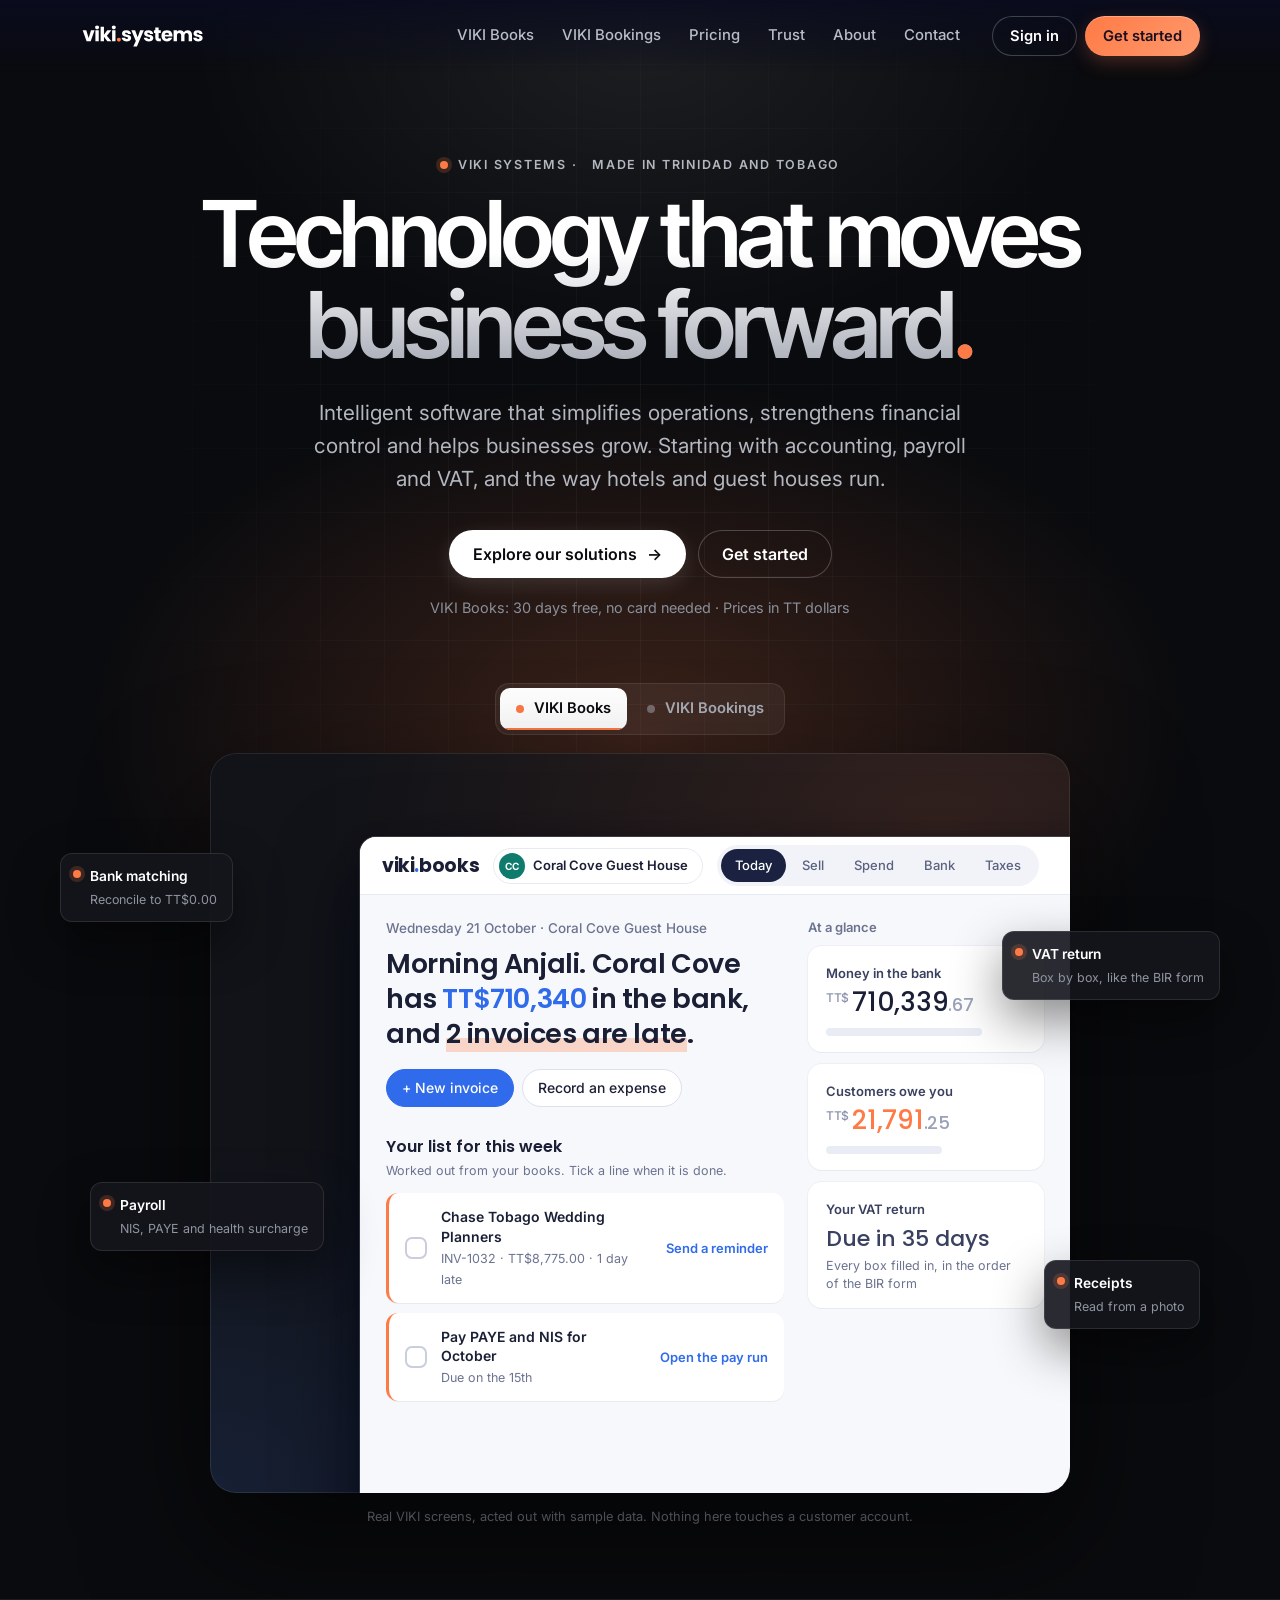
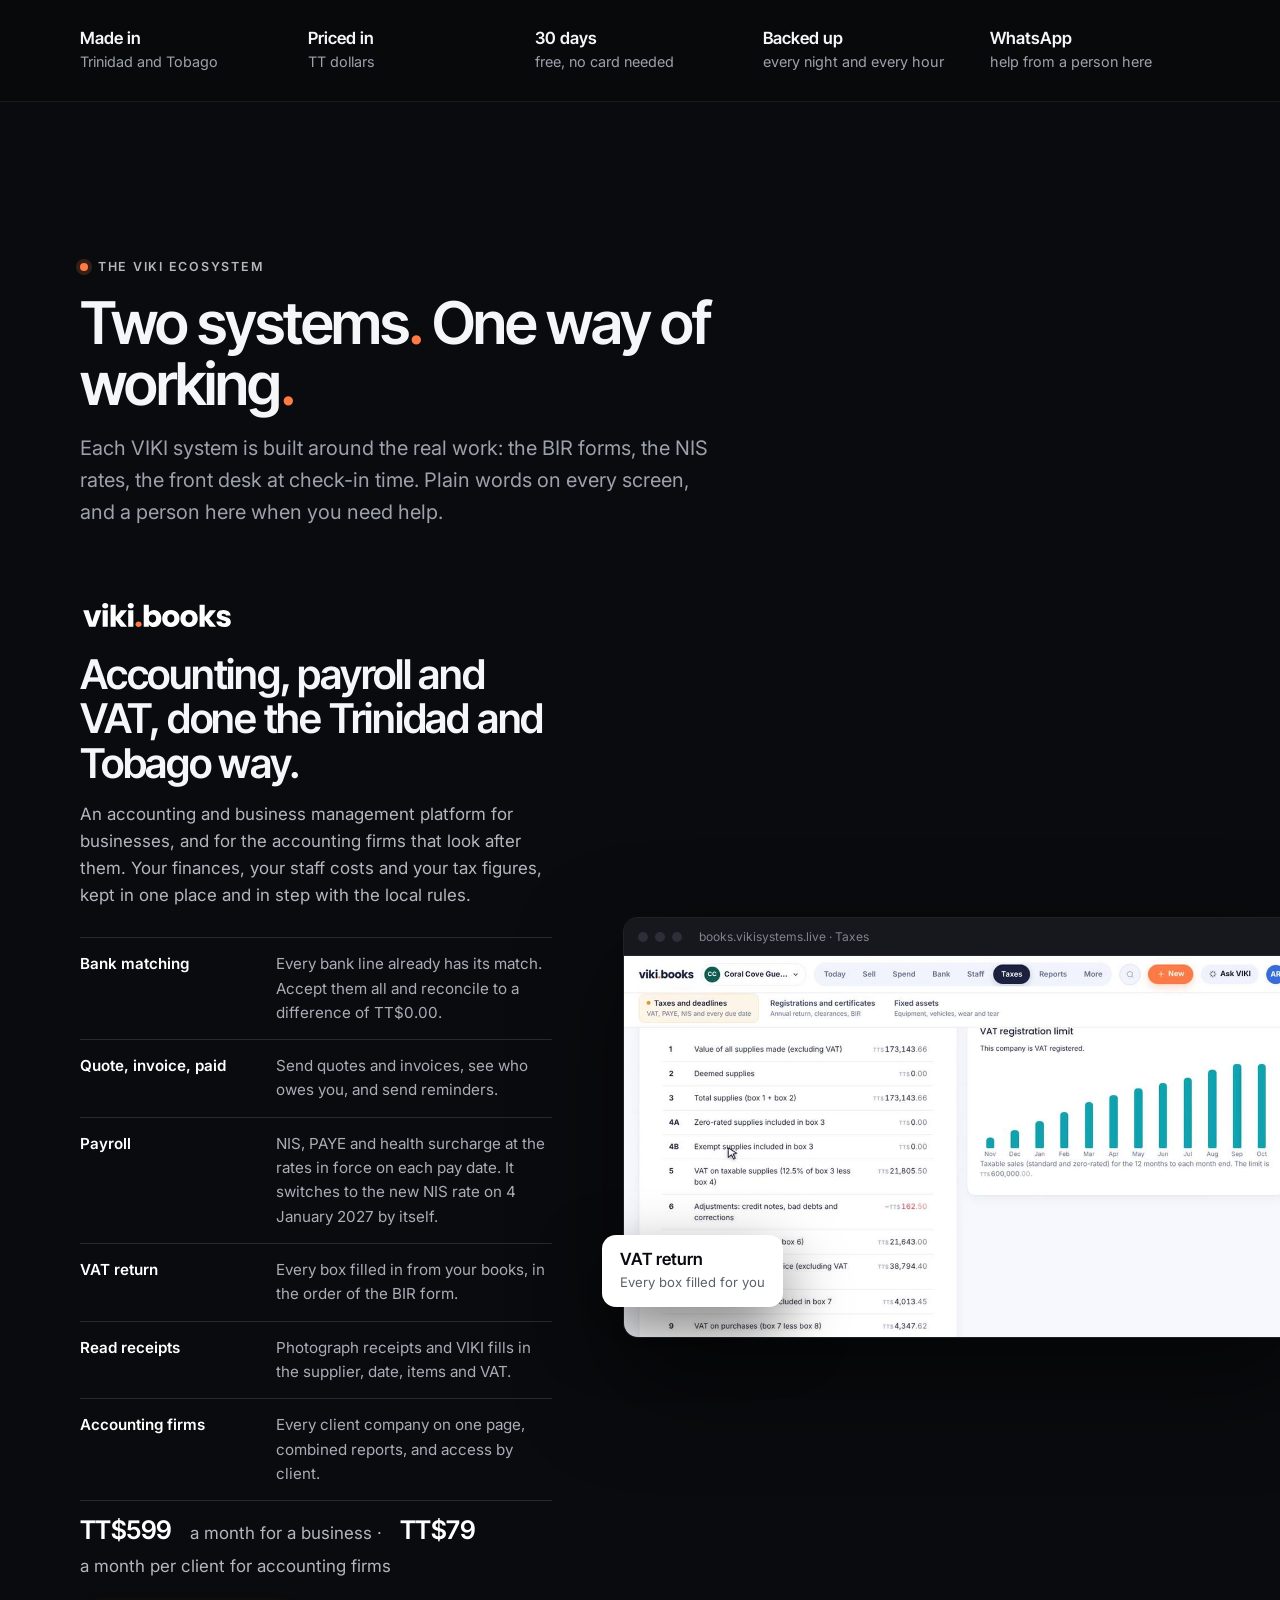
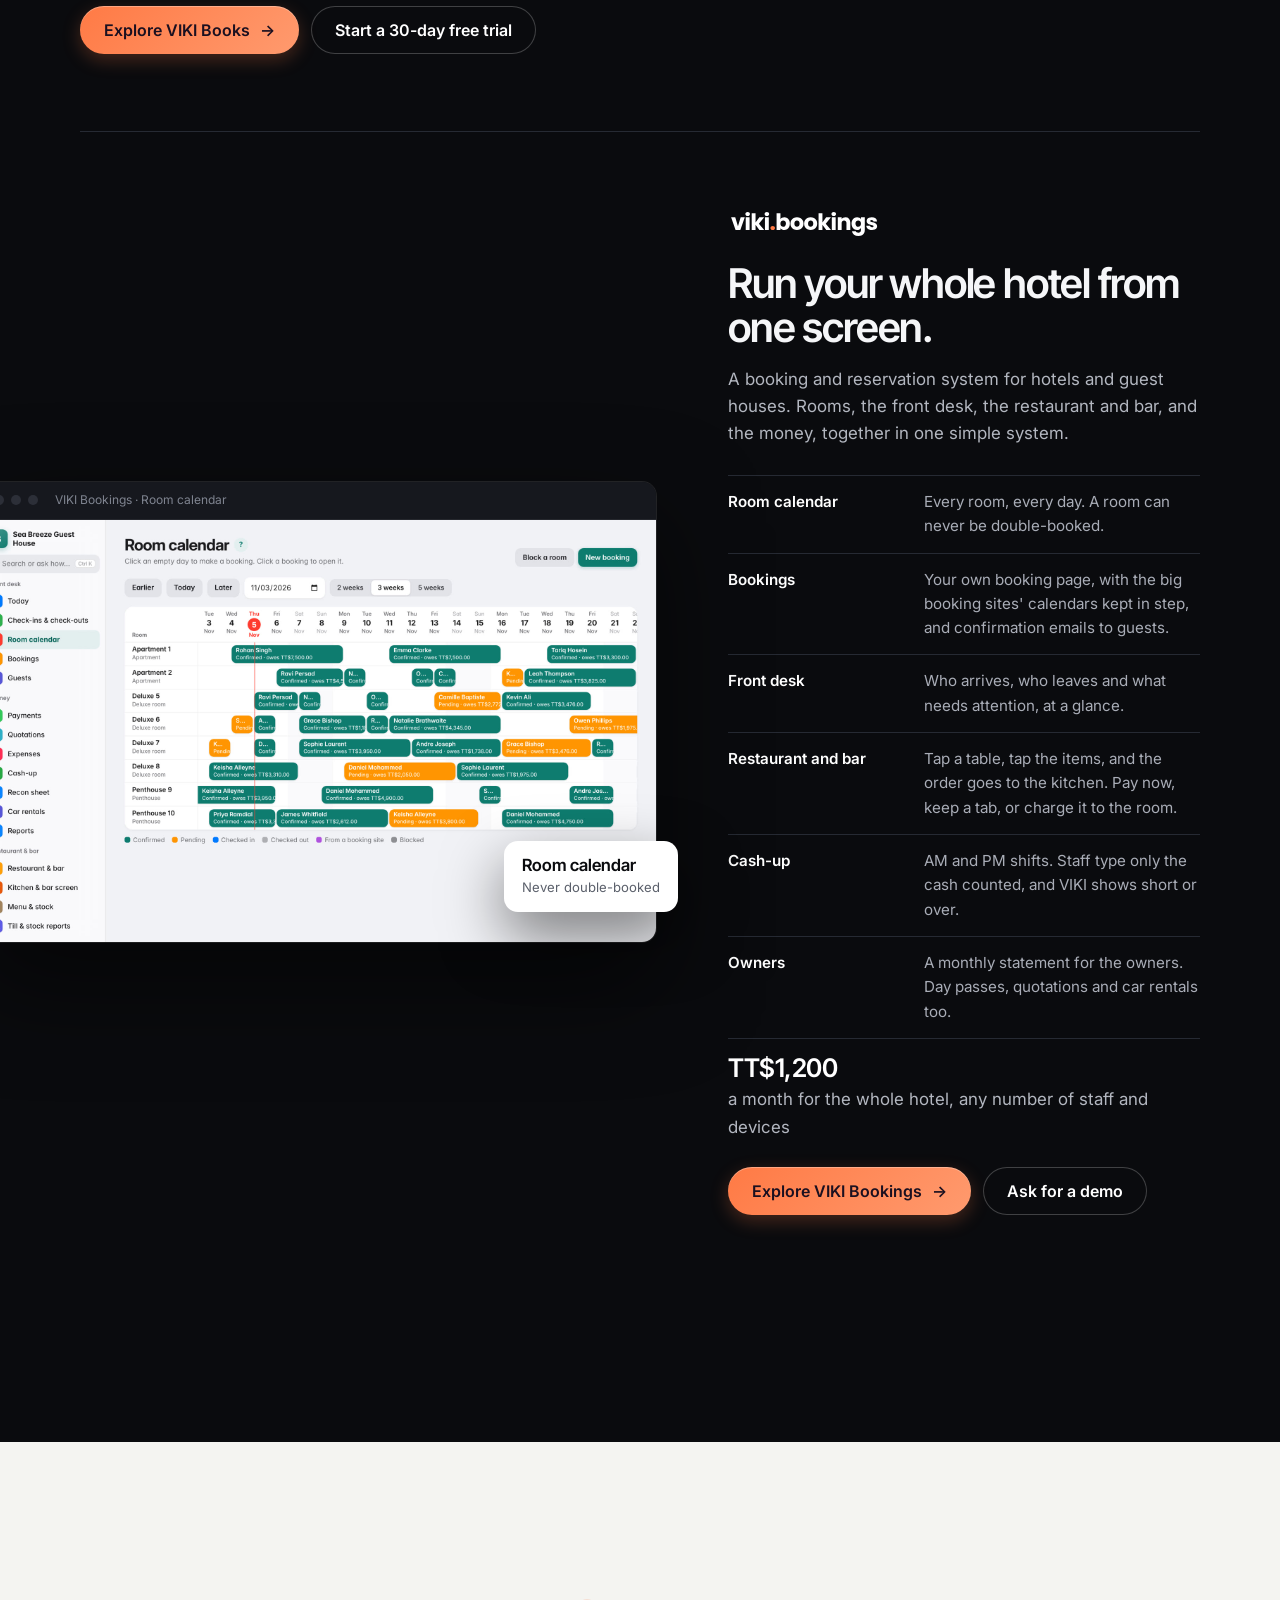
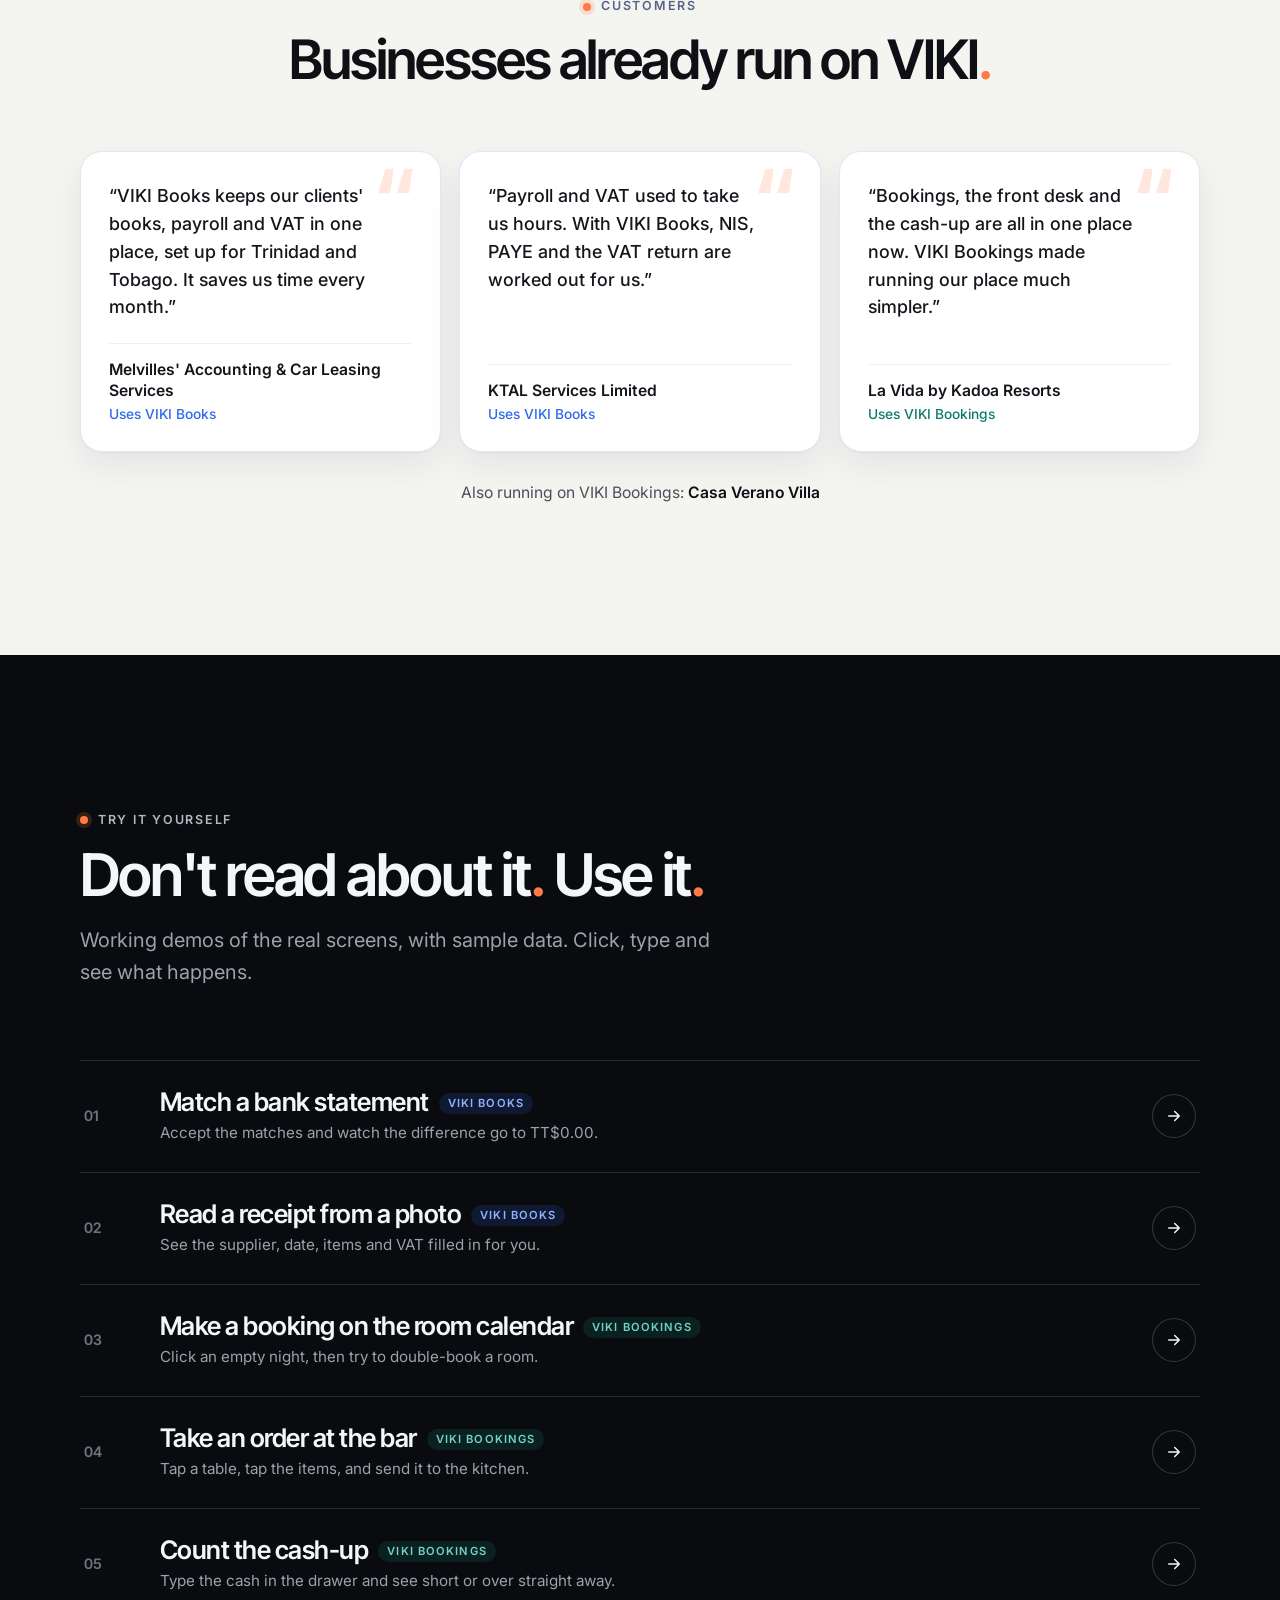
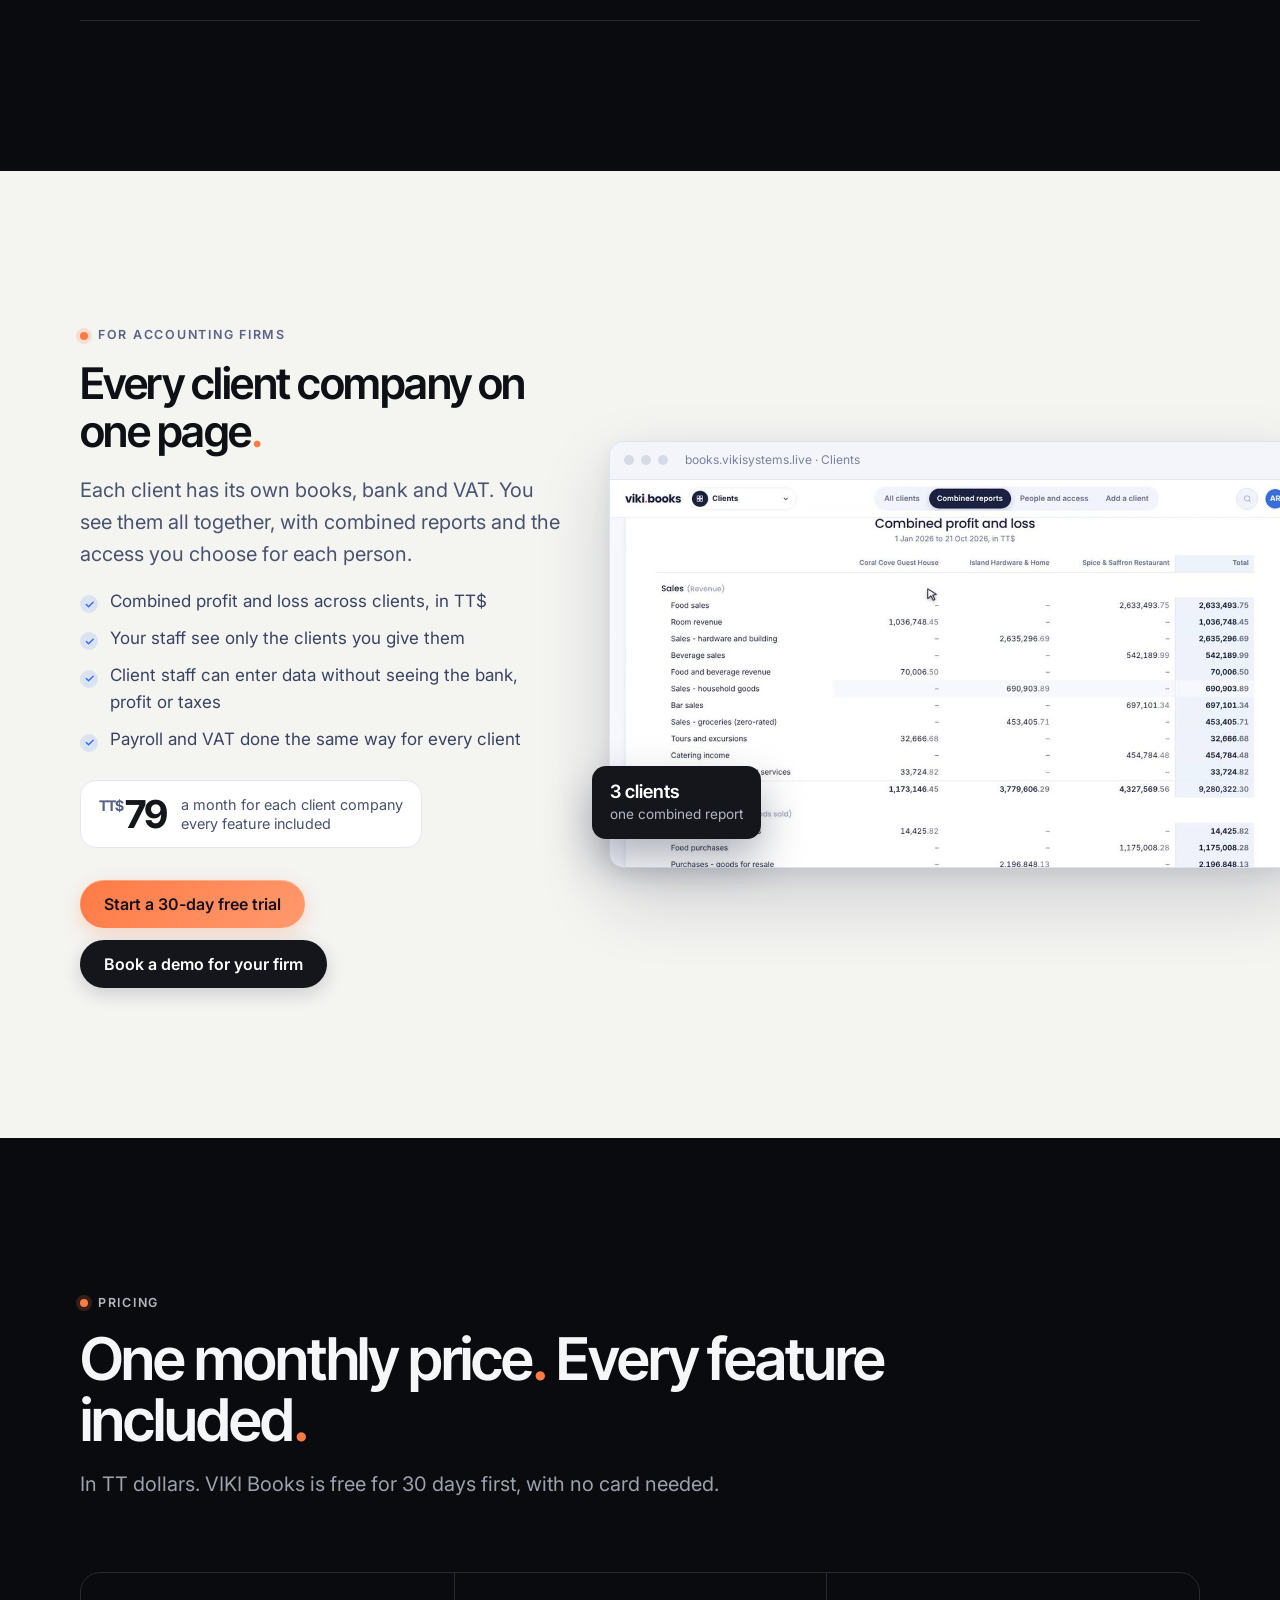
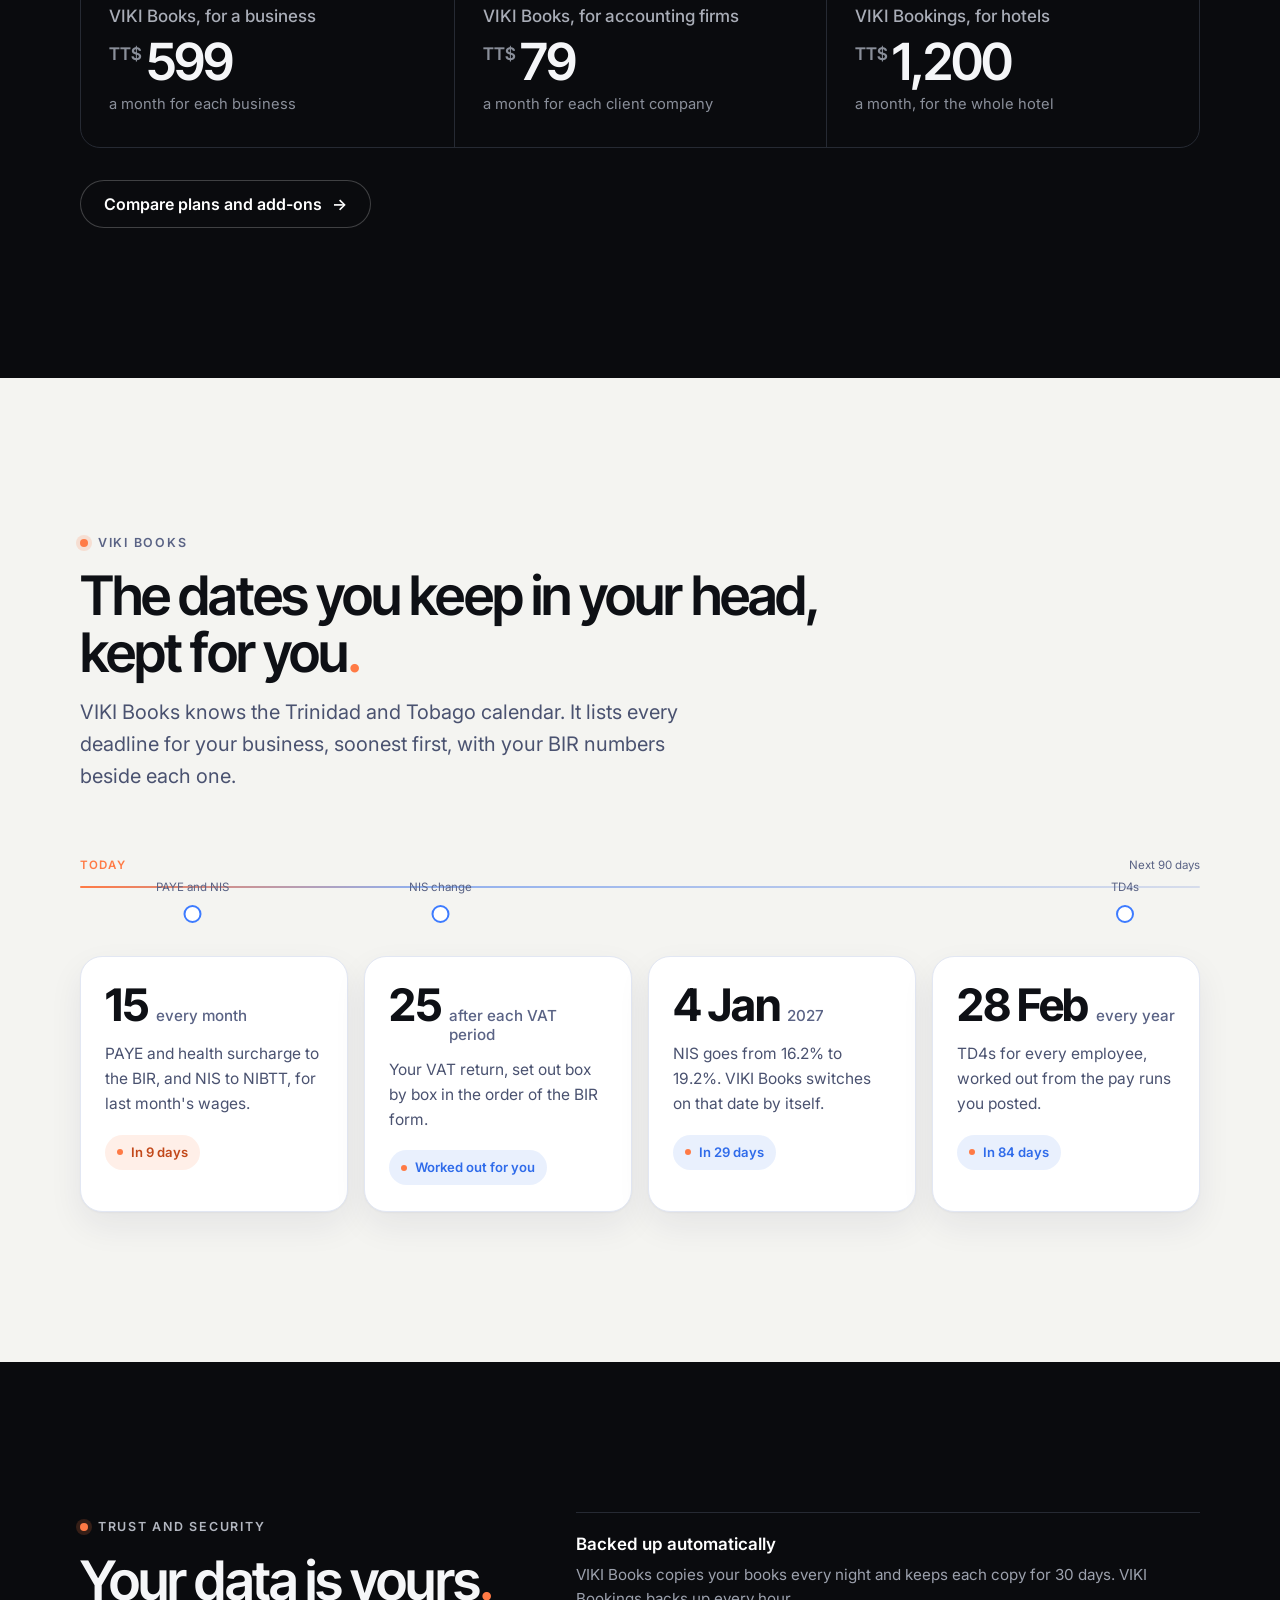
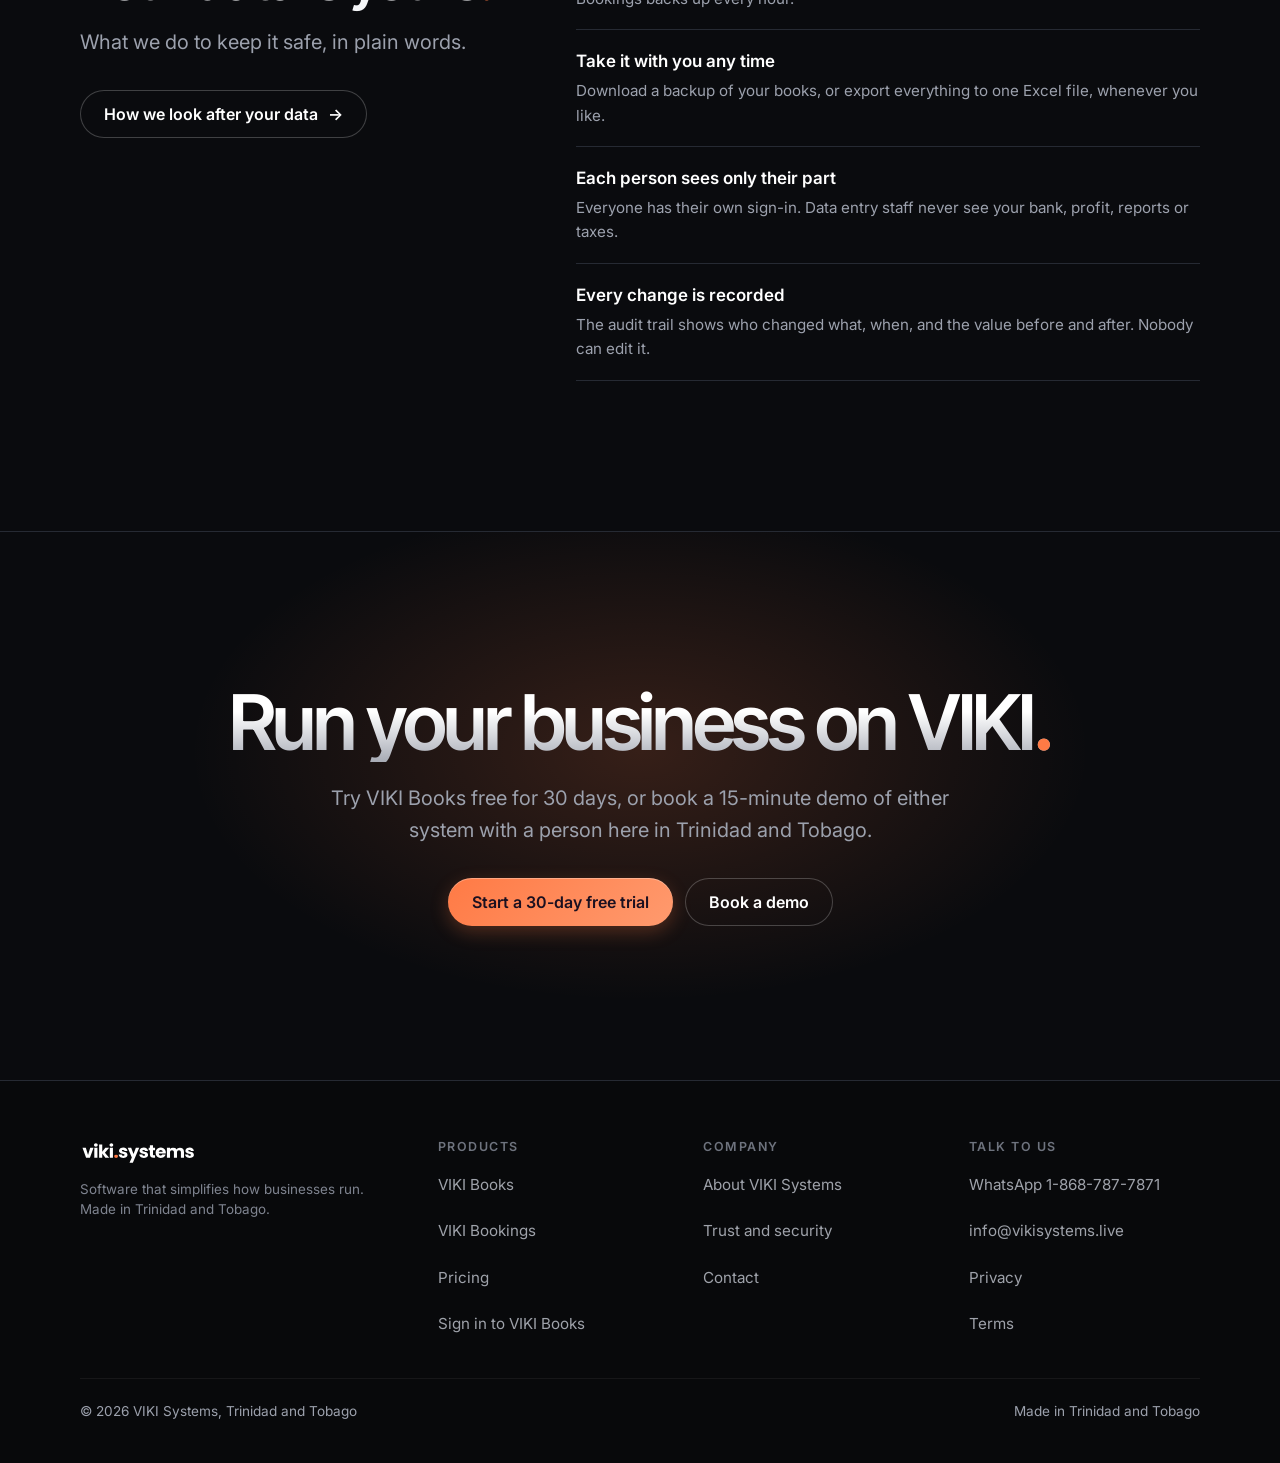
==== index.html @ 0bc4e269 "Add files via upload" ====
<!doctype html>
<html lang="en">
<head>
<meta charset="utf-8">
<meta name="viewport" content="width=device-width, initial-scale=1">
<title>VIKI Systems | Technology that moves business forward</title>
<meta name="description" content="VIKI Systems builds software that simplifies how businesses run. VIKI Books for accounting, payroll and VAT, and VIKI Bookings for hotels and guest houses. Made in Trinidad and Tobago.">
<meta name="theme-color" content="#0A0B0E">
<meta property="og:type" content="website">
<meta property="og:title" content="VIKI Systems | Technology that moves business forward">
<meta property="og:description" content="VIKI Books for accounting, payroll and VAT. VIKI Bookings for hotels and guest houses. Made in Trinidad and Tobago.">
<meta property="og:url" content="https://vikisystems.live/">
<meta property="og:image" content="https://vikisystems.live/assets/img/books-home.jpg">
<meta name="twitter:card" content="summary_large_image">
<link rel="icon" type="image/svg+xml" href="data:image/svg+xml,%3Csvg xmlns='http://www.w3.org/2000/svg' viewBox='0 0 32 32'%3E%3Crect width='32' height='32' rx='9' fill='%2314161C'/%3E%3Cpath d='M8 9h4.2l3.8 10.6L19.8 9H24l-6 15h-4z' fill='%23fff'/%3E%3Ccircle cx='24.5' cy='24.5' r='3.2' fill='%23FF7A45'/%3E%3C/svg%3E">
<link rel="preconnect" href="https://fonts.googleapis.com">
<link rel="preconnect" href="https://fonts.gstatic.com" crossorigin>
<link href="https://fonts.googleapis.com/css2?family=Inter:wght@400;500;600;700&family=Inter+Tight:wght@500;600;700&family=Poppins:wght@500;600;700&display=swap" rel="stylesheet">
<link rel="stylesheet" href="style.css?v=20261113e">
<link rel="stylesheet" href="stage.css?v=20261113d">
<link rel="stylesheet" href="site.css?v=20261113d">
<script>document.documentElement.classList.add("js")</script>
</head>
<body class="home home--v4">
<a class="skip" href="#page">Skip to content</a>

<header class="nav">
  <div class="wrap nav__in">
    <a class="nav__logo" href="./" aria-label="VIKI Systems home"><img src="assets/img/viki-systems-logo-white.svg" alt="viki.systems" width="140" height="27"></a>
    <nav class="nav__links" aria-label="Main">
      <a href="books/">VIKI Books</a>
      <a href="bookings/">VIKI Bookings</a>
      <a href="pricing/">Pricing</a>
      <a href="trust/">Trust</a>
      <a href="about/">About</a>
      <a href="contact/">Contact</a>
    </nav>
    <div class="nav__cta">
      <a class="btn btn--line btn--sm" href="https://books.vikisystems.live/">Sign in</a>
      <a class="btn btn--primary btn--sm" href="pricing/">Get started</a>
    </div>
    <button class="nav__burger" aria-label="Open menu" aria-expanded="false" aria-controls="menu"><span></span></button>
    <div class="nav__menu" id="menu">
      <a href="books/">VIKI Books</a>
      <a href="bookings/">VIKI Bookings</a>
      <a href="pricing/">Pricing</a>
      <a href="trust/">Trust and security</a>
      <a href="about/">About VIKI Systems</a>
      <a href="contact/">Contact</a>
      <a class="btn btn--line" href="https://books.vikisystems.live/">Sign in to VIKI Books</a>
      <a class="btn btn--primary" href="pricing/">Get started</a>
    </div>
  </div>
</header>

<main id="page">

  <!-- HERO: the promise, then the live VIKI ecosystem console -->
  <section class="hx" id="top">
    <div class="hx__bg" aria-hidden="true"><i class="g2"></i><i class="g1"></i><i class="grid"></i></div>
    <div class="wrap">
      <div class="hx__copy">
        <p class="eyebrow"><span class="dot"></span><span class="hide-sm">VIKI Systems ·&nbsp;</span>Made in Trinidad and Tobago</p>
        <h1 class="ink">Technology that moves business forward<span class="o">.</span></h1>
        <p class="lead">Intelligent software that simplifies operations, strengthens financial control and helps businesses grow. Starting with accounting, payroll and VAT, and the way hotels and guest houses run.</p>
        <div class="cta-row">
          <a class="btn btn--white" href="#ecosystem">Explore our solutions <span class="arr" aria-hidden="true">→</span></a>
          <a class="btn btn--line" href="pricing/">Get started</a>
        </div>
        <p class="hx__meta">VIKI Books: 30 days free, no card needed · Prices in TT dollars</p>
      </div>

      <div class="console" data-console data-dur="14500">
        <div class="console__tabs" role="tablist" aria-label="See a VIKI system at work">
          <button class="console__tab" role="tab" id="tab-books" data-k="books" aria-controls="panel-books" aria-selected="true"><i></i>VIKI Books<span class="bar"></span></button>
          <button class="console__tab" role="tab" id="tab-bk" data-k="bookings" aria-controls="panel-bk" aria-selected="false" tabindex="-1"><i></i>VIKI Bookings<span class="bar"></span></button>
        </div>
        <div class="console__panel" role="tabpanel" id="panel-books" aria-labelledby="tab-books">
          <div class="vs-stage" data-vs="books" role="img" aria-label="VIKI Books at work: a late invoice gets a reminder, a receipt photo is read into an expense, and the VAT return is ready with every box filled">
            <img class="vs-fallback" src="assets/img/books-home.jpg" alt="" width="1200" height="675">
          </div>
        </div>
        <div class="console__panel" role="tabpanel" id="panel-bk" aria-labelledby="tab-bk" hidden>
          <div class="vs-stage" data-vs="bookings" role="img" aria-label="VIKI Bookings at work: a guest is checked in, the counts update, and a booking from the hotel's own page is confirmed with an email to the guest">
            <img class="vs-fallback" src="assets/img/shot-front-desk.jpg" alt="" width="1200" height="750" loading="lazy">
          </div>
        </div>
        <div class="nodes" data-nodes="books">
          <div class="node node--l1"><b>Bank matching</b><span>Reconcile to TT$0.00</span></div>
          <div class="node node--l2"><b>Payroll</b><span>NIS, PAYE and health surcharge</span></div>
          <div class="node node--r1"><b>VAT return</b><span>Box by box, like the BIR form</span></div>
          <div class="node node--r2"><b>Receipts</b><span>Read from a photo</span></div>
        </div>
        <div class="nodes" data-nodes="bookings" hidden>
          <div class="node node--l1"><b>Room calendar</b><span>Never double-booked</span></div>
          <div class="node node--l2"><b>Your booking page</b><span>Booking sites kept in step</span></div>
          <div class="node node--r1"><b>Restaurant and bar</b><span>A till staff learn in minutes</span></div>
          <div class="node node--r2"><b>Cash-up</b><span>Short or over, every shift</span></div>
        </div>
        <p class="console__cap">Real VIKI screens, acted out with sample data. Nothing here touches a customer account.</p>
      </div>
    </div>
  </section>

  <!-- TRUST STRIP -->
  <div class="trust" aria-label="At a glance">
    <div class="wrap trust__in">
      <span><b>Made in</b>Trinidad and Tobago</span>
      <span><b>Priced in</b>TT dollars</span>
      <span><b>30 days</b>free, no card needed</span>
      <span><b>Backed up</b>every night and every hour</span>
      <span><b>WhatsApp</b>help from a person here</span>
    </div>
  </div>

  <!-- THE VIKI ECOSYSTEM -->
  <section class="section eco" id="ecosystem">
    <div class="wrap">
      <div class="sh reveal">
        <p class="eyebrow"><span class="dot"></span>The VIKI ecosystem</p>
        <h2>Two systems<span class="o">.</span> One way of working<span class="o">.</span></h2>
        <p class="lead">Each VIKI system is built around the real work: the BIR forms, the NIS rates, the front desk at check-in time. Plain words on every screen, and a person here when you need help.</p>
      </div>

      <article class="px reveal" id="books">
        <div class="px__copy">
          <img class="px__logo" src="assets/img/viki-books-logo-white.svg" alt="VIKI Books" width="156" height="30">
          <h3>Accounting, payroll and VAT, done the Trinidad and Tobago way.</h3>
          <p>An accounting and business management platform for businesses, and for the accounting firms that look after them. Your finances, your staff costs and your tax figures, kept in one place and in step with the local rules.</p>
          <ul class="feats">
            <li><b>Bank matching</b><span>Every bank line already has its match. Accept them all and reconcile to a difference of TT$0.00.</span></li>
            <li><b>Quote, invoice, paid</b><span>Send quotes and invoices, see who owes you, and send reminders.</span></li>
            <li><b>Payroll</b><span>NIS, PAYE and health surcharge at the rates in force on each pay date. It switches to the new NIS rate on 4 January 2027 by itself.</span></li>
            <li><b>VAT return</b><span>Every box filled in from your books, in the order of the BIR form.</span></li>
            <li><b>Read receipts</b><span>Photograph receipts and VIKI fills in the supplier, date, items and VAT.</span></li>
            <li><b>Accounting firms</b><span>Every client company on one page, combined reports, and access by client.</span></li>
          </ul>
          <p class="px__price"><b>TT$599</b>a month for a business · <b>TT$79</b>a month per client for accounting firms</p>
          <div class="cta-row">
            <a class="btn btn--primary" href="books/">Explore VIKI Books <span class="arr" aria-hidden="true">→</span></a>
            <a class="btn btn--line" href="https://books.vikisystems.live/#/signup">Start a 30-day free trial</a>
          </div>
        </div>
        <div class="px__visual">
          <div class="shotwin">
            <div class="shotwin__bar"><i></i><i></i><i></i><span>books.vikisystems.live · Taxes</span></div>
            <img src="assets/img/books-vat.jpg" alt="The VIKI Books VAT return, filled in box by box in the order of the BIR form (sample business)" width="1200" height="675" loading="lazy">
          </div>
          <div class="px__chip"><b>VAT return</b><span>Every box filled for you</span></div>
        </div>
      </article>

      <article class="px px--flip reveal" id="bookings">
        <div class="px__copy">
          <img class="px__logo" src="assets/img/viki-bookings-logo-white.svg" alt="VIKI Bookings" width="196" height="30">
          <h3>Run your whole hotel from one screen.</h3>
          <p>A booking and reservation system for hotels and guest houses. Rooms, the front desk, the restaurant and bar, and the money, together in one simple system.</p>
          <ul class="feats">
            <li><b>Room calendar</b><span>Every room, every day. A room can never be double-booked.</span></li>
            <li><b>Bookings</b><span>Your own booking page, with the big booking sites' calendars kept in step, and confirmation emails to guests.</span></li>
            <li><b>Front desk</b><span>Who arrives, who leaves and what needs attention, at a glance.</span></li>
            <li><b>Restaurant and bar</b><span>Tap a table, tap the items, and the order goes to the kitchen. Pay now, keep a tab, or charge it to the room.</span></li>
            <li><b>Cash-up</b><span>AM and PM shifts. Staff type only the cash counted, and VIKI shows short or over.</span></li>
            <li><b>Owners</b><span>A monthly statement for the owners. Day passes, quotations and car rentals too.</span></li>
          </ul>
          <p class="px__price"><b>TT$1,200</b>a month for the whole hotel, any number of staff and devices</p>
          <div class="cta-row">
            <a class="btn btn--primary" href="bookings/">Explore VIKI Bookings <span class="arr" aria-hidden="true">→</span></a>
            <a class="btn btn--line" href="https://wa.me/18687877871?text=Hi%2C%20I%27d%20like%20a%20demo%20of%20VIKI%20Bookings%20for%20my%20hotel." target="_blank" rel="noopener">Ask for a demo</a>
          </div>
        </div>
        <div class="px__visual">
          <div class="shotwin">
            <div class="shotwin__bar"><i></i><i></i><i></i><span>VIKI Bookings · Room calendar</span></div>
            <img src="assets/img/shot-room-calendar.jpg" alt="The VIKI Bookings room calendar with bookings across every room (sample guest house)" width="1200" height="750" loading="lazy">
          </div>
          <div class="px__chip"><b>Room calendar</b><span>Never double-booked</span></div>
        </div>
      </article>
    </div>
  </section>

  <!-- CUSTOMERS (quotes approved by each customer, 13 Nov 2026) -->
  <section class="section section--light quotes" id="customers">
    <div class="wrap">
      <div class="sec-head sec-head--center reveal">
        <p class="eyebrow"><span class="dot"></span>Customers</p>
        <h2>Businesses already run on VIKI<span class="o">.</span></h2>
      </div>
      <div class="quotes__grid stagger">
        <figure class="quote">
          <blockquote>“VIKI Books keeps our clients' books, payroll and VAT in one place, set up for Trinidad and Tobago. It saves us time every month.”</blockquote>
          <figcaption><b>Melvilles' Accounting &amp; Car Leasing Services</b><span>Uses VIKI Books</span></figcaption>
        </figure>
        <figure class="quote">
          <blockquote>“Payroll and VAT used to take us hours. With VIKI Books, NIS, PAYE and the VAT return are worked out for us.”</blockquote>
          <figcaption><b>KTAL Services Limited</b><span>Uses VIKI Books</span></figcaption>
        </figure>
        <figure class="quote quote--bk">
          <blockquote>“Bookings, the front desk and the cash-up are all in one place now. VIKI Bookings made running our place much simpler.”</blockquote>
          <figcaption><b>La Vida by Kadoa Resorts</b><span>Uses VIKI Bookings</span></figcaption>
        </figure>
      </div>
      <p class="quotes__also reveal">Also running on VIKI Bookings: <b>Casa Verano Villa</b></p>
    </div>
  </section>

  <!-- EXPERIENCE IT: links into the live demos on the product pages -->
  <section class="section" id="try">
    <div class="wrap">
      <div class="sh reveal">
        <p class="eyebrow"><span class="dot"></span>Try it yourself</p>
        <h2>Don't read about it<span class="o">.</span> Use it<span class="o">.</span></h2>
        <p class="lead">Working demos of the real screens, with sample data. Click, type and see what happens.</p>
      </div>
      <ol class="try reveal">
        <li><a href="books/#features"><span><h3>Match a bank statement<span class="tag">VIKI Books</span></h3><p>Accept the matches and watch the difference go to TT$0.00.</p></span><span class="go" aria-hidden="true"><svg viewBox="0 0 24 24" fill="none" stroke="currentColor" stroke-width="2" stroke-linecap="round" stroke-linejoin="round"><path d="M5 12h14M13 6l6 6-6 6"/></svg></span></a></li>
        <li><a href="books/#receipts"><span><h3>Read a receipt from a photo<span class="tag">VIKI Books</span></h3><p>See the supplier, date, items and VAT filled in for you.</p></span><span class="go" aria-hidden="true"><svg viewBox="0 0 24 24" fill="none" stroke="currentColor" stroke-width="2" stroke-linecap="round" stroke-linejoin="round"><path d="M5 12h14M13 6l6 6-6 6"/></svg></span></a></li>
        <li><a href="bookings/#calendar"><span><h3>Make a booking on the room calendar<span class="tag tag--bk">VIKI Bookings</span></h3><p>Click an empty night, then try to double-book a room.</p></span><span class="go" aria-hidden="true"><svg viewBox="0 0 24 24" fill="none" stroke="currentColor" stroke-width="2" stroke-linecap="round" stroke-linejoin="round"><path d="M5 12h14M13 6l6 6-6 6"/></svg></span></a></li>
        <li><a href="bookings/#till"><span><h3>Take an order at the bar<span class="tag tag--bk">VIKI Bookings</span></h3><p>Tap a table, tap the items, and send it to the kitchen.</p></span><span class="go" aria-hidden="true"><svg viewBox="0 0 24 24" fill="none" stroke="currentColor" stroke-width="2" stroke-linecap="round" stroke-linejoin="round"><path d="M5 12h14M13 6l6 6-6 6"/></svg></span></a></li>
        <li><a href="bookings/#recon"><span><h3>Count the cash-up<span class="tag tag--bk">VIKI Bookings</span></h3><p>Type the cash in the drawer and see short or over straight away.</p></span><span class="go" aria-hidden="true"><svg viewBox="0 0 24 24" fill="none" stroke="currentColor" stroke-width="2" stroke-linecap="round" stroke-linejoin="round"><path d="M5 12h14M13 6l6 6-6 6"/></svg></span></a></li>
      </ol>
    </div>
  </section>

  <!-- FOR ACCOUNTING FIRMS -->
  <section class="section section--light firms" id="firms">
    <div class="wrap firms__grid">
      <div class="firms__copy reveal">
        <p class="eyebrow"><span class="dot"></span>For accounting firms</p>
        <h2>Every client company on one page<span class="o">.</span></h2>
        <p class="lead">Each client has its own books, bank and VAT. You see them all together, with combined reports and the access you choose for each person.</p>
        <ul class="ticks ticks--dark">
          <li>Combined profit and loss across clients, in TT$</li>
          <li>Your staff see only the clients you give them</li>
          <li>Client staff can enter data without seeing the bank, profit or taxes</li>
          <li>Payroll and VAT done the same way for every client</li>
        </ul>
        <div class="firms__price"><b><sup>TT$</sup>79</b><span>a month for each client company<br>every feature included</span></div>
        <div class="cta-row">
          <a class="btn btn--primary" href="https://books.vikisystems.live/#/signup">Start a 30-day free trial</a>
          <a class="btn btn--dark" href="https://wa.me/18687877871?text=Hi%2C%20I%27m%20an%20accountant%20and%20I%27d%20like%20a%20demo%20of%20VIKI%20Books%20for%20my%20firm." target="_blank" rel="noopener">Book a demo for your firm</a>
        </div>
      </div>
      <div class="firms__shot reveal" aria-label="The combined profit and loss for three client companies in VIKI Books (sample data)" role="img">
        <div class="shotwin">
          <div class="shotwin__bar"><i></i><i></i><i></i><span>books.vikisystems.live · Clients</span></div>
          <img src="assets/img/books-firm.jpg" alt="" width="1200" height="675" loading="lazy">
        </div>
        <div class="firms__chip"><b>3 clients</b><span>one combined report</span></div>
      </div>
    </div>
  </section>

  <!-- PRICING AT A GLANCE -->
  <section class="section" id="prices">
    <div class="wrap">
      <div class="sh reveal">
        <p class="eyebrow"><span class="dot"></span>Pricing</p>
        <h2>One monthly price<span class="o">.</span> Every feature included<span class="o">.</span></h2>
        <p class="lead">In TT dollars. VIKI Books is free for 30 days first, with no card needed.</p>
      </div>
      <div class="pstrip reveal">
        <div><span class="who">VIKI Books, for a business</span><span class="amt"><sup>TT$</sup>599</span><span class="per">a month for each business</span></div>
        <div><span class="who">VIKI Books, for accounting firms</span><span class="amt"><sup>TT$</sup>79</span><span class="per">a month for each client company</span></div>
        <div><span class="who">VIKI Bookings, for hotels</span><span class="amt"><sup>TT$</sup>1,200</span><span class="per">a month, for the whole hotel</span></div>
      </div>
      <div class="cta-row reveal"><a class="btn btn--line" href="pricing/">Compare plans and add-ons <span class="arr" aria-hidden="true">→</span></a></div>
    </div>
  </section>

  <!-- DEADLINES -->
  <section class="section section--light" id="deadlines" data-deadlines>
    <div class="wrap">
      <div class="sec-head reveal">
        <p class="eyebrow"><span class="dot"></span>VIKI Books</p>
        <h2>The dates you keep in your head, kept for you<span class="o">.</span></h2>
        <p class="lead">VIKI Books knows the Trinidad and Tobago calendar. It lists every deadline for your business, soonest first, with your BIR numbers beside each one.</p>
      </div>
      <div class="timeline reveal" aria-hidden="true"><span class="timeline__today">Today</span><span class="timeline__end"></span><div class="timeline__track"></div></div>
      <div class="dl stagger">
        <div class="card dl__card" data-kind="monthly" data-day="15" data-short="PAYE and NIS">
          <div class="dl__big">15<small>every month</small></div>
          <p>PAYE and health surcharge to the BIR, and NIS to NIBTT, for last month's wages.</p>
          <span class="dl__count"><span class="dot"></span>Every month</span>
        </div>
        <div class="card dl__card">
          <div class="dl__big">25<small>after each VAT period</small></div>
          <p>Your VAT return, set out box by box in the order of the BIR form.</p>
          <span class="dl__count"><span class="dot"></span>Worked out for you</span>
        </div>
        <div class="card dl__card" data-kind="date" data-date="2027-01-04" data-since="4 Jan 2027" data-short="NIS change">
          <div class="dl__big">4 Jan<small>2027</small></div>
          <p>NIS goes from 16.2% to 19.2%. VIKI Books switches on that date by itself.</p>
          <span class="dl__count"><span class="dot"></span>4 Jan 2027</span>
        </div>
        <div class="card dl__card" data-kind="yearly" data-md="2-28" data-short="TD4s">
          <div class="dl__big">28 Feb<small>every year</small></div>
          <p>TD4s for every employee, worked out from the pay runs you posted.</p>
          <span class="dl__count"><span class="dot"></span>Every year</span>
        </div>
      </div>
    </div>
  </section>

  <!-- TRUST SUMMARY -->
  <section class="section" id="trust">
    <div class="wrap ts">
      <div class="reveal">
        <p class="eyebrow"><span class="dot"></span>Trust and security</p>
        <h2>Your data is yours<span class="o">.</span></h2>
        <p class="lead" style="margin-top:18px">What we do to keep it safe, in plain words.</p>
        <div class="cta-row"><a class="btn btn--line" href="trust/">How we look after your data <span class="arr" aria-hidden="true">→</span></a></div>
      </div>
      <ul class="reveal">
        <li><b>Backed up automatically</b><span>VIKI Books copies your books every night and keeps each copy for 30 days. VIKI Bookings backs up every hour.</span></li>
        <li><b>Take it with you any time</b><span>Download a backup of your books, or export everything to one Excel file, whenever you like.</span></li>
        <li><b>Each person sees only their part</b><span>Everyone has their own sign-in. Data entry staff never see your bank, profit, reports or taxes.</span></li>
        <li><b>Every change is recorded</b><span>The audit trail shows who changed what, when, and the value before and after. Nobody can edit it.</span></li>
      </ul>
    </div>
  </section>

  <!-- CLOSING -->
  <section class="final">
    <div class="wrap reveal">
      <h2 class="ink">Run your business on VIKI<span class="o">.</span></h2>
      <p class="lead">Try VIKI Books free for 30 days, or book a 15-minute demo of either system with a person here in Trinidad and Tobago.</p>
      <div class="cta-row">
        <a class="btn btn--primary" href="https://books.vikisystems.live/#/signup">Start a 30-day free trial</a>
        <a class="btn btn--line" href="contact/">Book a demo</a>
      </div>
    </div>
  </section>
</main>

<footer class="footer">
  <div class="wrap">
    <div class="fx4">
      <div>
        <img src="assets/img/viki-systems-logo-white.svg" alt="viki.systems" width="140" height="27">
        <p class="fine">Software that simplifies how businesses run. Made in Trinidad and Tobago.</p>
      </div>
      <div><h4>Products</h4><ul><li><a href="books/">VIKI Books</a></li><li><a href="bookings/">VIKI Bookings</a></li><li><a href="pricing/">Pricing</a></li><li><a href="https://books.vikisystems.live/">Sign in to VIKI Books</a></li></ul></div>
      <div><h4>Company</h4><ul><li><a href="about/">About VIKI Systems</a></li><li><a href="trust/">Trust and security</a></li><li><a href="contact/">Contact</a></li></ul></div>
      <div><h4>Talk to us</h4><ul><li><a href="https://wa.me/18687877871" target="_blank" rel="noopener">WhatsApp 1-868-787-7871</a></li><li><a href="mailto:info@vikisystems.live">info@vikisystems.live</a></li><li><a href="books/privacy.html">Privacy</a></li><li><a href="books/terms.html">Terms</a></li></ul></div>
    </div>
    <div class="footer__base"><span>© <span data-year>2026</span> VIKI Systems, Trinidad and Tobago</span><span>Made in Trinidad and Tobago</span></div>
  </div>
</footer>

<script src="main.js?v=20261113d"></script>
<script src="stage.js?v=20261113d"></script>
<script src="site.js?v=20261113d"></script>
</body>
</html>
---- style.css ----
/* VIKI Systems — shared styles */
:root {
  /* v4 (13 Nov 2026): graphite and near-black, crisp white type, VIKI orange as the one signature accent */
  --bg: #0A0B0E; --surface: #14161C; --surface-2: #1C1F27; --text: #F5F6F8; --muted: #9CA1AD;
  --accent: #FF7A45; --accent-rgb: 255, 122, 69; --accent-2: #3D7BFF; --accent-2-rgb: 61, 123, 255;
  --line: #262A33; --good: #2BC48A; --bad: #FF5D6C;
  --font: "Inter", system-ui, -apple-system, "Segoe UI", sans-serif;
  --font-head: "Inter Tight", "Inter", system-ui, sans-serif;
  --tshadow: 0 1px 2px rgba(5,5,10,.9), 0 3px 12px rgba(5,5,10,.7), 0 10px 44px rgba(5,5,10,.7);
  --radius: 22px; --wrap: 1200px;
  --ease: cubic-bezier(.2,.7,.2,1);
}
*, *::before, *::after { box-sizing: border-box; }
html { -webkit-text-size-adjust: 100%; scroll-behavior: smooth; }
html, body { overflow-x: hidden; overflow-x: clip; }
body {
  margin: 0; background: var(--bg); color: var(--text); font: 400 17px/1.6 var(--font);
  -webkit-font-smoothing: antialiased;
}
body.subpage {
  background:
    radial-gradient(60% 50% at 85% 0%, rgba(255,255,255,.06), transparent 70%),
    radial-gradient(40% 40% at 0% 55%, rgba(var(--accent-rgb), .06), transparent 70%),
    var(--bg);
  background-attachment: fixed;
}
img { max-width: 100%; display: block; }
a { color: inherit; }
button { font: inherit; color: inherit; cursor: pointer; }
:focus-visible { outline: 2px solid var(--accent); outline-offset: 3px; border-radius: 6px; }
.sr-only { position: absolute; width: 1px; height: 1px; overflow: hidden; clip: rect(0 0 0 0); white-space: nowrap; }
.skip { position: absolute; left: 12px; top: -60px; z-index: 100; background: var(--accent); color: var(--bg); padding: 10px 16px; border-radius: 10px; font-weight: 600; }
.skip:focus { top: 12px; }

.wrap { width: 100%; max-width: var(--wrap); margin: 0 auto; padding: 0 20px; }
@media (min-width: 900px) { .wrap { padding: 0 40px; } }

/* ---------- type ---------- */
h1, h2, h3, .head { font-family: var(--font-head); font-weight: 700; letter-spacing: -.02em; line-height: 1.08; margin: 0; }
.display { font-size: clamp(2.5rem, 6.2vw, 5.4rem); }
h2 { font-size: clamp(2rem, 4.4vw, 3.4rem); }
h3 { font-size: 1.3rem; font-weight: 600; letter-spacing: -.01em; line-height: 1.25; }
p { margin: 0; }
.lead { font-size: clamp(1.05rem, 1.6vw, 1.25rem); color: var(--muted); max-width: 640px; }
.o { color: var(--accent); }
.blue { color: var(--accent-2); }
.eyebrow {
  display: inline-flex; align-items: center; gap: 10px; font: 600 .78rem/1 var(--font);
  letter-spacing: .14em; text-transform: uppercase; color: var(--muted); margin-bottom: 18px;
}
.eyebrow .dot, .dot { width: 8px; height: 8px; border-radius: 50%; background: var(--accent); box-shadow: 0 0 0 4px rgba(var(--accent-rgb), .18); flex: none; }
.sec-head { max-width: 780px; margin-bottom: clamp(36px, 6vw, 64px); }
.sec-head .lead { margin-top: 16px; }
.sec-head--center { margin-left: auto; margin-right: auto; text-align: center; }
.sec-head--center .lead { margin-left: auto; margin-right: auto; }
.fine { font-size: .84rem; color: var(--muted); line-height: 1.55; }
.tag { display: inline-block; font: 600 .7rem/1 var(--font); letter-spacing: .1em; text-transform: uppercase; color: var(--bg); background: var(--accent); padding: 5px 8px; border-radius: 6px; vertical-align: middle; }

/* ---------- buttons ---------- */
.btn {
  display: inline-flex; align-items: center; justify-content: center; gap: 10px; min-height: 48px;
  padding: 0 24px; border-radius: 999px; font: 600 1rem/1 var(--font); text-decoration: none; border: 0;
  transition: transform .25s var(--ease), box-shadow .25s var(--ease), background .25s; white-space: nowrap; text-shadow: none;
}
.btn--primary {
  background: linear-gradient(135deg, var(--accent), #ff9a6e); color: #1B1020;
  box-shadow: 0 10px 30px rgba(var(--accent-rgb), .35), inset 0 1px 0 rgba(255,255,255,.35);
}
.btn--primary:hover { transform: translateY(-2px); box-shadow: 0 16px 40px rgba(var(--accent-rgb), .5), inset 0 1px 0 rgba(255,255,255,.35); }
.btn--ghost { background: rgba(255,255,255,.06); color: var(--text); box-shadow: inset 0 0 0 1px rgba(255,255,255,.22); backdrop-filter: blur(10px); -webkit-backdrop-filter: blur(10px); }
.btn--ghost:hover { background: rgba(255,255,255,.12); transform: translateY(-2px); }
.btn--sm { min-height: 40px; padding: 0 18px; font-size: .92rem; }
.btn .arr { transition: transform .25s var(--ease); }
.btn:hover .arr { transform: translateX(4px); }
.cta-row { display: flex; flex-wrap: wrap; gap: 12px; align-items: center; margin-top: 32px; }
.cta-note { color: var(--muted); font-size: .92rem; }
.link-arrow { color: var(--accent); font-weight: 600; text-decoration: none; display: inline-flex; gap: 8px; align-items: center; }
.link-arrow:hover .arr { transform: translateX(4px); }
.link-arrow .arr { transition: transform .25s var(--ease); }

/* ---------- nav ---------- */
.nav { position: fixed; inset: 0 0 auto; z-index: 50; transition: background .3s, box-shadow .3s; }
.nav__in { display: flex; align-items: center; gap: 20px; height: 72px; }
.nav.scrolled { background: rgba(12,13,17,.78); backdrop-filter: blur(16px) saturate(1.2); -webkit-backdrop-filter: blur(16px) saturate(1.2); box-shadow: 0 1px 0 rgba(255,255,255,.06); }
.nav__logo { display: flex; align-items: center; height: 44px; margin-right: auto; }
.nav__logo img { height: 22px; width: auto; }
.nav__links { display: none; gap: 4px; align-items: center; }
.nav__links a { text-decoration: none; color: var(--muted); font-size: .93rem; font-weight: 500; padding: 10px 12px; border-radius: 10px; transition: color .2s; }
.nav__links a:hover { color: var(--text); }
.nav__cta { display: none; }
.nav__burger { width: 44px; height: 44px; border-radius: 12px; border: 0; background: rgba(255,255,255,.08); display: grid; place-items: center; }
.nav__burger span { display: block; width: 18px; height: 2px; background: var(--text); border-radius: 2px; position: relative; transition: transform .3s; }
.nav__burger span::before, .nav__burger span::after { content: ""; position: absolute; left: 0; width: 18px; height: 2px; background: var(--text); border-radius: 2px; transition: transform .3s, top .3s; }
.nav__burger span::before { top: -6px; } .nav__burger span::after { top: 6px; }
.nav.open .nav__burger span { background: transparent; }
.nav.open .nav__burger span::before { top: 0; transform: rotate(45deg); }
.nav.open .nav__burger span::after { top: 0; transform: rotate(-45deg); }
.nav__menu {
  position: fixed; inset: 72px 0 auto; background: rgba(12,13,17,.97); backdrop-filter: blur(16px); -webkit-backdrop-filter: blur(16px);
  padding: 12px 20px 28px; display: grid; gap: 2px; transform: translateY(-12px); opacity: 0; visibility: hidden; transition: .3s var(--ease);
  border-bottom: 1px solid var(--line); max-height: calc(100vh - 72px); overflow-y: auto;
}
.nav.open .nav__menu { transform: none; opacity: 1; visibility: visible; }
.nav.open { background: rgba(12,13,17,.97); }
.nav__menu a { padding: 14px 4px; font-size: 1.1rem; font-weight: 500; text-decoration: none; border-bottom: 1px solid rgba(255,255,255,.06); }
.nav__menu .btn { margin-top: 16px; }
@media (min-width: 1080px) {
  .nav__links, .nav__cta { display: flex; }
  .nav__cta { gap: 8px; }
  .nav__burger, .nav__menu { display: none; }
}

/* ---------- sections ---------- */
.section { padding: clamp(84px, 12vw, 150px) 0; position: relative; }
.section--tight { padding: clamp(60px, 8vw, 100px) 0; }
.band { background: linear-gradient(180deg, rgba(27,33,64,.0), rgba(27,33,64,.75) 18%, rgba(27,33,64,.75) 82%, rgba(27,33,64,0)); }

/* glass */
.glass {
  position: relative; background: rgba(27,33,64,.55);
  border: 1px solid rgba(255,255,255,.09);
  backdrop-filter: blur(22px) saturate(1.18); -webkit-backdrop-filter: blur(22px) saturate(1.18);
  box-shadow: 0 24px 80px rgba(0,0,0,.32); border-radius: var(--radius);
}
.glass::before { content: ""; position: absolute; inset: 0; border-radius: inherit; pointer-events: none;
  background: linear-gradient(135deg, rgba(255,255,255,.08), transparent 38%, rgba(var(--accent-rgb), .05)); }
.card {
  position: relative; background: linear-gradient(160deg, rgba(37,45,87,.85), rgba(27,33,64,.85));
  border: 1px solid rgba(255,255,255,.08); border-radius: var(--radius); padding: 28px;
}

/* ---------- reveal ---------- */
.js .reveal { opacity: 0; transform: translateY(28px); transition: opacity .9s var(--ease), transform .9s var(--ease); }
.js .reveal.in { opacity: 1; transform: none; }
.js .stagger > * { opacity: 0; transform: translateY(24px); transition: opacity .8s var(--ease), transform .8s var(--ease); transition-delay: calc(var(--i, 0) * 90ms); }
.js .stagger.in > * { opacity: 1; transform: none; }
.js .stagger.done > * { transition-delay: 0ms; }

/* ---------- 3D tilt ---------- */
.tilt-scene { perspective: 1400px; }
[data-tilt] { transform-style: preserve-3d; transform: rotateX(var(--rx, 0deg)) rotateY(var(--ry, 0deg)); transition: transform .7s var(--ease); will-change: transform; }
[data-tilt].tilting { transition: transform .12s linear; }
.z1 { transform: translateZ(24px); } .z2 { transform: translateZ(48px); } .z3 { transform: translateZ(80px); } .z4 { transform: translateZ(120px); }
.glare { position: absolute; inset: 0; border-radius: inherit; pointer-events: none; opacity: 0; transition: opacity .4s;
  background: radial-gradient(600px circle at var(--gx, 50%) var(--gy, 50%), rgba(255,255,255,.14), transparent 45%); }
[data-tilt].tilting .glare { opacity: 1; }

/* cursor spotlight */
[data-spot] { --mx: 50%; --my: 50%; }
[data-spot]::after { content: ""; position: absolute; inset: 0; pointer-events: none; border-radius: inherit; z-index: 0;
  background: radial-gradient(420px circle at var(--mx) var(--my), rgba(var(--accent-2-rgb), .12), transparent 60%); opacity: 0; transition: opacity .4s; }
[data-spot]:hover::after { opacity: 1; }

/* living details */
.orb { position: absolute; border-radius: 50%; filter: blur(60px); pointer-events: none; opacity: .5; animation: drift 18s ease-in-out infinite; animation-delay: -6s; z-index: 0; }
.orb--blue { background: rgba(var(--accent-2-rgb), .35); }
.orb--orange { background: rgba(var(--accent-rgb), .22); animation-duration: 22s; animation-delay: -11s; }
@keyframes drift { 0%,100% { transform: translate3d(0,0,0) scale(1); } 50% { transform: translate3d(40px,-30px,0) scale(1.08); } }
@keyframes pulse { 0%,100% { box-shadow: 0 0 0 0 rgba(var(--accent-rgb), .45); } 50% { box-shadow: 0 0 0 10px rgba(var(--accent-rgb), 0); } }
@keyframes float { 0%,100% { transform: translateY(0); } 50% { transform: translateY(-8px); } }

/* ---------- device (browser frame around an app screen) ---------- */
.device { position: relative; border-radius: 18px; background: #E9EDF7; box-shadow: 0 50px 120px rgba(0,0,0,.55), 0 0 0 1px rgba(255,255,255,.12); }
.device__bar { display: flex; align-items: center; gap: 6px; height: 34px; padding: 0 14px; background: #DCE2F0; border-radius: 18px 18px 0 0; color: #6B7391; font-size: .72rem; }
.device__bar i { width: 10px; height: 10px; border-radius: 50%; background: #C3CADC; }
.device__bar i:first-child { background: #FF8A80; } .device__bar i:nth-child(2) { background: #FFC86B; } .device__bar i:nth-child(3) { background: #6FD08C; }
.device__bar span { margin-left: 12px; background: #fff; padding: 4px 12px; border-radius: 8px; flex: 1; max-width: 260px; text-align: center; }
.device__screen { border-radius: 0 0 18px 18px; overflow: hidden; }
.device--shot .device__screen img { width: 100%; height: auto; }

/* light app UI rebuilt in HTML */
.app { background: #F6F8FD; color: #14161C; font-size: 13px; line-height: 1.45; text-shadow: none; }
.app b { font-weight: 600; }
.app__top { display: flex; align-items: center; gap: 10px; padding: 10px 14px; background: #fff; border-bottom: 1px solid #E2E7F3; }
.app__logo { font: 700 14px/1 var(--font-head); letter-spacing: -.02em; }
.app__logo i { color: var(--accent); font-style: normal; }
.app__co { display: flex; align-items: center; gap: 6px; border: 1px solid #E2E7F3; border-radius: 999px; padding: 3px 9px 3px 3px; font-size: 11px; white-space: nowrap; }
.app__co span { width: 20px; height: 20px; border-radius: 50%; background: #0E8F9C; color: #fff; display: grid; place-items: center; font-size: 9px; font-weight: 700; }
.app__tabs { display: flex; gap: 2px; background: #EEF1F8; border-radius: 999px; padding: 3px; margin-left: 6px; }
.app__tabs span { padding: 4px 10px; border-radius: 999px; font-size: 11px; color: #4A5270; }
.app__tabs span.on { background: #14161C; color: #fff; }
.app__new { margin-left: auto; background: var(--accent); color: #fff; border-radius: 999px; padding: 5px 12px; font-size: 11px; font-weight: 600; }
.app__body { padding: 18px; }
.app__muted { color: #6B7391; }
@media (max-width: 1180px) { .app__tabs span:nth-child(n+5) { display: none; } }
@media (max-width: 560px) { .app__tabs { display: none; } }

/* ---------- forms ---------- */
.field { display: grid; gap: 8px; }
.field label { font-size: .9rem; font-weight: 500; color: var(--muted); }
.input, select.input, textarea.input {
  width: 100%; min-height: 50px; padding: 12px 16px; border-radius: 14px; border: 1px solid rgba(255,255,255,.14);
  background: rgba(12,13,17,.6); color: var(--text); font: 400 1rem/1.4 var(--font); transition: border-color .2s, box-shadow .2s;
}
textarea.input { min-height: 120px; resize: vertical; }
.input:focus { outline: none; border-color: var(--accent); box-shadow: 0 0 0 4px rgba(var(--accent-rgb), .15); }
select.input { appearance: none; background-image: linear-gradient(45deg, transparent 50%, var(--muted) 50%), linear-gradient(135deg, var(--muted) 50%, transparent 50%); background-position: calc(100% - 22px) 50%, calc(100% - 16px) 50%; background-size: 6px 6px; background-repeat: no-repeat; }

/* ---------- contact ---------- */
.contact { display: grid; gap: 28px; align-items: start; }
@media (min-width: 960px) { .contact { grid-template-columns: 1fr 1.1fr; gap: 56px; } }
.contact__ways { display: grid; gap: 14px; margin-top: 32px; }
.way { display: flex; align-items: center; gap: 16px; padding: 18px 20px; border-radius: 18px; text-decoration: none; background: rgba(255,255,255,.04); border: 1px solid rgba(255,255,255,.09); transition: transform .3s var(--ease), background .3s, border-color .3s; }
.way:hover { transform: translateY(-3px); background: rgba(255,255,255,.07); border-color: rgba(var(--accent-rgb), .45); }
.way__icon { width: 48px; height: 48px; border-radius: 14px; display: grid; place-items: center; background: rgba(var(--accent-rgb), .14); color: var(--accent); flex: none; }
.way__icon svg { width: 24px; height: 24px; }
.way b { display: block; font-size: 1.05rem; }
.way small { color: var(--muted); font-size: .88rem; }
.way .pill { margin-left: auto; font-size: .72rem; font-weight: 600; letter-spacing: .08em; text-transform: uppercase; color: var(--good); background: rgba(43,196,138,.12); padding: 6px 10px; border-radius: 999px; }
.form { padding: clamp(24px, 4vw, 40px); display: grid; gap: 18px; }
.form__row { display: grid; gap: 18px; }
@media (min-width: 640px) { .form__row { grid-template-columns: 1fr 1fr; } }
.form__actions { display: flex; flex-wrap: wrap; gap: 12px; align-items: center; }
.form__done { display: none; text-align: center; padding: 40px 10px; }
.form.sent > :not(.form__done) { display: none; }
.form.sent .form__done { display: block; }
.form__done .tick { width: 72px; height: 72px; border-radius: 50%; margin: 0 auto 20px; display: grid; place-items: center; background: rgba(43,196,138,.15); color: var(--good); }
.form__done .tick svg { width: 36px; height: 36px; }

/* ---------- footer ---------- */
.footer { padding: 60px 0 40px; border-top: 1px solid rgba(255,255,255,.08); position: relative; z-index: 10; background: rgba(12,13,17,.9); }
.footer__in { display: grid; gap: 28px; }
@media (min-width: 860px) { .footer__in { grid-template-columns: 1.4fr 1fr 1fr; } }
.footer img { height: 24px; width: auto; margin-bottom: 14px; }
.footer h4 { margin: 0 0 12px; font: 600 .78rem/1 var(--font); letter-spacing: .14em; text-transform: uppercase; color: var(--muted); }
.footer ul { list-style: none; margin: 0; padding: 0; display: grid; gap: 4px; }
.footer a { text-decoration: none; color: var(--text); opacity: .85; display: inline-block; padding: 6px 0; }
.footer a:hover { opacity: 1; color: var(--accent); }
.footer__base { margin-top: 36px; padding-top: 22px; border-top: 1px solid rgba(255,255,255,.06); display: flex; flex-wrap: wrap; gap: 10px 24px; justify-content: space-between; color: var(--muted); font-size: .85rem; }

/* ---------- deadlines (shared) ---------- */
.dl { display: grid; gap: 16px; }
@media (min-width: 720px) { .dl { grid-template-columns: repeat(2, 1fr); } }
@media (min-width: 1080px) { .dl { grid-template-columns: repeat(4, 1fr); } }
.dl__card { padding: 26px 24px; transition: transform .4s var(--ease), border-color .4s; cursor: default; }
.dl__card:hover, .dl__card.hot { transform: translateY(-6px); border-color: rgba(var(--accent-rgb), .5); }
.dl__big { font: 700 2.8rem/1 var(--font-head); letter-spacing: -.03em; display: flex; align-items: baseline; gap: 8px; }
.dl__big small { font: 500 .95rem/1.2 var(--font); color: var(--muted); letter-spacing: 0; }
.dl__card p { color: var(--muted); margin-top: 14px; font-size: .97rem; }
.dl__count { margin-top: 18px; display: inline-flex; align-items: center; gap: 8px; font-size: .82rem; font-weight: 600; padding: 7px 12px; border-radius: 999px; background: rgba(var(--accent-2-rgb), .14); color: #9DBBFF; }
.dl__count.soon { background: rgba(var(--accent-rgb), .16); color: #FFB08F; }
.dl__count .dot { width: 6px; height: 6px; box-shadow: none; animation: pulse 2.4s infinite; }
.timeline { position: relative; height: 64px; margin: 0 0 36px; }
.timeline__track { position: absolute; left: 0; right: 0; top: 30px; height: 2px; background: linear-gradient(90deg, rgba(var(--accent-rgb), .9), rgba(var(--accent-2-rgb), .5) 30%, rgba(255,255,255,.12)); border-radius: 2px; }
.timeline__mark { position: absolute; top: 22px; transform: translateX(-50%); display: grid; justify-items: center; gap: 8px; transition: transform .4s var(--ease); }
.timeline__mark i { width: 18px; height: 18px; border-radius: 50%; background: var(--surface-2); border: 2px solid var(--accent-2); transition: .3s; }
.timeline__mark span { font-size: .72rem; color: var(--muted); white-space: nowrap; }
.timeline__mark.hot i { background: var(--accent); border-color: var(--accent); box-shadow: 0 0 0 6px rgba(var(--accent-rgb), .2); }
.timeline__mark.hot { transform: translateX(-50%) translateY(-4px); }
.timeline__today { position: absolute; left: 0; top: 0; font-size: .72rem; font-weight: 600; color: var(--accent); letter-spacing: .1em; text-transform: uppercase; }
.timeline__end { position: absolute; right: 0; top: 0; font-size: .72rem; color: var(--muted); }
@media (max-width: 640px) { .timeline__mark span { display: none; } }

/* ---------- savings calculator (shared) ---------- */
.calc { padding: clamp(22px, 4vw, 44px); }
.seg { display: inline-flex; padding: 4px; border-radius: 999px; background: rgba(12,13,17,.7); border: 1px solid rgba(255,255,255,.1); }
.seg button { border: 0; background: transparent; padding: 10px 18px; min-height: 44px; border-radius: 999px; font-weight: 600; font-size: .95rem; color: var(--muted); transition: .3s; }
.seg button[aria-selected="true"] { background: var(--text); color: var(--bg); }
.calc__grid { display: grid; gap: 32px; margin-top: 32px; align-items: end; }
@media (min-width: 900px) { .calc__grid { grid-template-columns: 1.1fr 1fr; } }
.calc__n { display: grid; gap: 14px; margin-bottom: 26px; }
.calc__n label { font-weight: 600; }
.calc__n .row { display: flex; align-items: center; gap: 16px; }
.calc__n input[type=number] { width: 110px; text-align: center; font-weight: 700; font-size: 1.2rem; }
input[type=range] { -webkit-appearance: none; appearance: none; flex: 1; height: 6px; border-radius: 6px; background: linear-gradient(90deg, var(--accent) var(--p, 10%), rgba(255,255,255,.14) var(--p, 10%)); outline: none; }
input[type=range]::-webkit-slider-thumb { -webkit-appearance: none; width: 28px; height: 28px; border-radius: 50%; background: #fff; border: 6px solid var(--accent); box-shadow: 0 6px 20px rgba(0,0,0,.4); cursor: grab; }
input[type=range]::-moz-range-thumb { width: 18px; height: 18px; border-radius: 50%; background: #fff; border: 6px solid var(--accent); cursor: grab; }
.calc__cols { display: grid; grid-template-columns: 1fr 1fr; gap: 14px; }
.calc__col { padding: 20px; border-radius: 18px; background: rgba(12,13,17,.55); border: 1px solid rgba(255,255,255,.08); }
.calc__col span { display: block; font-size: .85rem; color: var(--muted); }
.calc__col b { display: block; font: 700 clamp(1.5rem, 3vw, 2.2rem)/1.1 var(--font-head); margin: 8px 0 4px; letter-spacing: -.02em; font-variant-numeric: tabular-nums; }
.calc__col small { color: var(--muted); font-size: .8rem; }
.calc__col.vk { border-color: rgba(var(--accent-rgb), .45); background: linear-gradient(160deg, rgba(var(--accent-rgb), .14), rgba(12,13,17,.55)); }
.calc__col.vk b { color: var(--accent); }
.calc__save { margin-top: 22px; font-size: 1.15rem; }
.calc__save b { color: var(--good); font-variant-numeric: tabular-nums; }
.bars { display: flex; gap: 28px; align-items: flex-end; justify-content: center; height: 300px; perspective: 900px; padding-bottom: 34px; position: relative; }
.bar3d { position: relative; width: 92px; height: var(--h, 50%); transform-style: preserve-3d; transform: rotateX(-14deg) rotateY(-28deg); transition: height .8s var(--ease); }
.bar3d > i { position: absolute; inset: 0; }
.bar3d .f { background: linear-gradient(180deg, var(--c1), var(--c2)); transform: translateZ(23px); border-radius: 4px 4px 0 0; }
.bar3d .s { width: 46px; left: auto; right: -23px; background: var(--c2); filter: brightness(.7); transform: rotateY(90deg); }
.bar3d .t { height: 46px; top: -23px; bottom: auto; background: var(--c1); filter: brightness(1.2); transform: rotateX(90deg); }
.bar3d--qb { --c1: #8A93BD; --c2: #4D5687; }
.bar3d--vk { --c1: #FFA27A; --c2: #E5582A; }
.bar3d label { position: absolute; left: 50%; bottom: -30px; transform: translateX(-50%) rotateY(28deg) rotateX(14deg); font-size: .8rem; color: var(--muted); white-space: nowrap; }

/* ---------- any-system checklist (shared) ---------- */
.checkq { padding: clamp(20px, 4vw, 40px); }
.checkq__head, .checkq__row { display: grid; grid-template-columns: minmax(0, 1fr) 132px 92px; gap: 14px; align-items: center; }
.checkq__head { padding: 0 16px 12px; font-size: .78rem; font-weight: 600; letter-spacing: .1em; text-transform: uppercase; color: var(--muted); }
.checkq__head span:nth-child(n+2) { text-align: center; }
.checkq__row { padding: 14px 16px; border-radius: 16px; border: 1px solid transparent; transition: background .3s, border-color .3s; }
.checkq__row + .checkq__row { margin-top: 4px; }
.checkq__row:nth-of-type(odd) { background: rgba(255,255,255,.03); }
.checkq__row.no { border-color: rgba(255,93,108,.25); }
.checkq__row p { font-weight: 500; }
.yn { display: inline-flex; padding: 3px; border-radius: 999px; background: rgba(12,13,17,.7); border: 1px solid rgba(255,255,255,.1); justify-self: center; }
.yn button { border: 0; background: transparent; color: var(--muted); font-weight: 600; font-size: .88rem; min-width: 58px; min-height: 40px; border-radius: 999px; transition: .25s; }
.yn button[data-v="1"][aria-pressed="true"] { background: rgba(255,255,255,.9); color: var(--bg); }
.yn button[data-v="0"][aria-pressed="true"] { background: rgba(255,93,108,.9); color: #fff; }
.vk-yes { justify-self: center; width: 38px; height: 38px; border-radius: 50%; background: var(--accent) url("data:image/svg+xml,%3Csvg xmlns='http://www.w3.org/2000/svg' viewBox='0 0 24 24' fill='none' stroke='%231B1020' stroke-width='3' stroke-linecap='round' stroke-linejoin='round'%3E%3Cpath d='M5 12l5 5L20 7'/%3E%3C/svg%3E") center / 18px no-repeat; box-shadow: 0 0 0 6px rgba(var(--accent-rgb), .14); }
.js .checkq .vk-yes { transform: scale(0); transition: transform .5s cubic-bezier(.3,1.6,.5,1); }
.js .checkq.lit .vk-yes { transform: scale(1); }
.checkq.lit .checkq__row:nth-of-type(2) .vk-yes { transition-delay: .08s; } .checkq.lit .checkq__row:nth-of-type(3) .vk-yes { transition-delay: .16s; }
.checkq.lit .checkq__row:nth-of-type(4) .vk-yes { transition-delay: .24s; } .checkq.lit .checkq__row:nth-of-type(5) .vk-yes { transition-delay: .32s; }
.checkq.lit .checkq__row:nth-of-type(6) .vk-yes { transition-delay: .4s; } .checkq.lit .checkq__row:nth-of-type(7) .vk-yes { transition-delay: .48s; }
.checkq.lit .checkq__row:nth-of-type(8) .vk-yes { transition-delay: .56s; } .checkq.lit .checkq__row:nth-of-type(9) .vk-yes { transition-delay: .64s; }
.checkq__score { display: grid; grid-template-columns: 1fr 1fr; gap: 14px; margin-top: 26px; }
.checkq__score > div { padding: 18px 20px; border-radius: 18px; background: rgba(12,13,17,.55); border: 1px solid rgba(255,255,255,.08); }
.checkq__score > div:last-child { border-color: rgba(var(--accent-rgb), .45); background: linear-gradient(160deg, rgba(var(--accent-rgb), .14), rgba(12,13,17,.55)); }
.checkq__score span { font-size: .85rem; color: var(--muted); }
.checkq__score b { display: block; font: 700 clamp(1.6rem, 3vw, 2.2rem)/1.15 var(--font-head); margin: 6px 0 12px; font-variant-numeric: tabular-nums; }
.checkq__score > div:last-child b { color: var(--accent); }
.meter { height: 8px; border-radius: 8px; background: rgba(255,255,255,.1); overflow: hidden; }
.meter i { display: block; height: 100%; width: 0; border-radius: inherit; background: linear-gradient(90deg, #8A93BD, #C7CDEA); transition: width .6s var(--ease); }
.meter--vk i { width: 100%; background: linear-gradient(90deg, var(--accent), #FFB08F); }
.checkq__msg { margin-top: 18px; font-size: 1.05rem; color: var(--muted); }
.checkq__msg b { color: var(--text); }
@media (max-width: 640px) {
  .checkq__head { display: none; }
  .checkq__row { grid-template-columns: minmax(0, 1fr) auto; grid-template-areas: "q q" "yn vk"; row-gap: 10px; padding: 14px 12px; }
  .checkq__row p { grid-area: q; }
  .checkq__row .yn { grid-area: yn; justify-self: start; }
  .checkq__row .vk-yes { grid-area: vk; justify-self: end; width: auto; height: 34px; padding: 0 12px 0 34px; border-radius: 999px; background-position: 10px center; color: #1B1020; font-size: .8rem; font-weight: 700; display: inline-flex; align-items: center; }
  .checkq__row .vk-yes::after { content: "VIKI Books"; }
  .checkq__score { grid-template-columns: 1fr; }
}

/* ---------- chaos to order (shared) ---------- */
.chaos { position: relative; height: 640px; perspective: 1400px; }
.chaos__panel { position: absolute; left: 50%; top: 50%; width: min(420px, 92%); transform: translate(-50%, -50%) rotateX(calc((1 - var(--pp, 1)) * 28deg)) scale(calc(.86 + var(--pp, 1) * .14)); opacity: calc(.35 + var(--pp, 1) * .65);
  background: #F6F8FD; color: #14161C; border-radius: 22px; box-shadow: 0 50px 120px rgba(0,0,0,.55), 0 0 0 1px rgba(255,255,255,.12); text-shadow: none; z-index: 1; will-change: transform, opacity; }
.chaos.done .chaos__panel { box-shadow: 0 50px 120px rgba(0,0,0,.55), 0 0 0 1px rgba(var(--accent-rgb), .6), 0 0 80px rgba(var(--accent-rgb), .25); transition: box-shadow .6s; }
.chaos__top { display: flex; align-items: center; justify-content: space-between; padding: 14px 18px; border-bottom: 1px solid #E2E7F3; background: #fff; border-radius: 22px 22px 0 0; }
.chaos__top b { font: 700 15px/1 var(--font-head); letter-spacing: -.02em; }
.chaos__top b i { color: var(--accent); font-style: normal; }
.chaos__top span { font-size: 11px; color: #6B7391; }
.chaos__rows { padding: 12px; display: grid; gap: 8px; }
.chaos__row { display: flex; align-items: center; gap: 12px; background: #fff; border: 1px solid #E2E7F3; border-radius: 14px; padding: 12px 14px; transition: border-color .4s, background .4s; }
.chaos__row b { display: block; font-size: 13.5px; }
.chaos__row small { display: block; font-size: 11.5px; color: #6B7391; transition: color .4s; }
.chaos__tick { margin-left: auto; width: 28px; height: 28px; border-radius: 50%; flex: none; background: #EEF1F8; transition: transform .45s cubic-bezier(.3,1.6,.5,1), background .3s; transform: scale(.7); }
.chaos__row.on { border-color: rgba(43,196,138,.55); background: #F1FBF6; }
.chaos__row.on small { color: #138A5B; }
.chaos__row.on .chaos__tick { transform: scale(1); background: var(--good) url("data:image/svg+xml,%3Csvg xmlns='http://www.w3.org/2000/svg' viewBox='0 0 24 24' fill='none' stroke='white' stroke-width='3.2' stroke-linecap='round' stroke-linejoin='round'%3E%3Cpath d='M5 12l5 5L20 7'/%3E%3C/svg%3E") center / 15px no-repeat; }
.chaos__ico { width: 34px; height: 34px; border-radius: 10px; display: grid; place-items: center; flex: none; color: #fff; }
.chaos__ico svg { width: 18px; height: 18px; }
.cz { position: absolute; left: var(--x); top: var(--y); z-index: 2; pointer-events: none; text-shadow: none; will-change: transform, opacity;
  transform: translate3d(0,0,var(--z, 0px)) rotate(var(--r, 0deg)); box-shadow: 0 20px 40px rgba(0,0,0,.4); }
.cz--rcpt { width: 130px; padding: 10px 10px 14px; background: #FBFBF7; color: #333; font: 500 9px/1.5 "Courier New", monospace; }
.cz--rcpt b { display: block; text-align: center; font-size: 10px; margin-bottom: 3px; }
.cz--rcpt span, .cz--bank span, .cz--slip span { display: flex; justify-content: space-between; gap: 6px; }
.cz i { font-style: normal; }
.cz--note { width: 128px; min-height: 104px; padding: 14px 12px; background: #FFE27A; color: #4A3B00; font: 600 14px/1.3 var(--font); font-style: italic; border-radius: 2px; }
.cz--note.pink { background: #FFB3C7; color: #5A1730; }
.cz--note.blue { background: #A8D4FF; color: #0E2E52; }
.cz--sheet { width: 170px; background: #fff; border-radius: 6px; overflow: hidden; display: grid; grid-template-columns: repeat(4, 1fr); font: 500 8.5px/1 var(--font); color: #333; }
.cz--sheet i { font-style: normal; padding: 6px 4px; border-right: 1px solid #E3E6EC; border-bottom: 1px solid #E3E6EC; white-space: nowrap; overflow: hidden; }
.cz--sheet i.h { background: #1E7A46; color: #fff; font-weight: 700; }
.cz--sheet i.err { background: #FFE9EA; color: #C9303B; font-weight: 700; }
.cz--calc { width: 96px; padding: 8px; background: #2A2F45; border-radius: 12px; }
.cz--calc em { display: block; background: #B9C9A8; color: #1D2A12; font: 700 12px/1 "Courier New", monospace; text-align: right; padding: 6px 5px; border-radius: 4px; font-style: normal; margin-bottom: 6px; }
.cz--calc span { display: grid; grid-template-columns: repeat(4, 1fr); gap: 3px; }
.cz--calc span i { height: 12px; border-radius: 3px; background: #454B66; }
.cz--calc span i:nth-child(4n) { background: var(--accent); }
.cz--bank { width: 190px; padding: 10px; background: #fff; color: #333; font: 500 8.5px/1.6 var(--font); border-top: 4px solid #2F6BEA; }
.cz--bank b { display: block; font-size: 9.5px; margin-bottom: 3px; }
.cz--bank span { display: flex; justify-content: space-between; gap: 6px; }
.cz--bank span em { font-style: normal; color: #C9303B; }
.cz--slip { width: 140px; padding: 10px; background: #fff; color: #333; font: 500 8.5px/1.6 var(--font); border-radius: 4px; }
.cz--slip b { display: block; font-size: 10px; margin-bottom: 4px; }
.cz--slip span { display: flex; justify-content: space-between; }
.chaos__labels { display: flex; justify-content: space-between; margin-bottom: 8px; font-size: .78rem; font-weight: 600; letter-spacing: .14em; text-transform: uppercase; color: var(--muted); }
.chaos__labels span:last-child { color: var(--accent); }
@media (max-width: 640px) {
  .chaos { height: 620px; }
  .cz { scale: .74; transform-origin: 0 0; left: min(var(--x), calc(100% - 136px)); }
  .chaos__panel { width: 94%; }
}

/* ---------- misc shared grids ---------- */
.safe { display: grid; gap: 16px; }
@media (min-width: 700px) { .safe { grid-template-columns: repeat(2, 1fr); } }
@media (min-width: 1040px) { .safe { grid-template-columns: repeat(3, 1fr); } }
.safe .card { transition: transform .4s var(--ease), border-color .4s; overflow: hidden; }
.safe .card:hover { transform: translateY(-6px); border-color: rgba(var(--accent-2-rgb), .5); }
.ico { width: 52px; height: 52px; border-radius: 16px; display: grid; place-items: center; margin-bottom: 18px; background: linear-gradient(140deg, rgba(var(--accent-2-rgb), .3), rgba(var(--accent-2-rgb), .08)); color: #9DBBFF; box-shadow: inset 0 1px 0 rgba(255,255,255,.15); }
.ico svg { width: 26px; height: 26px; }
.ico--o { background: linear-gradient(140deg, rgba(var(--accent-rgb), .32), rgba(var(--accent-rgb), .08)); color: #FFB08F; }
.safe .card p { color: var(--muted); margin-top: 10px; }
.note { margin-top: 28px; padding: 20px 24px; border-radius: 16px; border: 1px dashed rgba(255,255,255,.2); color: var(--muted); display: flex; gap: 14px; align-items: flex-start; }
.note b { color: var(--text); }

.ticks { list-style: none; margin: 18px 0 0; padding: 0; display: grid; gap: 10px; }
.ticks li { position: relative; padding-left: 30px; color: var(--muted); }
.ticks li::before { content: ""; position: absolute; left: 0; top: .45em; width: 18px; height: 18px; border-radius: 50%; background: rgba(var(--accent-rgb), .16) url("data:image/svg+xml,%3Csvg xmlns='http://www.w3.org/2000/svg' viewBox='0 0 24 24' fill='none' stroke='%23FF7A45' stroke-width='3' stroke-linecap='round' stroke-linejoin='round'%3E%3Cpath d='M5 12l5 5L20 7'/%3E%3C/svg%3E") center / 11px no-repeat; }
.ticks--light li { color: var(--text); }

/* price cards */
.prices { display: grid; gap: 20px; }
@media (min-width: 860px) { .prices { grid-template-columns: 1fr 1fr; } }
.price { padding: clamp(28px, 4vw, 44px); border-radius: 28px; position: relative; }
.price__bg { position: absolute; inset: 0; border-radius: inherit; background: linear-gradient(160deg, rgba(37,45,87,.95), rgba(23,28,58,.95)); border: 1px solid rgba(255,255,255,.1); box-shadow: 0 40px 90px rgba(0,0,0,.4); }
.price--hot .price__bg { border-color: rgba(var(--accent-rgb), .55); background: linear-gradient(160deg, rgba(70,45,60,.95), rgba(23,28,58,.95)); }
.price > :not(.price__bg):not(.glare) { position: relative; }
.price__who { font-weight: 600; color: var(--muted); letter-spacing: .02em; }
.price__amt { font: 700 clamp(3rem, 7vw, 4.6rem)/1 var(--font-head); letter-spacing: -.04em; margin: 14px 0 6px; display: flex; align-items: flex-start; gap: 6px; }
.price__amt sup { font-size: .32em; margin-top: .5em; letter-spacing: 0; color: var(--muted); }
.price__per { color: var(--muted); }
.price .ticks { margin: 24px 0 30px; }
.addons { display: grid; gap: 16px; margin-top: 20px; }
@media (min-width: 860px) { .addons { grid-template-columns: 1fr 1fr; } }
.addon { display: flex; gap: 16px; align-items: flex-start; }
.addon .ico { margin: 0; flex: none; }
.addon p { color: var(--muted); margin-top: 6px; font-size: .95rem; }

/* image band */
.imgband { position: relative; min-height: 70vh; display: grid; align-items: end; overflow: hidden; }
.imgband__img { position: absolute; inset: -6% 0; background: center / cover no-repeat; transform: translateY(var(--py, 0px)) scale(1.06); will-change: transform; }
.imgband::after { content: ""; position: absolute; inset: 0; background: linear-gradient(180deg, var(--bg) 0%, rgba(12,13,17,.25) 30%, rgba(12,13,17,.45) 60%, var(--bg) 100%), linear-gradient(90deg, rgba(12,13,17,.85), rgba(12,13,17,.1) 65%); }
.imgband .wrap { position: relative; z-index: 2; padding-bottom: clamp(60px, 10vw, 120px); }
.imgband h2 { max-width: 760px; text-shadow: var(--tshadow); }
.imgband .lead { color: #D2D4DA; text-shadow: var(--tshadow); margin-top: 16px; }

/* flip card (shared) */
.flip { perspective: 1400px; }
.flip__in { position: relative; transform-style: preserve-3d; transition: transform 1s var(--ease); display: grid; }
.flip.flipped .flip__in { transform: rotateY(180deg); }
.flip__face { grid-area: 1 / 1; backface-visibility: hidden; -webkit-backface-visibility: hidden; }
.flip__back { transform: rotateY(180deg); }

/* ================= HOME ================= */
.bg-video { position: fixed; inset: 0; width: 100%; height: 100%; object-fit: cover; z-index: 0; will-change: transform; }
.mobile-poster { position: fixed; inset: 0; z-index: 0; background: center / cover no-repeat; background-color: var(--bg); opacity: 1; transition: opacity .6s ease; }
body.video-ready .mobile-poster { opacity: 0; }
body.video-failed .bg-video { display: none; }
@media (max-width: 768px), (hover: none), (prefers-reduced-motion: reduce) {
  .bg-video { display: none; }
  body.video-ready .mobile-poster { opacity: 1; }
}
.bg-tint { position: fixed; inset: 0; z-index: 1; pointer-events: none;
  background: linear-gradient(90deg, rgba(10,13,34,.72) 0%, rgba(10,13,34,.35) 45%, rgba(10,13,34,.05) 75%), radial-gradient(120% 90% at 50% 45%, rgba(0,0,0,.05), rgba(5,7,20,.55) 100%); }
#page { position: relative; z-index: 10; }
.home .nav { z-index: 60; }

.hero { min-height: 100svh; display: grid; align-items: center; position: relative; padding: 110px 0 90px; }
.hero__copy { max-width: 700px; position: relative; text-shadow: var(--tshadow); will-change: transform, opacity; }
.hero__copy::before { content: ""; position: absolute; inset: -14% -12%; z-index: -1; pointer-events: none;
  background: radial-gradient(ellipse 70% 60% at 40% 50%, rgba(5,5,10,.5) 0%, rgba(5,5,10,.28) 50%, rgba(5,5,10,0) 78%); }
.hero__copy .lead { color: #D6DBF2; margin-top: 22px; }
.hero__copy .btn { text-shadow: none; }
.hero__chips { display: flex; flex-wrap: wrap; gap: 8px; margin-top: 36px; }
.chip { display: inline-flex; align-items: center; gap: 8px; padding: 8px 14px; border-radius: 999px; font-size: .85rem; font-weight: 500; background: rgba(8,8,15,.5); backdrop-filter: blur(10px); -webkit-backdrop-filter: blur(10px); border: 1px solid rgba(255,255,255,.1); text-shadow: none; }
.scroll-cue { position: absolute; left: 50%; bottom: 28px; transform: translateX(-50%); display: grid; justify-items: center; gap: 10px; font-size: .72rem; letter-spacing: .2em; text-transform: uppercase; color: var(--muted); }
.scroll-cue i { width: 24px; height: 38px; border-radius: 12px; border: 2px solid rgba(255,255,255,.35); position: relative; }
.scroll-cue i::after { content: ""; position: absolute; left: 50%; top: 7px; width: 4px; height: 8px; margin-left: -2px; border-radius: 2px; background: var(--accent); animation: cue 2s ease-in-out infinite; }
@keyframes cue { 0% { opacity: 0; transform: translateY(0); } 30% { opacity: 1; } 80% { opacity: 0; transform: translateY(12px); } 100% { opacity: 0; } }

.statement { min-height: 80vh; display: grid; align-items: center; }
.statement__text { font: 700 clamp(2.2rem, 5.4vw, 4.6rem)/1.12 var(--font-head); letter-spacing: -.025em; max-width: 920px; text-shadow: 0 2px 18px rgba(5,5,10,.75); position: relative; }
.statement__text .hl { color: var(--accent); }
.statement__text::before { content: ""; position: absolute; inset: -20% -10%; z-index: -1; background: radial-gradient(ellipse 60% 55% at 40% 50%, rgba(5,5,10,.5), transparent 75%); }
.statement__text .w { display: inline-block; }
.js .statement__text.words .w { opacity: .14; transition: opacity .3s; }
.js .statement__text.words .w.on { opacity: 1; }
.statement__text .w.hl { color: var(--accent); }

/* Performance over the moving video: no live blur (it would be recomputed every video frame) */
.home .glass, .home .chip, .home .btn--ghost, .home .nav.scrolled { backdrop-filter: none; -webkit-backdrop-filter: none; }
.home .glass { background: rgba(27,33,64,.88); }
.home .chip { background: rgba(8,8,20,.62); }
.home .btn--ghost { background: rgba(10,13,34,.45); }
.home .nav.scrolled { background: rgba(12,13,17,.92); }
.home .bg-video, .home .mobile-poster, .home .bg-tint { transform: translateZ(0); backface-visibility: hidden; }
.home .panel { position: relative; background: linear-gradient(180deg, rgba(12,13,17,0) 0, rgba(12,13,17,.78) 120px, rgba(12,13,17,.86) calc(100% - 120px), rgba(12,13,17,.6) 100%); }

/* products */
.products { display: grid; gap: 24px; }
@media (min-width: 960px) { .products { grid-template-columns: 1fr 1fr; } }
.prod { position: relative; border-radius: 30px; padding: clamp(26px, 4vw, 44px); min-height: 560px; display: flex; flex-direction: column; text-decoration: none; }
.prod__bg { position: absolute; inset: 0; border-radius: inherit; border: 1px solid rgba(255,255,255,.12); background: linear-gradient(160deg, rgba(41,50,96,.92), rgba(20,25,54,.94)); box-shadow: 0 40px 100px rgba(0,0,0,.45); overflow: hidden; }
.prod__bg::after { content: ""; position: absolute; width: 60%; aspect-ratio: 1; right: -15%; top: -20%; border-radius: 50%; background: radial-gradient(circle, rgba(var(--accent-2-rgb), .35), transparent 65%); }
.prod--bookings .prod__bg::after { background: radial-gradient(circle, rgba(14,143,156,.4), transparent 65%); }
.prod > :not(.prod__bg):not(.glare) { position: relative; }
.prod__logo { height: 30px; width: auto; align-self: flex-start; }
.prod__kick { margin-top: 26px; font-weight: 600; color: var(--accent); }
.prod p { color: var(--muted); margin-top: 10px; max-width: 460px; }
.prod__stage { position: relative; flex: 1; min-height: 230px; margin: 28px 0; transform-style: preserve-3d; }
.prod__foot { display: flex; align-items: center; justify-content: space-between; gap: 12px; flex-wrap: wrap; }
.mini { position: absolute; background: #fff; color: #14161C; border-radius: 14px; padding: 14px 16px; box-shadow: 0 24px 50px rgba(0,0,0,.35); font-size: 12px; text-shadow: none; }
.mini span { display: block; color: #6B7391; font-size: 11px; }
.mini b { font: 700 20px/1.2 var(--font-head); letter-spacing: -.02em; }
.mini b small { font-size: 12px; color: #6B7391; font-weight: 500; }
.mini--a { left: 0; top: 10px; width: 62%; transform: translateZ(40px); }
.mini--b { right: 0; top: 70px; width: 52%; transform: translateZ(90px); }
.mini--c { left: 12%; bottom: 0; width: 58%; transform: translateZ(140px); }
.mini .o2 { color: var(--accent); }
.mini .bl { color: #2F6BEA; }
.mini--cal { left: 0; right: 0; top: 0; padding: 12px; transform: translateZ(30px); }
.mcal { display: grid; gap: 6px; }
.mcal__row { display: grid; grid-template-columns: 70px 1fr; gap: 8px; align-items: center; font-size: 10.5px; color: #4A5270; }
.mcal__track { position: relative; height: 18px; background: #F1F3F9; border-radius: 6px; }
.mcal__track i { position: absolute; top: 2px; bottom: 2px; border-radius: 5px; background: #0F7B6C; }
.mcal__track i.p { background: #FF9A1F; }
.mini--arr { right: 6%; bottom: 0; width: 44%; transform: translateZ(120px); }
.mini--arr b { color: #0F7B6C; }

/* home: why local strip */
.local { display: grid; gap: 16px; }
@media (min-width: 860px) { .local { grid-template-columns: repeat(3, 1fr); } }
.local .card h3 { margin-top: 4px; }
.local .card p { color: var(--muted); margin-top: 10px; }

/* ================= BOOKS ================= */
.phero { padding: 130px 0 60px; position: relative; }
.phero__grid { display: grid; gap: 54px; align-items: center; grid-template-columns: minmax(0, 1fr); }
.phero__grid > *, .split > *, .contact > *, .course > *, .rcpt > *, .feat > *, .calc__grid > *, .feat__panel > *, .till > *, .fd__lists > *, .fd__stats > * { min-width: 0; }
.guest > span { min-width: 0; }
.app__top { min-width: 0; overflow: hidden; }
@media (min-width: 1080px) { .phero__grid { grid-template-columns: minmax(0, 1fr) minmax(0, 1.12fr); gap: 48px; } }
.phero .lead { margin-top: 22px; }
.phero .display { font-size: clamp(2.4rem, 4.4vw, 4.1rem); }
.phero__logo { height: 34px; width: auto; margin-bottom: 26px; }
.hero3d { position: relative; perspective: 1600px; }
.hero3d .device { transform: rotateX(var(--rx, 6deg)) rotateY(var(--ry, -14deg)); }
.hero3d .float { position: absolute; transition: transform .2s linear; }
.today__date { font-size: 11px; color: #6B7391; }
.today__line { font: 600 clamp(15px, 1.7vw, 22px)/1.3 var(--font-head); letter-spacing: -.01em; margin: 6px 0 14px; max-width: 470px; }
.today__line .late { background: linear-gradient(transparent 62%, rgba(var(--accent-rgb), .35) 62%); }
.today__btns { display: flex; flex-wrap: wrap; gap: 6px; margin-bottom: 14px; }
.today__btns span { border: 1px solid #DCE2F0; border-radius: 999px; padding: 5px 10px; font-size: 11px; background: #fff; }
.today__btns span:first-child { background: #2F6BEA; color: #fff; border-color: #2F6BEA; }
.today__ask { border: 1.5px solid #14161C; border-radius: 14px; padding: 8px 8px 8px 12px; display: flex; align-items: center; gap: 8px; font-size: 11px; color: #6B7391; background: #fff; }
.today__ask b { margin-left: auto; background: #14161C; color: #fff; padding: 6px 10px; border-radius: 10px; font-size: 10.5px; }
.today__grid { display: grid; grid-template-columns: 1.5fr 1fr; gap: 14px; }
.today__list { margin-top: 14px; display: grid; gap: 6px; }
.today__list div { background: #fff; border-left: 3px solid var(--accent); border-radius: 8px; padding: 8px 10px; font-size: 11.5px; display: flex; justify-content: space-between; gap: 8px; }
.today__list small { color: #6B7391; display: block; font-size: 10.5px; }
.today__list a { color: #2F6BEA; font-weight: 600; text-decoration: none; white-space: nowrap; font-size: 10.5px; align-self: center; }
.glance { display: grid; gap: 8px; align-content: start; }
.glance h6 { margin: 0; font-size: 10.5px; color: #6B7391; font-weight: 600; }
.gcard { background: #fff; border: 1px solid #E2E7F3; border-radius: 12px; padding: 10px 12px; box-shadow: 0 10px 30px rgba(27,33,64,.08); }
.gcard span { font-size: 10.5px; color: #4A5270; font-weight: 600; }
.gcard b { display: block; font: 600 18px/1.2 var(--font-head); letter-spacing: -.02em; }
.gcard b sup { font-size: 9px; color: #6B7391; font-weight: 500; margin-right: 2px; }
.gcard b small { font-size: 12px; color: #6B7391; }
.gcard p { font-size: 10px; color: #6B7391; }
.gcard .o2 { color: var(--accent); }
.gcard__bars { display: flex; align-items: flex-end; gap: 3px; height: 34px; margin-top: 6px; }
.gcard__bars i { flex: 1; background: #3D7BFF; border-radius: 2px 2px 0 0; height: var(--h); transform-origin: bottom; }
.js .gcard__bars i { transform: scaleY(0); transition: transform .9s var(--ease); transition-delay: calc(var(--i) * 60ms); }
.js .in .gcard__bars i, .js .gcard__bars.in i { transform: scaleY(1); }
.p3d { transform-style: preserve-3d; }
.hero3d .device__screen { overflow: visible; }
.hero3d .pop { transform: translateZ(calc((10px + var(--e, .35) * 110px) * var(--k, 1))); transition: transform .35s var(--ease), box-shadow .35s; }
.js .hero3d:not(.in) .pop { transform: translateZ(0); }
.hero3d .gcard.pop { box-shadow: 0 calc(10px + var(--e, .35) * 40px) calc(30px + var(--e, .35) * 50px) rgba(27,33,64,.25); }
@media (max-width: 760px) { .hero3d .device { transform: none !important; } .hero3d .pop { transform: none !important; } .today__grid { grid-template-columns: 1fr; } .today__list { display: none; } }

/* receipts showcase */
.rcpt { display: grid; gap: 40px; align-items: center; }
@media (min-width: 1000px) { .rcpt { grid-template-columns: 1fr 1.05fr; gap: 60px; } }
.rcpt__stage { position: relative; perspective: 1200px; min-height: 480px; }
.rcpt__photo { position: absolute; inset: 0 25% 12% 0; border-radius: 24px; background: center / cover no-repeat; box-shadow: 0 40px 90px rgba(0,0,0,.5); transform: rotateY(12deg) rotateX(4deg); }
.paper { position: absolute; left: 6%; top: 10%; width: 46%; max-width: 230px; background: #FBFBF7; color: #2a2a2a; padding: 18px 16px 26px; font: 500 11.5px/1.55 "Courier New", monospace; box-shadow: 0 30px 60px rgba(0,0,0,.45); transform: rotateY(18deg) rotateZ(-4deg) translateZ(60px); overflow: hidden; text-shadow: none;
  -webkit-mask: linear-gradient(#000 0 0) top / 100% calc(100% - 8px) no-repeat, conic-gradient(from -45deg at bottom, #0000, #000 1deg 89deg, #0000 90deg) bottom / 12px 8px repeat-x;
          mask: linear-gradient(#000 0 0) top / 100% calc(100% - 8px) no-repeat, conic-gradient(from -45deg at bottom, #0000, #000 1deg 89deg, #0000 90deg) bottom / 12px 8px repeat-x; }
.paper h5 { margin: 0 0 6px; text-align: center; font: 700 13px/1.3 "Courier New", monospace; }
.paper .r { display: flex; justify-content: space-between; }
.paper hr { border: 0; border-top: 1px dashed #999; margin: 6px 0; }
.paper .ln { transition: background .3s; border-radius: 3px; }
.paper .ln.hit { background: rgba(61,123,255,.18); }
.beam { position: absolute; left: 0; right: 0; height: 30px; top: -30px; background: linear-gradient(180deg, transparent, rgba(61,123,255,.35), transparent); box-shadow: 0 0 20px rgba(61,123,255,.6); }
.rcpt.run .beam { animation: beam 2.6s ease-in-out infinite; }
@keyframes beam { 0% { top: -30px; } 60%, 100% { top: 100%; } }
.fill { position: absolute; right: 0; bottom: 0; width: 60%; min-width: 260px; background: #fff; color: #14161C; border-radius: 18px; padding: 18px; box-shadow: 0 40px 80px rgba(0,0,0,.5); transform: rotateY(-10deg) translateZ(100px); text-shadow: none; font-size: 13px; }
.fill h6 { margin: 0 0 10px; font: 600 13px/1 var(--font-head); display: flex; justify-content: space-between; align-items: center; }
.fill h6 span { font: 600 10px/1 var(--font); color: #0E8F9C; background: rgba(14,143,156,.12); padding: 4px 8px; border-radius: 999px; }
.fill__row { display: grid; grid-template-columns: 96px 1fr; gap: 10px; padding: 6px 0; border-bottom: 1px solid #EEF1F8; align-items: center; }
.fill__row label { color: #6B7391; font-size: 11.5px; }
.fill__row output { font-weight: 600; min-height: 1.2em; position: relative; }
.fill__row output::after { content: ""; display: inline-block; width: 1px; height: 1em; background: #2F6BEA; vertical-align: middle; margin-left: 2px; opacity: 0; }
.fill__row output.typing::after { opacity: 1; animation: blink .7s steps(1) infinite; }
@keyframes blink { 50% { opacity: 0; } }
.fill__save { margin-top: 12px; display: flex; justify-content: flex-end; }
.fill__save span { background: #2F6BEA; color: #fff; padding: 7px 14px; border-radius: 999px; font-size: 11.5px; font-weight: 600; transition: transform .3s, box-shadow .3s; }
.fill__save span.ok { background: var(--good); box-shadow: 0 0 0 6px rgba(43,196,138,.2); }
.rcpt__price { margin-top: 26px; padding: 18px 20px; border-radius: 16px; background: rgba(var(--accent-rgb), .08); border: 1px solid rgba(var(--accent-rgb), .25); color: var(--muted); font-size: .95rem; }
.rcpt__price b { color: var(--text); }
.callout { font: 600 1.15rem/1.4 var(--font-head); margin-top: 22px; padding-left: 18px; border-left: 3px solid var(--accent); }

/* features tabs */
.feat { display: grid; gap: 28px; }
@media (min-width: 1040px) { .feat { grid-template-columns: 330px 1fr; gap: 44px; align-items: start; } }
.feat__tabs { display: flex; gap: 8px; overflow-x: auto; scrollbar-width: none; padding-bottom: 4px; -webkit-overflow-scrolling: touch; }
.feat__tabs::-webkit-scrollbar { display: none; }
@media (min-width: 1040px) { .feat__tabs { flex-direction: column; position: sticky; top: 100px; overflow: visible; } }
.feat__tab { flex: none; text-align: left; border: 1px solid rgba(255,255,255,.08); background: rgba(255,255,255,.03); border-radius: 16px; padding: 14px 16px; min-height: 48px; display: flex; gap: 12px; align-items: center; color: var(--muted); font-weight: 600; transition: .35s var(--ease); position: relative; overflow: hidden; }
.feat__tab .n { font: 600 .75rem/1 var(--font); color: var(--muted); opacity: .7; width: 18px; }
.feat__tab[aria-selected="true"] { color: var(--text); background: linear-gradient(120deg, rgba(var(--accent-2-rgb), .22), rgba(255,255,255,.04)); border-color: rgba(var(--accent-2-rgb), .45); }
.feat__tab[aria-selected="true"] .n { color: var(--accent); opacity: 1; }
.feat__tab .prog { position: absolute; left: 0; bottom: 0; height: 2px; width: 0; background: var(--accent); }
.feat__tab[aria-selected="true"] .prog { animation: prog var(--dur, 9s) linear forwards; }
.feat.paused .feat__tab .prog { animation-play-state: paused; }
@keyframes prog { to { width: 100%; } }
.feat__panel { display: grid; gap: 30px; }
.feat__panel[hidden] { display: none; }
@media (min-width: 1240px) { .feat__panel { grid-template-columns: 1.25fr .9fr; align-items: center; } }
.feat__copy h3 { font-size: clamp(1.5rem, 2.4vw, 2rem); font-weight: 700; letter-spacing: -.02em; }
.feat__copy > p { color: var(--muted); margin-top: 14px; }
.feat__panel.show .feat__copy, .feat__panel.show .stage { animation: rise .8s var(--ease) both; }
.feat__panel.show .stage { animation-delay: .08s; }
@keyframes rise { from { opacity: 0; transform: translateY(20px); } to { opacity: 1; transform: none; } }
.stage { perspective: 1400px; }
.stage .flip__face { border-radius: 20px; }
.stage__front { background: #F6F8FD; color: #14161C; padding: 22px; min-height: 380px; box-shadow: 0 40px 90px rgba(0,0,0,.45); text-shadow: none; font-size: 13px; position: relative; overflow: hidden; }
.stage__back { box-shadow: 0 40px 90px rgba(0,0,0,.45); overflow: hidden; background: #fff; display: grid; place-items: center; }
.stage__back img { width: 100%; height: 100%; object-fit: cover; object-position: top left; }
.flipbtn { margin-top: 16px; background: transparent; border: 1px solid rgba(255,255,255,.18); border-radius: 999px; padding: 10px 16px; min-height: 44px; display: inline-flex; gap: 8px; align-items: center; font-size: .9rem; font-weight: 600; color: var(--text); transition: .3s; }
.flipbtn:hover { border-color: var(--accent); color: var(--accent); }
.flipbtn svg { width: 18px; height: 18px; }
.st-h { font: 600 15px/1.2 var(--font-head); margin-bottom: 14px; display: flex; justify-content: space-between; align-items: center; gap: 10px; }
.st-h small { font: 500 11px/1 var(--font); color: #6B7391; }
.st-btn { background: #2F6BEA; color: #fff; border: 0; border-radius: 999px; padding: 8px 14px; font-size: 11.5px; font-weight: 600; min-height: 32px; transition: .3s; }
.st-btn:disabled { opacity: .45; cursor: default; }
.st-btn.ok { background: var(--good); }
/* bank */
.bk { display: grid; gap: 8px; }
.bk__row { display: grid; grid-template-columns: 1fr 26px 1fr; align-items: center; gap: 8px; }
.bk__l, .bk__r { background: #fff; border: 1px solid #E2E7F3; border-radius: 10px; padding: 8px 10px; font-size: 11.5px; transition: .5s var(--ease); }
.bk__l small, .bk__r small { display: block; color: #6B7391; font-size: 10px; }
.bk__l b { color: #E5484D; }
.bk__r { opacity: 0; transform: translateX(30px); }
.bk__row.sug .bk__r { opacity: 1; transform: none; }
.bk__link { width: 26px; height: 26px; border-radius: 50%; display: grid; place-items: center; background: #EEF1F8; color: #9AA3C0; transition: .4s; }
.bk__link svg { width: 14px; height: 14px; }
.bk__row.sug .bk__link { background: rgba(47,107,234,.12); color: #2F6BEA; }
.bk__row.done .bk__link { background: var(--good); color: #fff; transform: scale(1.1); }
.bk__row.done .bk__l, .bk__row.done .bk__r { border-color: rgba(43,196,138,.6); background: #F1FBF6; }
.bk__foot { display: flex; justify-content: space-between; align-items: center; margin-top: 14px; font-size: 12px; color: #4A5270; }
.bk__foot b { font-variant-numeric: tabular-nums; }
/* quote invoice paid */
.qip { position: relative; height: 300px; perspective: 1200px; }
.qip__doc { position: absolute; left: 50%; top: 10px; width: 290px; margin-left: -145px; background: #fff; border-radius: 12px; padding: 18px; box-shadow: 0 20px 50px rgba(27,33,64,.18); transition: transform .9s var(--ease); transform-style: preserve-3d; }
.qip__doc h6 { margin: 0; font: 700 16px/1 var(--font-head); display: flex; justify-content: space-between; align-items: center; }
.qip__doc h6 span { font: 600 10px/1 var(--font); padding: 4px 8px; border-radius: 999px; background: #EEF1F8; color: #4A5270; transition: .4s; }
.qip__logo { width: 34px; height: 34px; border-radius: 9px; background: #0E8F9C; color: #fff; display: grid; place-items: center; font-weight: 700; font-size: 12px; margin-bottom: 10px; }
.qip__line { display: flex; justify-content: space-between; font-size: 11.5px; padding: 5px 0; border-bottom: 1px solid #EEF1F8; }
.qip__line.t { font-weight: 700; border: 0; font-size: 13px; }
.stamp { position: absolute; right: 18px; bottom: 30px; border: 3px solid var(--good); color: var(--good); font: 800 22px/1 var(--font-head); padding: 6px 12px; border-radius: 8px; transform: rotate(-12deg) scale(2.2); opacity: 0; transition: .5s cubic-bezier(.3,1.6,.5,1); letter-spacing: .06em; }
.qip.s1 .qip__doc { transform: rotateY(360deg); }
.qip.s1 .qip__doc h6 span, .qip.s2 .qip__doc h6 span { background: rgba(47,107,234,.12); color: #2F6BEA; }
.qip.s2 .stamp { opacity: 1; transform: rotate(-12deg) scale(1); }
.qip__steps { display: flex; justify-content: center; gap: 8px; margin-top: 4px; }
.qip__steps span { font-size: 11px; font-weight: 600; padding: 6px 12px; border-radius: 999px; background: #EEF1F8; color: #6B7391; transition: .4s; }
.qip__steps span.on { background: #14161C; color: #fff; }
/* payroll */
.pr { display: grid; gap: 8px; }
.pr__row { display: grid; grid-template-columns: 1.3fr repeat(3, .9fr) 1fr; gap: 6px; align-items: center; background: #fff; border: 1px solid #E2E7F3; border-radius: 10px; padding: 9px 10px; font-size: 11.5px; }
.pr__row.h { background: transparent; border: 0; color: #6B7391; font-size: 10.5px; padding: 0 10px; }
.pr__c { display: flex; align-items: center; gap: 4px; color: #9AA3C0; }
.pr__c i { width: 14px; height: 14px; border-radius: 50%; border: 1.5px solid #C8CFE2; display: inline-block; transition: .3s; flex: none; }
.pr__c.on { color: #14161C; }
.pr__c.on i { background: var(--good) url("data:image/svg+xml,%3Csvg xmlns='http://www.w3.org/2000/svg' viewBox='0 0 24 24' fill='none' stroke='white' stroke-width='4' stroke-linecap='round'%3E%3Cpath d='M5 12l5 5L20 7'/%3E%3C/svg%3E") center / 9px no-repeat; border-color: var(--good); }
.pr__sum { margin-top: 12px; display: grid; grid-template-columns: repeat(3, 1fr); gap: 8px; }
.pr__sum div { background: #fff; border-radius: 10px; padding: 10px; border: 1px solid #E2E7F3; }
.pr__sum span { font-size: 10px; color: #6B7391; display: block; }
.pr__sum b { font: 600 15px/1.2 var(--font-head); font-variant-numeric: tabular-nums; }
/* vat */
.vat { display: grid; gap: 4px; }
.vat__row { display: grid; grid-template-columns: 30px 1fr auto; gap: 10px; align-items: center; padding: 7px 10px; border-radius: 8px; background: #fff; border: 1px solid #EEF1F8; font-size: 11.5px; transition: .4s; }
.vat__row b { font-variant-numeric: tabular-nums; min-width: 92px; text-align: right; }
.vat__row .bx { font-weight: 700; color: #6B7391; }
.vat__row.lit { border-color: rgba(47,107,234,.5); box-shadow: 0 0 0 3px rgba(47,107,234,.1); }
.vat__row.tot { background: #14161C; color: #fff; }
.vat__row.tot .bx { color: var(--accent); }
/* room tax */
.rt__line { display: grid; grid-template-columns: 1fr auto auto 80px; gap: 10px; align-items: center; background: #fff; border: 1px solid #E2E7F3; border-radius: 10px; padding: 10px 12px; margin-bottom: 8px; font-size: 12px; }
.tog { position: relative; width: 38px; height: 22px; border-radius: 999px; background: #D6DCEB; border: 0; padding: 0; transition: .3s; flex: none; }
.tog::after { content: ""; position: absolute; left: 3px; top: 3px; width: 16px; height: 16px; border-radius: 50%; background: #fff; transition: .3s var(--ease); box-shadow: 0 2px 4px rgba(0,0,0,.2); }
.tog[aria-pressed="true"] { background: #0E8F9C; }
.tog[aria-pressed="true"]::after { transform: translateX(16px); }
.rt__lbl { font-size: 10px; color: #6B7391; text-align: center; }
.rt__head { display: grid; grid-template-columns: 1fr auto auto 80px; gap: 10px; padding: 0 12px 6px; font-size: 10px; color: #6B7391; }
.rt__head span:nth-child(2), .rt__head span:nth-child(3) { width: 38px; text-align: center; }
.rt__amt { text-align: right; font-variant-numeric: tabular-nums; font-weight: 600; }
.rt__tot { margin-top: 12px; display: grid; gap: 4px; font-size: 12px; }
.rt__tot div { display: flex; justify-content: space-between; padding: 4px 12px; }
.rt__tot .owed { color: #0E8F9C; font-weight: 600; }
.rt__tot .g { font-weight: 700; font-size: 14px; border-top: 1px solid #DCE2F0; padding-top: 8px; }
/* firm */
.firm { display: grid; grid-template-columns: repeat(2, 1fr); gap: 8px; }
.firm__c { text-align: left; font: inherit; color: inherit; opacity: .55; }
.firm__c.sel { opacity: 1; border-color: rgba(47,107,234,.55) !important; box-shadow: 0 0 0 3px rgba(47,107,234,.12); }
.firm__c { background: #fff; border: 1px solid #E2E7F3; border-radius: 12px; padding: 12px; font-size: 11.5px; transition: transform .4s var(--ease), box-shadow .4s; cursor: pointer; }
.firm__c:hover { transform: translateY(-3px); box-shadow: 0 12px 30px rgba(27,33,64,.12); }
.firm__c b { display: block; font-size: 12.5px; }
.firm__c small { color: #6B7391; }
.firm__c .flag { display: inline-block; margin-top: 8px; font-size: 10px; font-weight: 600; padding: 3px 8px; border-radius: 999px; background: rgba(var(--accent-rgb), .14); color: #C2481A; }
.firm__c .flag.okf { background: rgba(43,196,138,.14); color: #138A5B; }
.firm__tot { grid-column: 1 / -1; display: flex; justify-content: space-between; background: #14161C; color: #fff; border-radius: 12px; padding: 12px 14px; font-size: 12px; }
.firm__tot b { color: var(--accent); font-variant-numeric: tabular-nums; }
/* import */
.imp__step { display: flex; gap: 10px; align-items: center; background: #fff; border: 1px solid #E2E7F3; border-radius: 10px; padding: 9px 12px; margin-bottom: 7px; font-size: 12px; opacity: .45; transition: .5s var(--ease); }
.imp__step.on { opacity: 1; border-color: rgba(47,107,234,.45); }
.imp__step.ok { opacity: 1; }
.imp__step i { width: 22px; height: 22px; border-radius: 50%; display: grid; place-items: center; background: #EEF1F8; font-style: normal; font-size: 11px; font-weight: 700; color: #6B7391; flex: none; transition: .4s; }
.imp__step.ok i { background: var(--good); color: #fff; }
.imp__tb { margin-top: 12px; display: grid; grid-template-columns: 1fr 1fr; gap: 8px; }
.imp__tb div { background: #fff; border-radius: 10px; padding: 10px 12px; border: 1px solid #E2E7F3; font-size: 11px; color: #6B7391; }
.imp__tb b { display: block; font: 600 15px/1.3 var(--font-head); color: #14161C; font-variant-numeric: tabular-nums; }
.imp__diff { grid-column: 1 / -1; text-align: center; font-weight: 700; color: #138A5B !important; background: #F1FBF6 !important; border-color: rgba(43,196,138,.5) !important; font-size: 12.5px !important; opacity: 0; transform: scale(.9); transition: .5s cubic-bezier(.3,1.5,.5,1); }
.imp__diff.on { opacity: 1; transform: none; }

/* course */
.course { display: grid; gap: 30px; align-items: start; }
@media (min-width: 1000px) { .course { grid-template-columns: 1.5fr 1fr; gap: 40px; } }
.player { position: relative; aspect-ratio: 16 / 9; border-radius: 20px; overflow: hidden; background: #000; box-shadow: 0 40px 90px rgba(0,0,0,.5); }
.player img, .player iframe { position: absolute; inset: 0; width: 100%; height: 100%; object-fit: cover; border: 0; }
.player__btn { position: absolute; inset: 0; border: 0; background: rgba(10,13,34,.25); display: grid; place-items: center; transition: background .3s; }
.player__btn:hover { background: rgba(10,13,34,.1); }
.player__btn span { width: 88px; height: 88px; border-radius: 50%; background: var(--accent); display: grid; place-items: center; box-shadow: 0 20px 50px rgba(var(--accent-rgb), .5); animation: pulse 2.6s infinite; transition: transform .3s var(--ease); }
.player__btn:hover span { transform: scale(1.08); }
.player__btn svg { width: 34px; height: 34px; margin-left: 5px; color: #1B1020; }
.chapters { display: grid; gap: 6px; list-style: none; margin: 0; padding: 0; counter-reset: ch; }
.chapters button { width: 100%; display: flex; gap: 14px; align-items: center; text-align: left; background: rgba(255,255,255,.03); border: 1px solid rgba(255,255,255,.07); border-radius: 14px; padding: 12px 16px; min-height: 52px; transition: .3s var(--ease); }
.chapters button:hover { background: rgba(255,255,255,.07); border-color: rgba(var(--accent-rgb), .4); transform: translateX(4px); }
.chapters time { font: 600 .85rem/1 var(--font); color: var(--accent); min-width: 44px; font-variant-numeric: tabular-nums; }

/* ================= BOOKINGS ================= */
.app--bk .app__co span { background: #0F7B6C; }
.app--bk .app__tabs span.on { background: #0F7B6C; }
.fd__hello { font: 700 22px/1.1 var(--font-head); letter-spacing: -.02em; }
.fd__stats { display: grid; grid-template-columns: repeat(3, 1fr); gap: 10px; margin: 14px 0; }
.fd__stat { background: #fff; border-radius: 12px; padding: 12px; border: 1px solid #E2E7F3; display: flex; gap: 10px; align-items: center; }
.fd__stat i { width: 34px; height: 34px; border-radius: 9px; display: grid; place-items: center; flex: none; color: #fff; }
.fd__stat i svg { width: 18px; height: 18px; }
.fd__stat b { font: 700 24px/1 var(--font-head); display: block; font-variant-numeric: tabular-nums; transition: transform .3s; }
.fd__stat b.bump { transform: scale(1.25); color: #0F7B6C; }
.fd__stat span { font-size: 10.5px; color: #6B7391; }
.fd__att { background: #fff; border-radius: 12px; border: 1px solid #E2E7F3; padding: 12px; }
.fd__att h6 { margin: 0 0 6px; font: 600 13px/1 var(--font-head); }
.fd__att div { display: flex; gap: 10px; align-items: center; padding: 6px 0; border-top: 1px solid #F0F2F8; font-size: 11.5px; }
.fd__att div:first-of-type { border: 0; }
.fd__att em { font-style: normal; width: 26px; height: 26px; border-radius: 50%; display: grid; place-items: center; font-weight: 700; font-size: 11px; background: #FFF1E6; color: #C25A10; flex: none; }
.fd__att em.r { background: #FFE9EA; color: #C9303B; }
.fd__lists { display: grid; grid-template-columns: 1.4fr 1fr; gap: 10px; margin-top: 10px; }
.fd__box { background: #fff; border-radius: 12px; border: 1px solid #E2E7F3; padding: 12px; }
.fd__box h6 { margin: 0 0 4px; font: 600 13px/1 var(--font-head); }
.guest { display: flex; justify-content: space-between; align-items: center; gap: 8px; padding: 8px 0; border-top: 1px solid #F0F2F8; font-size: 11.5px; transition: opacity .5s; }
.guest:first-of-type { border: 0; }
.guest small { display: block; color: #6B7391; font-size: 10.5px; }
.guest button { border: 0; background: #EEF1F8; color: #14161C; font-size: 11px; font-weight: 600; padding: 7px 12px; border-radius: 999px; min-height: 30px; transition: .3s; white-space: nowrap; }
.guest button:hover { background: #0F7B6C; color: #fff; }
.guest.done button { background: rgba(15,123,108,.12); color: #0F7B6C; pointer-events: none; }
.guest.done b { text-decoration: line-through; text-decoration-color: rgba(15,123,108,.5); }
.hint { display: inline-flex; gap: 8px; align-items: center; margin-top: 14px; font-size: .88rem; color: var(--accent); font-weight: 600; }
.hint svg { width: 18px; height: 18px; animation: float 2s ease-in-out infinite; }

.pains { display: grid; gap: 16px; }
@media (min-width: 700px) { .pains { grid-template-columns: repeat(2, 1fr); } }
@media (min-width: 1080px) { .pains { grid-template-columns: repeat(4, 1fr); } }
.pain { min-height: 280px; cursor: pointer; }
.pain .flip__face { border-radius: 22px; padding: 28px 24px; display: flex; flex-direction: column; }
.pain__front { background: linear-gradient(160deg, rgba(37,45,87,.95), rgba(27,33,64,.95)); border: 1px solid rgba(255,255,255,.08); }
.pain__back { background: linear-gradient(160deg, #13786C, #0D4F48); border: 1px solid rgba(255,255,255,.15); }
.pain h3 { margin-top: 18px; }
.pain p { color: var(--muted); margin-top: 10px; }
.pain__back p { color: #DDF5F0; }
.pain__more { margin-top: auto; padding-top: 18px; font-size: .82rem; font-weight: 600; color: var(--accent); display: flex; align-items: center; gap: 6px; }
.pain__back .pain__more { color: #fff; }
.pain__back .ico { background: rgba(255,255,255,.15); color: #fff; }
@media (hover: hover) { .pain:hover .flip__in { transform: rotateY(180deg); } }

.pillars { display: grid; gap: 20px; }
@media (min-width: 900px) { .pillars { grid-template-columns: repeat(3, 1fr); } }
.pillar { border-radius: 26px; overflow: hidden; position: relative; min-height: 440px; display: flex; flex-direction: column; justify-content: flex-end; border: 1px solid rgba(255,255,255,.1); }
.pillar__img { position: absolute; inset: 0; background: center / cover no-repeat; transition: transform 1.2s var(--ease); }
.pillar:hover .pillar__img { transform: scale(1.06); }
.pillar::after { content: ""; position: absolute; inset: 0; background: linear-gradient(180deg, rgba(12,13,17,.05) 20%, rgba(12,13,17,.9) 72%); }
.pillar__body { position: relative; z-index: 2; padding: 28px; text-shadow: var(--tshadow); }
.pillar__body p { color: #D2D4DA; margin-top: 8px; }
.pillar--money { background: linear-gradient(160deg, #22306A, #121838); }
.pillar--money::after { background: linear-gradient(180deg, transparent 30%, rgba(12,13,17,.85) 80%); }
.coins { position: absolute; inset: 0 0 40% 0; display: grid; place-items: center; perspective: 800px; }
.coins__stack { position: relative; width: 210px; height: 170px; transform-style: preserve-3d; transform: rotateX(55deg) rotateZ(-30deg); animation: spin 18s linear infinite; }
@keyframes spin { to { transform: rotateX(55deg) rotateZ(330deg); } }
.coins__stack i { position: absolute; left: 50%; top: 50%; width: 120px; height: 120px; margin: -60px; border-radius: 22px; background: linear-gradient(135deg, rgba(255,255,255,.22), rgba(255,255,255,.04)); border: 1px solid rgba(255,255,255,.35); transform: translateZ(calc(var(--z) * 22px)); box-shadow: 0 0 30px rgba(var(--accent-2-rgb), .3); }
.coins__stack i:last-child { background: linear-gradient(135deg, rgba(var(--accent-rgb), .7), rgba(var(--accent-rgb), .25)); border-color: rgba(255,200,170,.8); }

.split { display: grid; gap: 40px; align-items: center; }
@media (min-width: 1040px) { .split { grid-template-columns: 1fr 1.25fr; gap: 64px; } .split--rev { grid-template-columns: 1.25fr 1fr; } .split--rev > :first-child { order: 2; } }

/* room calendar */
.cal { background: #fff; color: #14161C; border-radius: 20px; padding: 16px; box-shadow: 0 40px 90px rgba(0,0,0,.45); text-shadow: none; font-size: 12px; overflow: hidden; }
.cal__head { display: flex; justify-content: space-between; align-items: center; margin-bottom: 12px; gap: 10px; }
.cal__head b { font: 700 17px/1 var(--font-head); }
.cal__legend { display: flex; gap: 12px; font-size: 10.5px; color: #6B7391; flex-wrap: wrap; }
.cal__legend span::before { content: ""; display: inline-block; width: 9px; height: 9px; border-radius: 3px; margin-right: 5px; background: #0F7B6C; vertical-align: -1px; }
.cal__legend span.p::before { background: #FF9A1F; } .cal__legend span.n::before { background: var(--accent); }
.cal__scroll { overflow-x: auto; -webkit-overflow-scrolling: touch; }
.cal__grid { display: grid; grid-template-columns: 92px repeat(14, minmax(36px, 1fr)); min-width: 640px; position: relative; }
.cal__d { text-align: center; font-size: 10px; color: #6B7391; padding: 4px 0 8px; line-height: 1.2; }
.cal__d b { display: block; font-size: 13px; color: #14161C; }
.cal__d.today b { color: #fff; background: #E5484D; border-radius: 50%; width: 24px; height: 24px; display: grid; place-items: center; margin: 0 auto; }
.cal__d.we { opacity: .6; }
.cal__room { font-size: 11.5px; font-weight: 600; padding: 0 8px; display: flex; flex-direction: column; justify-content: center; border-top: 1px solid #EEF1F8; height: 44px; }
.cal__room small { font-weight: 400; color: #6B7391; font-size: 10px; }
.cal__cell { border-top: 1px solid #EEF1F8; border-left: 1px solid #F4F4F1; height: 44px; position: relative; cursor: pointer; transition: background .2s; padding: 0; background: transparent; border-right: 0; border-bottom: 0; }
.cal__cell:hover { background: rgba(15,123,108,.07); }
.cal__cell:hover::after { content: "+"; position: absolute; inset: 0; display: grid; place-items: center; color: #0F7B6C; font-weight: 700; font-size: 16px; }
.cal__bk { position: absolute; height: 34px; border-radius: 8px; background: #0F7B6C; color: #fff; padding: 4px 8px; font-size: 10.5px; line-height: 1.25; overflow: hidden; white-space: nowrap; text-overflow: ellipsis; pointer-events: none; z-index: 2; box-shadow: 0 4px 10px rgba(15,123,108,.25); }
.cal__bk small { display: block; opacity: .85; font-size: 9.5px; }
.cal__bk.p { background: #FF9A1F; }
.cal__bk.n { background: var(--accent); animation: drop .6s cubic-bezier(.3,1.5,.5,1); }
.cal__bk.web { background: #8B5CF6; }
.cal__bk.no { background: #E5484D; animation: shake .5s; }
@keyframes drop { from { transform: translateY(-30px) scale(.8); opacity: 0; } }
@keyframes shake { 20%, 60% { transform: translateX(-6px); } 40%, 80% { transform: translateX(6px); } }
.cal__msg { margin-top: 12px; min-height: 40px; padding: 10px 12px; border-radius: 10px; font-size: 12px; background: #F6F8FD; color: #4A5270; display: flex; gap: 8px; align-items: center; transition: .3s; }
.cal__msg.ok { background: #EAF7F3; color: #0F7B6C; }
.cal__msg.no { background: #FFEDEE; color: #C9303B; }
.cal__msg b { font-weight: 700; }

/* channels */
.chan { position: relative; min-height: 460px; perspective: 1200px; }
.chan__src { position: absolute; left: 0; top: 0; bottom: 0; width: 40%; display: flex; flex-direction: column; justify-content: space-around; gap: 10px; z-index: 2; }
.chan__src span { display: flex; align-items: center; gap: 10px; padding: 12px 14px; border-radius: 14px; background: rgba(255,255,255,.05); border: 1px solid rgba(255,255,255,.1); font-weight: 600; font-size: .92rem; transition: .4s; }
.chan__src span i { width: 10px; height: 10px; border-radius: 50%; background: var(--c); box-shadow: 0 0 12px var(--c); flex: none; }
.chan__src span.ping { border-color: var(--c); transform: translateX(6px); }
.chan__dest { position: absolute; right: 0; top: 50%; width: 52%; transform: translateY(-50%) rotateY(-14deg); }
.chan__dest .device__screen { padding: 14px; background: #F6F8FD; color: #14161C; min-height: 260px; text-shadow: none; }
.chan__list { display: grid; gap: 7px; }
.chan__item { display: flex; justify-content: space-between; align-items: center; gap: 8px; background: #fff; border-radius: 10px; padding: 9px 11px; font-size: 11.5px; border-left: 3px solid var(--c, #0F7B6C); box-shadow: 0 6px 16px rgba(27,33,64,.07); animation: slidein .7s var(--ease); }
.chan__item small { color: #6B7391; font-size: 10px; display: block; }
.chan__item em { font-style: normal; font-size: 10px; font-weight: 600; color: #0F7B6C; background: rgba(15,123,108,.1); padding: 3px 8px; border-radius: 999px; white-space: nowrap; }
@keyframes slidein { from { opacity: 0; transform: translateX(-40px) scale(.95); } }
.flyer { position: absolute; z-index: 5; width: 14px; height: 14px; border-radius: 50%; background: var(--c); box-shadow: 0 0 18px var(--c); pointer-events: none; }
@media (max-width: 700px) {
  .chan { min-height: 0; display: grid; gap: 16px; }
  .chan__src { position: static; width: auto; flex-direction: row; flex-wrap: wrap; }
  .chan__src span { font-size: .8rem; padding: 8px 10px; }
  .chan__dest { position: static; width: auto; transform: none; }
}

/* till */
.till { background: #fff; color: #14161C; border-radius: 20px; box-shadow: 0 40px 90px rgba(0,0,0,.45); text-shadow: none; font-size: 12px; display: grid; overflow: hidden; }
@media (min-width: 720px) { .till { grid-template-columns: 1.15fr 1fr; } }
.till__floor { background: #F1F3F8; padding: 16px; display: grid; grid-template-columns: repeat(3, 1fr); gap: 12px; align-content: start; background-image: radial-gradient(#D9DEEA 1px, transparent 1px); background-size: 18px 18px; }
.till__floor h6, .till__order h6 { grid-column: 1 / -1; margin: 0; font: 600 14px/1 var(--font-head); display: flex; justify-content: space-between; }
.tbl { aspect-ratio: 1; border-radius: 14px; background: #fff; border: 2px solid #DCE2F0; display: grid; place-items: center; text-align: center; font-size: 10.5px; color: #6B7391; transition: .3s var(--ease); min-height: 64px; padding: 4px; }
.tbl b { display: block; font: 700 18px/1 var(--font-head); color: #14161C; }
.tbl.round { border-radius: 50%; }
.tbl:hover { transform: translateY(-3px); border-color: #0F7B6C; }
.tbl.sel { border-color: #0F7B6C; box-shadow: 0 0 0 4px rgba(15,123,108,.18); }
.tbl.eat { background: #FFF6E8; border-color: #FF9A1F; }
.tbl.ready { background: #EAF8EE; border-color: #2BC46A; }
.tbl.tab { background: #EEF3FF; border-color: #3D7BFF; }
.till__order { padding: 16px; display: flex; flex-direction: column; gap: 10px; }
.menu { display: grid; grid-template-columns: 1fr 1fr; gap: 6px; }
.menu button { border: 1px solid #E2E7F3; background: #fff; border-radius: 10px; padding: 8px 10px; text-align: left; font-size: 11.5px; min-height: 44px; transition: .2s; }
.menu button small { display: block; color: #6B7391; font-size: 10px; }
.menu button:hover { border-color: #0F7B6C; background: #F3FBF9; }
.menu button:active { transform: scale(.96); }
.ticket { background: #F6F8FD; border-radius: 10px; padding: 8px 10px; min-height: 92px; max-height: 150px; overflow-y: auto; }
.ticket div { display: flex; justify-content: space-between; padding: 3px 0; animation: slidein .4s var(--ease); }
.ticket .empty { color: #9AA3C0; justify-content: center; padding-top: 28px; animation: none; }
.till__tot { display: flex; justify-content: space-between; font-weight: 700; font-size: 14px; }
.till__pay { display: grid; grid-template-columns: repeat(3, 1fr); gap: 6px; }
.till__pay button { border: 0; border-radius: 10px; min-height: 40px; font-size: 11px; font-weight: 600; background: #EEF1F8; color: #14161C; transition: .2s; }
.till__pay button:hover:not(:disabled) { background: #14161C; color: #fff; }
.till__pay button:disabled { opacity: .4; cursor: default; }
.till__send { border: 0; border-radius: 10px; min-height: 42px; background: #0F7B6C; color: #fff; font-weight: 600; font-size: 12px; transition: .2s; }
.till__send:disabled { opacity: .4; cursor: default; }
.kitchen { position: fixed; right: 20px; bottom: 20px; z-index: 70; background: #14161C; color: #fff; border-radius: 16px; padding: 14px 18px; font-size: .9rem; box-shadow: 0 20px 50px rgba(0,0,0,.5); display: flex; gap: 12px; align-items: center; transform: translateY(140%); transition: transform .5s var(--ease); max-width: calc(100vw - 40px); }
.kitchen.on { transform: none; }
.kitchen i { width: 36px; height: 36px; border-radius: 10px; background: var(--accent); display: grid; place-items: center; font-style: normal; flex: none; }
.kitchen i svg { width: 20px; height: 20px; color: #1B1020; }

/* recon */
.recon { background: #fff; color: #14161C; border-radius: 20px; padding: 18px; box-shadow: 0 40px 90px rgba(0,0,0,.45); text-shadow: none; font-size: 12px; }
.recon__top { display: flex; justify-content: space-between; align-items: center; gap: 10px; flex-wrap: wrap; margin-bottom: 14px; }
.recon__top b { font: 700 16px/1.2 var(--font-head); }
.recon__seg { display: inline-flex; background: #EEF1F8; border-radius: 999px; padding: 3px; }
.recon__seg button { border: 0; background: transparent; border-radius: 999px; padding: 6px 12px; font-size: 11px; font-weight: 600; color: #4A5270; min-height: 32px; }
.recon__seg button[aria-pressed="true"] { background: #fff; color: #14161C; box-shadow: 0 2px 6px rgba(0,0,0,.08); }
.recon__cards { display: grid; grid-template-columns: repeat(2, 1fr); gap: 8px; }
@media (min-width: 560px) { .recon__cards { grid-template-columns: repeat(4, 1fr); } }
.recon__cards div { border: 1px solid #E2E7F3; border-radius: 12px; padding: 10px; }
.recon__cards span { display: block; font-size: 9.5px; letter-spacing: .08em; text-transform: uppercase; color: #6B7391; font-weight: 600; }
.recon__cards b { display: block; font: 700 16px/1.3 var(--font-head); font-variant-numeric: tabular-nums; }
.recon__cards small { color: #6B7391; font-size: 10px; }
.recon__count { margin-top: 14px; display: grid; gap: 10px; background: #F6F8FD; border-radius: 14px; padding: 14px; }
@media (min-width: 560px) { .recon__count { grid-template-columns: 1fr 1fr; align-items: center; } }
.recon__count label { font-weight: 600; font-size: 12.5px; display: block; margin-bottom: 6px; }
.recon__in { display: flex; align-items: center; border: 2px solid #0F7B6C; border-radius: 12px; background: #fff; padding: 0 12px; }
.recon__in span { color: #6B7391; font-weight: 600; }
.recon__in input { border: 0; outline: 0; font: 700 20px/1 var(--font-head); width: 100%; padding: 10px 6px; color: #14161C; background: transparent; font-variant-numeric: tabular-nums; }
.recon__res { border-radius: 12px; padding: 12px 14px; text-align: center; transition: .4s; }
.recon__res b { display: block; font: 700 24px/1.2 var(--font-head); font-variant-numeric: tabular-nums; }
.recon__res span { font-size: 11px; }
.recon__res.over { background: #EAF7F3; color: #0F7B6C; }
.recon__res.short { background: #FFEDEE; color: #C9303B; }
.recon__res.even { background: #EEF3FF; color: #2F6BEA; }

/* real screens carousel */
.ring { position: relative; height: clamp(320px, 46vw, 520px); perspective: 1800px; margin-top: 10px; touch-action: pan-y; cursor: grab; user-select: none; }
.ring:active { cursor: grabbing; }
.ring__in { position: absolute; left: 50%; top: 50%; width: 0; height: 0; transform-style: preserve-3d; transform: rotateX(-4deg) rotateY(var(--a, 0deg)); transition: transform 1s var(--ease); }
.ring.drag .ring__in { transition: none; }
.ring__item { position: absolute; width: clamp(260px, 44vw, 600px); left: 0; top: 0; transform: translate(-50%, -50%) rotateY(calc(var(--i) * 72deg)) translateZ(var(--r, 520px)); backface-visibility: hidden; -webkit-backface-visibility: hidden; transition: opacity .6s, filter .6s; }
.ring__item .device { box-shadow: 0 40px 90px rgba(0,0,0,.6); }
.ring__item:not(.front) { opacity: .45; filter: saturate(.6); }
.ring__ctl { display: flex; justify-content: center; align-items: center; gap: 14px; margin-top: 20px; }
.ring__ctl button { width: 48px; height: 48px; border-radius: 50%; border: 1px solid rgba(255,255,255,.2); background: rgba(255,255,255,.05); display: grid; place-items: center; transition: .3s; }
.ring__ctl button:hover { border-color: var(--accent); color: var(--accent); }
.ring__ctl button svg { width: 20px; height: 20px; }
.ring__cap { min-width: 230px; text-align: center; font-weight: 600; }
.ring__cap small { display: block; color: var(--muted); font-weight: 400; font-size: .85rem; }

/* steps */
.steps { display: grid; gap: 18px; counter-reset: st; }
@media (min-width: 900px) { .steps { grid-template-columns: repeat(3, 1fr); } }
.step { position: relative; padding: 30px 28px; }
.step__n { font: 700 4.4rem/1 var(--font-head); background: linear-gradient(180deg, var(--accent), rgba(var(--accent-rgb), .1)); -webkit-background-clip: text; background-clip: text; color: transparent; letter-spacing: -.05em; }
.step h3 { margin-top: 12px; }
.step p { color: var(--muted); margin-top: 8px; }
.sign { margin-top: 36px; display: flex; flex-wrap: wrap; gap: 18px 30px; align-items: center; }
.sign__name { font: 600 1.6rem/1 var(--font-head); font-style: italic; letter-spacing: -.01em; }
.sign__name small { display: block; font: 500 .85rem/1.6 var(--font); font-style: normal; color: var(--muted); letter-spacing: 0; }

.cross { display: grid; gap: 22px; align-items: center; padding: clamp(28px, 5vw, 56px); border-radius: 30px; }
@media (min-width: 900px) { .cross { grid-template-columns: 1fr auto; } }
.cross img { height: 28px; width: auto; margin-bottom: 14px; }
.cross p { color: var(--muted); margin-top: 10px; max-width: 620px; }

/* legal docs */
.doc { padding: 140px 0 80px; }
.doc .wrap { max-width: 780px; }
.doc h1 { font-size: clamp(2.4rem, 5vw, 3.6rem); }
.doc .when { color: var(--muted); margin: 10px 0 30px; }
.doc h2 { font-size: 1.4rem; margin: 40px 0 12px; letter-spacing: -.01em; }
.doc p, .doc li { color: #D2D4DA; }
.doc ul { padding-left: 22px; display: grid; gap: 8px; }
.doc a { color: var(--accent); }

/* ---------- reduced motion ---------- */
@media (prefers-reduced-motion: reduce) {
  *, *::before, *::after { animation-duration: .001ms !important; animation-iteration-count: 1 !important; transition-duration: .001ms !important; scroll-behavior: auto !important; }
  .js .reveal, .js .stagger > * { opacity: 1; transform: none; }
  [data-tilt] { transform: none !important; }
}
@media (pointer: coarse) { .btn { min-height: 48px; } }

/* ================= HOME: Port of Spain office scroll story ================= */
.scene { position: fixed; inset: 0; z-index: 0; overflow: hidden; background: var(--bg); }
.scene__img { position: absolute; inset: 0; background: center / cover no-repeat; transform: scale(var(--zoom, 1)); transform-origin: 72% 72%; will-change: transform, opacity; }
.scene__img--start { background-image: url("assets/img/office-start.jpg"); }
.scene__img--end { background-image: url("assets/img/office-end.jpg"); opacity: 0; }
.scene__video { position: absolute; inset: 0; width: 100%; height: 100%; object-fit: cover; opacity: 0; transition: opacity .6s; }
.scene.has-video .scene__video { opacity: 1; }
.scene.has-video .scene__img { opacity: 0 !important; transition: opacity .6s; }
@media (max-width: 900px) { .scene__video { object-position: 50% center; } }
.scene__tint { position: absolute; inset: 0; pointer-events: none;
  background: linear-gradient(90deg, rgba(9,12,32,.86) 0%, rgba(9,12,32,.62) 30%, rgba(9,12,32,.12) 58%, rgba(9,12,32,0) 70%), linear-gradient(0deg, rgba(9,12,32,.45), rgba(9,12,32,0) 28%); }
.scene::after { content: ""; position: absolute; inset: 0; background: var(--bg); opacity: calc(var(--dim, 0) * .92); pointer-events: none; }
@media (max-width: 900px) {
  .scene__img { background-position: 50% center; transform-origin: 50% 70%; }
  .scene__img--start { background-image: url("assets/img/office-start-sm.jpg"); }
  .scene__img--end { background-image: url("assets/img/office-end-sm.jpg"); }
  .scene__tint { background: linear-gradient(0deg, rgba(9,12,32,.85), rgba(9,12,32,.55) 55%, rgba(9,12,32,.45)); }
}

.fx { position: fixed; inset: 0; z-index: 5; pointer-events: none; }
@media (max-width: 900px) { .fx { display: none; } }
.fx > * { position: absolute; left: 0; top: 0; opacity: 0; will-change: transform, opacity; text-shadow: none; }
.fx__rcpt { width: 200px; padding: 12px 12px 14px; background: #FBFBF7; color: #333; font: 500 11px/1.55 "Courier New", monospace; box-shadow: 0 24px 50px rgba(0,0,0,.45); border-radius: 2px; display: grid; }
.fx__rcpt b { text-align: center; font-size: 12px; margin-bottom: 4px; }
.fx__rcpt em { margin-top: 8px; font: 600 11.5px/1 var(--font); font-style: normal; color: #138A5B; background: #E5F6EE; padding: 6px 8px; border-radius: 6px; opacity: 0; transform: translateY(6px); transition: opacity .35s, transform .35s; }
.fx__rcpt.read em { opacity: 1; transform: none; }
.fx__note { width: 170px; min-height: 140px; padding: 18px 16px; background: #FFE27A; color: #4A3B00; font: italic 600 20px/1.3 var(--font); box-shadow: 0 20px 40px rgba(0,0,0,.4); }
.fx__note--pink { background: #FFB3C7; color: #5A1730; }
.fx__dash { width: min(420px, 31vw); background: rgba(246,248,253,.97); color: #14161C; border-radius: 20px; box-shadow: 0 50px 120px rgba(0,0,0,.6), 0 0 0 1px rgba(255,255,255,.2); transform-origin: 50% 100%; transition: box-shadow .6s; }
.fx__dash.done { box-shadow: 0 50px 120px rgba(0,0,0,.6), 0 0 0 1px rgba(var(--accent-rgb), .6), 0 0 70px rgba(var(--accent-rgb), .3); }
.fx__top { display: flex; justify-content: space-between; align-items: center; padding: 14px 18px; background: #fff; border-bottom: 1px solid #E2E7F3; border-radius: 20px 20px 0 0; }
.fx__top b { font: 700 15px/1 var(--font-head); letter-spacing: -.02em; }
.fx__top b i { color: var(--accent); font-style: normal; }
.fx__top span { font-size: 11px; color: #6B7391; }
.fx__money { padding: 14px 18px 6px; }
.fx__money > span { display: block; font-size: 11px; color: #6B7391; font-weight: 600; }
.fx__money b { font: 600 26px/1.2 var(--font-head); letter-spacing: -.02em; color: #2F6BEA; font-variant-numeric: tabular-nums; }
.fx__rows { padding: 8px 12px; display: grid; gap: 6px; }
.fx__row { display: grid; grid-template-columns: 1fr auto 24px; align-items: center; gap: 10px; padding: 9px 12px; border-radius: 12px; background: #fff; border: 1px solid #E2E7F3; font-size: 12.5px; transition: background .4s, border-color .4s; }
.fx__row b { font-size: 11px; color: #9AA3C0; font-weight: 600; transition: color .4s; }
.fx__row i, .fx__cal i { width: 22px; height: 22px; border-radius: 50%; background: #EEF1F8; transform: scale(.7); transition: transform .45s cubic-bezier(.3,1.6,.5,1), background .3s; }
.fx__row.on { background: #F1FBF6; border-color: rgba(43,196,138,.5); }
.fx__row.on b { color: #138A5B; }
.fx__row.on i, .fx__cal div.on i { transform: scale(1); background: var(--good) url("data:image/svg+xml,%3Csvg xmlns='http://www.w3.org/2000/svg' viewBox='0 0 24 24' fill='none' stroke='white' stroke-width='3.4' stroke-linecap='round' stroke-linejoin='round'%3E%3Cpath d='M5 12l5 5L20 7'/%3E%3C/svg%3E") center / 12px no-repeat; }
.fx__cal { display: grid; grid-template-columns: repeat(4, 1fr); gap: 6px; padding: 6px 12px 14px; opacity: 0; }
.fx__cal div { background: #fff; border: 1px solid #E2E7F3; border-radius: 10px; padding: 8px; display: grid; gap: 2px; justify-items: start; position: relative; transition: border-color .4s; }
.fx__cal div.on { border-color: rgba(43,196,138,.5); }
.fx__cal b { font: 700 13px/1 var(--font-head); }
.fx__cal span { font-size: 9.5px; color: #6B7391; line-height: 1.2; }
.fx__cal i { position: absolute; right: 6px; top: 6px; width: 16px; height: 16px; background-size: 9px !important; }

.story { position: relative; }
.story .hero { min-height: 100svh; }
.story__steps { padding-bottom: 8vh; }
.story__intro { font: 600 clamp(1.5rem, 2.8vw, 2.3rem)/1.3 var(--font-head); letter-spacing: -.015em; max-width: 560px; margin: 6vh 0 34vh; text-shadow: 0 2px 18px rgba(5,5,10,.7); }
.story__card { max-width: 460px; margin-bottom: 42vh; }
.story__face { background: rgba(12,16,40,.9); border: 1px solid rgba(255,255,255,.12); border-radius: 20px; padding: 28px; box-shadow: 0 30px 70px rgba(0,0,0,.45); }
.story__face--ok { background: linear-gradient(160deg, rgba(13,74,62,.96), rgba(12,16,40,.96)); border-color: rgba(43,196,138,.45); }
.story__face h3 { font-size: 1.45rem; margin-top: 12px; }
.story__face p { color: #C6CCE6; margin-top: 8px; }
.story__tag { display: inline-flex; align-items: center; gap: 8px; font: 600 .72rem/1 var(--font); letter-spacing: .14em; text-transform: uppercase; color: #5BE0A8; }
.story__tag::before { content: ""; width: 8px; height: 8px; border-radius: 50%; background: currentColor; }
.story__tag--bad { color: #FF8A94; }
.story__end { max-width: 600px; padding: 4vh 0 16vh; }
.story__end h2 { text-shadow: 0 2px 18px rgba(5,5,10,.7); }
.story__end .lead { color: #D2D4DA; margin-top: 16px; }

.trust { position: relative; z-index: 10; background: #08090B; border-top: 1px solid rgba(255,255,255,.08); border-bottom: 1px solid rgba(255,255,255,.08); }
.trust__in { display: grid; grid-template-columns: repeat(auto-fit, minmax(170px, 1fr)); gap: 18px; padding-top: 28px; padding-bottom: 28px; }
.trust span { display: flex; flex-direction: column; gap: 2px; color: var(--muted); font-size: .9rem; }
.trust b { color: var(--text); font: 600 1.05rem/1.2 var(--font-head); }
.home .panel { background: var(--bg); }
.home .nav:not(.scrolled) { background: linear-gradient(180deg, rgba(9,12,32,.82), rgba(9,12,32,.35) 70%, rgba(9,12,32,0)); }
.home .nav__links a { color: #D2D4DA; }

.pricegrid { display: grid; gap: 16px; }
@media (min-width: 860px) { .pricegrid { grid-template-columns: repeat(3, 1fr); } }
.pricecell { display: flex; flex-direction: column; gap: 4px; }
.pricecell > span { color: var(--muted); font-weight: 500; }
.pricecell b { font: 700 clamp(2.4rem, 4vw, 3rem)/1.1 var(--font-head); letter-spacing: -.03em; margin-top: 8px; display: flex; align-items: flex-start; gap: 4px; }
.pricecell b sup { font-size: .36em; margin-top: .55em; color: var(--muted); letter-spacing: 0; }
.pricecell small { color: var(--muted); }
.pricecell .link-arrow { margin-top: 16px; }

/* ================= corporate finish ================= */
h1, h2, .display { font-weight: 600; letter-spacing: -.025em; }
.display { font-size: clamp(2.4rem, 5.2vw, 4.6rem); line-height: 1.06; }
.btn--primary { box-shadow: 0 6px 18px rgba(var(--accent-rgb), .25), inset 0 1px 0 rgba(255,255,255,.3); }
.btn--primary:hover { box-shadow: 0 10px 26px rgba(var(--accent-rgb), .35), inset 0 1px 0 rgba(255,255,255,.3); }
.orb { opacity: .28; }
.eyebrow { color: #B3B7C0; }

.section--light { background: #F4F4F1; color: #14161C; position: relative; z-index: 10; }
.section--light .lead, .section--light .card p, .section--light .dl__card p, .section--light .fine { color: #4A5270; }
.section--light .eyebrow { color: #5A6385; }
.section--light .card { background: #fff; border: 1px solid #E2E7F3; box-shadow: 0 1px 2px rgba(27,33,64,.04), 0 14px 34px rgba(27,33,64,.07); }
.section--light .dl__count { background: rgba(47,107,234,.1); color: #2F6BEA; }
.section--light .dl__count.soon { background: rgba(var(--accent-rgb), .12); color: #C2481A; }
.section--light .dl__big small { color: #5A6385; }
.section--light .timeline__mark span { color: #5A6385; }
.section--light .timeline__mark i { background: #fff; }
.section--light .timeline__end { color: #5A6385; }
.section--light .timeline__track { background: linear-gradient(90deg, var(--accent), rgba(47,107,234,.5) 30%, #D6DCEB); }
.section--light .ico { color: #2F6BEA; background: rgba(47,107,234,.1); box-shadow: none; }
.section--light .ico--o { color: #E5582A; background: rgba(var(--accent-rgb), .12); }
.section--light .note { border-color: rgba(27,33,64,.2); color: #4A5270; }
.section--light .note b { color: #14161C; }
.section--light .safe .card:hover { border-color: rgba(47,107,234,.45); }
.section--light .step__n { background: linear-gradient(180deg, var(--accent), rgba(var(--accent-rgb), .25)); -webkit-background-clip: text; background-clip: text; }
.section--light .sign__name small { color: #5A6385; }
.section--light .link-arrow { color: #D2531F; }
.section--light [data-spot]::after { background: radial-gradient(420px circle at var(--mx) var(--my), rgba(47,107,234,.06), transparent 60%); }

/* ---------- phone overrides (kept last so they win) ---------- */
@media (max-width: 640px) {
  .app__co { display: none; }
  .fd__lists { grid-template-columns: 1fr; }
  .fd__stats { gap: 6px; }
  .fd__stat { flex-direction: column; align-items: flex-start; gap: 6px; padding: 10px; }
  .fd__stat i { width: 28px; height: 28px; }
  .fd__stat b { font-size: 20px; }
  .hero3d .fd__att div:nth-of-type(n+3) { display: none; }
  .till__floor { grid-template-columns: repeat(3, 1fr); gap: 8px; }
  .menu { grid-template-columns: 1fr 1fr; }
  .stage__front { padding: 16px; min-height: 0; }
  .bk__row { grid-template-columns: 1fr 22px 1fr; gap: 6px; }
  .bk__l, .bk__r { font-size: 10.5px; padding: 7px 8px; }
  .pr__row { grid-template-columns: 1.1fr repeat(3, .8fr) 1fr; font-size: 10.5px; padding: 8px; }
  .pr__c { font-size: 0; }
  .vat__row { grid-template-columns: 24px 1fr auto; font-size: 10.5px; gap: 6px; }
  .vat__row b { min-width: 0; }
  .rt__line, .rt__head { grid-template-columns: 1fr auto auto 64px; gap: 6px; font-size: 11px; }
  .qip__doc { width: 250px; margin-left: -125px; }
  .bars { height: 220px; }
  .bar3d { width: 70px; }
  .calc__cols { grid-template-columns: 1fr; }
  .paper { width: 52%; font-size: 10px; padding: 12px 10px 20px; }
  .fill { width: 78%; min-width: 0; font-size: 12px; transform: none; }
  .fill__row { grid-template-columns: 76px 1fr; }
  .rcpt__photo { inset: 0 10% 30% 0; transform: none; }
  .paper { transform: rotateZ(-4deg); }
  .rcpt__stage { min-height: 440px; }
  .pain { min-height: 240px; }
  .pillar { min-height: 340px; }
  .way { padding: 14px; }
  .way .pill { display: none; }
}

/* ================= v3 redesign (13 Nov 2026): product-first, proof, FAQ ================= */
.vs-fallback { width: 100%; height: 100%; object-fit: cover; object-position: left top; display: block; }

/* hero: promise on the left, VIKI Books acting itself out on the right */
.hero--v3 { padding: 118px 0 96px; }
.hero__grid { display: grid; gap: clamp(32px, 5vw, 64px); align-items: center; }
.hero--v3 .hero__copy { max-width: 620px; }
.hero--v3 .display { font-size: clamp(2.2rem, 3.7vw, 3.5rem); line-height: 1.08; }
.hero__facts { list-style: none; margin: 26px 0 0; padding: 0; display: flex; flex-wrap: wrap; gap: 8px 22px; font-size: .92rem; color: #C7CAD1; }
.hero__facts li { display: flex; align-items: center; gap: 8px; }
.hero__facts li span { display: block; }
.hero__facts li::before { content: ""; width: 16px; height: 16px; border-radius: 50%; flex: none; background: rgba(43,196,138,.18) url("data:image/svg+xml,%3Csvg xmlns='http://www.w3.org/2000/svg' viewBox='0 0 24 24' fill='none' stroke='%232BC48A' stroke-width='3.2' stroke-linecap='round' stroke-linejoin='round'%3E%3Cpath d='M5 12l5 5L20 7'/%3E%3C/svg%3E") center / 10px no-repeat; }
.hero__facts b { color: #fff; font-weight: 600; }
.hero__demo { position: relative; min-width: 0; }
.hero__cap { margin-top: 12px; font-size: .8rem; color: #8A8F9A; text-align: right; }
@media (min-width: 1000px) {
  .hero__grid { grid-template-columns: minmax(0, .82fr) minmax(0, 1.18fr); }
}
@media (max-width: 999px) { .hero--v3 { padding-top: 104px; } .hero--v3 .scroll-cue { display: none; } }

/* clean hero (13 Nov 2026: the office scenery is retired; the product is the picture) */
.hero--clean { position: relative; overflow: hidden; isolation: isolate; background: var(--bg); min-height: 0; align-items: start; padding: 136px 0 88px; }
@media (max-width: 640px) { .hero--clean { padding: 100px 0 56px; } }
.hero--clean .hero__copy { text-shadow: none; }
.hero--clean .hero__copy::before { display: none; }
.hero--clean .hero__copy .lead { color: #C7CAD1; }
.hero__bg { position: absolute; inset: 0; z-index: -1; pointer-events: none; }
.hero__bg i { position: absolute; display: block; }
.hero__bg .g1 { width: 900px; height: 900px; right: -220px; top: -260px; border-radius: 50%; background: radial-gradient(closest-side, rgba(61,123,255,.30), rgba(61,123,255,0)); }
.hero__bg .g2 { width: 700px; height: 700px; left: -260px; bottom: -380px; border-radius: 50%; background: radial-gradient(closest-side, rgba(255,122,69,.20), rgba(255,122,69,0)); }
.hero__bg .grid { inset: 0; background-image: linear-gradient(rgba(255,255,255,.045) 1px, transparent 1px), linear-gradient(90deg, rgba(255,255,255,.045) 1px, transparent 1px); background-size: 56px 56px;
  -webkit-mask-image: radial-gradient(ellipse 70% 70% at 60% 40%, #000 20%, transparent 75%); mask-image: radial-gradient(ellipse 70% 70% at 60% 40%, #000 20%, transparent 75%); }
.hero--clean::after { content: ""; position: absolute; left: 0; right: 0; bottom: 0; height: 1px; background: linear-gradient(90deg, transparent, rgba(255,255,255,.14), transparent); }
.hero--clean .vs-stage { box-shadow: inset 0 0 0 1px rgba(255,255,255,.10), 0 40px 100px rgba(3,6,20,.55); }
.home--v3 .nav:not(.scrolled) { background: transparent; }

/* before and after: the four flip cards, two by two */
.ba { background: var(--bg); }
.ba .sec-head h2 { font-size: clamp(1.9rem, 3.4vw, 2.8rem); line-height: 1.12; }
.ba__grid { display: grid; gap: 18px; }
@media (min-width: 760px) { .ba__grid { grid-template-columns: repeat(2, 1fr); } }
.ba__grid .story__card { max-width: none; margin: 0; }
.ba__grid .story__face { height: 100%; min-height: 210px; box-shadow: 0 20px 50px rgba(0,0,0,.3); }
.ba__grid .flip__in { height: 100%; }
.ba__cta { margin-top: 40px; }

/* customers already on VIKI (names given by the owner; quotes only once each customer approves them) */
.usedby { margin-top: 26px; padding-top: 18px; border-top: 1px solid rgba(255,255,255,.12); max-width: 620px; }
.usedby__k { display: block; font: 600 .72rem/1 var(--font); letter-spacing: .14em; text-transform: uppercase; color: #8A8F9A; margin-bottom: 12px; }
.usedby ul { list-style: none; margin: 0; padding: 0; display: flex; flex-wrap: wrap; gap: 8px; }
.usedby li { padding: 8px 14px; border-radius: 99px; background: rgba(255,255,255,.07); box-shadow: inset 0 0 0 1px rgba(255,255,255,.14); color: #fff; font: 600 .88rem/1.25 var(--font); text-shadow: none; }

/* customer quotes */
.quotes__grid { display: grid; gap: 18px; }
@media (min-width: 900px) { .quotes__grid { grid-template-columns: repeat(3, 1fr); } .quotes__grid--2 { grid-template-columns: repeat(2, 1fr); } }
.quote { margin: 0; display: flex; flex-direction: column; justify-content: space-between; gap: 22px; padding: 30px 28px 26px; border-radius: 22px; background: #fff; border: 1px solid #E2E7F3; box-shadow: 0 1px 2px rgba(27,33,64,.04), 0 14px 34px rgba(27,33,64,.07); position: relative; }
.quote::before { content: "“"; position: absolute; top: 6px; right: 22px; font: 700 5rem/1 var(--font-head); color: rgba(255,122,69,.18); pointer-events: none; }
.quote blockquote { margin: 0; padding-right: 34px; font: 500 1.12rem/1.55 var(--font); color: #14161C; }
.quote--solo blockquote { padding: 0 34px; }
.quote figcaption { display: grid; gap: 2px; padding-top: 16px; border-top: 1px solid #EEF1F7; }
.quote figcaption b { font: 600 .98rem/1.3 var(--font); color: #14161C; }
.quote figcaption span { font-size: .86rem; color: #2F6BEA; font-weight: 500; }
.quote--bk figcaption span { color: #0F7B6C; }
.quote--solo { max-width: 760px; margin: 0 auto; text-align: center; }
.quotes__also { margin-top: 28px; text-align: center; color: #4B4F5A; font-size: .98rem; }
.quotes__also b { color: #0E1015; font-weight: 600; }
.quote--solo blockquote { font: 600 clamp(1.3rem, 2.4vw, 1.75rem)/1.45 var(--font-head); letter-spacing: -.01em; }
.quote--solo figcaption { justify-items: center; }

/* dark button for light sections */
.btn--dark { background: #14161C; color: #fff; box-shadow: 0 6px 18px rgba(27,33,64,.18); }
.btn--dark:hover { background: #1F222B; transform: translateY(-2px); }
.ticks--dark li { color: #3A4262; }
.ticks--dark li::before { background-color: rgba(47,107,234,.12); background-image: url("data:image/svg+xml,%3Csvg xmlns='http://www.w3.org/2000/svg' viewBox='0 0 24 24' fill='none' stroke='%232F6BEA' stroke-width='3' stroke-linecap='round' stroke-linejoin='round'%3E%3Cpath d='M5 12l5 5L20 7'/%3E%3C/svg%3E"); }

.firms__copy h2, .hotels__copy h2, .built h2 { font-size: clamp(2rem, 3.4vw, 2.9rem); line-height: 1.1; }
.firms__copy .lead, .hotels__copy .lead, .built .lead { margin-top: 18px; }

/* accounting firms: the real Combined report in a window that bleeds off the right */
.firms { overflow: hidden; }
.firms__grid { display: grid; gap: 48px; align-items: center; }
.firms__price { display: flex; align-items: center; gap: 14px; margin-top: 26px; padding: 14px 18px; border-radius: 16px; background: #fff; border: 1px solid #E2E7F3; width: fit-content; }
.firms__price b { font: 700 2.4rem/1 var(--font-head); letter-spacing: -.03em; color: #14161C; display: flex; gap: 2px; }
.firms__price sup { font-size: .38em; margin-top: .3em; color: #5A6385; }
.firms__price span { font-size: .9rem; color: #4A5270; line-height: 1.35; }
.firms__shot { position: relative; min-width: 0; }
.shotwin { border-radius: 14px; overflow: hidden; background: #fff; box-shadow: 0 0 0 1px #DCE2EF, 0 30px 70px rgba(27,33,64,.18), 0 8px 20px rgba(27,33,64,.08); }
.shotwin__bar { height: 38px; display: flex; align-items: center; gap: 7px; padding: 0 14px; background: #F3F5FA; border-bottom: 1px solid #E4E8F2; }
.shotwin__bar i { width: 10px; height: 10px; border-radius: 50%; background: #D5DAE6; flex: none; }
.shotwin__bar span { margin-left: 10px; font-size: 12px; color: #7A829E; white-space: nowrap; overflow: hidden; text-overflow: ellipsis; }
.shotwin img { display: block; width: 100%; height: auto; }
.firms__chip { position: absolute; left: -18px; bottom: 28px; padding: 14px 18px; border-radius: 14px; background: #14161C; color: #fff; display: grid; gap: 2px; box-shadow: 0 20px 44px rgba(27,33,64,.35); }
.firms__chip b { font: 600 1.15rem/1.2 var(--font-head); }
.firms__chip span { font-size: .85rem; color: #B3B7C0; }
@media (min-width: 1000px) {
  .firms__grid { grid-template-columns: minmax(0, .9fr) minmax(0, 1.1fr); }
  .firms__shot { margin-right: calc(-1 * clamp(40px, (100vw - var(--wrap)) / 2 + 60px, 260px)); }
}

/* hotels: the VIKI Bookings demo on the left */
.hotels__grid { display: grid; gap: clamp(32px, 5vw, 64px); align-items: center; }
.hotels__demo { min-width: 0; }
@media (min-width: 1000px) { .hotels__grid { grid-template-columns: minmax(0, 1.1fr) minmax(0, .9fr); } }

/* prices */
.plans { display: grid; gap: 18px; }
@media (min-width: 900px) { .plans { grid-template-columns: repeat(3, 1fr); align-items: stretch; } }
.plan { position: relative; display: flex; flex-direction: column; padding: 30px 28px; border-radius: 22px; background: #fff; border: 1px solid #E2E7F3; box-shadow: 0 1px 2px rgba(27,33,64,.04), 0 14px 34px rgba(27,33,64,.07); }
.plan--hot { border-color: rgba(255,122,69,.55); box-shadow: 0 0 0 1px rgba(255,122,69,.35), 0 20px 50px rgba(255,122,69,.14); }
.plan__tag { position: absolute; top: -12px; left: 28px; padding: 5px 12px; border-radius: 99px; background: var(--accent); color: #fff; font: 600 .75rem/1 var(--font); }
.plan__who { font-weight: 600; color: #3A4262; }
.plan__amt { font: 700 3rem/1.05 var(--font-head); letter-spacing: -.03em; color: #14161C; margin-top: 10px; display: flex; gap: 3px; }
.plan__amt sup { font-size: .34em; margin-top: .5em; color: #5A6385; letter-spacing: 0; }
.plan__per { color: #5A6385; }
.plan .ticks { margin: 20px 0 26px; flex: 1; align-content: start; }
.plan .btn { width: 100%; justify-content: center; }

/* built here */
.built__in { display: grid; gap: 24px; align-items: start; max-width: 900px; }
.built__mark img { width: 56px; height: 56px; border-radius: 16px; }
@media (min-width: 760px) { .built__in { grid-template-columns: 72px 1fr; } }

/* FAQ */
.faq { display: grid; gap: 8px; }
@media (min-width: 1000px) { .faq { grid-template-columns: minmax(0, .8fr) minmax(0, 1.2fr); gap: 64px; } .faq .sec-head { position: sticky; top: 110px; align-self: start; } }
.faq__list details { border-bottom: 1px solid #DDE2EE; }
.faq__list summary { list-style: none; cursor: pointer; display: flex; justify-content: space-between; align-items: center; gap: 18px; padding: 20px 2px; font: 600 1.06rem/1.4 var(--font); color: #14161C; min-height: 44px; }
.faq__list summary::-webkit-details-marker { display: none; }
.faq__list summary::after { content: ""; width: 28px; height: 28px; flex: none; border-radius: 50%; background: #E9EDF7 url("data:image/svg+xml,%3Csvg xmlns='http://www.w3.org/2000/svg' viewBox='0 0 24 24' fill='none' stroke='%231B2140' stroke-width='2.4' stroke-linecap='round'%3E%3Cpath d='M12 6v12M6 12h12'/%3E%3C/svg%3E") center / 14px no-repeat; transition: transform .25s var(--ease), background-color .2s; }
.faq__list details[open] summary::after { transform: rotate(45deg); background-color: rgba(255,122,69,.18); }
.faq__list summary:hover { color: #2F6BEA; }
.faq__list details p { padding: 0 2px 22px; color: #4A5270; max-width: 640px; }

/* subpages: demo stage in the product hero */
.phero .vs-stage { margin-top: 8px; }

@media (max-width: 640px) {
  .hero--v3 { padding: 96px 0 56px; min-height: 0; }
  .hero--v3 .display { font-size: 2.15rem; }
  .hero__cap { text-align: left; }
  .firms__chip { left: 12px; bottom: 12px; padding: 10px 14px; }
  .firms__price b { font-size: 2rem; }
  .plan { padding: 26px 22px; }
}
---- stage.css ----
/* ==========================================================================
   VIKI product demos ("vs-"): faux product windows that act out a short story.
   Built on the Stageshow approach: a real-looking screen, simplified, framed with
   a corner bleed, every motion caused by something. Plain CSS, scaled as one canvas.
   ========================================================================== */
.vs-stage { position: relative; width: 100%; aspect-ratio: 860 / 740; overflow: hidden; border-radius: 26px;
  background: radial-gradient(120% 90% at 85% 10%, rgba(61,123,255,.22), transparent 60%), radial-gradient(90% 80% at 0% 100%, rgba(255,122,69,.16), transparent 60%), rgba(15,20,48,.55);
  box-shadow: inset 0 0 0 1px rgba(255,255,255,.09); text-shadow: none; isolation: isolate; contain: layout paint; }
.vs-stage--bk { background: radial-gradient(120% 90% at 85% 10%, rgba(15,123,108,.30), transparent 60%), radial-gradient(90% 80% at 0% 100%, rgba(255,122,69,.14), transparent 60%), rgba(15,20,48,.55); }
.vs-canvas { position: absolute; left: 0; top: 0; width: 860px; height: 740px; transform-origin: 0 0; transform: scale(var(--s, .5)); }

/* the window: one shadow, one radius set, corner bleed (runs off right and bottom).
   The content is kept inside the visible part (710px) so the payoff is never cut. */
.vs-win { position: absolute; left: 150px; top: 84px; width: 980px; height: 700px; border-radius: 16px; overflow: hidden;
  background: #F7F8FB; color: #1A1F36; font: 400 15px/1.4 "Inter", system-ui, sans-serif;
  box-shadow: 0 0 0 1px rgba(255,255,255,.16), 0 30px 80px rgba(3,6,20,.55), 0 8px 22px rgba(3,6,20,.35); }
.vs-win * { box-sizing: border-box; }

/* ---------- VIKI Books screen ---------- */
.vb-bar { height: 58px; display: flex; align-items: center; gap: 14px; padding: 0 22px; background: #fff; border-bottom: 1px solid #E8EAF2; }
.vb-logo { font: 700 19px/1 "Poppins", sans-serif; letter-spacing: -.02em; color: #1A1F36; flex: none; }
.vb-logo i { font-style: normal; color: #2F6BEA; }
.vb-co { display: flex; align-items: center; gap: 8px; height: 36px; padding: 0 14px 0 5px; border: 1px solid #E8EAF2; border-radius: 99px; font-weight: 600; font-size: 13px; flex: none; }
.vb-co b { width: 26px; height: 26px; border-radius: 50%; background: #0F7B6C; color: #fff; font-size: 10px; display: grid; place-items: center; }
.vb-tabs { display: flex; gap: 2px; padding: 4px; border-radius: 99px; background: #F1F3F8; flex: none; }
.vb-tabs span { padding: 7px 14px; border-radius: 99px; font-weight: 500; font-size: 13px; color: #5A6280; }
.vb-tabs span.on { background: #1B2140; color: #fff; }
.vb-new { margin-left: auto; height: 34px; padding: 0 16px; border-radius: 99px; background: #FF7A45; color: #fff; font-weight: 600; font-size: 13px; display: grid; place-items: center; flex: none; }
.vb-body { display: grid; grid-template-columns: 1fr 236px; gap: 24px; padding: 24px 26px; width: 710px; }
.vb-date { font-size: 13.5px; color: #6B7390; font-weight: 500; }
.vb-hello { font: 600 27px/1.3 "Poppins", sans-serif; letter-spacing: -.015em; margin: 8px 0 18px; color: #1A1F36; }
.vb-hello .bl { color: #2F6BEA; }
.vb-hello u { text-decoration: none; background: linear-gradient(transparent 62%, rgba(255,122,69,.28) 62%); }
.vb-acts { display: flex; gap: 8px; flex-wrap: wrap; }
.vb-acts span:nth-child(2) { display: none; }
.vb-acts span { height: 38px; padding: 0 15px; border-radius: 99px; border: 1px solid #DDE1EC; background: #fff; font-weight: 500; font-size: 14px; display: inline-flex; align-items: center; transition: background .15s, border-color .15s; }
.vb-acts .pri { background: #2F6BEA; border-color: #2F6BEA; color: #fff; }
.vb-acts span.hit { background: #EEF3FF; border-color: #B9CCF8; }
.vb-h { margin: 30px 0 4px; font: 600 16px/1.3 "Poppins", sans-serif; }
.vb-sub { font-size: 12.5px; color: #6B7390; margin-bottom: 14px; }
.vb-row { display: flex; align-items: center; gap: 14px; padding: 14px 16px; margin-bottom: 10px; border-radius: 12px; background: #fff; border-left: 3px solid #FF7A45; box-shadow: 0 1px 0 #E8EAF2; transition: border-color .2s, opacity .3s; }
.vb-row .ck { width: 22px; height: 22px; border-radius: 7px; border: 2px solid #C8CEDD; flex: none; display: grid; place-items: center; transition: background .15s, border-color .15s; }
.vb-row .ck svg { width: 13px; height: 13px; opacity: 0; transition: opacity .15s; }
.vb-row .tx { flex: 1; min-width: 0; }
.vb-row .tx b { display: block; font-weight: 600; font-size: 14px; }
.vb-row .tx small { font-size: 12.5px; color: #6B7390; }
.vb-row .lnk { font-weight: 600; font-size: 13px; color: #2F6BEA; white-space: nowrap; position: relative; }
.vb-row .lnk em { font-style: normal; transition: opacity .2s; }
.vb-row .lnk em + em { position: absolute; right: 0; top: 0; opacity: 0; color: #1E9E6A; }
.vb-row.done { border-left-color: #2BC48A; }
.vb-row.done .ck { background: #2BC48A; border-color: #2BC48A; }
.vb-row.done .ck svg { opacity: 1; }
.vb-row.done .lnk em:first-child { opacity: 0; }
.vb-row.done .lnk em + em { opacity: 1; }
.vb-row .bar { display: block; height: 8px; border-radius: 4px; background: #E6E9F2; margin-top: 6px; }
.vb-side h6 { margin: 2px 0 12px; font: 600 13px/1 "Inter", sans-serif; color: #6B7390; }
.vb-card { background: #fff; border-radius: 14px; padding: 16px 18px; margin-bottom: 12px; box-shadow: 0 1px 0 #E8EAF2, 0 0 0 1px #EEF0F6; transition: background .2s, box-shadow .2s; position: relative; }
.vb-card span { font-size: 13px; font-weight: 600; color: #3A4160; }
.vb-card b { display: block; font: 500 26px/1.2 "Poppins", sans-serif; letter-spacing: -.01em; margin-top: 4px; }
.vb-card b s { text-decoration: none; font: 500 12px "Inter", sans-serif; color: #8A91AB; margin-right: 3px; vertical-align: 9px; }
.vb-card b em { font-style: normal; color: #9AA1B9; font-size: 18px; }
.vb-card .o2 { color: #FF7A45; }
.vb-card .bar { display: block; height: 8px; border-radius: 4px; background: #E9ECF4; margin-top: 10px; width: 78%; }
.vb-card--vat .st { position: relative; display: block; height: 32px; margin-top: 4px; }
.vb-card--vat .st i { position: absolute; inset: 0; font: 500 22px/1.45 "Poppins", sans-serif; font-style: normal; transition: opacity .2s, transform .25s; }
.vb-card--vat .st i + i { opacity: 0; transform: translateY(8px); color: #fff; }
.vb-card--vat small { display: block; font-size: 12.5px; color: #6B7390; margin-top: 2px; transition: color .2s; }
.vb-card--vat.ready { background: #2F6BEA; box-shadow: 0 10px 30px rgba(47,107,234,.35); }
.vb-card--vat.ready span, .vb-card--vat.ready small { color: rgba(255,255,255,.85); }
.vb-card--vat.ready .st i:first-child { opacity: 0; transform: translateY(-8px); }
.vb-card--vat.ready .st i + i { opacity: 1; transform: none; }

/* ---------- VIKI Bookings screen ---------- */
.vk-win { display: grid; grid-template-columns: 226px 484px; background: #F2F3F7; font-family: "Inter", -apple-system, system-ui, sans-serif; }
.vk-side { background: #F7F7FA; border-right: 1px solid #E3E5EC; padding: 22px 16px; }
.vk-hotel { display: flex; align-items: center; gap: 10px; font: 600 15px/1.2 "Inter", sans-serif; margin-bottom: 18px; }
.vk-hotel b { width: 36px; height: 36px; border-radius: 10px; background: linear-gradient(160deg, #1FA08E, #0F7B6C); color: #fff; display: grid; place-items: center; font-size: 16px; flex: none; }
.vk-sec { font-size: 12px; color: #7A8099; font-weight: 600; margin: 16px 8px 8px; }
.vk-nav { display: flex; align-items: center; gap: 11px; padding: 8px 8px; border-radius: 10px; font-size: 14px; font-weight: 500; color: #1D2233; }
.vk-nav i { width: 26px; height: 26px; border-radius: 7px; display: grid; place-items: center; flex: none; background: var(--c); }
.vk-nav i::after { content: ""; width: 10px; height: 10px; border-radius: 3px; background: rgba(255,255,255,.92); }
.vk-nav.on { background: #E1F0EE; color: #0F7B6C; font-weight: 600; }
.vk-nav .bar { display: block; height: 8px; border-radius: 4px; background: #E1E3EA; flex: 1; max-width: var(--w, 90px); }
.vk-main { padding: 26px 26px; }
.vk-stat { padding: 16px 14px !important; gap: 10px !important; }
.vk-stat i { width: 34px !important; height: 34px !important; }
.vk-stats { gap: 10px !important; }
.vk-head { display: flex; align-items: flex-start; justify-content: space-between; }
.vk-head h5 { margin: 0; font: 700 30px/1.15 "Inter", sans-serif; letter-spacing: -.025em; }
.vk-head p { margin: 6px 0 0; color: #6E7489; font-size: 14px; }
.vk-btn { height: 38px; padding: 0 16px; border-radius: 10px; background: #0F7B6C; color: #fff; font-weight: 600; font-size: 14px; display: grid; place-items: center; }
.vk-stats { display: grid; grid-template-columns: repeat(3, 1fr); gap: 14px; margin: 22px 0 18px; }
.vk-stat { background: #fff; border-radius: 16px; padding: 18px; display: flex; gap: 14px; align-items: flex-start; }
.vk-stat i { width: 40px; height: 40px; border-radius: 11px; background: var(--c); flex: none; display: grid; place-items: center; }
.vk-stat i svg { width: 20px; height: 20px; color: #fff; }
.vk-stat .n { position: relative; display: block; height: 36px; overflow: hidden; font: 700 32px/36px "Inter", sans-serif; letter-spacing: -.02em; }
.vk-stat .n em { position: absolute; left: 0; top: 0; font-style: normal; transition: transform .45s cubic-bezier(.3,.75,.1,1), opacity .3s; }
.vk-stat .n em + em { transform: translateY(100%); opacity: 0; }
.vk-stat.roll .n em:first-child { transform: translateY(-100%); opacity: 0; }
.vk-stat.roll .n em + em { transform: none; opacity: 1; }
.vk-stat small { font-size: 13px; color: #6E7489; }
.vk-card { background: #fff; border-radius: 16px; padding: 18px 20px; }
.vk-card h6 { margin: 0 0 6px; font: 700 18px/1.3 "Inter", sans-serif; display: flex; justify-content: space-between; }
.vk-card h6 a { font-size: 13px; color: #0F7B6C; font-weight: 600; }
.vk-guest { display: flex; align-items: center; justify-content: space-between; gap: 12px; padding: 12px 0; border-top: 1px solid #EEF0F4; }
.vk-guest:first-of-type { border-top: 0; }
.vk-guest b { display: block; font-size: 15px; font-weight: 600; }
.vk-guest small { font-size: 13px; color: #6E7489; }
.vk-guest .bar { display: block; height: 8px; border-radius: 4px; background: #E6E8EE; width: 150px; margin-top: 6px; }
.vk-ci { position: relative; flex: none; height: 36px; min-width: 104px; padding: 0 14px; border-radius: 10px; background: #EEF0F4; font-weight: 600; font-size: 14px; display: grid; place-items: center; transition: background .2s, color .2s; }
.vk-ci em { font-style: normal; grid-area: 1 / 1; transition: opacity .2s; }
.vk-ci em + em { opacity: 0; display: inline-flex; gap: 6px; align-items: center; }
.vk-ci em + em svg { width: 14px; height: 14px; }
.vk-guest.done .vk-ci { background: #DDF4EA; color: #127A50; }
.vk-guest.done .vk-ci em:first-child { opacity: 0; }
.vk-guest.done .vk-ci em + em { opacity: 1; }

/* ---------- satellites, toast, cursor ---------- */
.vs-sat { position: absolute; z-index: 3; opacity: 0; transform: translateX(-60px) scale(.96); transition: opacity .8s cubic-bezier(.25,.8,.25,1), transform .9s cubic-bezier(.25,.8,.25,1); pointer-events: none; }
.vs-sat.in { opacity: 1; transform: none; }
.vs-sat.out { opacity: 0; transform: translateX(-50px); transition-duration: .45s; }

/* receipt: a paper slip that straddles the window's left edge */
.vs-rcpt { left: 18px; top: 420px; width: 196px; padding: 18px 18px 62px; background: #FFFDF6; color: #2A2A2A; border-radius: 4px 4px 2px 2px;
  font: 500 12.5px/1.55 ui-monospace, "SFMono-Regular", Menlo, Consolas, monospace; box-shadow: 0 22px 50px rgba(3,6,20,.45), 0 0 0 1px rgba(0,0,0,.04); rotate: -4deg; overflow: hidden; }
.vs-rcpt b { display: block; text-align: center; font-weight: 700; font-size: 13.5px; letter-spacing: .04em; }
.vs-rcpt .c { text-align: center; color: #777; font-size: 11px; margin-bottom: 8px; }
.vs-rcpt .l { display: flex; justify-content: space-between; }
.vs-rcpt .t { display: flex; justify-content: space-between; border-top: 1px dashed #BBB; margin-top: 8px; padding-top: 6px; font-weight: 700; }
.vs-rcpt .scan { position: absolute; left: 0; right: 0; top: 0; height: 46px; background: linear-gradient(180deg, transparent, rgba(47,107,234,.28), transparent); opacity: 0; }
.vs-rcpt.scan .scan { opacity: 1; animation: vsScan 1.2s cubic-bezier(.45,0,.1,1) forwards; }
@keyframes vsScan { from { transform: translateY(-50px); } to { transform: translateY(240px); } }
.vs-rcpt .chip { position: absolute; left: 12px; right: 12px; bottom: 12px; padding: 9px 12px; border-radius: 10px; background: #1E9E6A; color: #fff; font: 600 12.5px/1.3 "Inter", sans-serif; display: flex; gap: 8px; align-items: center; opacity: 0; transform: translateY(8px); transition: opacity .25s, transform .4s cubic-bezier(.3,.75,.1,1); }
.vs-rcpt .chip svg { width: 15px; height: 15px; flex: none; }
.vs-rcpt.read .chip { opacity: 1; transform: none; }

/* booking request: a notification card over the sidebar */
.vs-book { left: 26px; top: 430px; width: 286px; padding: 16px 18px; background: #fff; color: #1D2233; border-radius: 16px; font: 400 13px/1.4 "Inter", sans-serif;
  box-shadow: 0 26px 60px rgba(3,6,20,.5), 0 0 0 1px rgba(0,0,0,.04); }
.vs-book .k { display: flex; align-items: center; gap: 8px; font-weight: 600; font-size: 12.5px; color: #0F7B6C; }
.vs-book .k i { width: 22px; height: 22px; border-radius: 7px; background: #0F7B6C; display: grid; place-items: center; }
.vs-book .k i svg { width: 13px; height: 13px; color: #fff; }
.vs-book .nm { display: block; font-weight: 700; font-size: 16px; margin: 10px 0 2px; }
.vs-book .dt { color: #6E7489; }
.vs-book .go { position: relative; margin-top: 12px; height: 38px; border-radius: 10px; background: #0F7B6C; color: #fff; font-weight: 600; font-size: 14px; display: grid; place-items: center; transition: background .2s; }
.vs-book .go em { font-style: normal; grid-area: 1 / 1; transition: opacity .2s; }
.vs-book .go em + em { opacity: 0; display: inline-flex; gap: 6px; align-items: center; }
.vs-book .go svg { width: 15px; height: 15px; }
.vs-book.ok .go { background: #1E9E6A; }
.vs-book.ok .go em:first-child { opacity: 0; }
.vs-book.ok .go em + em { opacity: 1; }

/* toast: anchored where the product shows it, bottom of the window */
.vs-toast { position: absolute; z-index: 3; left: 300px; top: 664px; padding: 12px 16px; border-radius: 12px; background: #1B2140; color: #fff; font: 500 13.5px/1.3 "Inter", sans-serif; display: flex; align-items: center; gap: 10px;
  box-shadow: 0 16px 40px rgba(3,6,20,.45); opacity: 0; transform: translateY(14px); transition: opacity .3s, transform .5s cubic-bezier(.3,.75,.1,1); pointer-events: none; white-space: nowrap; }
.vs-toast i { width: 22px; height: 22px; border-radius: 50%; background: #2BC48A; display: grid; place-items: center; flex: none; }
.vs-toast i svg { width: 13px; height: 13px; }
.vs-toast.in { opacity: 1; transform: none; }

.vs-cur { position: absolute; z-index: 5; left: 0; top: 0; width: 26px; height: 26px; pointer-events: none; opacity: 0;
  transition: transform .9s cubic-bezier(.45,0,.1,1), opacity .4s; filter: drop-shadow(0 3px 6px rgba(0,0,0,.35)); }
.vs-cur.on { opacity: 1; }
.vs-cur svg { width: 100%; height: 100%; transition: transform .15s; transform-origin: 30% 20%; }
.vs-cur.press svg { transform: scale(.86); }

/* quick reverse when the loop resets (a visible cause: everything clears together) */
.vs-stage.resetting .vb-row, .vs-stage.resetting .vb-card--vat, .vs-stage.resetting .vk-guest, .vs-stage.resetting .vk-stat { transition-duration: .15s; }

/* ---------- compact design for phones: closer crop, satellites inside, no cursor ---------- */
.vs-stage.compact { aspect-ratio: 440 / 626; }
.vs-stage.compact .vs-canvas { width: 440px; height: 626px; }
.vs-stage.compact .vs-win { left: 22px; top: 44px; width: 520px; height: 620px; }
.vs-stage.compact .vb-bar { padding: 0 16px; gap: 10px; }
.vs-stage.compact .vb-tabs { display: none; }
.vs-stage.compact .vb-body { grid-template-columns: 1fr; width: 418px; padding: 20px 20px; }
.vs-stage.compact .vb-side h6, .vs-stage.compact .vb-side .vb-card:not(.vb-card--vat), .vs-stage.compact .vb-row:not([data-t]) { display: none; }
.vs-stage.compact .vb-card--vat { margin-top: 2px; }
.vs-stage.compact .vb-hello { font-size: 24px; }
.vs-stage.compact .vb-sub { display: none; }
.vs-stage.compact .vb-h { margin-top: 20px; margin-bottom: 10px; }
.vs-stage.compact .vs-rcpt { display: none; }
.vs-stage.compact .vs-toast { left: 22px; top: 6px; font-size: 13px; }
.vs-stage.compact .vk-win { grid-template-columns: 418px; }
.vs-stage.compact .vk-side { display: none; }
.vs-stage.compact .vk-main { padding: 20px 20px; }
.vs-stage.compact .vk-head h5 { font-size: 26px; }
.vs-stage.compact .vk-btn { display: none; }
.vs-stage.compact .vk-stats { grid-template-columns: 1fr 1fr; margin: 16px 0 14px; }
.vs-stage.compact .vk-stat:nth-child(2) { display: none; }
.vs-stage.compact .vk-guest:nth-of-type(3) { display: none; }
.vs-stage.compact .vs-book { left: 120px; top: 440px; width: 270px; }
.vs-stage.compact .vs-cur { display: none; }

@media (prefers-reduced-motion: reduce) {
  .vs-stage * { transition: none !important; animation: none !important; }
}
---- site.css ----
/* ==========================================================================
   VIKI Systems v4 (13 Nov 2026): company site components.
   Graphite and near-black, crisp white type, VIKI orange as the one accent.
   Loaded after style.css and stage.css on every page.
   ========================================================================== */

/* ---------- type ---------- */
h1, h2, .display { font-family: var(--font-head); font-weight: 600; letter-spacing: -.035em; }
h2 { line-height: 1.04; }
.k { font: 600 .78rem/1 var(--font); letter-spacing: .14em; text-transform: uppercase; color: var(--muted); }
.ink { background: linear-gradient(180deg, #FFFFFF 35%, #A7ABB5 100%); -webkit-background-clip: text; background-clip: text; color: transparent; }

/* ---------- nav ---------- */
.nav__links a { color: #B9BDC6 !important; font-weight: 500; }
.nav__links a:hover, .nav__links a[aria-current="page"] { color: #fff !important; }
.nav.scrolled { background: rgba(10,11,14,.86) !important; box-shadow: 0 1px 0 rgba(255,255,255,.06); }
.nav__logo img { height: 26px; width: auto; }

/* ---------- buttons ---------- */
.btn--white { background: #fff; color: #0A0B0E; box-shadow: 0 6px 20px rgba(255,255,255,.12); }
.btn--white:hover { transform: translateY(-2px); background: #F1F1EE; }
.btn--line { background: transparent; color: #fff; box-shadow: inset 0 0 0 1px rgba(255,255,255,.22); }
.btn--line:hover { background: rgba(255,255,255,.06); transform: translateY(-2px); }

/* ---------- hero: headline, then the live ecosystem console ---------- */
.hx { position: relative; isolation: isolate; overflow: hidden; padding: 150px 0 72px; }
.hx__copy { text-align: center; max-width: 1000px; margin: 0 auto; }
.hx__copy .eyebrow { justify-content: center; }
.hx h1 { font-size: clamp(2.8rem, 7.2vw, 6.2rem); line-height: .98; letter-spacing: -.048em; font-weight: 600; }
.hx .lead { margin: 26px auto 0; font-size: clamp(1.05rem, 1.7vw, 1.3rem); color: #B3B7C0; max-width: 680px; }
.hx .cta-row { justify-content: center; margin-top: 34px; }
.hx__meta { margin-top: 18px; color: #8A8F9A; font-size: .9rem; }
.hx__bg { position: absolute; inset: 0; z-index: -1; pointer-events: none; }
.hx__bg i { position: absolute; display: block; }
.hx__bg .g1 { width: 1100px; height: 700px; left: 50%; top: 380px; transform: translateX(-50%); border-radius: 50%; background: radial-gradient(closest-side, rgba(255,122,69,.20), rgba(255,122,69,0)); }
.hx__bg .g2 { width: 900px; height: 600px; left: 50%; top: -260px; transform: translateX(-50%); border-radius: 50%; background: radial-gradient(closest-side, rgba(255,255,255,.08), rgba(255,255,255,0)); }
.hx__bg .grid { inset: 0; background-image: linear-gradient(rgba(255,255,255,.04) 1px, transparent 1px), linear-gradient(90deg, rgba(255,255,255,.04) 1px, transparent 1px); background-size: 64px 64px;
  -webkit-mask-image: radial-gradient(ellipse 60% 55% at 50% 30%, #000 10%, transparent 75%); mask-image: radial-gradient(ellipse 60% 55% at 50% 30%, #000 10%, transparent 75%); }

.console { position: relative; max-width: 860px; margin: 64px auto 0; }
.console__tabs { display: flex; gap: 4px; padding: 5px; margin: 0 auto 18px; width: fit-content; border-radius: 14px; background: rgba(255,255,255,.05); box-shadow: inset 0 0 0 1px rgba(255,255,255,.09); }
.console__tab { display: inline-flex; align-items: center; gap: 10px; min-height: 42px; padding: 0 16px; border: 0; border-radius: 10px; background: none; color: #A9ADB7; font: 600 .92rem/1 var(--font); position: relative; overflow: hidden; transition: background .2s, color .2s; }
.console__tab i { width: 8px; height: 8px; border-radius: 50%; background: currentColor; opacity: .5; }
.console__tab[aria-selected="true"] { background: #fff; color: #0A0B0E; }
.console__tab[aria-selected="true"] i { background: var(--accent); opacity: 1; }
.console__tab .bar { position: absolute; left: 0; bottom: 0; height: 2px; width: 0; background: var(--accent); }
.console__tab[aria-selected="true"].auto .bar { animation: tabbar var(--dur, 14s) linear forwards; }
@keyframes tabbar { to { width: 100%; } }
.console__panel[hidden] { display: none; }
.console__panel .vs-stage { box-shadow: inset 0 0 0 1px rgba(255,255,255,.09), 0 50px 120px rgba(0,0,0,.6); background: radial-gradient(120% 90% at 85% 10%, rgba(255,122,69,.14), transparent 60%), radial-gradient(90% 80% at 0% 100%, rgba(61,123,255,.12), transparent 60%), #111318; }
.console__panel .vs-stage--bk { background: radial-gradient(120% 90% at 85% 10%, rgba(15,123,108,.22), transparent 60%), radial-gradient(90% 80% at 0% 100%, rgba(255,122,69,.10), transparent 60%), #111318; }
.console__cap { margin-top: 14px; text-align: center; font-size: .8rem; color: #7F8490; }

/* nodes: what each system takes care of, floating either side of the console */
.nodes { position: absolute; inset: 60px 0 0; pointer-events: none; }
.node { position: absolute; display: grid; gap: 3px; padding: 12px 16px 12px 30px; border-radius: 12px; background: rgba(20,22,28,.9); box-shadow: inset 0 0 0 1px rgba(255,255,255,.1), 0 20px 50px rgba(0,0,0,.45); font-size: .86rem; white-space: nowrap; animation: nodefloat 8s ease-in-out infinite; }
.node::before { content: ""; position: absolute; left: 13px; top: 17px; width: 8px; height: 8px; border-radius: 50%; background: var(--accent); box-shadow: 0 0 0 4px rgba(var(--accent-rgb), .18); }
.node b { color: #fff; font-weight: 600; }
.node span { color: #8F94A0; font-size: .78rem; }
.node--l1 { left: -150px; top: 14%; animation-delay: -1s; }
.node--l2 { left: -120px; top: 56%; animation-delay: -5s; }
.node--r1 { right: -150px; top: 24%; animation-delay: -3s; }
.node--r2 { right: -130px; top: 66%; animation-delay: -7s; }
.nodes[hidden] { display: none; }
@keyframes nodefloat { 0%, 100% { transform: translateY(0); } 50% { transform: translateY(-8px); } }
@media (max-width: 1239px) {
  .nodes { position: static; display: flex; flex-wrap: wrap; justify-content: center; gap: 8px; margin-top: 18px; }
  .nodes[hidden] { display: none; }
  .node { position: relative; inset: auto; animation: none; white-space: normal; }
}

/* ---------- section heads ---------- */
.sh { max-width: 820px; margin-bottom: clamp(40px, 6vw, 72px); }
.sh h2 { font-size: clamp(2.1rem, 4.6vw, 3.8rem); }
.sh .lead { margin-top: 18px; }
.sh--c { text-align: center; margin-left: auto; margin-right: auto; }
.sh--c .lead { margin-left: auto; margin-right: auto; }
.sh--c .eyebrow { justify-content: center; }

/* ---------- product stories (the ecosystem) ---------- */
.px { display: grid; gap: 44px; align-items: center; padding: clamp(40px, 6vw, 80px) 0; border-top: 1px solid var(--line); }
.px:first-of-type { border-top: 0; padding-top: 0; }
.px__logo { height: 30px; width: auto; margin-bottom: 22px; }
.px h3 { font: 600 clamp(1.8rem, 3.2vw, 2.6rem)/1.08 var(--font-head); letter-spacing: -.03em; }
.px__copy > p { margin-top: 16px; color: #B3B7C0; font-size: 1.06rem; max-width: 560px; }
.feats { list-style: none; margin: 28px 0 0; padding: 0; display: grid; gap: 0; border-top: 1px solid var(--line); }
.feats li { display: grid; grid-template-columns: 180px 1fr; gap: 16px; padding: 14px 0; border-bottom: 1px solid var(--line); font-size: .95rem; color: #A9ADB7; }
.feats b { color: #fff; font-weight: 600; }
.px__price { margin-top: 24px; display: flex; flex-wrap: wrap; gap: 6px 18px; align-items: baseline; color: #A9ADB7; }
.px__price b { font: 600 1.6rem/1 var(--font-head); color: #fff; letter-spacing: -.02em; }
.px .cta-row { margin-top: 26px; }
.px__visual { position: relative; min-width: 0; }
.px__visual .shotwin { background: #0F1115; box-shadow: 0 0 0 1px rgba(255,255,255,.1), 0 40px 100px rgba(0,0,0,.55); }
.px__visual .shotwin__bar { background: #16181E; border-bottom-color: rgba(255,255,255,.07); }
.px__visual .shotwin__bar i { background: #2C2F38; }
.px__visual .shotwin__bar span { color: #7F8490; }
.px__chip { position: absolute; left: -22px; bottom: 30px; padding: 14px 18px; border-radius: 14px; background: #fff; color: #0A0B0E; display: grid; gap: 2px; box-shadow: 0 24px 60px rgba(0,0,0,.5); }
.px__chip b { font: 600 1.05rem/1.2 var(--font-head); }
.px__chip span { font-size: .82rem; color: #5B606B; }
@media (max-width: 640px) { .feats li { grid-template-columns: 1fr; gap: 2px; } .px__chip { left: 12px; bottom: 12px; padding: 10px 14px; } }
@media (min-width: 1000px) {
  .px { grid-template-columns: minmax(0, .9fr) minmax(0, 1.1fr); gap: 72px; }
  .px .px__visual { margin-right: calc(-1 * clamp(40px, (100vw - var(--wrap)) / 2 + 60px, 260px)); }
  .px--flip { grid-template-columns: minmax(0, 1.1fr) minmax(0, .9fr); }
  .px--flip .px__visual { order: -1; margin-right: 0; margin-left: calc(-1 * clamp(40px, (100vw - var(--wrap)) / 2 + 60px, 260px)); }
  .px--flip .px__chip { left: auto; right: -22px; }
}
.eco { overflow: hidden; }

/* ---------- try it yourself: an editorial list, not cards ---------- */
.try { list-style: none; margin: 0; padding: 0; border-top: 1px solid var(--line); counter-reset: t; }
.try li { border-bottom: 1px solid var(--line); }
.try a { display: grid; grid-template-columns: 56px 1fr auto; gap: 20px; align-items: center; padding: 26px 4px; text-decoration: none; transition: background .25s, padding .25s; }
.try a::before { counter-increment: t; content: "0" counter(t); font: 600 .9rem/1 var(--font-head); color: #6E737E; }
.try a:hover { background: rgba(255,255,255,.03); padding-left: 14px; }
.try h3 { font: 600 clamp(1.25rem, 2.2vw, 1.6rem)/1.2 var(--font-head); letter-spacing: -.02em; }
.try p { color: #9CA1AD; margin-top: 4px; font-size: .95rem; }
.try .go { width: 44px; height: 44px; border-radius: 50%; display: grid; place-items: center; box-shadow: inset 0 0 0 1px rgba(255,255,255,.18); transition: background .25s, color .25s; }
.try .go svg { width: 18px; height: 18px; }
.try a:hover .go { background: var(--accent); color: #0A0B0E; box-shadow: none; }
.try .tag { display: inline-block; margin-left: 10px; padding: 3px 9px; border-radius: 99px; font: 600 .7rem/1.3 var(--font); vertical-align: middle; background: rgba(47,107,234,.16); color: #8FB2FF; }
.try .tag--bk { background: rgba(15,123,108,.2); color: #6FD3C2; }
@media (max-width: 640px) { .try a { grid-template-columns: 1fr auto; } .try a::before { display: none; } }

/* ---------- price strip (home) ---------- */
.pstrip { display: grid; border: 1px solid var(--line); border-radius: 20px; overflow: hidden; }
.pstrip > div { padding: 30px 28px; display: grid; gap: 6px; align-content: start; }
.pstrip > div + div { border-top: 1px solid var(--line); }
.pstrip .who { color: #A9ADB7; font-weight: 500; }
.pstrip .amt { font: 600 clamp(2.4rem, 4vw, 3.2rem)/1 var(--font-head); letter-spacing: -.04em; display: flex; gap: 4px; }
.pstrip .amt sup { font-size: .34em; color: #8A8F9A; margin-top: .5em; letter-spacing: 0; }
.pstrip .per { color: #8A8F9A; font-size: .92rem; }
@media (min-width: 900px) { .pstrip { grid-template-columns: repeat(3, 1fr); } .pstrip > div + div { border-top: 0; border-left: 1px solid var(--line); } }

/* ---------- trust summary (home) ---------- */
.ts { display: grid; gap: 40px; }
.ts ul { list-style: none; margin: 0; padding: 0; display: grid; gap: 0; border-top: 1px solid var(--line); }
.ts li { padding: 18px 0; border-bottom: 1px solid var(--line); display: grid; gap: 4px; }
.ts li b { font-weight: 600; color: #fff; }
.ts li span { color: #9CA1AD; font-size: .95rem; }
@media (min-width: 1000px) { .ts { grid-template-columns: minmax(0, .8fr) minmax(0, 1.2fr); gap: 80px; } }

/* ---------- closing call to action ---------- */
.final { text-align: center; padding: clamp(90px, 12vw, 160px) 0; position: relative; overflow: hidden; isolation: isolate; border-top: 1px solid var(--line); }
.final::before { content: ""; position: absolute; left: 50%; top: 40%; width: 900px; height: 500px; transform: translate(-50%, -50%); z-index: -1; border-radius: 50%; background: radial-gradient(closest-side, rgba(255,122,69,.18), transparent); }
.final h2 { font-size: clamp(2.4rem, 6vw, 5rem); letter-spacing: -.045em; line-height: 1; }
.final .lead { margin: 20px auto 0; text-align: center; }
.final .cta-row { justify-content: center; }

/* ---------- inner page hero ---------- */
.ph { position: relative; isolation: isolate; overflow: hidden; padding: 160px 0 70px; border-bottom: 1px solid var(--line); }
.ph h1 { font-size: clamp(2.6rem, 6vw, 5rem); line-height: 1; letter-spacing: -.045em; max-width: 900px; }
.ph .lead { margin-top: 22px; color: #B3B7C0; }
.ph::before { content: ""; position: absolute; right: -200px; top: -200px; width: 800px; height: 600px; z-index: -1; border-radius: 50%; background: radial-gradient(closest-side, rgba(255,122,69,.14), transparent); }

/* ---------- pricing page ---------- */
.ptabs { display: grid; gap: 18px; }
@media (min-width: 1000px) { .ptabs { grid-template-columns: repeat(3, 1fr); } }
.pcard { display: flex; flex-direction: column; padding: 32px 28px; border-radius: 20px; background: #111318; box-shadow: inset 0 0 0 1px rgba(255,255,255,.08); position: relative; }
.pcard--hot { box-shadow: inset 0 0 0 1px rgba(var(--accent-rgb), .55), 0 30px 80px rgba(var(--accent-rgb), .08); }
.pcard__tag { position: absolute; top: -12px; left: 28px; padding: 5px 12px; border-radius: 99px; background: var(--accent); color: #0A0B0E; font: 600 .75rem/1 var(--font); }
.pcard__prod { display: flex; align-items: center; gap: 10px; }
.pcard__prod img { height: 22px; width: auto; }
.pcard__who { margin-top: 18px; color: #A9ADB7; font-weight: 500; }
.pcard__amt { font: 600 3.4rem/1 var(--font-head); letter-spacing: -.045em; margin-top: 10px; display: flex; gap: 4px; }
.pcard__amt sup { font-size: .32em; color: #8A8F9A; margin-top: .5em; letter-spacing: 0; }
.pcard__per { color: #8A8F9A; }
.pcard__trial { margin-top: 14px; padding: 10px 12px; border-radius: 10px; background: rgba(43,196,138,.1); color: #6FE0B2; font-size: .88rem; font-weight: 500; }
.pcard__trial--demo { background: rgba(255,255,255,.06); color: #C7CAD1; }
.pcard .ticks { margin: 22px 0 28px; flex: 1; align-content: start; }
.pcard .ticks li { color: #B9BDC6; }
.pcard .btn { width: 100%; justify-content: center; }
.pcard .fine { margin-top: 12px; text-align: center; color: #7F8490; font-size: .82rem; }

.cmp { width: 100%; border-collapse: collapse; font-size: .95rem; }
.cmp-wrap { overflow-x: auto; border: 1px solid var(--line); border-radius: 18px; -webkit-overflow-scrolling: touch; }
.cmp th, .cmp td { padding: 15px 18px; text-align: left; border-bottom: 1px solid var(--line); vertical-align: top; }
.cmp thead th { font: 600 .85rem/1.3 var(--font); color: #fff; background: #111318; position: sticky; top: 0; }
.cmp tbody th { font-weight: 500; color: #C7CAD1; min-width: 220px; }
.cmp td { color: #9CA1AD; min-width: 150px; }
.cmp tr:last-child th, .cmp tr:last-child td { border-bottom: 0; }
.cmp .y { color: #6FE0B2; font-weight: 600; }
.cmp .grp th { background: rgba(255,255,255,.03); color: #8A8F9A; font: 600 .74rem/1 var(--font); letter-spacing: .12em; text-transform: uppercase; }
.addons2 { display: grid; gap: 0; border-top: 1px solid var(--line); }
.addons2 > div { display: grid; gap: 6px; padding: 22px 0; border-bottom: 1px solid var(--line); }
@media (min-width: 900px) { .addons2 > div { grid-template-columns: 280px 1fr auto; gap: 24px; align-items: baseline; } }
.addons2 b { font: 600 1.15rem/1.3 var(--font-head); }
.addons2 p { color: #9CA1AD; }
.addons2 .amt { color: #fff; font-weight: 600; white-space: nowrap; }

/* dark FAQ (pricing page) */
.faq--dark .faq__list details { border-bottom-color: var(--line); }
.faq--dark .faq__list summary { color: #fff; }
.faq--dark .faq__list summary:hover { color: var(--accent); }
.faq--dark .faq__list summary::after { background-color: rgba(255,255,255,.08); background-image: url("data:image/svg+xml,%3Csvg xmlns='http://www.w3.org/2000/svg' viewBox='0 0 24 24' fill='none' stroke='%23fff' stroke-width='2.4' stroke-linecap='round'%3E%3Cpath d='M12 6v12M6 12h12'/%3E%3C/svg%3E"); }
.faq--dark .faq__list details p { color: #9CA1AD; }
.faq--dark .lead { color: #9CA1AD; }

/* ---------- trust page ---------- */
.tgrid { display: grid; gap: 0; border-top: 1px solid var(--line); }
.tgrid > div { padding: 30px 0; border-bottom: 1px solid var(--line); display: grid; gap: 10px; }
@media (min-width: 900px) { .tgrid > div { grid-template-columns: 300px 1fr; gap: 40px; } }
.tgrid h3 { font: 600 1.3rem/1.3 var(--font-head); letter-spacing: -.015em; }
.tgrid ul { list-style: none; margin: 0; padding: 0; display: grid; gap: 12px; }
.tgrid li { color: #B3B7C0; padding-left: 26px; position: relative; }
.tgrid li::before { content: ""; position: absolute; left: 0; top: .5em; width: 12px; height: 12px; border-radius: 4px; background: rgba(var(--accent-rgb), .2); box-shadow: inset 0 0 0 1px rgba(var(--accent-rgb), .6); }
.tgrid li b { color: #fff; font-weight: 600; }
.tnote { margin-top: 40px; padding: 22px 24px; border-radius: 16px; background: #111318; box-shadow: inset 0 0 0 1px rgba(255,255,255,.08); color: #B3B7C0; }
.tnote b { color: #fff; }

/* ---------- about page ---------- */
.statement { font: 600 clamp(1.7rem, 3.6vw, 2.9rem)/1.18 var(--font-head); letter-spacing: -.03em; max-width: 1000px; }
.statement span { color: #6E737E; }
.vmp { display: grid; gap: 0; border-top: 1px solid var(--line); }
.vmp > div { display: grid; gap: 10px; padding: 34px 0; border-bottom: 1px solid var(--line); }
@media (min-width: 900px) { .vmp > div { grid-template-columns: 240px 1fr; gap: 40px; } }
.vmp .k { padding-top: 8px; }
.vmp p { font-size: clamp(1.15rem, 2vw, 1.45rem); line-height: 1.45; color: #E4E6EA; max-width: 760px; }
.princ { display: grid; gap: 18px; }
@media (min-width: 900px) { .princ { grid-template-columns: repeat(2, 1fr); } }
.princ > div { padding: 28px; border-radius: 18px; background: #111318; box-shadow: inset 0 0 0 1px rgba(255,255,255,.07); }
.princ h3 { font: 600 1.25rem/1.3 var(--font-head); }
.princ p { color: #9CA1AD; margin-top: 8px; }
.princ .n { font: 600 .8rem/1 var(--font-head); color: var(--accent); margin-bottom: 14px; display: block; }

/* ---------- contact page ---------- */
.cx { display: grid; gap: 40px; align-items: start; }
@media (min-width: 1000px) { .cx { grid-template-columns: minmax(0, .85fr) minmax(0, 1.15fr); gap: 64px; } }
.cx__ways { display: grid; gap: 0; border-top: 1px solid var(--line); }
.cx__ways a { display: grid; grid-template-columns: 1fr auto; gap: 4px 16px; padding: 22px 0; border-bottom: 1px solid var(--line); text-decoration: none; }
.cx__ways a:hover b { color: var(--accent); }
.cx__ways b { font: 600 1.15rem/1.3 var(--font-head); transition: color .2s; }
.cx__ways span { color: #9CA1AD; font-size: .92rem; grid-column: 1; }
.cx__ways em { grid-row: 1 / span 2; grid-column: 2; align-self: center; font-style: normal; font-size: .8rem; color: #6FE0B2; font-weight: 600; }
.topics { display: flex; flex-wrap: wrap; gap: 8px; border: 0; padding: 0; margin: 0 0 18px; }
.topics legend { font-weight: 500; font-size: .9rem; color: var(--muted); margin-bottom: 10px; padding: 0; }
.topics label { position: relative; }
.topics input { position: absolute; opacity: 0; inset: 0; cursor: pointer; }
.topics span { display: inline-flex; align-items: center; min-height: 44px; padding: 0 16px; border-radius: 99px; box-shadow: inset 0 0 0 1px rgba(255,255,255,.18); color: #C7CAD1; font-weight: 500; font-size: .92rem; transition: background .2s, color .2s; }
.topics input:checked + span { background: #fff; color: #0A0B0E; box-shadow: none; }
.topics input:focus-visible + span { outline: 2px solid var(--accent); outline-offset: 3px; }

/* ---------- footer ---------- */
.footer { background: #08090B !important; border-top: 1px solid var(--line); }
.fx4 { display: grid; gap: 34px; }
@media (min-width: 900px) { .fx4 { grid-template-columns: 1.4fr 1fr 1fr 1fr; } }
.fx4 h4 { font: 600 .78rem/1 var(--font); letter-spacing: .12em; text-transform: uppercase; color: #6E737E; margin: 0 0 14px; }
.fx4 ul { list-style: none; margin: 0; padding: 0; display: grid; gap: 10px; }
.fx4 a { color: #B9BDC6; text-decoration: none; font-size: .95rem; }
.fx4 a:hover { color: #fff; }
.fx4 .fine { color: #7F8490; margin-top: 14px; max-width: 320px; }

/* ---------- light sections on the graphite site: neutral paper ---------- */
.section--light { background: #F4F4F1 !important; color: #0E1015; }
.section--light h2, .section--light h3 { color: #0E1015; }

/* ---------- phones ---------- */
@media (max-width: 640px) {
  .hide-sm { display: none; }
  .hx { padding: 112px 0 48px; }
  .hx h1 { font-size: 2.65rem; letter-spacing: -.04em; }
  .hx .cta-row .btn { width: 100%; justify-content: center; }
  .console { margin-top: 40px; }
  .console__tab { padding: 0 12px; font-size: .86rem; }
  .ph { padding: 120px 0 48px; }
  .ph h1 { font-size: 2.5rem; }
  .final h2 { font-size: 2.4rem; }
  .pcard__amt { font-size: 2.8rem; }
}
@media (prefers-reduced-motion: reduce) { .node { animation: none; } .console__tab .bar { display: none; } }
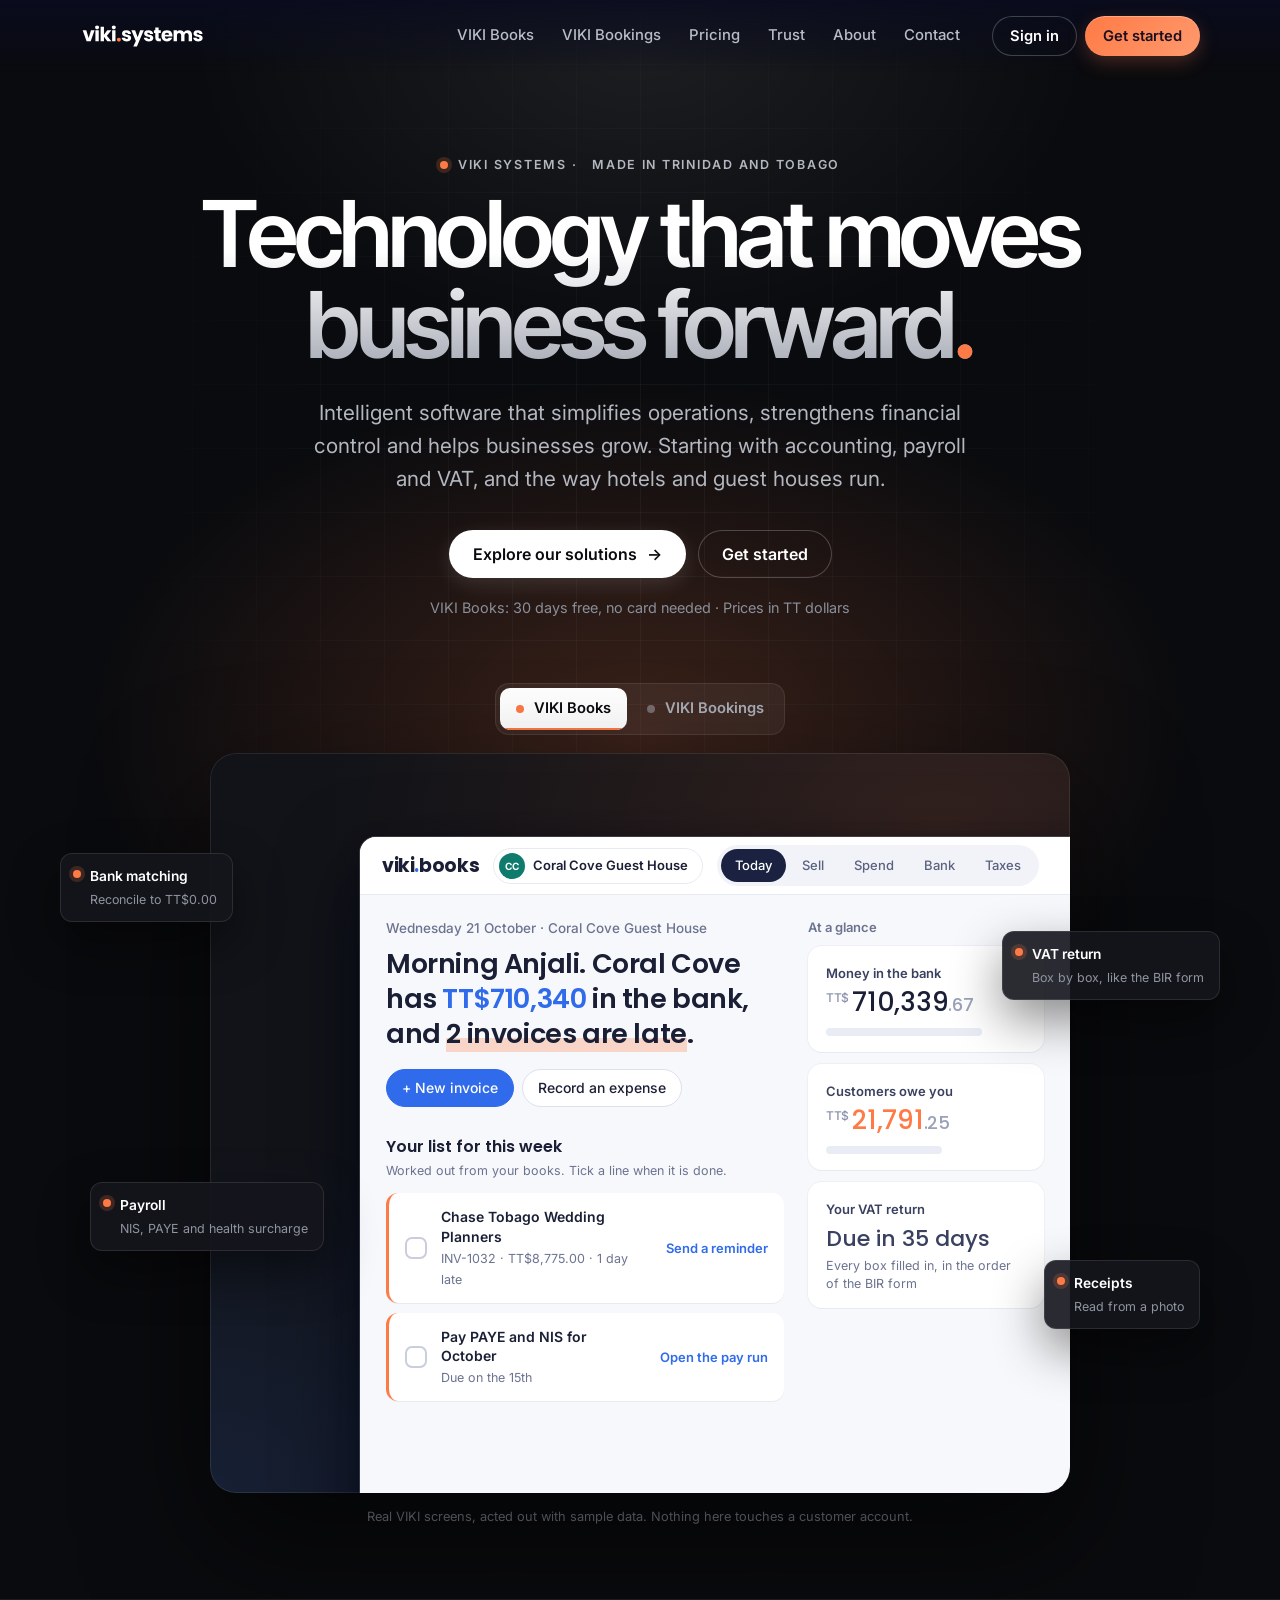
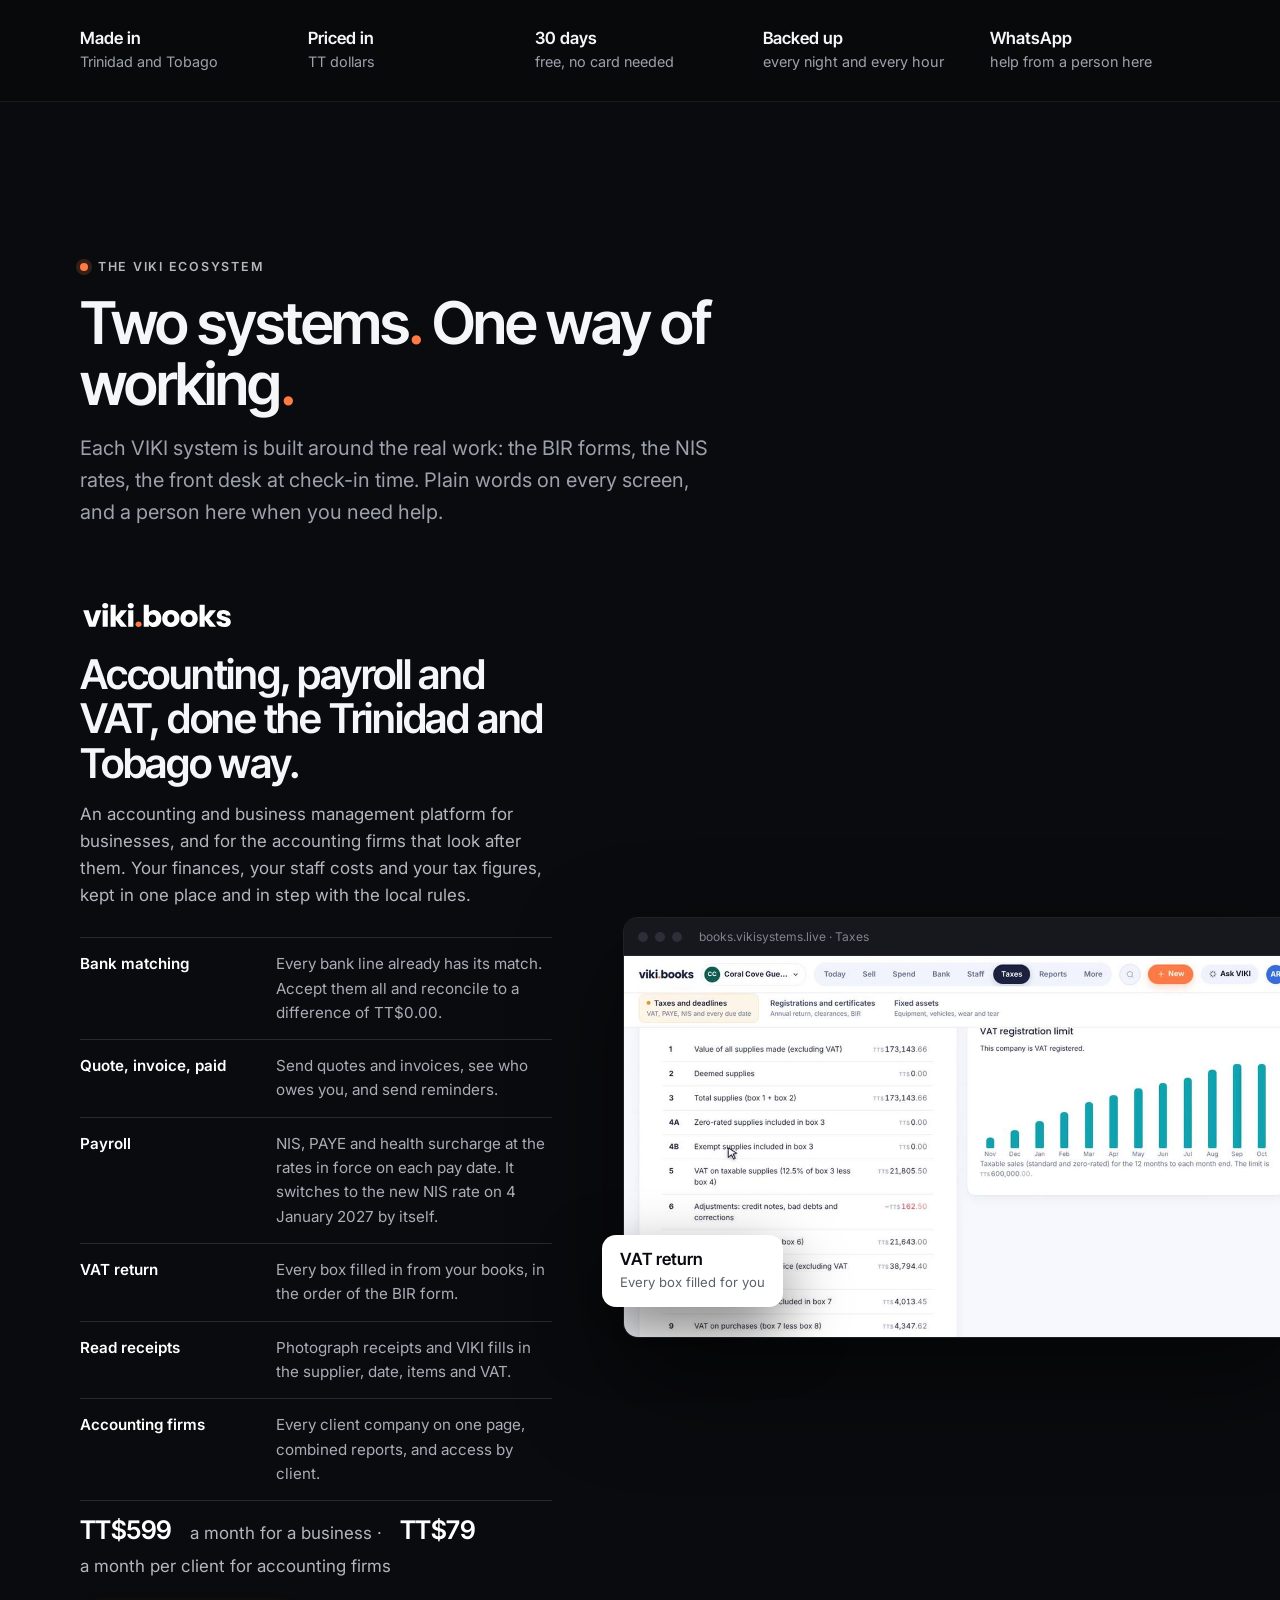
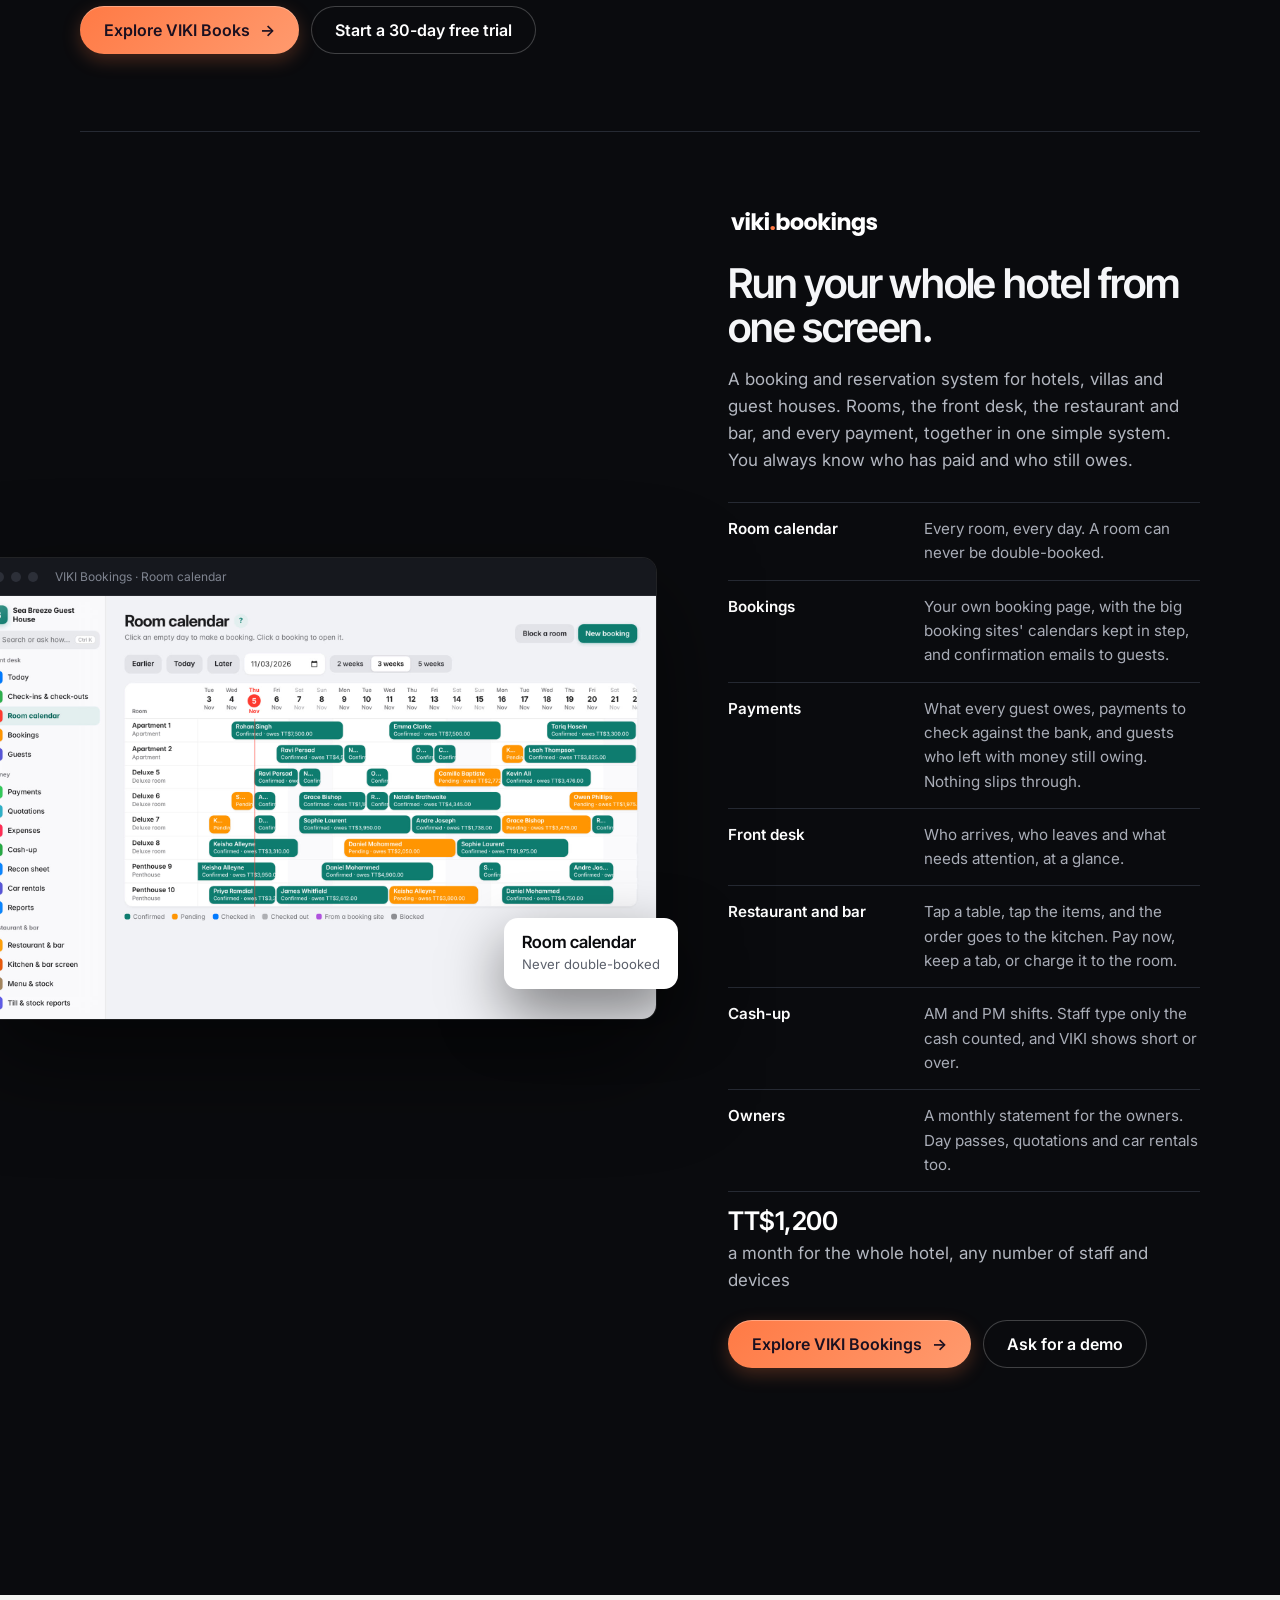
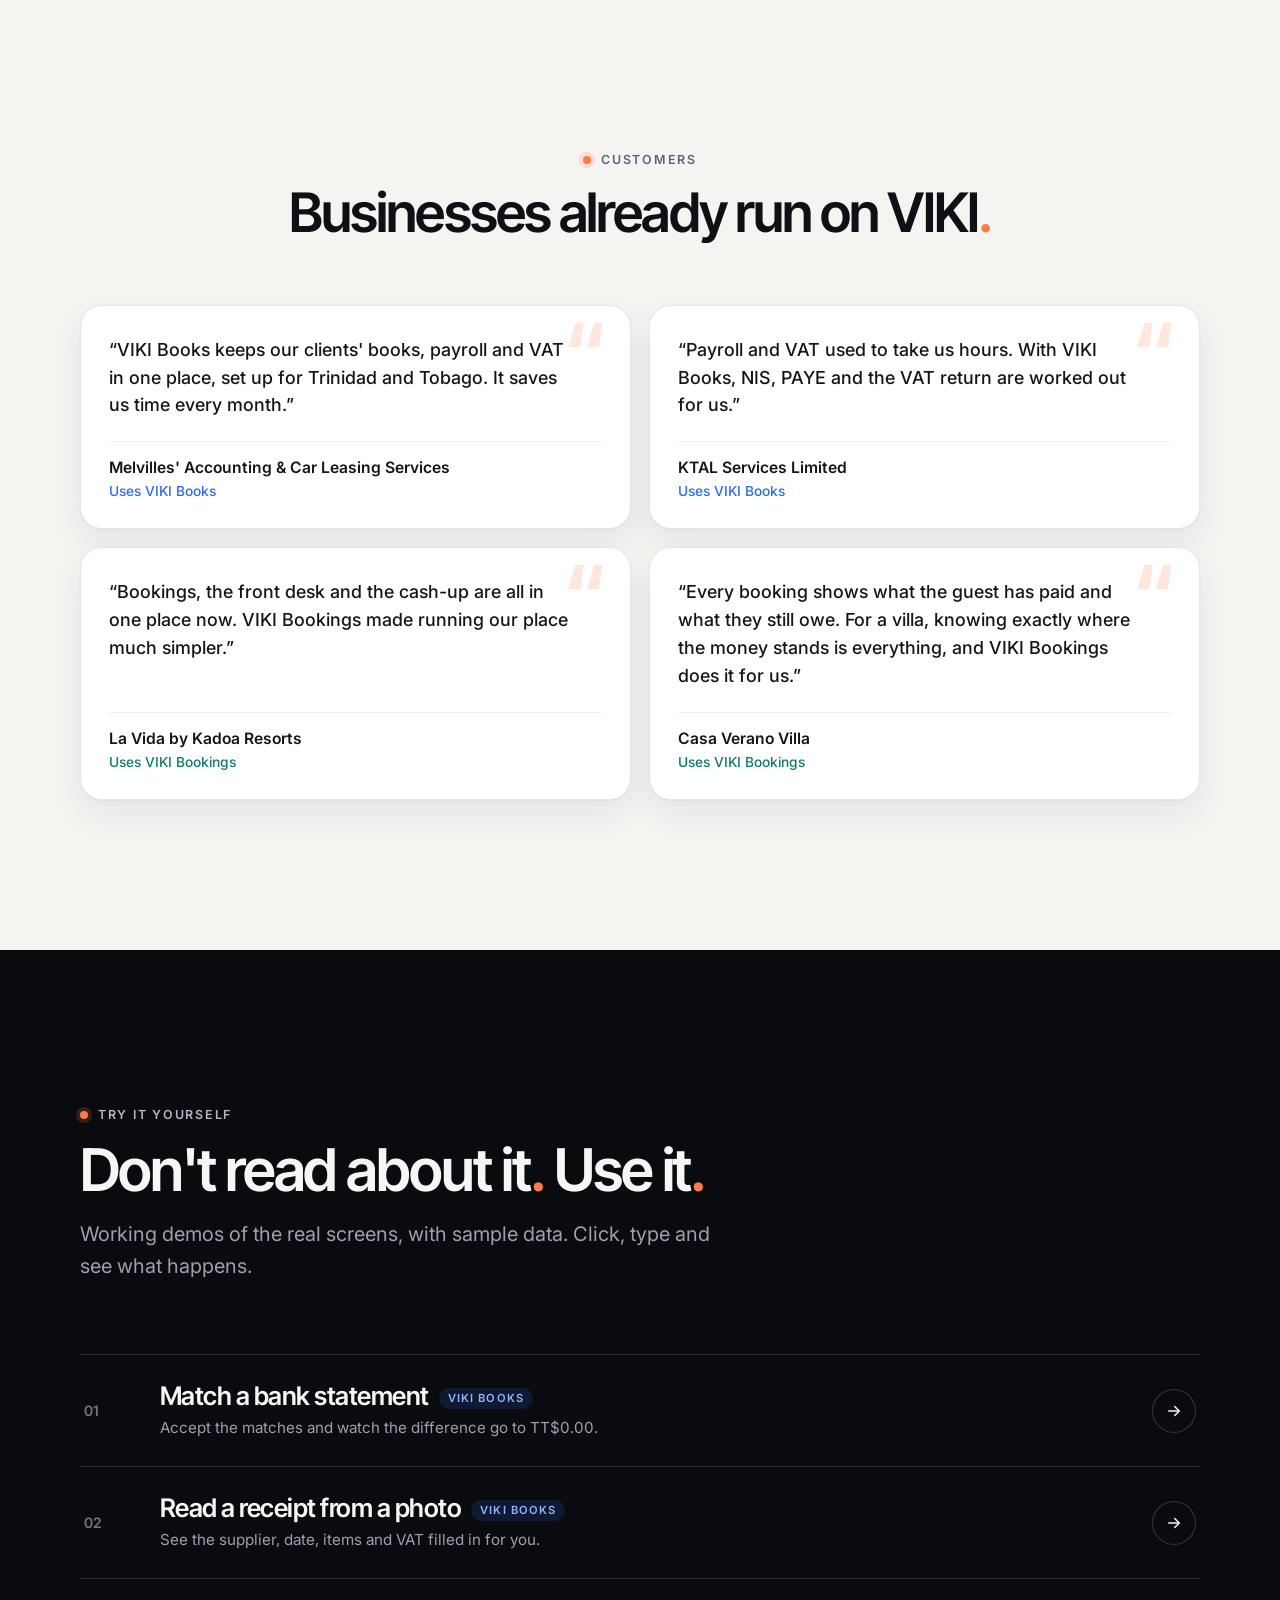
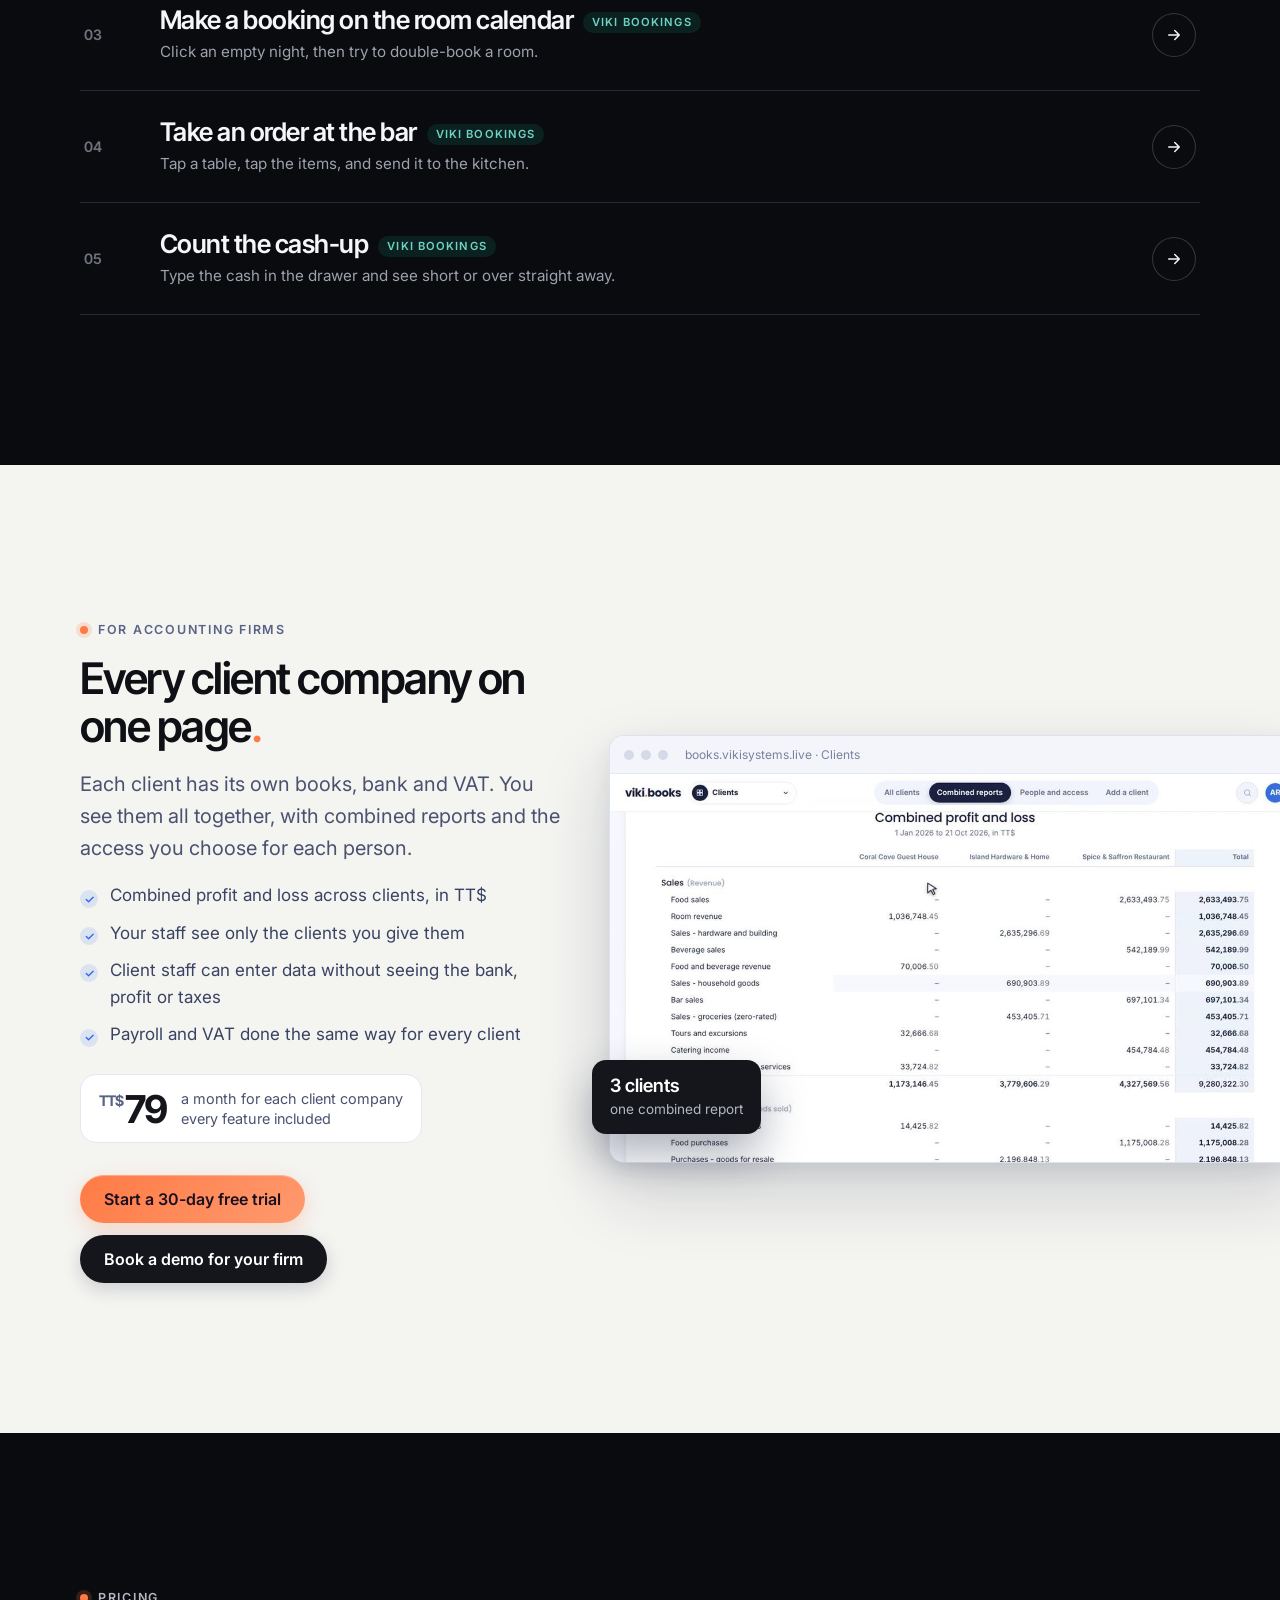
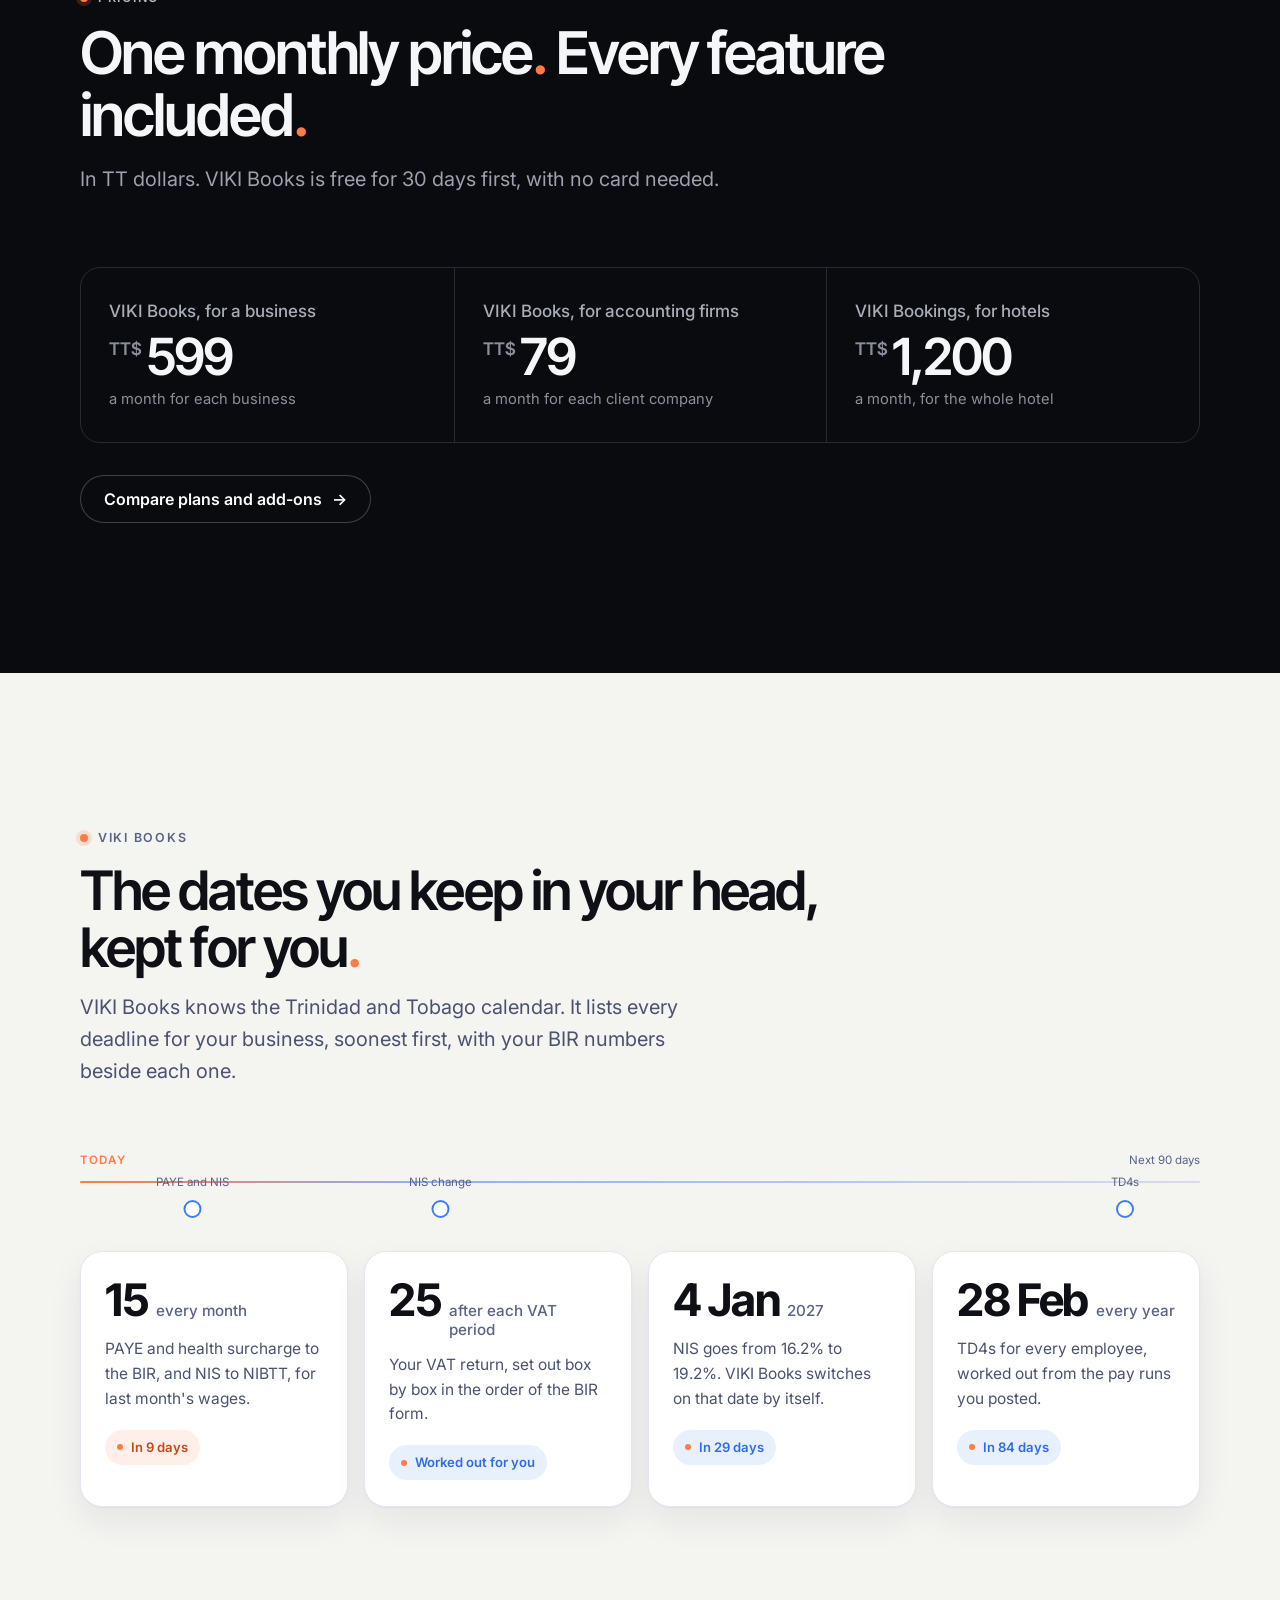
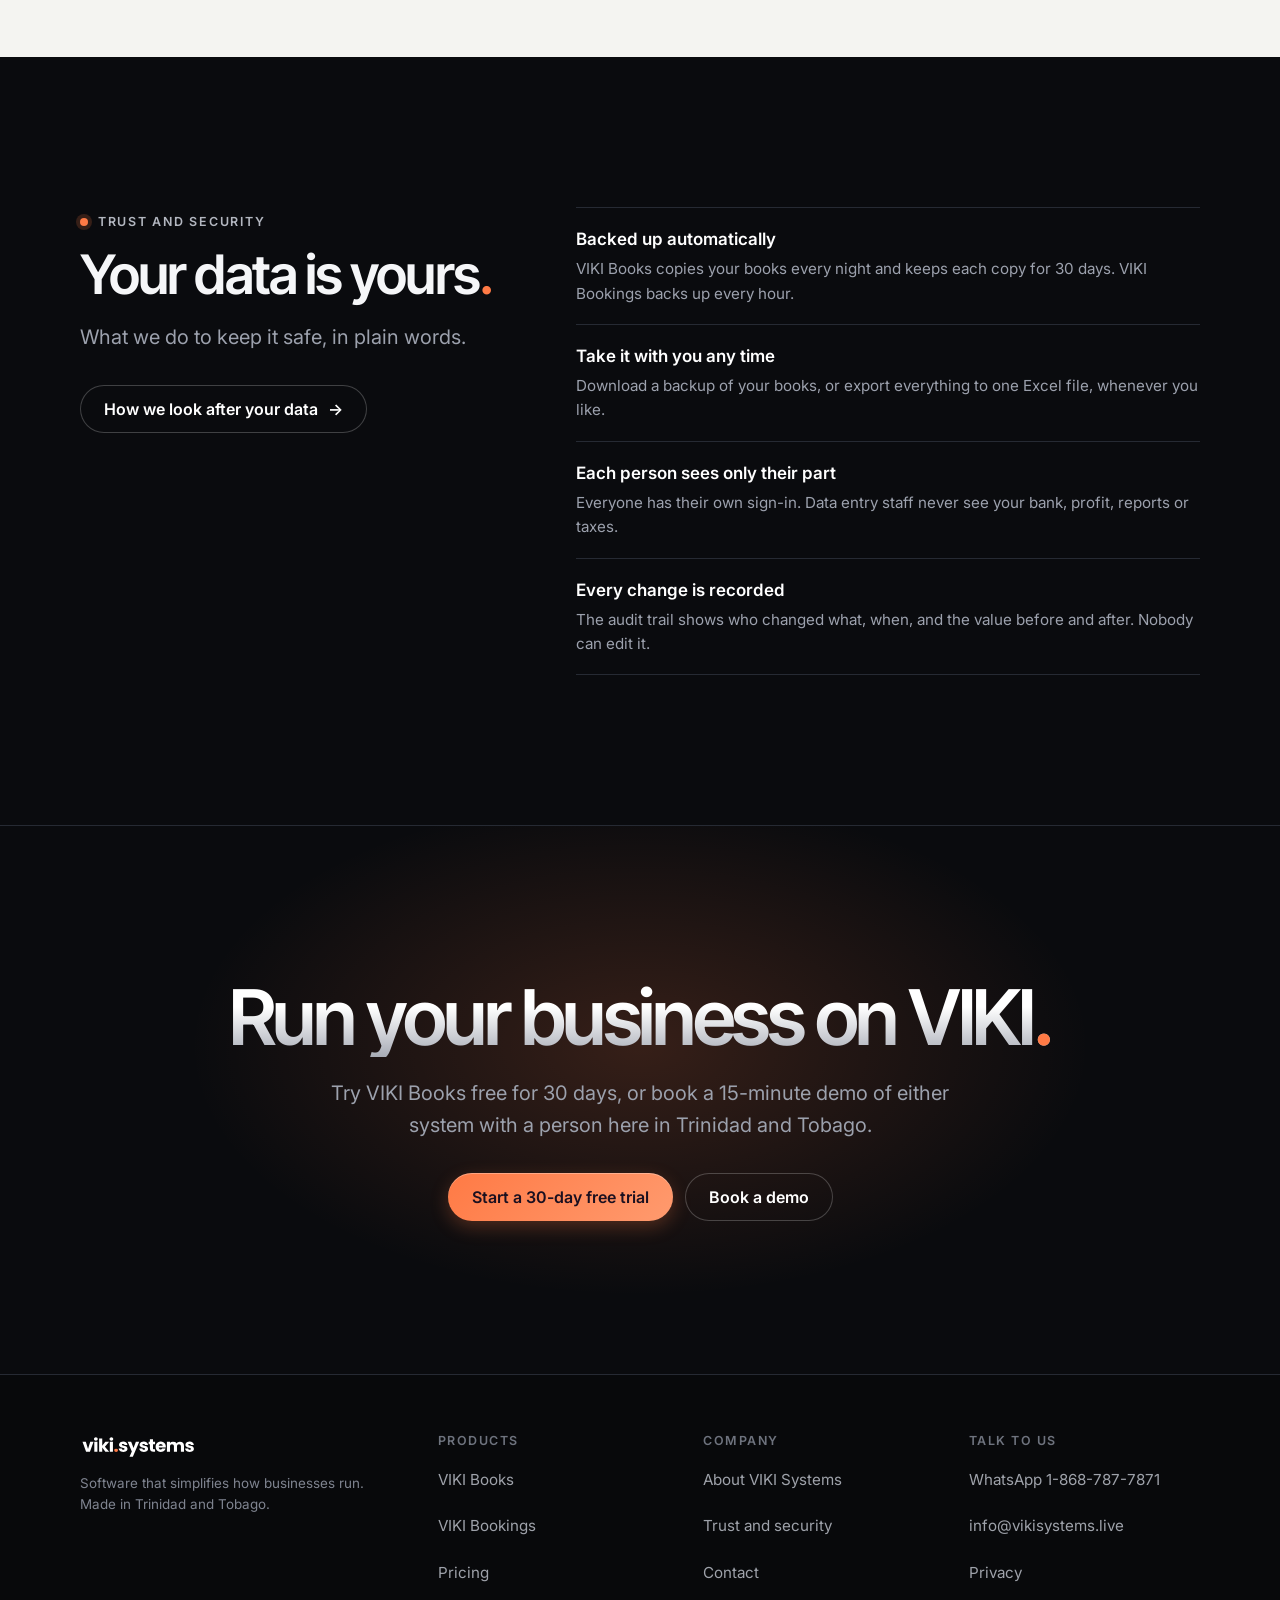
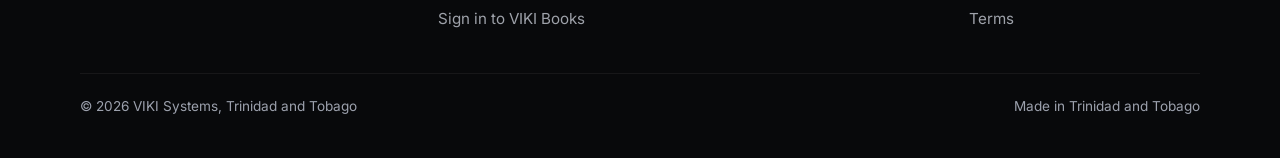
==== commit 2b6a2b42: "Add files via upload" ====
--- a/index.html
+++ b/index.html
@@ -16,7 +16,7 @@
 <link rel="preconnect" href="https://fonts.googleapis.com">
 <link rel="preconnect" href="https://fonts.gstatic.com" crossorigin>
 <link href="https://fonts.googleapis.com/css2?family=Inter:wght@400;500;600;700&family=Inter+Tight:wght@500;600;700&family=Poppins:wght@500;600;700&display=swap" rel="stylesheet">
-<link rel="stylesheet" href="style.css?v=20261113e">
+<link rel="stylesheet" href="style.css?v=20261113f">
 <link rel="stylesheet" href="stage.css?v=20261113d">
 <link rel="stylesheet" href="site.css?v=20261113d">
 <script>document.documentElement.classList.add("js")</script>
@@ -154,10 +154,11 @@
         <div class="px__copy">
           <img class="px__logo" src="assets/img/viki-bookings-logo-white.svg" alt="VIKI Bookings" width="196" height="30">
           <h3>Run your whole hotel from one screen.</h3>
-          <p>A booking and reservation system for hotels and guest houses. Rooms, the front desk, the restaurant and bar, and the money, together in one simple system.</p>
+          <p>A booking and reservation system for hotels, villas and guest houses. Rooms, the front desk, the restaurant and bar, and every payment, together in one simple system. You always know who has paid and who still owes.</p>
           <ul class="feats">
             <li><b>Room calendar</b><span>Every room, every day. A room can never be double-booked.</span></li>
             <li><b>Bookings</b><span>Your own booking page, with the big booking sites' calendars kept in step, and confirmation emails to guests.</span></li>
+            <li><b>Payments</b><span>What every guest owes, payments to check against the bank, and guests who left with money still owing. Nothing slips through.</span></li>
             <li><b>Front desk</b><span>Who arrives, who leaves and what needs attention, at a glance.</span></li>
             <li><b>Restaurant and bar</b><span>Tap a table, tap the items, and the order goes to the kitchen. Pay now, keep a tab, or charge it to the room.</span></li>
             <li><b>Cash-up</b><span>AM and PM shifts. Staff type only the cash counted, and VIKI shows short or over.</span></li>
@@ -187,7 +188,7 @@
         <p class="eyebrow"><span class="dot"></span>Customers</p>
         <h2>Businesses already run on VIKI<span class="o">.</span></h2>
       </div>
-      <div class="quotes__grid stagger">
+      <div class="quotes__grid quotes__grid--2 stagger">
         <figure class="quote">
           <blockquote>“VIKI Books keeps our clients' books, payroll and VAT in one place, set up for Trinidad and Tobago. It saves us time every month.”</blockquote>
           <figcaption><b>Melvilles' Accounting &amp; Car Leasing Services</b><span>Uses VIKI Books</span></figcaption>
@@ -200,8 +201,11 @@
           <blockquote>“Bookings, the front desk and the cash-up are all in one place now. VIKI Bookings made running our place much simpler.”</blockquote>
           <figcaption><b>La Vida by Kadoa Resorts</b><span>Uses VIKI Bookings</span></figcaption>
         </figure>
-      </div>
-      <p class="quotes__also reveal">Also running on VIKI Bookings: <b>Casa Verano Villa</b></p>
+        <figure class="quote quote--bk">
+          <blockquote>“Every booking shows what the guest has paid and what they still owe. For a villa, knowing exactly where the money stands is everything, and VIKI Bookings does it for us.”</blockquote>
+          <figcaption><b>Casa Verano Villa</b><span>Uses VIKI Bookings</span></figcaption>
+        </figure>
+      </div>
     </div>
   </section>
 
--- a/style.css
+++ b/style.css
@@ -1164,6 +1164,13 @@
 .quote figcaption span { font-size: .86rem; color: #2F6BEA; font-weight: 500; }
 .quote--bk figcaption span { color: #0F7B6C; }
 .quote--solo { max-width: 760px; margin: 0 auto; text-align: center; }
+.paystrip { margin-top: 40px; padding: 30px 28px; border-radius: 22px; background: #0E1015; color: #fff; }
+.paystrip__k { font: 600 .78rem/1 var(--font); letter-spacing: .14em; text-transform: uppercase; color: #6FD3C2; margin-bottom: 20px; }
+.paystrip ul { list-style: none; margin: 0; padding: 0; display: grid; gap: 18px; }
+@media (min-width: 900px) { .paystrip ul { grid-template-columns: repeat(4, 1fr); gap: 28px; } }
+.paystrip li { display: grid; gap: 6px; padding-left: 16px; border-left: 2px solid #0F7B6C; }
+.paystrip b { font: 600 1.02rem/1.3 var(--font-head); color: #fff; }
+.paystrip span { color: #A9ADB7; font-size: .9rem; }
 .quotes__also { margin-top: 28px; text-align: center; color: #4B4F5A; font-size: .98rem; }
 .quotes__also b { color: #0E1015; font-weight: 600; }
 .quote--solo blockquote { font: 600 clamp(1.3rem, 2.4vw, 1.75rem)/1.45 var(--font-head); letter-spacing: -.01em; }
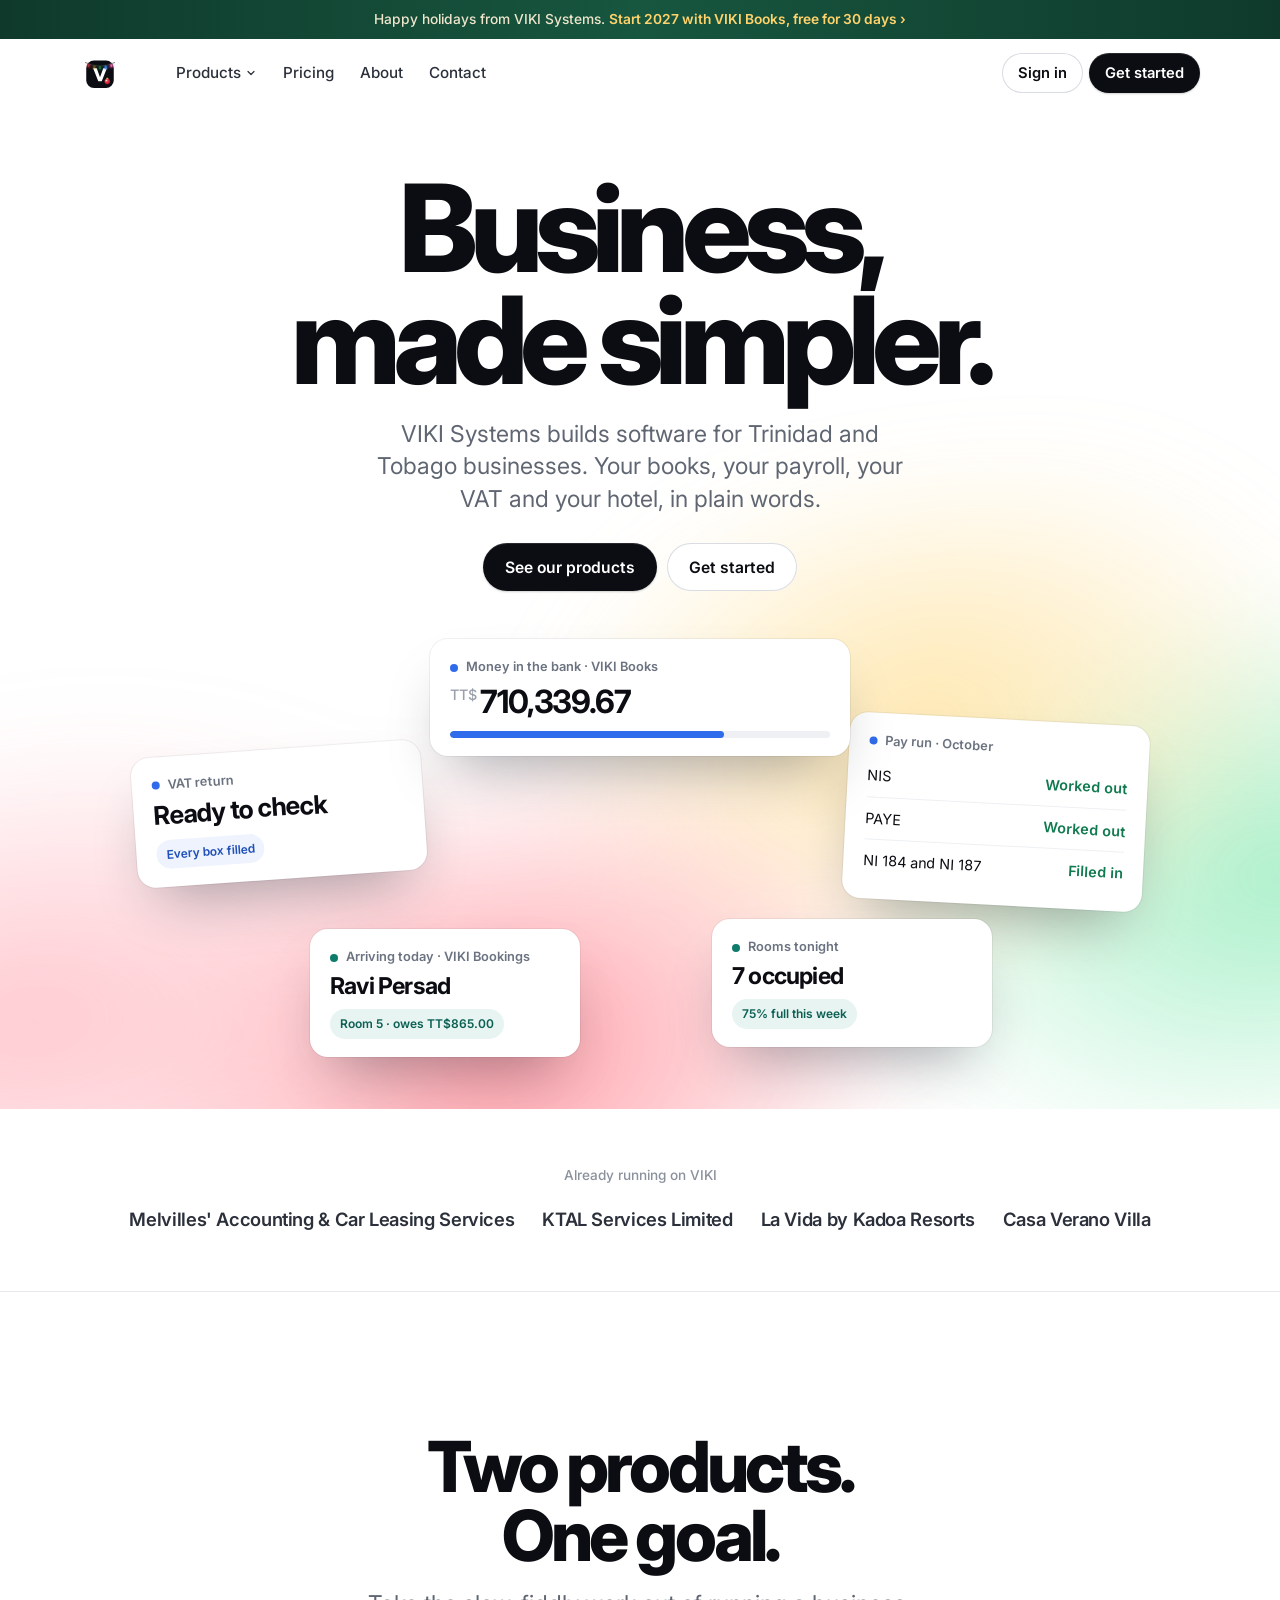
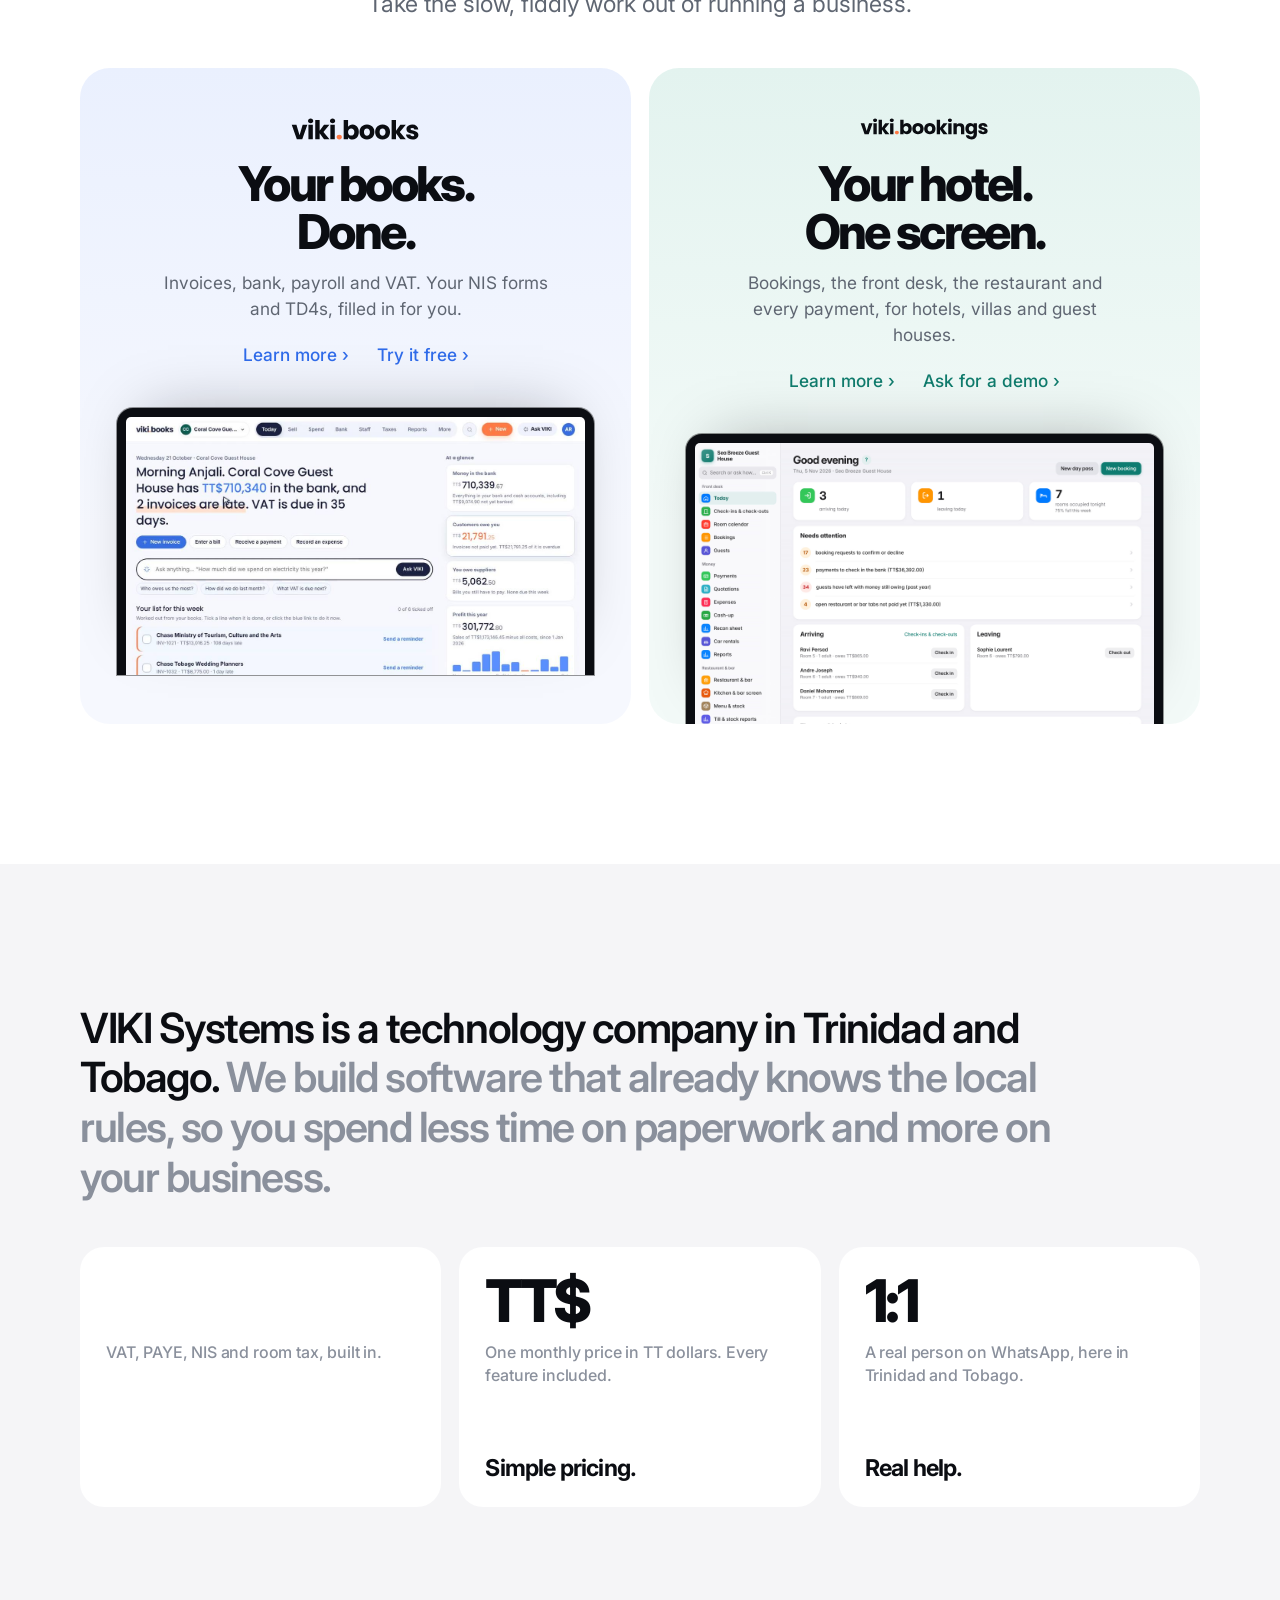
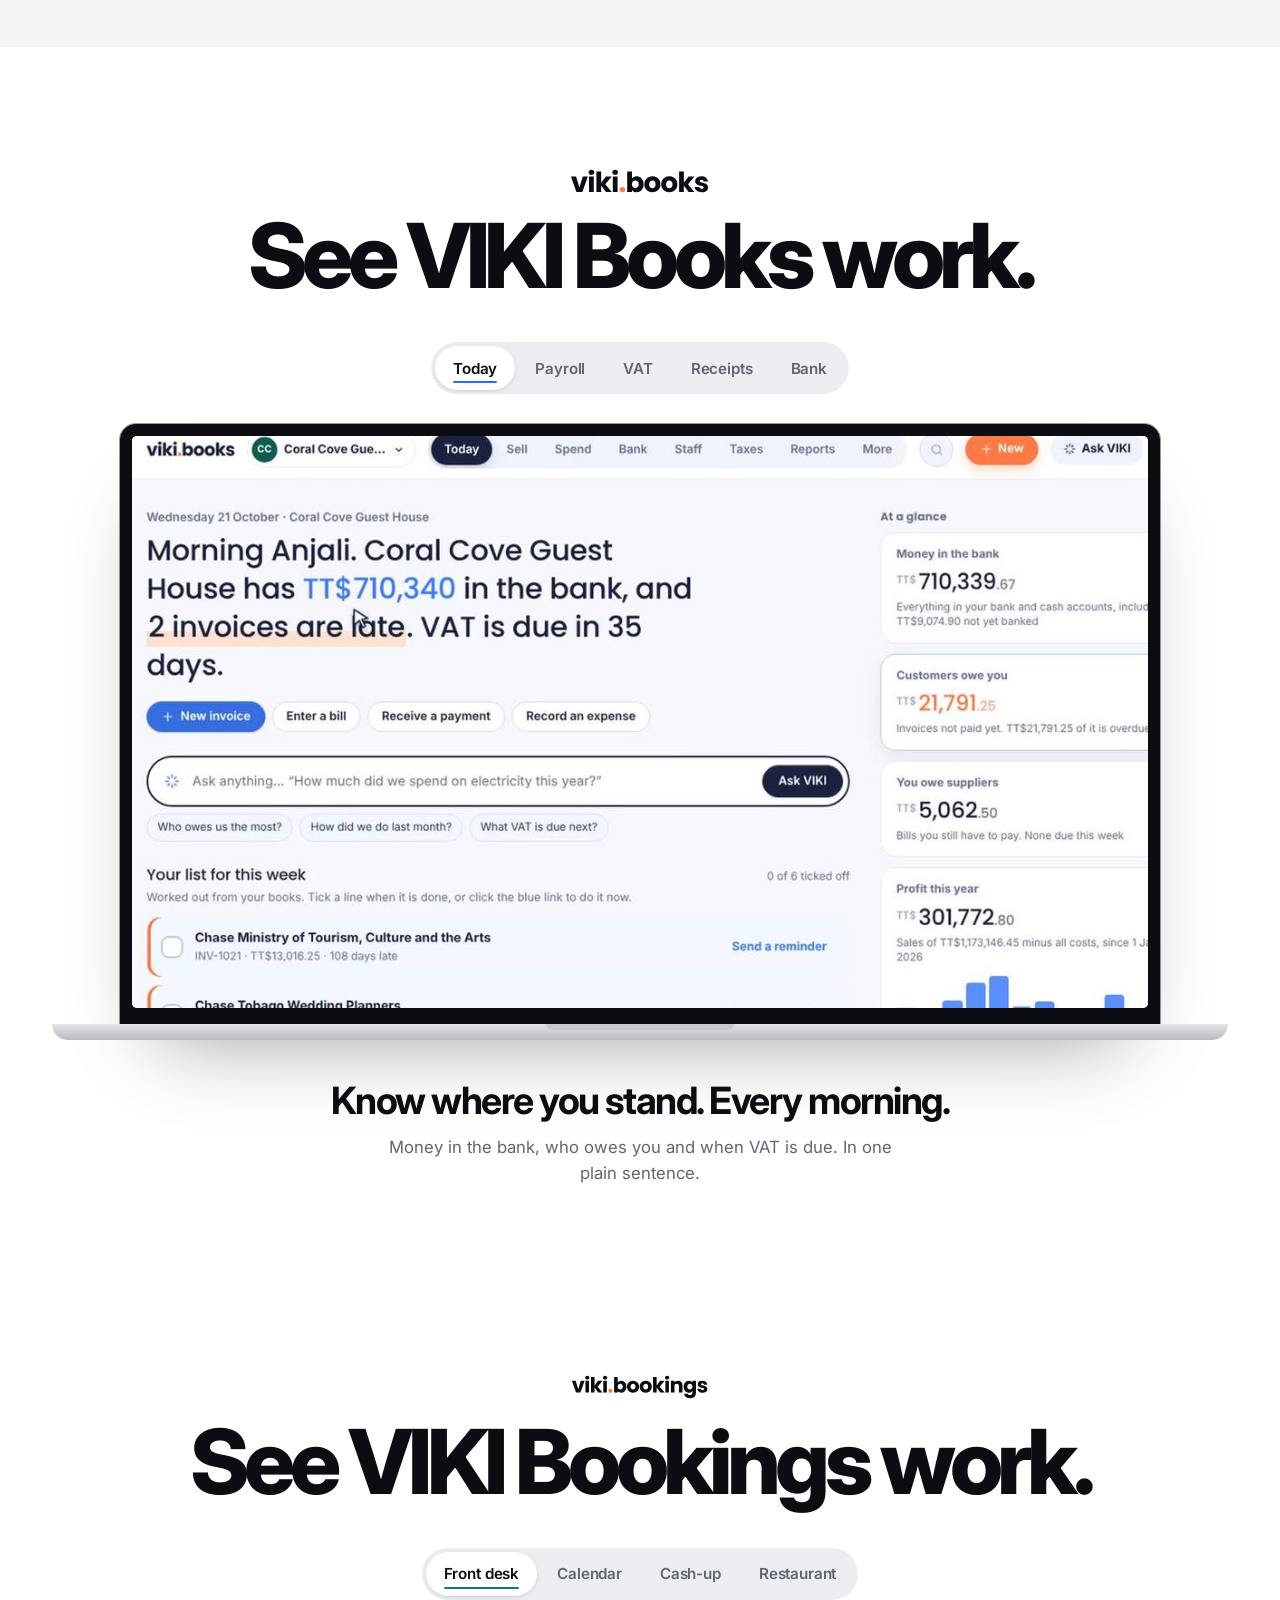
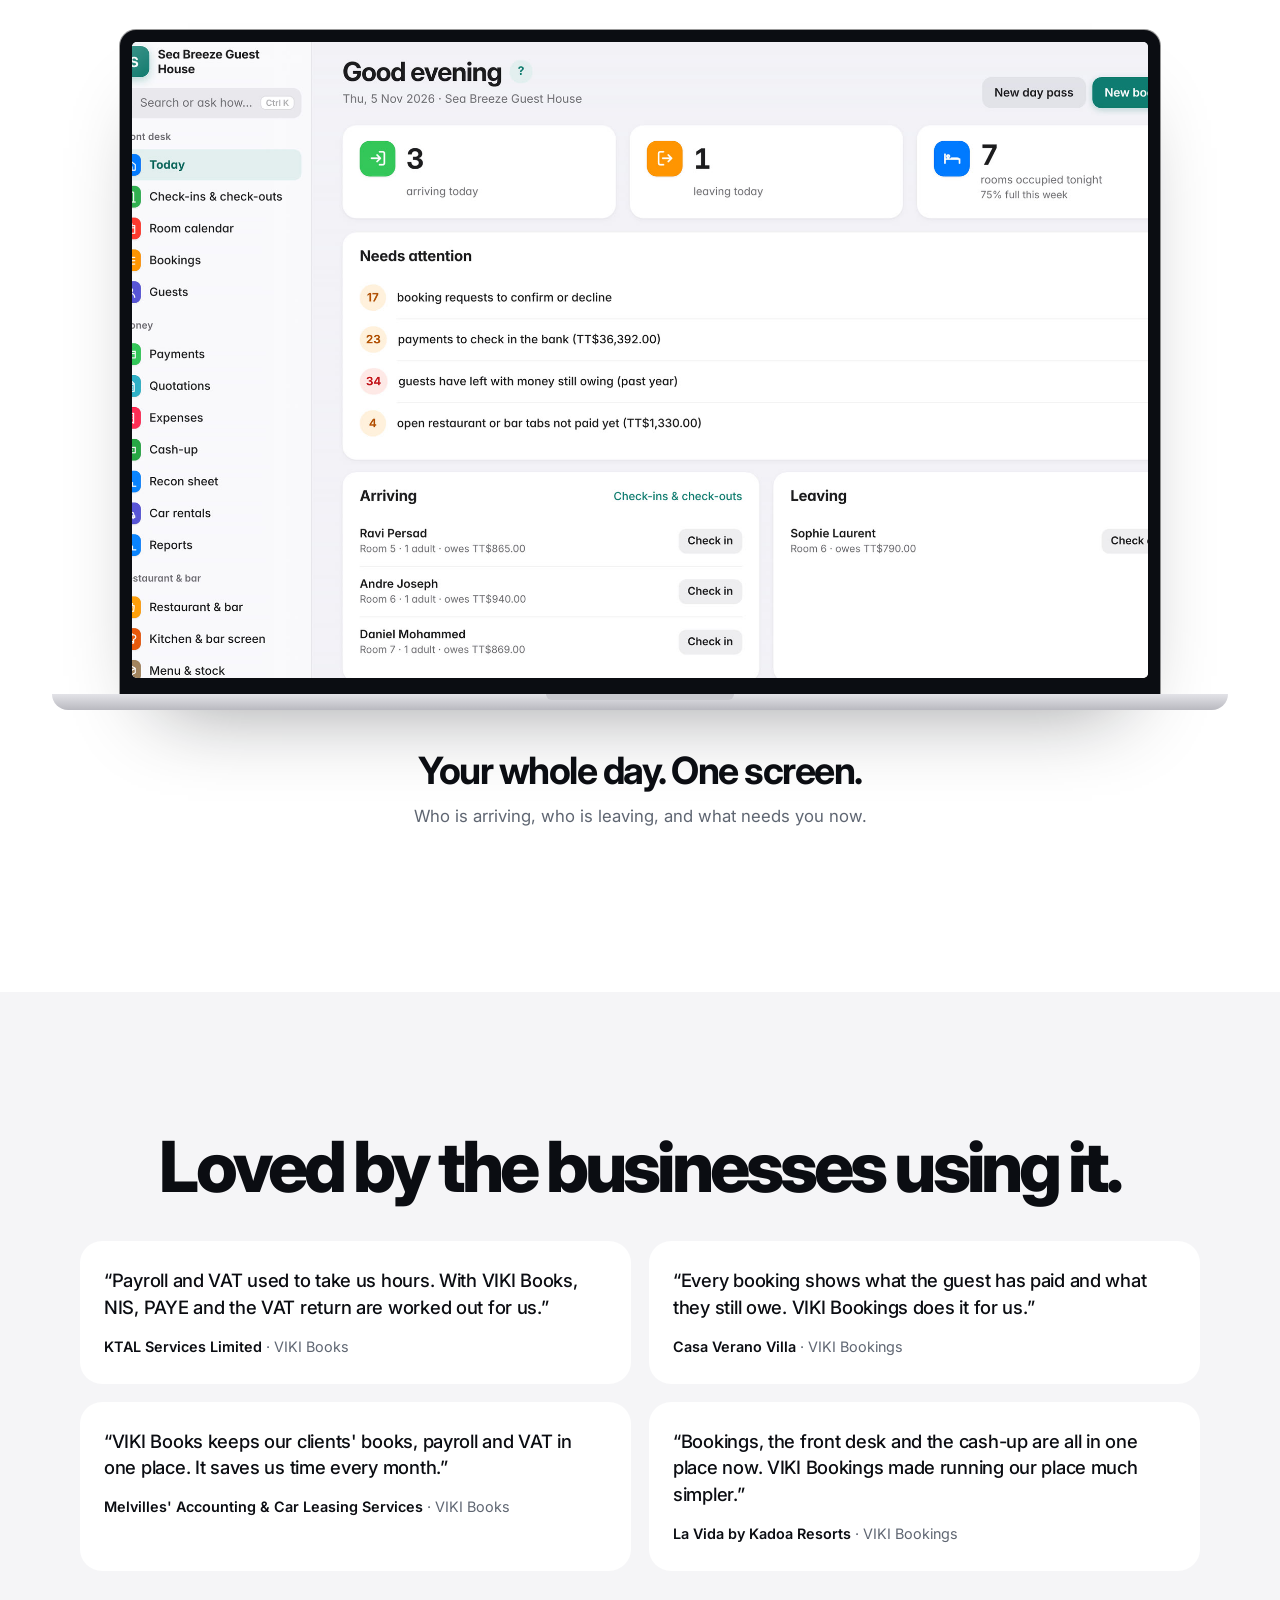
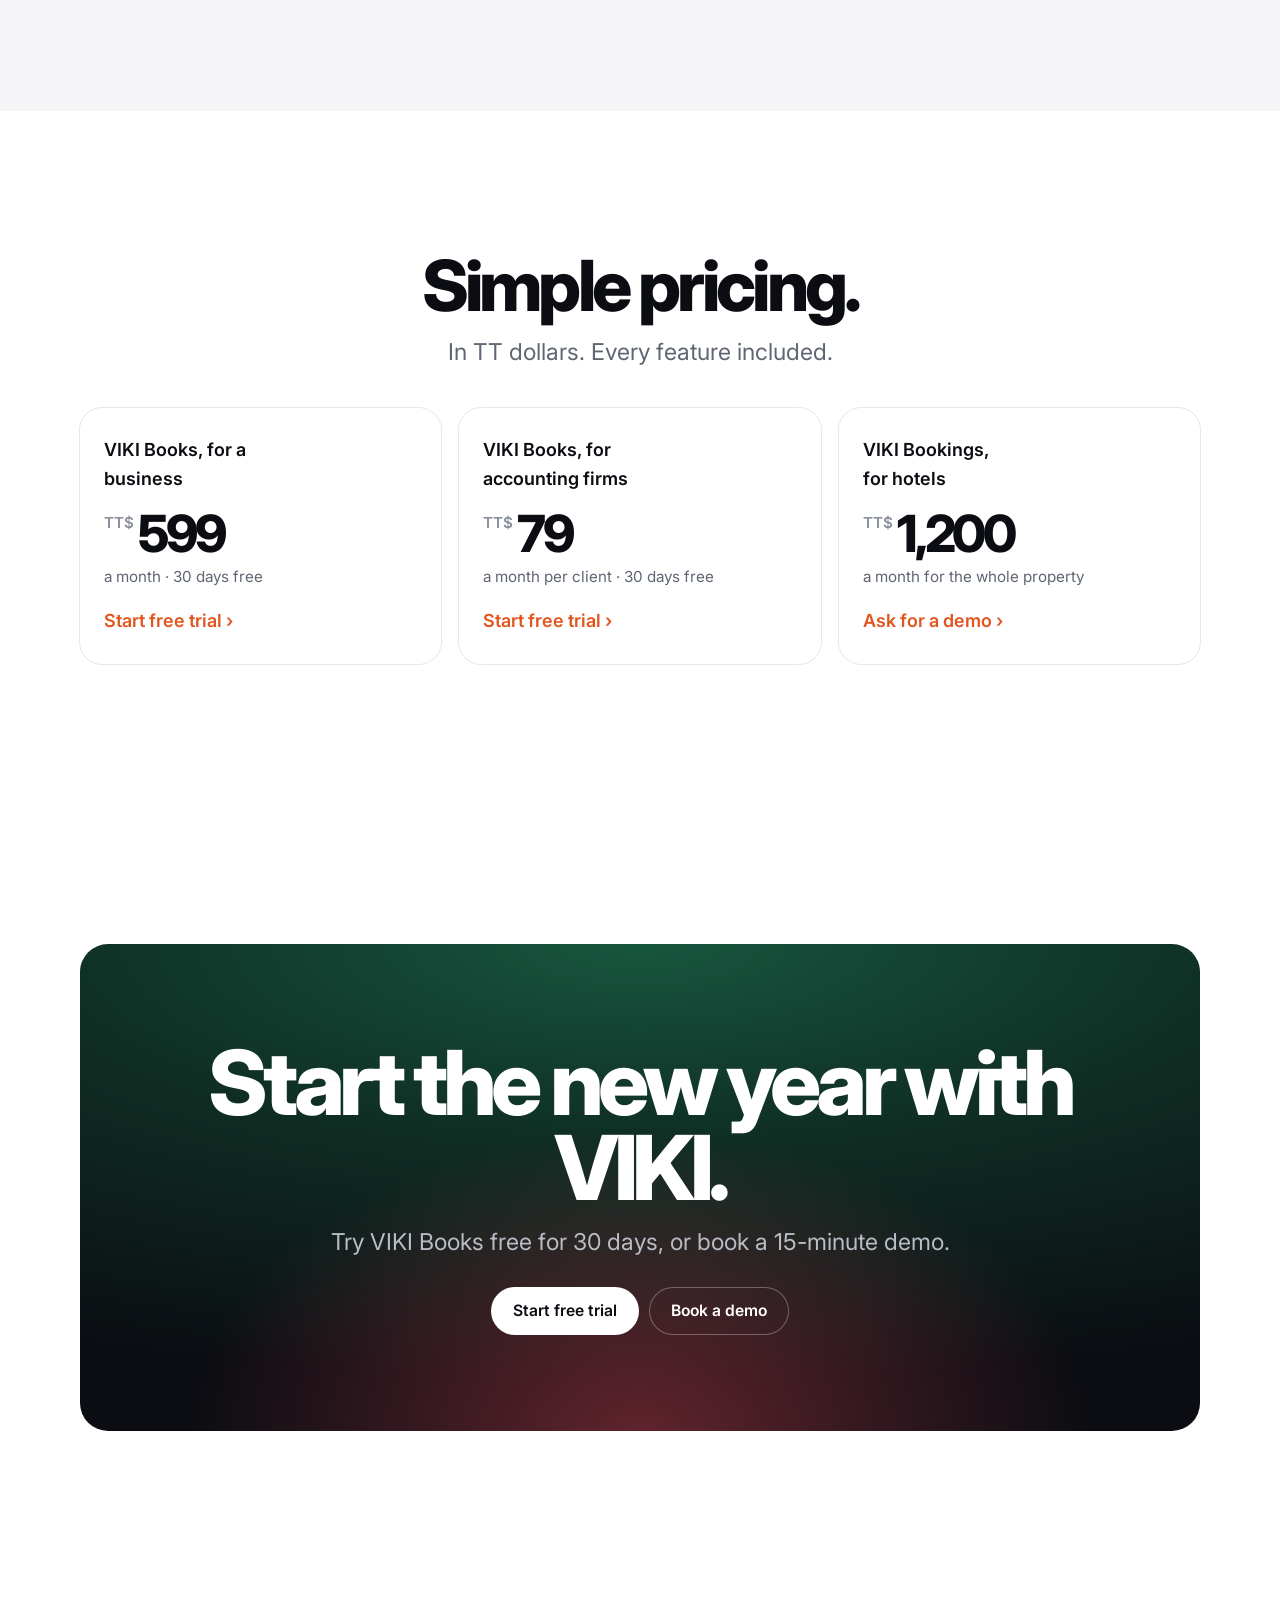
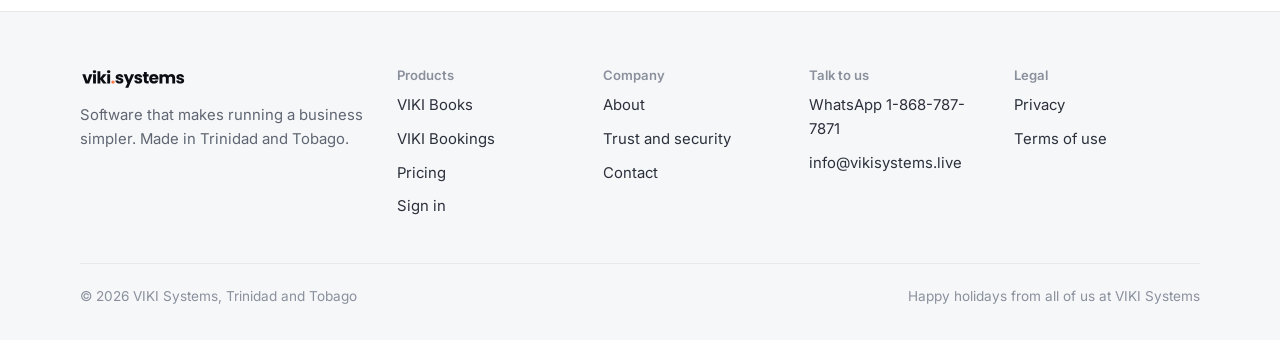
==== commit a5123559: "New VIKI Systems website: product showcases, payroll paperwork, Christmas theme" ====
--- a/index.html
+++ b/index.html
@@ -1,360 +1,218 @@
 <!doctype html>
-<html lang="en">
+<html lang="en" class="xmas">
 <head>
 <meta charset="utf-8">
-<meta name="viewport" content="width=device-width, initial-scale=1">
-<title>VIKI Systems | Technology that moves business forward</title>
-<meta name="description" content="VIKI Systems builds software that simplifies how businesses run. VIKI Books for accounting, payroll and VAT, and VIKI Bookings for hotels and guest houses. Made in Trinidad and Tobago.">
-<meta name="theme-color" content="#0A0B0E">
+<meta name="viewport" content="width=device-width, initial-scale=1, viewport-fit=cover">
+<title>VIKI Systems | Business, made simpler</title>
+<meta name="description" content="VIKI Systems makes software that keeps your books, pays your staff, prepares your VAT and runs your hotel. VIKI Books and VIKI Bookings, made in Trinidad and Tobago.">
+<link rel="canonical" href="https://vikisystems.live/">
+<meta name="theme-color" content="#FFFFFF">
 <meta property="og:type" content="website">
-<meta property="og:title" content="VIKI Systems | Technology that moves business forward">
-<meta property="og:description" content="VIKI Books for accounting, payroll and VAT. VIKI Bookings for hotels and guest houses. Made in Trinidad and Tobago.">
+<meta property="og:site_name" content="VIKI Systems">
+<meta property="og:title" content="VIKI Systems | Business, made simpler">
+<meta property="og:description" content="VIKI Systems makes software that keeps your books, pays your staff, prepares your VAT and runs your hotel. VIKI Books and VIKI Bookings, made in Trinidad and Tobago.">
 <meta property="og:url" content="https://vikisystems.live/">
-<meta property="og:image" content="https://vikisystems.live/assets/img/books-home.jpg">
+<meta property="og:image" content="https://vikisystems.live/assets/products/books/books-today-dashboard.jpg">
 <meta name="twitter:card" content="summary_large_image">
-<link rel="icon" type="image/svg+xml" href="data:image/svg+xml,%3Csvg xmlns='http://www.w3.org/2000/svg' viewBox='0 0 32 32'%3E%3Crect width='32' height='32' rx='9' fill='%2314161C'/%3E%3Cpath d='M8 9h4.2l3.8 10.6L19.8 9H24l-6 15h-4z' fill='%23fff'/%3E%3Ccircle cx='24.5' cy='24.5' r='3.2' fill='%23FF7A45'/%3E%3C/svg%3E">
+<link rel="icon" type="image/svg+xml" href="assets/brand/viki-v-holiday-lights.svg">
 <link rel="preconnect" href="https://fonts.googleapis.com">
 <link rel="preconnect" href="https://fonts.gstatic.com" crossorigin>
-<link href="https://fonts.googleapis.com/css2?family=Inter:wght@400;500;600;700&family=Inter+Tight:wght@500;600;700&family=Poppins:wght@500;600;700&display=swap" rel="stylesheet">
-<link rel="stylesheet" href="style.css?v=20261113f">
-<link rel="stylesheet" href="stage.css?v=20261113d">
-<link rel="stylesheet" href="site.css?v=20261113d">
+<link href="https://fonts.googleapis.com/css2?family=Inter:wght@400;500;600;700;800&display=swap" rel="stylesheet">
+<link rel="stylesheet" href="v5.css?v=20261125h">
+<link rel="stylesheet" href="v6.css?v=20261125h">
 <script>document.documentElement.classList.add("js")</script>
 </head>
-<body class="home home--v4">
-<a class="skip" href="#page">Skip to content</a>
-
+<body>
+<a class="skip" href="#main">Skip to content</a><a class="ribbon" href="https://books.vikisystems.live/#/signup">Happy holidays from VIKI Systems. <b>Start 2027 with VIKI Books, free for 30 days ›</b></a>
 <header class="nav">
   <div class="wrap nav__in">
-    <a class="nav__logo" href="./" aria-label="VIKI Systems home"><img src="assets/img/viki-systems-logo-white.svg" alt="viki.systems" width="140" height="27"></a>
+    <a class="nav__logo" href="./" aria-label="VIKI Systems home"><img src="assets/brand/viki-v-holiday-lights.svg" alt="VIKI Systems" width="40" height="40" class="vmark"></a>
     <nav class="nav__links" aria-label="Main">
-      <a href="books/">VIKI Books</a>
-      <a href="bookings/">VIKI Bookings</a>
+      <div class="nav__drop">
+        <button type="button" aria-expanded="false" aria-haspopup="true">Products <svg viewBox="0 0 24 24" fill="none" stroke="currentColor" stroke-width="2.4" stroke-linecap="round" stroke-linejoin="round" aria-hidden="true"><path d="M6 9l6 6 6-6"/></svg></button>
+        <div class="nav__panel">
+          <a class="nav__item" href="books/"><i class="pico pico--books" aria-hidden="true"><svg viewBox="0 0 24 24" fill="none" stroke="currentColor" stroke-width="2" stroke-linecap="round" stroke-linejoin="round"><path d="M4 20V10M10 20V4M16 20v-7M22 20H2"/></svg></i><span><b>VIKI Books</b><span>Accounting, payroll and VAT for businesses and accounting firms</span></span></a>
+          <a class="nav__item" href="bookings/"><i class="pico pico--bk" aria-hidden="true"><svg viewBox="0 0 24 24" fill="none" stroke="currentColor" stroke-width="2" stroke-linecap="round" stroke-linejoin="round"><path d="M3 18V8M3 14h18v4M21 14v-2a3 3 0 0 0-3-3h-7v5"/><circle cx="7" cy="11" r="2"/></svg></i><span><b>VIKI Bookings</b><span>Bookings, front desk, restaurant, payments and cash-up for hotels</span></span></a>
+        </div>
+      </div>
       <a href="pricing/">Pricing</a>
-      <a href="trust/">Trust</a>
       <a href="about/">About</a>
       <a href="contact/">Contact</a>
     </nav>
-    <div class="nav__cta">
-      <a class="btn btn--line btn--sm" href="https://books.vikisystems.live/">Sign in</a>
-      <a class="btn btn--primary btn--sm" href="pricing/">Get started</a>
-    </div>
-    <button class="nav__burger" aria-label="Open menu" aria-expanded="false" aria-controls="menu"><span></span></button>
-    <div class="nav__menu" id="menu">
-      <a href="books/">VIKI Books</a>
-      <a href="bookings/">VIKI Bookings</a>
-      <a href="pricing/">Pricing</a>
-      <a href="trust/">Trust and security</a>
-      <a href="about/">About VIKI Systems</a>
-      <a href="contact/">Contact</a>
-      <a class="btn btn--line" href="https://books.vikisystems.live/">Sign in to VIKI Books</a>
-      <a class="btn btn--primary" href="pricing/">Get started</a>
+    <div class="nav__right">
+      <a class="btn btn--light btn--sm nav__signin" href="https://books.vikisystems.live/">Sign in</a>
+      <a class="btn btn--dark btn--sm" href="pricing/">Get started</a>
+      <button class="nav__burger" type="button" aria-label="Open menu" aria-expanded="false" aria-controls="sheet"><span></span></button>
     </div>
   </div>
 </header>
-
-<main id="page">
-
-  <!-- HERO: the promise, then the live VIKI ecosystem console -->
-  <section class="hx" id="top">
-    <div class="hx__bg" aria-hidden="true"><i class="g2"></i><i class="g1"></i><i class="grid"></i></div>
-    <div class="wrap">
-      <div class="hx__copy">
-        <p class="eyebrow"><span class="dot"></span><span class="hide-sm">VIKI Systems ·&nbsp;</span>Made in Trinidad and Tobago</p>
-        <h1 class="ink">Technology that moves business forward<span class="o">.</span></h1>
-        <p class="lead">Intelligent software that simplifies operations, strengthens financial control and helps businesses grow. Starting with accounting, payroll and VAT, and the way hotels and guest houses run.</p>
-        <div class="cta-row">
-          <a class="btn btn--white" href="#ecosystem">Explore our solutions <span class="arr" aria-hidden="true">→</span></a>
-          <a class="btn btn--line" href="pricing/">Get started</a>
-        </div>
-        <p class="hx__meta">VIKI Books: 30 days free, no card needed · Prices in TT dollars</p>
-      </div>
-
-      <div class="console" data-console data-dur="14500">
-        <div class="console__tabs" role="tablist" aria-label="See a VIKI system at work">
-          <button class="console__tab" role="tab" id="tab-books" data-k="books" aria-controls="panel-books" aria-selected="true"><i></i>VIKI Books<span class="bar"></span></button>
-          <button class="console__tab" role="tab" id="tab-bk" data-k="bookings" aria-controls="panel-bk" aria-selected="false" tabindex="-1"><i></i>VIKI Bookings<span class="bar"></span></button>
-        </div>
-        <div class="console__panel" role="tabpanel" id="panel-books" aria-labelledby="tab-books">
-          <div class="vs-stage" data-vs="books" role="img" aria-label="VIKI Books at work: a late invoice gets a reminder, a receipt photo is read into an expense, and the VAT return is ready with every box filled">
-            <img class="vs-fallback" src="assets/img/books-home.jpg" alt="" width="1200" height="675">
-          </div>
-        </div>
-        <div class="console__panel" role="tabpanel" id="panel-bk" aria-labelledby="tab-bk" hidden>
-          <div class="vs-stage" data-vs="bookings" role="img" aria-label="VIKI Bookings at work: a guest is checked in, the counts update, and a booking from the hotel's own page is confirmed with an email to the guest">
-            <img class="vs-fallback" src="assets/img/shot-front-desk.jpg" alt="" width="1200" height="750" loading="lazy">
-          </div>
-        </div>
-        <div class="nodes" data-nodes="books">
-          <div class="node node--l1"><b>Bank matching</b><span>Reconcile to TT$0.00</span></div>
-          <div class="node node--l2"><b>Payroll</b><span>NIS, PAYE and health surcharge</span></div>
-          <div class="node node--r1"><b>VAT return</b><span>Box by box, like the BIR form</span></div>
-          <div class="node node--r2"><b>Receipts</b><span>Read from a photo</span></div>
-        </div>
-        <div class="nodes" data-nodes="bookings" hidden>
-          <div class="node node--l1"><b>Room calendar</b><span>Never double-booked</span></div>
-          <div class="node node--l2"><b>Your booking page</b><span>Booking sites kept in step</span></div>
-          <div class="node node--r1"><b>Restaurant and bar</b><span>A till staff learn in minutes</span></div>
-          <div class="node node--r2"><b>Cash-up</b><span>Short or over, every shift</span></div>
-        </div>
-        <p class="console__cap">Real VIKI screens, acted out with sample data. Nothing here touches a customer account.</p>
-      </div>
-    </div>
-  </section>
-
-  <!-- TRUST STRIP -->
-  <div class="trust" aria-label="At a glance">
-    <div class="wrap trust__in">
-      <span><b>Made in</b>Trinidad and Tobago</span>
-      <span><b>Priced in</b>TT dollars</span>
-      <span><b>30 days</b>free, no card needed</span>
-      <span><b>Backed up</b>every night and every hour</span>
-      <span><b>WhatsApp</b>help from a person here</span>
-    </div>
-  </div>
-
-  <!-- THE VIKI ECOSYSTEM -->
-  <section class="section eco" id="ecosystem">
-    <div class="wrap">
-      <div class="sh reveal">
-        <p class="eyebrow"><span class="dot"></span>The VIKI ecosystem</p>
-        <h2>Two systems<span class="o">.</span> One way of working<span class="o">.</span></h2>
-        <p class="lead">Each VIKI system is built around the real work: the BIR forms, the NIS rates, the front desk at check-in time. Plain words on every screen, and a person here when you need help.</p>
-      </div>
-
-      <article class="px reveal" id="books">
-        <div class="px__copy">
-          <img class="px__logo" src="assets/img/viki-books-logo-white.svg" alt="VIKI Books" width="156" height="30">
-          <h3>Accounting, payroll and VAT, done the Trinidad and Tobago way.</h3>
-          <p>An accounting and business management platform for businesses, and for the accounting firms that look after them. Your finances, your staff costs and your tax figures, kept in one place and in step with the local rules.</p>
-          <ul class="feats">
-            <li><b>Bank matching</b><span>Every bank line already has its match. Accept them all and reconcile to a difference of TT$0.00.</span></li>
-            <li><b>Quote, invoice, paid</b><span>Send quotes and invoices, see who owes you, and send reminders.</span></li>
-            <li><b>Payroll</b><span>NIS, PAYE and health surcharge at the rates in force on each pay date. It switches to the new NIS rate on 4 January 2027 by itself.</span></li>
-            <li><b>VAT return</b><span>Every box filled in from your books, in the order of the BIR form.</span></li>
-            <li><b>Read receipts</b><span>Photograph receipts and VIKI fills in the supplier, date, items and VAT.</span></li>
-            <li><b>Accounting firms</b><span>Every client company on one page, combined reports, and access by client.</span></li>
-          </ul>
-          <p class="px__price"><b>TT$599</b>a month for a business · <b>TT$79</b>a month per client for accounting firms</p>
-          <div class="cta-row">
-            <a class="btn btn--primary" href="books/">Explore VIKI Books <span class="arr" aria-hidden="true">→</span></a>
-            <a class="btn btn--line" href="https://books.vikisystems.live/#/signup">Start a 30-day free trial</a>
-          </div>
-        </div>
-        <div class="px__visual">
-          <div class="shotwin">
-            <div class="shotwin__bar"><i></i><i></i><i></i><span>books.vikisystems.live · Taxes</span></div>
-            <img src="assets/img/books-vat.jpg" alt="The VIKI Books VAT return, filled in box by box in the order of the BIR form (sample business)" width="1200" height="675" loading="lazy">
-          </div>
-          <div class="px__chip"><b>VAT return</b><span>Every box filled for you</span></div>
-        </div>
+<div class="sheet" id="sheet">
+  <div class="sheet__group">
+    <p class="sheet__label">Products</p>
+    <a class="nav__item" href="books/"><i class="pico pico--books" aria-hidden="true"><svg viewBox="0 0 24 24" fill="none" stroke="currentColor" stroke-width="2" stroke-linecap="round" stroke-linejoin="round"><path d="M4 20V10M10 20V4M16 20v-7M22 20H2"/></svg></i><span><b>VIKI Books</b><span>Accounting, payroll and VAT for businesses and accounting firms</span></span></a>
+          <a class="nav__item" href="bookings/"><i class="pico pico--bk" aria-hidden="true"><svg viewBox="0 0 24 24" fill="none" stroke="currentColor" stroke-width="2" stroke-linecap="round" stroke-linejoin="round"><path d="M3 18V8M3 14h18v4M21 14v-2a3 3 0 0 0-3-3h-7v5"/><circle cx="7" cy="11" r="2"/></svg></i><span><b>VIKI Bookings</b><span>Bookings, front desk, restaurant, payments and cash-up for hotels</span></span></a>
+  </div>
+  <div class="sheet__links">
+    <a href="pricing/">Pricing</a>
+    <a href="about/">About</a>
+    <a href="trust/">Trust and security</a>
+    <a href="contact/">Contact</a>
+  </div>
+  <div class="sheet__cta">
+    <a class="btn btn--dark" href="pricing/">Get started</a>
+    <a class="btn btn--light" href="https://books.vikisystems.live/">Sign in to VIKI Books</a>
+  </div>
+</div>
+<main id="main">
+<!-- HERO: who we are, in one line, over crafted VIKI panels -->
+<section class="hx6">
+  <div class="glow" aria-hidden="true"></div>
+  <div class="wrap">
+    <h1 class="h-hero rv">Business,<br>made simpler.</h1>
+    <p class="lede rv rv-d1">VIKI Systems builds software for Trinidad and Tobago businesses. Your books, your payroll, your VAT and your hotel, in plain words.</p>
+    <div class="actions actions--stack rv rv-d2">
+      <a class="btn btn--dark" href="#products">See our products</a>
+      <a class="btn btn--light" href="pricing/">Get started</a>
+    </div>
+    <div class="stage6 rv" aria-label="Examples from VIKI Books and VIKI Bookings, with sample data" role="img">
+      <div class="ui6 p1"><small><i></i>Money in the bank · VIKI Books</small><b><s>TT$</s>710,339.67</b><div class="bar"><i style="--w:72%"></i></div></div>
+      <div class="ui6 p2 float"><small><i></i>VAT return</small><b style="font-size:1.6rem">Ready to check</b><span class="tagx">Every box filled</span></div>
+      <div class="ui6 p3 float float--2"><small><i></i>Pay run · October</small><div class="r"><span>NIS</span><span class="ok">Worked out</span></div><div class="r"><span>PAYE</span><span class="ok">Worked out</span></div><div class="r"><span>NI 184 and NI 187</span><span class="ok">Filled in</span></div></div>
+      <div class="ui6 ui6--bk p4 float float--3"><small><i></i>Arriving today · VIKI Bookings</small><b style="font-size:1.45rem">Ravi Persad</b><span class="tagx">Room 5 · owes TT$865.00</span></div>
+      <div class="ui6 ui6--bk p5 float"><small><i></i>Rooms tonight</small><b style="font-size:1.45rem">7 occupied</b><span class="tagx">75% full this week</span></div>
+    </div>
+  </div>
+</section>
+
+<!-- CUSTOMERS -->
+<section class="users">
+  <div class="wrap">
+    <p>Already running on VIKI</p>
+    <ul><li>Melvilles' Accounting &amp; Car Leasing Services</li><li>KTAL Services Limited</li><li>La Vida by Kadoa Resorts</li><li>Casa Verano Villa</li></ul>
+  </div>
+</section>
+
+<!-- WHAT WE MAKE: the two products, side by side -->
+<section class="sec" id="products">
+  <div class="wrap">
+    <h2 class="h-2 center rv">Two products.<br>One goal.</h2>
+    <p class="lede center rv" style="margin:18px auto 0;max-width:560px">Take the slow, fiddly work out of running a business.</p>
+    <div class="ptiles">
+      <article class="ptile ptile--books rv">
+        <img class="ptile__logo" src="assets/brand/viki-books-logo-dark.svg" alt="VIKI Books" width="137" height="28">
+        <h3>Your books.<br>Done.</h3>
+        <p>Invoices, bank, payroll and VAT. Your NIS forms and TD4s, filled in for you.</p>
+        <p class="more"><a href="books/">Learn more ›</a><a href="https://books.vikisystems.live/#/signup">Try it free ›</a></p>
+        <div class="ptile__shot"><div class="mac__scr"><img src="assets/products/books/books-today-dashboard.jpg" alt="VIKI Books Today screen with money in the bank and when VAT is due (sample business)" width="1200" height="675" loading="lazy"></div></div>
       </article>
-
-      <article class="px px--flip reveal" id="bookings">
-        <div class="px__copy">
-          <img class="px__logo" src="assets/img/viki-bookings-logo-white.svg" alt="VIKI Bookings" width="196" height="30">
-          <h3>Run your whole hotel from one screen.</h3>
-          <p>A booking and reservation system for hotels, villas and guest houses. Rooms, the front desk, the restaurant and bar, and every payment, together in one simple system. You always know who has paid and who still owes.</p>
-          <ul class="feats">
-            <li><b>Room calendar</b><span>Every room, every day. A room can never be double-booked.</span></li>
-            <li><b>Bookings</b><span>Your own booking page, with the big booking sites' calendars kept in step, and confirmation emails to guests.</span></li>
-            <li><b>Payments</b><span>What every guest owes, payments to check against the bank, and guests who left with money still owing. Nothing slips through.</span></li>
-            <li><b>Front desk</b><span>Who arrives, who leaves and what needs attention, at a glance.</span></li>
-            <li><b>Restaurant and bar</b><span>Tap a table, tap the items, and the order goes to the kitchen. Pay now, keep a tab, or charge it to the room.</span></li>
-            <li><b>Cash-up</b><span>AM and PM shifts. Staff type only the cash counted, and VIKI shows short or over.</span></li>
-            <li><b>Owners</b><span>A monthly statement for the owners. Day passes, quotations and car rentals too.</span></li>
-          </ul>
-          <p class="px__price"><b>TT$1,200</b>a month for the whole hotel, any number of staff and devices</p>
-          <div class="cta-row">
-            <a class="btn btn--primary" href="bookings/">Explore VIKI Bookings <span class="arr" aria-hidden="true">→</span></a>
-            <a class="btn btn--line" href="https://wa.me/18687877871?text=Hi%2C%20I%27d%20like%20a%20demo%20of%20VIKI%20Bookings%20for%20my%20hotel." target="_blank" rel="noopener">Ask for a demo</a>
-          </div>
-        </div>
-        <div class="px__visual">
-          <div class="shotwin">
-            <div class="shotwin__bar"><i></i><i></i><i></i><span>VIKI Bookings · Room calendar</span></div>
-            <img src="assets/img/shot-room-calendar.jpg" alt="The VIKI Bookings room calendar with bookings across every room (sample guest house)" width="1200" height="750" loading="lazy">
-          </div>
-          <div class="px__chip"><b>Room calendar</b><span>Never double-booked</span></div>
-        </div>
+      <article class="ptile ptile--bk rv rv-d1">
+        <img class="ptile__logo" src="assets/brand/viki-bookings-logo-dark.svg" alt="VIKI Bookings" width="180" height="28">
+        <h3>Your hotel.<br>One screen.</h3>
+        <p>Bookings, the front desk, the restaurant and every payment, for hotels, villas and guest houses.</p>
+        <p class="more"><a href="bookings/">Learn more ›</a><a href="https://wa.me/18687877871?text=Hi%2C%20I%27d%20like%20a%20demo%20of%20VIKI%20Bookings%20for%20my%20property." target="_blank" rel="noopener">Ask for a demo ›</a></p>
+        <div class="ptile__shot"><div class="mac__scr"><img src="assets/products/bookings/bookings-front-desk.jpg" alt="VIKI Bookings front desk with arrivals, departures and what needs attention (sample guest house)" width="2200" height="1376" loading="lazy"></div></div>
       </article>
     </div>
-  </section>
-
-  <!-- CUSTOMERS (quotes approved by each customer, 13 Nov 2026) -->
-  <section class="section section--light quotes" id="customers">
-    <div class="wrap">
-      <div class="sec-head sec-head--center reveal">
-        <p class="eyebrow"><span class="dot"></span>Customers</p>
-        <h2>Businesses already run on VIKI<span class="o">.</span></h2>
-      </div>
-      <div class="quotes__grid quotes__grid--2 stagger">
-        <figure class="quote">
-          <blockquote>“VIKI Books keeps our clients' books, payroll and VAT in one place, set up for Trinidad and Tobago. It saves us time every month.”</blockquote>
-          <figcaption><b>Melvilles' Accounting &amp; Car Leasing Services</b><span>Uses VIKI Books</span></figcaption>
-        </figure>
-        <figure class="quote">
-          <blockquote>“Payroll and VAT used to take us hours. With VIKI Books, NIS, PAYE and the VAT return are worked out for us.”</blockquote>
-          <figcaption><b>KTAL Services Limited</b><span>Uses VIKI Books</span></figcaption>
-        </figure>
-        <figure class="quote quote--bk">
-          <blockquote>“Bookings, the front desk and the cash-up are all in one place now. VIKI Bookings made running our place much simpler.”</blockquote>
-          <figcaption><b>La Vida by Kadoa Resorts</b><span>Uses VIKI Bookings</span></figcaption>
-        </figure>
-        <figure class="quote quote--bk">
-          <blockquote>“Every booking shows what the guest has paid and what they still owe. For a villa, knowing exactly where the money stands is everything, and VIKI Bookings does it for us.”</blockquote>
-          <figcaption><b>Casa Verano Villa</b><span>Uses VIKI Bookings</span></figcaption>
-        </figure>
-      </div>
-    </div>
-  </section>
-
-  <!-- EXPERIENCE IT: links into the live demos on the product pages -->
-  <section class="section" id="try">
-    <div class="wrap">
-      <div class="sh reveal">
-        <p class="eyebrow"><span class="dot"></span>Try it yourself</p>
-        <h2>Don't read about it<span class="o">.</span> Use it<span class="o">.</span></h2>
-        <p class="lead">Working demos of the real screens, with sample data. Click, type and see what happens.</p>
-      </div>
-      <ol class="try reveal">
-        <li><a href="books/#features"><span><h3>Match a bank statement<span class="tag">VIKI Books</span></h3><p>Accept the matches and watch the difference go to TT$0.00.</p></span><span class="go" aria-hidden="true"><svg viewBox="0 0 24 24" fill="none" stroke="currentColor" stroke-width="2" stroke-linecap="round" stroke-linejoin="round"><path d="M5 12h14M13 6l6 6-6 6"/></svg></span></a></li>
-        <li><a href="books/#receipts"><span><h3>Read a receipt from a photo<span class="tag">VIKI Books</span></h3><p>See the supplier, date, items and VAT filled in for you.</p></span><span class="go" aria-hidden="true"><svg viewBox="0 0 24 24" fill="none" stroke="currentColor" stroke-width="2" stroke-linecap="round" stroke-linejoin="round"><path d="M5 12h14M13 6l6 6-6 6"/></svg></span></a></li>
-        <li><a href="bookings/#calendar"><span><h3>Make a booking on the room calendar<span class="tag tag--bk">VIKI Bookings</span></h3><p>Click an empty night, then try to double-book a room.</p></span><span class="go" aria-hidden="true"><svg viewBox="0 0 24 24" fill="none" stroke="currentColor" stroke-width="2" stroke-linecap="round" stroke-linejoin="round"><path d="M5 12h14M13 6l6 6-6 6"/></svg></span></a></li>
-        <li><a href="bookings/#till"><span><h3>Take an order at the bar<span class="tag tag--bk">VIKI Bookings</span></h3><p>Tap a table, tap the items, and send it to the kitchen.</p></span><span class="go" aria-hidden="true"><svg viewBox="0 0 24 24" fill="none" stroke="currentColor" stroke-width="2" stroke-linecap="round" stroke-linejoin="round"><path d="M5 12h14M13 6l6 6-6 6"/></svg></span></a></li>
-        <li><a href="bookings/#recon"><span><h3>Count the cash-up<span class="tag tag--bk">VIKI Bookings</span></h3><p>Type the cash in the drawer and see short or over straight away.</p></span><span class="go" aria-hidden="true"><svg viewBox="0 0 24 24" fill="none" stroke="currentColor" stroke-width="2" stroke-linecap="round" stroke-linejoin="round"><path d="M5 12h14M13 6l6 6-6 6"/></svg></span></a></li>
-      </ol>
-    </div>
-  </section>
-
-  <!-- FOR ACCOUNTING FIRMS -->
-  <section class="section section--light firms" id="firms">
-    <div class="wrap firms__grid">
-      <div class="firms__copy reveal">
-        <p class="eyebrow"><span class="dot"></span>For accounting firms</p>
-        <h2>Every client company on one page<span class="o">.</span></h2>
-        <p class="lead">Each client has its own books, bank and VAT. You see them all together, with combined reports and the access you choose for each person.</p>
-        <ul class="ticks ticks--dark">
-          <li>Combined profit and loss across clients, in TT$</li>
-          <li>Your staff see only the clients you give them</li>
-          <li>Client staff can enter data without seeing the bank, profit or taxes</li>
-          <li>Payroll and VAT done the same way for every client</li>
-        </ul>
-        <div class="firms__price"><b><sup>TT$</sup>79</b><span>a month for each client company<br>every feature included</span></div>
-        <div class="cta-row">
-          <a class="btn btn--primary" href="https://books.vikisystems.live/#/signup">Start a 30-day free trial</a>
-          <a class="btn btn--dark" href="https://wa.me/18687877871?text=Hi%2C%20I%27m%20an%20accountant%20and%20I%27d%20like%20a%20demo%20of%20VIKI%20Books%20for%20my%20firm." target="_blank" rel="noopener">Book a demo for your firm</a>
-        </div>
-      </div>
-      <div class="firms__shot reveal" aria-label="The combined profit and loss for three client companies in VIKI Books (sample data)" role="img">
-        <div class="shotwin">
-          <div class="shotwin__bar"><i></i><i></i><i></i><span>books.vikisystems.live · Clients</span></div>
-          <img src="assets/img/books-firm.jpg" alt="" width="1200" height="675" loading="lazy">
-        </div>
-        <div class="firms__chip"><b>3 clients</b><span>one combined report</span></div>
-      </div>
-    </div>
-  </section>
-
-  <!-- PRICING AT A GLANCE -->
-  <section class="section" id="prices">
-    <div class="wrap">
-      <div class="sh reveal">
-        <p class="eyebrow"><span class="dot"></span>Pricing</p>
-        <h2>One monthly price<span class="o">.</span> Every feature included<span class="o">.</span></h2>
-        <p class="lead">In TT dollars. VIKI Books is free for 30 days first, with no card needed.</p>
-      </div>
-      <div class="pstrip reveal">
-        <div><span class="who">VIKI Books, for a business</span><span class="amt"><sup>TT$</sup>599</span><span class="per">a month for each business</span></div>
-        <div><span class="who">VIKI Books, for accounting firms</span><span class="amt"><sup>TT$</sup>79</span><span class="per">a month for each client company</span></div>
-        <div><span class="who">VIKI Bookings, for hotels</span><span class="amt"><sup>TT$</sup>1,200</span><span class="per">a month, for the whole hotel</span></div>
-      </div>
-      <div class="cta-row reveal"><a class="btn btn--line" href="pricing/">Compare plans and add-ons <span class="arr" aria-hidden="true">→</span></a></div>
-    </div>
-  </section>
-
-  <!-- DEADLINES -->
-  <section class="section section--light" id="deadlines" data-deadlines>
-    <div class="wrap">
-      <div class="sec-head reveal">
-        <p class="eyebrow"><span class="dot"></span>VIKI Books</p>
-        <h2>The dates you keep in your head, kept for you<span class="o">.</span></h2>
-        <p class="lead">VIKI Books knows the Trinidad and Tobago calendar. It lists every deadline for your business, soonest first, with your BIR numbers beside each one.</p>
-      </div>
-      <div class="timeline reveal" aria-hidden="true"><span class="timeline__today">Today</span><span class="timeline__end"></span><div class="timeline__track"></div></div>
-      <div class="dl stagger">
-        <div class="card dl__card" data-kind="monthly" data-day="15" data-short="PAYE and NIS">
-          <div class="dl__big">15<small>every month</small></div>
-          <p>PAYE and health surcharge to the BIR, and NIS to NIBTT, for last month's wages.</p>
-          <span class="dl__count"><span class="dot"></span>Every month</span>
-        </div>
-        <div class="card dl__card">
-          <div class="dl__big">25<small>after each VAT period</small></div>
-          <p>Your VAT return, set out box by box in the order of the BIR form.</p>
-          <span class="dl__count"><span class="dot"></span>Worked out for you</span>
-        </div>
-        <div class="card dl__card" data-kind="date" data-date="2027-01-04" data-since="4 Jan 2027" data-short="NIS change">
-          <div class="dl__big">4 Jan<small>2027</small></div>
-          <p>NIS goes from 16.2% to 19.2%. VIKI Books switches on that date by itself.</p>
-          <span class="dl__count"><span class="dot"></span>4 Jan 2027</span>
-        </div>
-        <div class="card dl__card" data-kind="yearly" data-md="2-28" data-short="TD4s">
-          <div class="dl__big">28 Feb<small>every year</small></div>
-          <p>TD4s for every employee, worked out from the pay runs you posted.</p>
-          <span class="dl__count"><span class="dot"></span>Every year</span>
-        </div>
-      </div>
-    </div>
-  </section>
-
-  <!-- TRUST SUMMARY -->
-  <section class="section" id="trust">
-    <div class="wrap ts">
-      <div class="reveal">
-        <p class="eyebrow"><span class="dot"></span>Trust and security</p>
-        <h2>Your data is yours<span class="o">.</span></h2>
-        <p class="lead" style="margin-top:18px">What we do to keep it safe, in plain words.</p>
-        <div class="cta-row"><a class="btn btn--line" href="trust/">How we look after your data <span class="arr" aria-hidden="true">→</span></a></div>
-      </div>
-      <ul class="reveal">
-        <li><b>Backed up automatically</b><span>VIKI Books copies your books every night and keeps each copy for 30 days. VIKI Bookings backs up every hour.</span></li>
-        <li><b>Take it with you any time</b><span>Download a backup of your books, or export everything to one Excel file, whenever you like.</span></li>
-        <li><b>Each person sees only their part</b><span>Everyone has their own sign-in. Data entry staff never see your bank, profit, reports or taxes.</span></li>
-        <li><b>Every change is recorded</b><span>The audit trail shows who changed what, when, and the value before and after. Nobody can edit it.</span></li>
-      </ul>
-    </div>
-  </section>
-
-  <!-- CLOSING -->
-  <section class="final">
-    <div class="wrap reveal">
-      <h2 class="ink">Run your business on VIKI<span class="o">.</span></h2>
-      <p class="lead">Try VIKI Books free for 30 days, or book a 15-minute demo of either system with a person here in Trinidad and Tobago.</p>
-      <div class="cta-row">
-        <a class="btn btn--primary" href="https://books.vikisystems.live/#/signup">Start a 30-day free trial</a>
-        <a class="btn btn--line" href="contact/">Book a demo</a>
-      </div>
-    </div>
-  </section>
+  </div>
+</section>
+
+<!-- WHO WE ARE -->
+<section class="sec sec--apple">
+  <div class="wrap">
+    <p class="statement rv">VIKI Systems is a technology company in Trinidad and Tobago. <span>We build software that already knows the local rules, so you spend less time on paperwork and more on your business.</span></p>
+    <div class="bento rv" style="margin-top:44px">
+      <div class="tile tile--dark w2"><p class="big">BIR<small>VAT, PAYE, NIS and room tax, built in.</small></p><h3>Made for here.</h3></div>
+      <div class="tile w2"><p class="big">TT$<small>One monthly price in TT dollars. Every feature included.</small></p><h3>Simple pricing.</h3></div>
+      <div class="tile w2"><p class="big">1:1<small>A real person on WhatsApp, here in Trinidad and Tobago.</small></p><h3>Real help.</h3></div>
+    </div>
+  </div>
+</section>
+
+<!-- VIKI BOOKS, interactive -->
+<section class="show6 show6--books" id="books">
+  <div class="wrap">
+    <img class="show6__logo rv" src="assets/brand/viki-books-logo-dark.svg" alt="VIKI Books" width="137" height="28">
+    <h2 class="h-1 rv">See VIKI Books work.</h2>
+    <div class="xp xp--books rv" data-xp>
+      <div class="xp__tabs" role="tablist" aria-label="VIKI Books screens"><button type="button" role="tab" id="xp-books-5-t0" aria-controls="xp-books-5-p0" aria-selected="true" tabindex="0"><span>Today</span><i aria-hidden="true"></i></button><button type="button" role="tab" id="xp-books-5-t1" aria-controls="xp-books-5-p1" aria-selected="false" tabindex="-1"><span>Payroll</span><i aria-hidden="true"></i></button><button type="button" role="tab" id="xp-books-5-t2" aria-controls="xp-books-5-p2" aria-selected="false" tabindex="-1"><span>VAT</span><i aria-hidden="true"></i></button><button type="button" role="tab" id="xp-books-5-t3" aria-controls="xp-books-5-p3" aria-selected="false" tabindex="-1"><span>Receipts</span><i aria-hidden="true"></i></button><button type="button" role="tab" id="xp-books-5-t4" aria-controls="xp-books-5-p4" aria-selected="false" tabindex="-1"><span>Bank</span><i aria-hidden="true"></i></button></div>
+      <div class="xp__dev">
+        <div class="mac"><div class="mac__scr"><div class="xp__screen" style="--ar:56.286%"><figure class="xp__slide is-on" role="tabpanel" id="xp-books-5-p0" aria-labelledby="xp-books-5-t0"><div class="xp__img" style="--fx:13%;--fy:40%"><img src="assets/products/books/books-today-dashboard.jpg" alt="VIKI Books Today screen: money in the bank, late invoices and when VAT is due (sample business)" width="1200" height="675" loading="lazy" decoding="async"></div></figure><figure class="xp__slide" role="tabpanel" id="xp-books-5-p1" aria-labelledby="xp-books-5-t1" hidden><div class="xp__img" style="--fx:74%;--fy:40%"><img src="assets/products/books/books-payroll.jpg" alt="VIKI Books pay run: gross pay, take-home pay, PAYE, NIS and health surcharge for five people (sample business)" width="1200" height="675" loading="lazy" decoding="async"></div></figure><figure class="xp__slide" role="tabpanel" id="xp-books-5-p2" aria-labelledby="xp-books-5-t2" hidden><div class="xp__img" style="--fx:12%;--fy:13%"><img src="assets/products/books/books-vat-return.jpg" alt="VIKI Books VAT return laid out box by box like the BIR form, beside the VAT registration limit chart (sample business)" width="1200" height="675" loading="lazy" decoding="async"></div></figure><figure class="xp__slide" role="tabpanel" id="xp-books-5-p3" aria-labelledby="xp-books-5-t3" hidden><div class="xp__img" style="--fx:10%;--fy:41%"><img src="assets/products/books/books-read-receipts.jpg" alt="VIKI Books reading a receipt photo into supplier, date, receipt number and VAT (sample business)" width="1400" height="788" loading="lazy" decoding="async"></div></figure><figure class="xp__slide" role="tabpanel" id="xp-books-5-p4" aria-labelledby="xp-books-5-t4" hidden><div class="xp__img" style="--fx:11%;--fy:56%"><img src="assets/products/books/books-bank-matching.jpg" alt="VIKI Books bank matching: bank statement lines with the payment VIKI suggests for each (sample business)" width="1200" height="675" loading="lazy" decoding="async"></div></figure></div></div><div class="mac__base"></div></div>
+      </div>
+      <div class="xp__copy"><div class="xp__txt is-on"><h3>Know where you stand. Every morning.</h3><p>Money in the bank, who owes you and when VAT is due. In one plain sentence.</p></div><div class="xp__txt" hidden><h3>Payroll in minutes. NIS, PAYE and health surcharge done.</h3><p>Every pay run works out take-home pay and what goes to government. Then VIKI fills in your NI 184 and NI 187 forms and your TD4s.</p></div><div class="xp__txt" hidden><h3>Your VAT return. Every box filled.</h3><p>Laid out like the BIR form. Check it, copy it onto e-Tax by the 25th, done.</p></div><div class="xp__txt" hidden><h3>Snap a receipt. VIKI reads it.</h3><p>Take a photo. VIKI fills in the supplier, the date and the VAT. You check it and save.</p></div><div class="xp__txt" hidden><h3>Your bank, matched in one click.</h3><p>Bring in your statement. VIKI finds each payment in your books, and you accept them all at once.</p></div></div>
+    </div>
+  </div>
+</section>
+
+<!-- VIKI BOOKINGS, interactive -->
+<section class="show6 show6--bk" id="bookings">
+  <div class="wrap">
+    <img class="show6__logo rv" src="assets/brand/viki-bookings-logo-dark.svg" alt="VIKI Bookings" width="180" height="28">
+    <h2 class="h-1 rv">See VIKI Bookings work.</h2>
+    <div class="xp xp--bookings rv" data-xp>
+      <div class="xp__tabs" role="tablist" aria-label="VIKI Bookings screens"><button type="button" role="tab" id="xp-bookings-4-t0" aria-controls="xp-bookings-4-p0" aria-selected="true" tabindex="0"><span>Front desk</span><i aria-hidden="true"></i></button><button type="button" role="tab" id="xp-bookings-4-t1" aria-controls="xp-bookings-4-p1" aria-selected="false" tabindex="-1"><span>Calendar</span><i aria-hidden="true"></i></button><button type="button" role="tab" id="xp-bookings-4-t2" aria-controls="xp-bookings-4-p2" aria-selected="false" tabindex="-1"><span>Cash-up</span><i aria-hidden="true"></i></button><button type="button" role="tab" id="xp-bookings-4-t3" aria-controls="xp-bookings-4-p3" aria-selected="false" tabindex="-1"><span>Restaurant</span><i aria-hidden="true"></i></button></div>
+      <div class="xp__dev">
+        <div class="mac"><div class="mac__scr"><div class="xp__screen" style="--ar:62.545%"><figure class="xp__slide is-on" role="tabpanel" id="xp-bookings-4-p0" aria-labelledby="xp-bookings-4-t0"><div class="xp__img" style="--fx:28%;--fy:18%"><img src="assets/products/bookings/bookings-front-desk.jpg" alt="VIKI Bookings front desk: arrivals, departures, rooms occupied and what needs attention (sample guest house)" width="2200" height="1376" loading="lazy" decoding="async"></div></figure><figure class="xp__slide" role="tabpanel" id="xp-bookings-4-p1" aria-labelledby="xp-bookings-4-t1" hidden><div class="xp__img" style="--fx:44%;--fy:31%"><img src="assets/products/bookings/bookings-room-calendar.jpg" alt="VIKI Bookings room calendar: every room and night with what each guest owes (sample guest house)" width="2200" height="1376" loading="lazy" decoding="async"></div></figure><figure class="xp__slide" role="tabpanel" id="xp-bookings-4-p2" aria-labelledby="xp-bookings-4-t2" hidden><div class="xp__img" style="--fx:86%;--fy:44%"><img src="assets/products/bookings/bookings-cash-up.jpg" alt="VIKI Bookings shift cash-up: total received, hotel and restaurant takings, and cash counted against expected (sample guest house)" width="2200" height="1046" loading="lazy" decoding="async"></div></figure><figure class="xp__slide" role="tabpanel" id="xp-bookings-4-p3" aria-labelledby="xp-bookings-4-t3" hidden><div class="xp__img" style="--fx:45%;--fy:41%"><img src="assets/products/bookings/bookings-restaurant-bar.jpg" alt="VIKI Bookings restaurant and bar till: tables with open bills, food ready and quick sales (sample guest house)" width="2200" height="1376" loading="lazy" decoding="async"></div></figure></div></div><div class="mac__base"></div></div>
+      </div>
+      <div class="xp__copy"><div class="xp__txt is-on"><h3>Your whole day. One screen.</h3><p>Who is arriving, who is leaving, and what needs you now.</p></div><div class="xp__txt" hidden><h3>Never double-book a room again.</h3><p>Every room, every night, and what each guest still owes. Bookings from the big booking sites land here too.</p></div><div class="xp__txt" hidden><h3>Cash-up in one step. Short or over, you know.</h3><p>Staff count the cash. VIKI shows what was expected, and every card, deposit and Linx payment.</p></div><div class="xp__txt" hidden><h3>Tap a table. Send it to the kitchen.</h3><p>Your restaurant and bar till, built in. Charge it to the room, and stock counts down by itself.</p></div></div>
+    </div>
+  </div>
+</section>
+
+<!-- QUOTES -->
+<section class="sec sec--apple" style="margin-top:96px">
+  <div class="wrap">
+    <h2 class="h-2 center rv" style="margin-bottom:40px">Loved by the businesses using it.</h2>
+    <div class="quotes6 rv">
+      <figure><blockquote>“Payroll and VAT used to take us hours. With VIKI Books, NIS, PAYE and the VAT return are worked out for us.”</blockquote><figcaption><b>KTAL Services Limited</b> · VIKI Books</figcaption></figure>
+      <figure><blockquote>“Every booking shows what the guest has paid and what they still owe. VIKI Bookings does it for us.”</blockquote><figcaption><b>Casa Verano Villa</b> · VIKI Bookings</figcaption></figure>
+      <figure><blockquote>“VIKI Books keeps our clients' books, payroll and VAT in one place. It saves us time every month.”</blockquote><figcaption><b>Melvilles' Accounting &amp; Car Leasing Services</b> · VIKI Books</figcaption></figure>
+      <figure><blockquote>“Bookings, the front desk and the cash-up are all in one place now. VIKI Bookings made running our place much simpler.”</blockquote><figcaption><b>La Vida by Kadoa Resorts</b> · VIKI Bookings</figcaption></figure>
+    </div>
+  </div>
+</section>
+
+<!-- PRICES -->
+<section class="sec">
+  <div class="wrap">
+    <h2 class="h-2 center rv">Simple pricing.</h2>
+    <p class="lede center rv" style="margin:16px auto 40px">In TT dollars. Every feature included.</p>
+    <div class="prow rv">
+      <a href="books/#prices"><span class="who">VIKI Books, for a business</span><span class="amt"><sup>TT$</sup>599</span><span class="per">a month · 30 days free</span><span class="go">Start free trial ›</span></a>
+      <a href="books/#prices"><span class="who">VIKI Books, for accounting firms</span><span class="amt"><sup>TT$</sup>79</span><span class="per">a month per client · 30 days free</span><span class="go">Start free trial ›</span></a>
+      <a href="bookings/#prices"><span class="who">VIKI Bookings, for hotels</span><span class="amt"><sup>TT$</sup>1,200</span><span class="per">a month for the whole property</span><span class="go">Ask for a demo ›</span></a>
+    </div>
+  </div>
+</section>
+
+<!-- FINAL -->
+<section class="sec sec--tight">
+  <div class="final rv">
+    <h2 class="h-1">Start the new year with VIKI.</h2>
+    <p class="lede">Try VIKI Books free for 30 days, or book a 15-minute demo.</p>
+    <div class="actions actions--stack">
+      <a class="btn btn--white" href="https://books.vikisystems.live/#/signup">Start free trial</a>
+      <a class="btn btn--light" href="contact/">Book a demo</a>
+    </div>
+  </div>
+</section>
 </main>
-
-<footer class="footer">
-  <div class="wrap">
-    <div class="fx4">
-      <div>
-        <img src="assets/img/viki-systems-logo-white.svg" alt="viki.systems" width="140" height="27">
-        <p class="fine">Software that simplifies how businesses run. Made in Trinidad and Tobago.</p>
-      </div>
-      <div><h4>Products</h4><ul><li><a href="books/">VIKI Books</a></li><li><a href="bookings/">VIKI Bookings</a></li><li><a href="pricing/">Pricing</a></li><li><a href="https://books.vikisystems.live/">Sign in to VIKI Books</a></li></ul></div>
-      <div><h4>Company</h4><ul><li><a href="about/">About VIKI Systems</a></li><li><a href="trust/">Trust and security</a></li><li><a href="contact/">Contact</a></li></ul></div>
-      <div><h4>Talk to us</h4><ul><li><a href="https://wa.me/18687877871" target="_blank" rel="noopener">WhatsApp 1-868-787-7871</a></li><li><a href="mailto:info@vikisystems.live">info@vikisystems.live</a></li><li><a href="books/privacy.html">Privacy</a></li><li><a href="books/terms.html">Terms</a></li></ul></div>
-    </div>
-    <div class="footer__base"><span>© <span data-year>2026</span> VIKI Systems, Trinidad and Tobago</span><span>Made in Trinidad and Tobago</span></div>
+<footer class="foot">
+  <div class="wrap">
+    <div class="foot__grid">
+      <div class="foot__brand">
+        <img src="assets/brand/viki-systems-logo-dark.svg" alt="viki.systems" width="107" height="22">
+        <p>Software that makes running a business simpler. Made in Trinidad and Tobago.</p>
+      </div>
+      <div><h4>Products</h4><ul><li><a href="books/">VIKI Books</a></li><li><a href="bookings/">VIKI Bookings</a></li><li><a href="pricing/">Pricing</a></li><li><a href="https://books.vikisystems.live/">Sign in</a></li></ul></div>
+      <div><h4>Company</h4><ul><li><a href="about/">About</a></li><li><a href="trust/">Trust and security</a></li><li><a href="contact/">Contact</a></li></ul></div>
+      <div><h4>Talk to us</h4><ul><li><a href="https://wa.me/18687877871" target="_blank" rel="noopener">WhatsApp 1-868-787-7871</a></li><li><a href="mailto:info@vikisystems.live">info@vikisystems.live</a></li></ul></div>
+      <div><h4>Legal</h4><ul><li><a href="books/privacy.html">Privacy</a></li><li><a href="books/terms.html">Terms of use</a></li></ul></div>
+    </div>
+    <div class="foot__base"><span>© <span data-year>2026</span> VIKI Systems, Trinidad and Tobago</span><span>Happy holidays from all of us at VIKI Systems</span></div>
   </div>
 </footer>
-
-<script src="main.js?v=20261113d"></script>
-<script src="stage.js?v=20261113d"></script>
-<script src="site.js?v=20261113d"></script>
+<script src="v5.js?v=20261125h" defer></script>
+<script src="xp.js?v=20261125h" defer></script>
+<script src="holiday.js?v=20261125h" defer></script>
 </body>
 </html>
--- a/v5.css
+++ b/v5.css
@@ -0,0 +1,421 @@
+/* ==========================================================================
+   VIKI Systems v5 (25 Nov 2026): light, minimal, premium. Mobile first.
+   White and very light grey, deep charcoal type, VIKI orange as the accent.
+   Real product screenshots in browser frames are the visual proof.
+   ========================================================================== */
+:root {
+  --bg: #FFFFFF; --bg-2: #F6F7F9; --bg-3: #EEF0F3;
+  --ink: #0B0D12; --ink-2: #2B303B; --muted: #5F6672; --faint: #8A909C;
+  --line: #E6E8EC; --line-2: #D9DCE2;
+  --accent: #FF7A45; --accent-ink: #E2551E; --accent-soft: #FFF1EA;
+  --books: #2F6BEA; --books-soft: #EEF3FE; --bk: #0F7B6C; --bk-soft: #E7F4F1;
+  --font: "Geist", "Inter", -apple-system, BlinkMacSystemFont, "Segoe UI", sans-serif;
+  --wrap: 1200px; --gut: 20px;
+  --r: 16px; --r-lg: 24px;
+  --shadow: 0 1px 2px rgba(11,13,18,.04), 0 12px 32px -8px rgba(11,13,18,.10);
+  --shadow-lg: 0 2px 4px rgba(11,13,18,.04), 0 30px 70px -20px rgba(11,13,18,.22);
+  --ease: cubic-bezier(.22,.8,.24,1);
+}
+*, *::before, *::after { box-sizing: border-box; }
+html { -webkit-text-size-adjust: 100%; scroll-behavior: smooth; scroll-padding-top: 76px; }
+html, body { overflow-x: clip; }
+body { margin: 0; background: var(--bg); color: var(--ink); font: 400 17px/1.6 var(--font); -webkit-font-smoothing: antialiased; text-rendering: optimizeLegibility; }
+img { max-width: 100%; height: auto; display: block; }
+a { color: inherit; }
+button { font: inherit; color: inherit; cursor: pointer; }
+p { margin: 0; }
+h1, h2, h3, h4 { margin: 0; font-weight: 600; letter-spacing: -.03em; line-height: 1.08; color: var(--ink); }
+:focus-visible { outline: 2px solid var(--accent); outline-offset: 3px; border-radius: 6px; }
+.skip { position: absolute; left: 12px; top: -60px; z-index: 200; background: var(--ink); color: #fff; padding: 10px 16px; border-radius: 10px; font-weight: 600; text-decoration: none; }
+.skip:focus { top: 12px; }
+.sr { position: absolute; width: 1px; height: 1px; overflow: hidden; clip: rect(0 0 0 0); white-space: nowrap; }
+
+.wrap { width: 100%; max-width: var(--wrap); margin: 0 auto; padding: 0 var(--gut); }
+@media (min-width: 768px) { :root { --gut: 32px; } }
+@media (min-width: 1100px) { :root { --gut: 40px; } body { font-size: 18px; } }
+
+/* ---------- type scale ---------- */
+.h-hero { font-size: clamp(2.7rem, 10.5vw, 5.6rem); letter-spacing: -.05em; line-height: .98; }
+.h-1 { font-size: clamp(2.3rem, 8vw, 4.4rem); letter-spacing: -.045em; line-height: 1.02; }
+.h-2 { font-size: clamp(1.95rem, 6.2vw, 3.3rem); letter-spacing: -.04em; line-height: 1.06; }
+.h-3 { font-size: clamp(1.4rem, 4vw, 1.9rem); letter-spacing: -.03em; line-height: 1.15; }
+.lede { font-size: clamp(1.08rem, 2.6vw, 1.3rem); line-height: 1.5; color: var(--muted); max-width: 620px; }
+.muted { color: var(--muted); }
+.kicker { display: inline-flex; align-items: center; gap: 8px; font-size: .85rem; font-weight: 600; letter-spacing: .01em; color: var(--accent-ink); margin-bottom: 14px; }
+.kicker--books { color: var(--books); }
+.kicker--bk { color: var(--bk); }
+.o { color: var(--accent); }
+.center { text-align: center; }
+.center .lede { margin-left: auto; margin-right: auto; }
+
+/* ---------- buttons ---------- */
+.btn { display: inline-flex; align-items: center; justify-content: center; gap: 8px; min-height: 48px; padding: 0 22px; border-radius: 999px; border: 0; font: 600 .98rem/1 var(--font); text-decoration: none; white-space: nowrap; transition: transform .2s var(--ease), background .2s, box-shadow .2s, color .2s; }
+.btn:active { transform: scale(.98); }
+.btn--dark { background: var(--ink); color: #fff; box-shadow: 0 1px 2px rgba(11,13,18,.2), inset 0 1px 0 rgba(255,255,255,.12); }
+.btn--dark:hover { background: #22262F; }
+.btn--light { background: #fff; color: var(--ink); box-shadow: inset 0 0 0 1px var(--line-2); }
+.btn--light:hover { box-shadow: inset 0 0 0 1px var(--ink); }
+.btn--accent { background: var(--accent); color: #fff; box-shadow: 0 6px 16px -6px rgba(255,122,69,.6); }
+.btn--accent:hover { background: var(--accent-ink); }
+.btn--sm { min-height: 40px; padding: 0 16px; font-size: .92rem; }
+.btn .arr { transition: transform .2s var(--ease); }
+.btn:hover .arr { transform: translateX(3px); }
+.actions { display: flex; flex-wrap: wrap; gap: 10px; margin-top: 28px; }
+.center .actions { justify-content: center; }
+@media (max-width: 479px) { .actions--stack { flex-direction: column; } .actions--stack .btn { width: 100%; } }
+.link { color: var(--ink); font-weight: 600; text-decoration: none; display: inline-flex; gap: 6px; align-items: center; }
+.link:hover { color: var(--accent-ink); }
+.link .arr { transition: transform .2s var(--ease); }
+.link:hover .arr { transform: translateX(3px); }
+.note { margin-top: 14px; font-size: .88rem; color: var(--faint); }
+
+/* ---------- navigation ---------- */
+.nav { position: sticky; top: 0; z-index: 100; background: rgba(255,255,255,.82); -webkit-backdrop-filter: saturate(1.8) blur(18px); backdrop-filter: saturate(1.8) blur(18px); border-bottom: 1px solid transparent; transition: border-color .2s; }
+.nav.is-scrolled { border-bottom-color: var(--line); }
+.nav__in { display: flex; align-items: center; gap: 16px; height: 64px; }
+.nav__logo { display: flex; align-items: center; flex: none; }
+.nav__logo img { height: 22px; width: auto; }
+.nav__links { display: none; align-items: center; gap: 2px; margin-left: 28px; }
+.nav__links > a, .nav__drop > button { display: inline-flex; align-items: center; gap: 4px; height: 36px; padding: 0 12px; border-radius: 8px; border: 0; background: none; color: var(--ink-2); font-size: .95rem; font-weight: 500; text-decoration: none; transition: background .15s, color .15s; }
+.nav__links > a:hover, .nav__drop > button:hover, .nav__links > a[aria-current="page"] { background: var(--bg-2); color: var(--ink); }
+.nav__drop { position: relative; }
+.nav__drop > button svg { width: 12px; height: 12px; transition: transform .2s; }
+.nav__drop.open > button svg { transform: rotate(180deg); }
+.nav__panel { position: absolute; top: calc(100% + 10px); left: -8px; width: 360px; padding: 8px; background: #fff; border-radius: 16px; box-shadow: 0 0 0 1px var(--line), var(--shadow-lg); opacity: 0; visibility: hidden; transform: translateY(-6px); transition: opacity .18s, transform .18s var(--ease), visibility .18s; }
+.nav__drop.open .nav__panel { opacity: 1; visibility: visible; transform: none; }
+.nav__item { display: grid; grid-template-columns: 40px 1fr; gap: 12px; align-items: center; padding: 12px; border-radius: 12px; text-decoration: none; }
+.nav__item:hover { background: var(--bg-2); }
+.nav__item b { display: block; font-weight: 600; font-size: .95rem; }
+.nav__item span { display: block; font-size: .85rem; color: var(--muted); line-height: 1.35; }
+.pico { width: 40px; height: 40px; border-radius: 11px; display: grid; place-items: center; color: #fff; font-style: normal; }
+.pico svg { width: 20px; height: 20px; }
+.nav__item b { color: var(--ink); }
+.pico--books { background: var(--books); }
+.pico--bk { background: var(--bk); }
+.nav__right { margin-left: auto; display: flex; align-items: center; gap: 6px; }
+.nav__signin { display: none; }
+.nav__burger { width: 44px; height: 44px; border: 0; background: none; border-radius: 10px; display: grid; place-items: center; margin-right: -10px; }
+.nav__burger span, .nav__burger span::before, .nav__burger span::after { display: block; width: 20px; height: 2px; border-radius: 2px; background: var(--ink); position: relative; transition: transform .25s var(--ease), background .2s; }
+.nav__burger span::before, .nav__burger span::after { content: ""; position: absolute; left: 0; }
+.nav__burger span::before { top: -6px; } .nav__burger span::after { top: 6px; }
+.nav-open .nav__burger span { background: transparent; }
+.nav-open .nav__burger span::before { transform: translateY(6px) rotate(45deg); }
+.nav-open .nav__burger span::after { transform: translateY(-6px) rotate(-45deg); }
+.nav .btn--dark.btn--sm { display: none; }
+@media (min-width: 960px) {
+  .nav__links, .nav__signin, .nav .btn--dark.btn--sm { display: inline-flex; }
+  .nav__burger { display: none; }
+  .nav__in { height: 68px; }
+}
+/* mobile sheet */
+.sheet { position: fixed; inset: 64px 0 0; z-index: 99; background: #fff; padding: 12px var(--gut) 32px; overflow-y: auto; opacity: 0; visibility: hidden; transform: translateY(-8px); transition: opacity .2s, transform .25s var(--ease), visibility .2s; }
+.nav-open .sheet { opacity: 1; visibility: visible; transform: none; }
+.nav-open { overflow: hidden; }
+.sheet__group { border-bottom: 1px solid var(--line); padding: 10px 0 14px; }
+.sheet__label { font-size: .8rem; font-weight: 600; color: var(--faint); padding: 8px 0; }
+.sheet .nav__item { padding: 12px 0; }
+.sheet__links a { display: block; padding: 14px 0; font-size: 1.25rem; font-weight: 600; letter-spacing: -.02em; text-decoration: none; border-bottom: 1px solid var(--line); }
+.sheet__cta { display: grid; gap: 10px; margin-top: 24px; }
+.sheet__cta .btn { width: 100%; min-height: 52px; }
+@media (min-width: 960px) { .sheet { display: none; } }
+
+/* ---------- sections ---------- */
+.sec { padding: 72px 0; }
+.sec--grey { background: var(--bg-2); }
+.sec--tight { padding: 48px 0; }
+@media (min-width: 768px) { .sec { padding: 112px 0; } .sec--tight { padding: 64px 0; } }
+@media (min-width: 1100px) { .sec { padding: 140px 0; } }
+.head { max-width: 760px; margin-bottom: 40px; }
+.head .lede { margin-top: 16px; }
+.head.center { margin-left: auto; margin-right: auto; }
+@media (min-width: 768px) { .head { margin-bottom: 64px; } }
+
+/* ---------- browser frame with a real screenshot ---------- */
+.frame { position: relative; border-radius: 14px; background: #fff; overflow: hidden; box-shadow: 0 0 0 1px rgba(11,13,18,.08), var(--shadow-lg); }
+.frame__bar { display: flex; align-items: center; gap: 6px; height: 34px; padding: 0 14px; background: #F7F8FA; border-bottom: 1px solid var(--line); }
+.frame__bar i { width: 9px; height: 9px; border-radius: 50%; background: #DADDE3; flex: none; }
+.frame__bar span { margin: 0 auto; padding: 3px 12px; max-width: 70%; border-radius: 7px; background: #fff; box-shadow: inset 0 0 0 1px var(--line); font-size: .72rem; color: var(--faint); white-space: nowrap; overflow: hidden; text-overflow: ellipsis; }
+.frame__view { position: relative; overflow: hidden; background: #fff; }
+.frame__view img { width: 100%; }
+/* on phones, zoom into the part of a screenshot that matters so it stays readable */
+@media (max-width: 767px) {
+  .frame__view[data-zoom] { aspect-ratio: var(--ar, 4 / 3); }
+  .feat .frame__view[data-zoom] { aspect-ratio: 5 / 4; }
+  .feat + .feat { margin-top: 56px; }
+  .frame__view[data-zoom] img { position: absolute; top: 0; left: 0; width: var(--zw, 170%); max-width: none; transform: translate(var(--zx, 0%), var(--zy, 0%)); }
+}
+.frame--tilt { transform: perspective(1800px) rotateX(4deg); transform-origin: 50% 0; }
+.cap { margin-top: 14px; font-size: .85rem; color: var(--faint); text-align: center; }
+
+/* ---------- hero ---------- */
+.hero { position: relative; padding: 56px 0 0; overflow: hidden; isolation: isolate; }
+.hero::before { content: ""; position: absolute; inset: 0 0 auto; height: 620px; z-index: -1; background: radial-gradient(60% 60% at 50% 0%, var(--accent-soft) 0%, rgba(255,255,255,0) 70%); }
+.hero .center { max-width: 920px; margin: 0 auto; }
+.hero .lede { margin-top: 20px; }
+.pill { display: inline-flex; align-items: center; gap: 10px; padding: 6px 14px 6px 6px; margin-bottom: 26px; border-radius: 999px; background: #fff; box-shadow: inset 0 0 0 1px var(--line), 0 1px 2px rgba(11,13,18,.04); font-size: .85rem; font-weight: 500; color: var(--ink-2); text-decoration: none; transition: box-shadow .2s; max-width: 100%; }
+.pill:hover { box-shadow: inset 0 0 0 1px var(--line-2), 0 4px 12px rgba(11,13,18,.06); }
+.pill b { padding: 3px 9px; border-radius: 999px; background: var(--ink); color: #fff; font-size: .75rem; font-weight: 600; flex: none; }
+.pill span { overflow: hidden; text-overflow: ellipsis; white-space: nowrap; }
+.hero__shot { position: relative; margin: 56px auto 0; max-width: 1120px; }
+.hero__shot .frame--b { display: none; }
+@media (min-width: 768px) {
+  .hero { padding-top: 88px; }
+  .hero__shot { margin-top: 72px; padding: 0 0 0; }
+  .hero__shot .frame--a { width: 86%; }
+  .hero__shot .frame--b { display: block; position: absolute; right: 0; top: 18%; width: 46%; }
+}
+.hero__fade { height: 1px; }
+
+/* ---------- customers strip ---------- */
+.users { padding: 40px 0; border-bottom: 1px solid var(--line); }
+.users p { text-align: center; font-size: .85rem; color: var(--faint); font-weight: 500; }
+.users ul { list-style: none; margin: 18px 0 0; padding: 0; display: flex; flex-wrap: wrap; justify-content: center; gap: 10px 28px; }
+.users li { font-weight: 600; font-size: clamp(.95rem, 2.6vw, 1.15rem); letter-spacing: -.02em; color: var(--ink-2); }
+@media (min-width: 768px) { .users { padding: 56px 0; } }
+
+/* ---------- product showcase ---------- */
+.prod { padding-top: 8px; }
+.prod + .prod { margin-top: 88px; }
+.prod__top { max-width: 760px; }
+.prod__logo { height: 26px; width: auto; margin-bottom: 18px; }
+.prod h3 { font-size: clamp(1.9rem, 6vw, 3rem); letter-spacing: -.04em; line-height: 1.06; }
+.prod__top > p { margin-top: 14px; color: var(--muted); font-size: 1.08rem; max-width: 600px; }
+.chips { list-style: none; margin: 20px 0 0; padding: 0; display: flex; flex-wrap: wrap; gap: 8px; }
+.chips li { padding: 7px 12px; border-radius: 999px; font-size: .86rem; font-weight: 500; background: var(--books-soft); color: #1F4FB8; }
+.prod--bk .chips li { background: var(--bk-soft); color: #0B5F53; }
+.prod .frame { margin-top: 36px; }
+@media (min-width: 768px) { .prod + .prod { margin-top: 140px; } .prod .frame { margin-top: 48px; } }
+
+/* ---------- value grid (2 x 2, not cards) ---------- */
+.vals { display: grid; gap: 0; border-top: 1px solid var(--line); }
+.vals > div { padding: 26px 0; border-bottom: 1px solid var(--line); }
+.vals h3 { font-size: 1.2rem; letter-spacing: -.02em; display: flex; gap: 12px; align-items: center; }
+.vals h3 i { width: 30px; height: 30px; border-radius: 9px; background: var(--accent-soft); color: var(--accent-ink); display: grid; place-items: center; flex: none; }
+.vals h3 i svg { width: 16px; height: 16px; }
+.vals p { margin-top: 8px; color: var(--muted); padding-left: 42px; }
+@media (min-width: 768px) {
+  .vals { grid-template-columns: 1fr 1fr; column-gap: 56px; }
+  .vals > div { padding: 32px 0; }
+}
+
+/* ---------- quotes: swipe on phones, grid on desktop ---------- */
+.quotes { display: grid; grid-auto-flow: column; grid-auto-columns: 86%; gap: 14px; overflow-x: auto; scroll-snap-type: x mandatory; padding: 4px var(--gut) 18px; margin: 0 calc(-1 * var(--gut)); scrollbar-width: none; }
+.quotes::-webkit-scrollbar { display: none; }
+.quote { scroll-snap-align: center; margin: 0; padding: 28px 24px 24px; border-radius: 20px; background: #fff; box-shadow: 0 0 0 1px var(--line), var(--shadow); display: flex; flex-direction: column; justify-content: space-between; gap: 24px; }
+.quote blockquote { margin: 0; font-size: 1.08rem; line-height: 1.55; color: var(--ink); letter-spacing: -.01em; }
+.quote figcaption { display: grid; gap: 2px; font-size: .9rem; }
+.quote figcaption b { font-weight: 600; }
+.quote figcaption span { color: var(--books); font-weight: 500; }
+.quote--bk figcaption span { color: var(--bk); }
+.swipe-hint { margin-top: 4px; font-size: .82rem; color: var(--faint); text-align: center; }
+@media (min-width: 768px) {
+  .quotes { grid-auto-flow: row; grid-template-columns: 1fr 1fr; grid-auto-columns: auto; overflow: visible; margin: 0; padding: 0; gap: 18px; }
+  .swipe-hint { display: none; }
+}
+
+/* ---------- prices ---------- */
+.prices { display: grid; gap: 14px; }
+.price { display: flex; flex-direction: column; padding: 28px 24px; border-radius: 20px; background: #fff; box-shadow: 0 0 0 1px var(--line); position: relative; }
+.price--hot { box-shadow: 0 0 0 2px var(--ink); }
+.price__tag { position: absolute; top: -12px; left: 22px; padding: 4px 11px; border-radius: 999px; background: var(--ink); color: #fff; font-size: .8rem; font-weight: 600; }
+.price__who { font-weight: 600; }
+.price__prod { font-size: .85rem; color: var(--muted); }
+.price__amt { margin-top: 18px; font-size: 3rem; font-weight: 600; letter-spacing: -.05em; line-height: 1; display: flex; gap: 4px; }
+.price__amt sup { font-size: .95rem; letter-spacing: 0; color: var(--muted); margin-top: .45em; font-weight: 500; }
+.price__per { color: var(--muted); font-size: .95rem; margin-top: 6px; }
+.price__trial { margin-top: 14px; font-size: .86rem; font-weight: 600; color: #127A50; }
+.price__trial--grey { color: var(--muted); }
+.price ul { list-style: none; margin: 20px 0 24px; padding: 0; display: grid; gap: 10px; flex: 1; align-content: start; }
+.price li { position: relative; padding-left: 26px; font-size: .95rem; color: var(--ink-2); }
+.price li::before { content: ""; position: absolute; left: 0; top: .35em; width: 16px; height: 16px; border-radius: 50%; background: var(--bg-3) url("data:image/svg+xml,%3Csvg xmlns='http://www.w3.org/2000/svg' viewBox='0 0 24 24' fill='none' stroke='%230B0D12' stroke-width='3.2' stroke-linecap='round' stroke-linejoin='round'%3E%3Cpath d='M5 12l5 5L20 7'/%3E%3C/svg%3E") center / 9px no-repeat; }
+.price .btn { width: 100%; }
+@media (min-width: 900px) { .prices { grid-template-columns: repeat(3, 1fr); gap: 18px; } .price { padding: 32px 28px; } }
+
+/* ---------- final call to action ---------- */
+.final { margin: 0 var(--gut) 24px; padding: 64px 22px; border-radius: 28px; background: var(--ink); color: #fff; text-align: center; position: relative; overflow: hidden; isolation: isolate; }
+.final::before { content: ""; position: absolute; left: 50%; top: 100%; width: 900px; height: 600px; transform: translate(-50%, -50%); z-index: -1; border-radius: 50%; background: radial-gradient(closest-side, rgba(255,122,69,.45), rgba(255,122,69,0)); }
+.final h2 { color: #fff; }
+.final .lede { color: #B9BDC6; margin: 16px auto 0; }
+.final .actions { justify-content: center; }
+.final .btn--light { background: transparent; color: #fff; box-shadow: inset 0 0 0 1px rgba(255,255,255,.3); }
+.final .btn--light:hover { box-shadow: inset 0 0 0 1px #fff; }
+.final .btn--white { background: #fff; color: var(--ink); }
+.final .note { color: #8A909C; }
+@media (min-width: 768px) { .final { max-width: calc(var(--wrap) - 2 * var(--gut)); margin: 0 auto 40px; padding: 96px 40px; } }
+
+/* ---------- product page hero ---------- */
+.phero { padding: 48px 0 0; position: relative; overflow: hidden; isolation: isolate; }
+.phero::before { content: ""; position: absolute; inset: 0 0 auto; height: 560px; z-index: -1; background: radial-gradient(60% 60% at 50% 0%, var(--tint, var(--books-soft)) 0%, rgba(255,255,255,0) 72%); }
+.phero--bk { --tint: var(--bk-soft); }
+.phero .center { max-width: 880px; margin: 0 auto; }
+.phero__logo { height: 28px; width: auto; margin: 0 auto 22px; }
+.phero .lede { margin-top: 18px; }
+.phero .frame { margin: 48px auto 0; max-width: 1120px; }
+@media (min-width: 768px) { .phero { padding-top: 80px; } .phero .frame { margin-top: 64px; } }
+
+/* problems */
+.probs { display: grid; gap: 12px; }
+.prob { padding: 22px; border-radius: 18px; background: #fff; box-shadow: 0 0 0 1px var(--line); }
+.prob s { text-decoration: none; display: block; font-size: .8rem; font-weight: 600; color: #B4412A; margin-bottom: 6px; }
+.prob h3 { font-size: 1.1rem; letter-spacing: -.02em; }
+.prob p { margin-top: 8px; color: var(--muted); font-size: .95rem; }
+.prob p b { color: var(--ink); font-weight: 600; }
+@media (min-width: 768px) { .probs { grid-template-columns: repeat(2, 1fr); gap: 16px; } .prob { padding: 28px; } }
+@media (min-width: 1100px) { .probs--4 { grid-template-columns: repeat(4, 1fr); } }
+
+/* feature rows: text and a real screenshot, alternating on desktop */
+.feat { display: grid; gap: 28px; align-items: center; }
+.feat + .feat { margin-top: 72px; }
+.feat h3 { font-size: clamp(1.6rem, 4.6vw, 2.4rem); letter-spacing: -.035em; line-height: 1.08; }
+.feat__copy > p { margin-top: 14px; color: var(--muted); font-size: 1.04rem; }
+.ticks { list-style: none; margin: 18px 0 0; padding: 0; display: grid; gap: 10px; }
+.ticks li { position: relative; padding-left: 28px; color: var(--ink-2); font-size: .98rem; }
+.ticks li::before { content: ""; position: absolute; left: 0; top: .3em; width: 18px; height: 18px; border-radius: 50%; background: var(--tick, var(--books-soft)) url("data:image/svg+xml,%3Csvg xmlns='http://www.w3.org/2000/svg' viewBox='0 0 24 24' fill='none' stroke='%232F6BEA' stroke-width='3.2' stroke-linecap='round' stroke-linejoin='round'%3E%3Cpath d='M5 12l5 5L20 7'/%3E%3C/svg%3E") center / 10px no-repeat; }
+.bk .ticks li::before { background: var(--bk-soft) url("data:image/svg+xml,%3Csvg xmlns='http://www.w3.org/2000/svg' viewBox='0 0 24 24' fill='none' stroke='%230F7B6C' stroke-width='3.2' stroke-linecap='round' stroke-linejoin='round'%3E%3Cpath d='M5 12l5 5L20 7'/%3E%3C/svg%3E") center / 10px no-repeat; }
+@media (min-width: 960px) {
+  .feat { grid-template-columns: minmax(0, .8fr) minmax(0, 1.2fr); gap: 64px; }
+  .feat + .feat { margin-top: 120px; }
+  .feat--flip { grid-template-columns: minmax(0, 1.2fr) minmax(0, .8fr); }
+  .feat--flip .feat__copy { order: 2; }
+}
+
+/* gallery: more screens, swipe on phones */
+.gallery { display: grid; grid-auto-flow: column; grid-auto-columns: 84%; gap: 16px; overflow-x: auto; scroll-snap-type: x mandatory; padding: 6px var(--gut) 24px; margin: 0 calc(-1 * var(--gut)); scrollbar-width: none; }
+.gallery::-webkit-scrollbar { display: none; }
+.gallery figure { margin: 0; scroll-snap-align: center; }
+.gallery figcaption { margin-top: 12px; font-size: .92rem; }
+.gallery figcaption b { display: block; font-weight: 600; }
+.gallery figcaption span { color: var(--muted); }
+@media (min-width: 900px) { .gallery { grid-auto-flow: row; grid-template-columns: repeat(3, 1fr); grid-auto-columns: auto; overflow: visible; margin: 0; padding: 0; gap: 24px; } }
+
+/* steps */
+.steps { list-style: none; margin: 0; padding: 0; display: grid; gap: 14px; counter-reset: s; }
+.steps li { padding: 24px; border-radius: 18px; background: #fff; box-shadow: 0 0 0 1px var(--line); counter-increment: s; }
+.steps li::before { content: counter(s); display: grid; place-items: center; width: 34px; height: 34px; border-radius: 50%; background: var(--ink); color: #fff; font-weight: 600; font-size: .95rem; margin-bottom: 16px; }
+.steps h3 { font-size: 1.15rem; letter-spacing: -.02em; }
+.steps p { margin-top: 6px; color: var(--muted); font-size: .96rem; }
+@media (min-width: 768px) { .steps { grid-template-columns: repeat(3, 1fr); gap: 18px; } .steps li { padding: 28px; } }
+
+/* who it is for */
+.who { display: grid; gap: 14px; }
+.who > div { padding: 28px 24px; border-radius: 20px; background: var(--bg-2); }
+.who h3 { font-size: 1.35rem; letter-spacing: -.03em; }
+.who p { margin-top: 10px; color: var(--muted); }
+.who .link { margin-top: 18px; }
+@media (min-width: 768px) { .who { grid-template-columns: 1fr 1fr; gap: 18px; } .who > div { padding: 36px; } }
+
+/* money strip (VIKI Bookings) */
+.money { display: grid; gap: 0; border-top: 1px solid var(--line); }
+.money > div { padding: 20px 0; border-bottom: 1px solid var(--line); display: grid; gap: 4px; }
+.money b { font-weight: 600; font-size: 1.05rem; letter-spacing: -.01em; }
+.money span { color: var(--muted); font-size: .95rem; }
+@media (min-width: 900px) { .money { grid-template-columns: repeat(4, 1fr); border-top: 0; gap: 28px; } .money > div { border-bottom: 0; border-top: 2px solid var(--bk); padding: 20px 0 0; } }
+
+/* course */
+.course { display: grid; gap: 28px; align-items: start; }
+.course__video { position: relative; display: block; border-radius: 16px; overflow: hidden; box-shadow: 0 0 0 1px var(--line), var(--shadow-lg); }
+.course__video::after { content: ""; position: absolute; inset: 0; background: linear-gradient(180deg, rgba(11,13,18,0) 50%, rgba(11,13,18,.35)); }
+.course__play { position: absolute; left: 50%; top: 50%; z-index: 2; width: 72px; height: 72px; margin: -36px 0 0 -36px; border-radius: 50%; background: #fff; display: grid; place-items: center; box-shadow: 0 10px 30px rgba(0,0,0,.3); transition: transform .2s var(--ease); }
+.course__video:hover .course__play { transform: scale(1.06); }
+.course__play svg { width: 26px; height: 26px; margin-left: 4px; color: var(--ink); }
+.chapters { list-style: none; margin: 0; padding: 0; border-top: 1px solid var(--line); }
+.chapters a { display: grid; grid-template-columns: 56px 1fr; gap: 12px; padding: 14px 0; border-bottom: 1px solid var(--line); text-decoration: none; font-size: .96rem; }
+.chapters a:hover { color: var(--accent-ink); }
+.chapters time { color: var(--faint); font-variant-numeric: tabular-nums; }
+@media (min-width: 960px) { .course { grid-template-columns: 1.2fr .8fr; gap: 48px; } }
+
+/* FAQ */
+.faq { display: grid; gap: 8px; }
+@media (min-width: 960px) { .faq { grid-template-columns: .8fr 1.2fr; gap: 64px; } .faq .head { position: sticky; top: 100px; align-self: start; } }
+.qs details { border-bottom: 1px solid var(--line); }
+.qs summary { list-style: none; cursor: pointer; display: flex; align-items: center; justify-content: space-between; gap: 16px; min-height: 60px; padding: 16px 0; font-weight: 600; font-size: 1.04rem; letter-spacing: -.01em; }
+.qs summary::-webkit-details-marker { display: none; }
+.qs summary::after { content: ""; flex: none; width: 26px; height: 26px; border-radius: 50%; background: var(--bg-2) url("data:image/svg+xml,%3Csvg xmlns='http://www.w3.org/2000/svg' viewBox='0 0 24 24' fill='none' stroke='%230B0D12' stroke-width='2.4' stroke-linecap='round'%3E%3Cpath d='M12 6v12M6 12h12'/%3E%3C/svg%3E") center / 12px no-repeat; transition: transform .25s var(--ease); }
+.qs details[open] summary::after { transform: rotate(45deg); }
+.qs details p { padding: 0 0 20px; color: var(--muted); max-width: 640px; }
+
+/* comparison table */
+.tbl-wrap { overflow-x: auto; border-radius: 18px; box-shadow: 0 0 0 1px var(--line); -webkit-overflow-scrolling: touch; }
+.tbl { width: 100%; border-collapse: collapse; font-size: .93rem; background: #fff; }
+.tbl th, .tbl td { padding: 14px 16px; text-align: left; border-bottom: 1px solid var(--line); vertical-align: top; }
+.tbl thead th { background: var(--bg-2); font-weight: 600; font-size: .85rem; }
+.tbl tbody th { font-weight: 500; min-width: 200px; }
+.tbl td { color: var(--muted); min-width: 140px; }
+.tbl .y { color: #127A50; font-weight: 600; }
+.tbl .grp th { background: #FBFBFC; font-size: .75rem; letter-spacing: .08em; text-transform: uppercase; color: var(--faint); font-weight: 600; }
+.tbl tr:last-child th, .tbl tr:last-child td { border-bottom: 0; }
+
+/* plain list rows (trust, about) */
+.rows { display: grid; gap: 0; border-top: 1px solid var(--line); }
+.rows > div { padding: 28px 0; border-bottom: 1px solid var(--line); display: grid; gap: 12px; }
+.rows h3 { font-size: 1.25rem; letter-spacing: -.02em; }
+.rows p, .rows li { color: var(--muted); }
+.rows ul { margin: 0; padding-left: 18px; display: grid; gap: 8px; }
+.rows li b, .rows p b { color: var(--ink); font-weight: 600; }
+@media (min-width: 900px) { .rows > div { grid-template-columns: 280px 1fr; gap: 40px; } }
+.callout { margin-top: 32px; padding: 20px 22px; border-radius: 16px; background: var(--accent-soft); color: #6B2A10; font-size: .98rem; }
+.callout b { color: #3D1606; }
+.statement { font-size: clamp(1.5rem, 4.4vw, 2.6rem); font-weight: 600; letter-spacing: -.035em; line-height: 1.2; max-width: 980px; }
+.statement span { color: var(--faint); }
+
+/* contact */
+.cx { display: grid; gap: 40px; align-items: start; }
+@media (min-width: 960px) { .cx { grid-template-columns: .85fr 1.15fr; gap: 64px; } }
+.ways { display: grid; border-top: 1px solid var(--line); }
+.ways a { display: grid; grid-template-columns: 1fr auto; gap: 2px 14px; padding: 20px 0; border-bottom: 1px solid var(--line); text-decoration: none; }
+.ways b { font-weight: 600; font-size: 1.1rem; letter-spacing: -.02em; }
+.ways span { color: var(--muted); font-size: .93rem; }
+.ways em { grid-column: 2; grid-row: 1 / span 2; align-self: center; font-style: normal; font-size: .78rem; font-weight: 600; color: #127A50; background: #E8F6EF; padding: 4px 10px; border-radius: 999px; }
+.ways a:hover b { color: var(--accent-ink); }
+.form { padding: 24px; border-radius: 22px; background: #fff; box-shadow: 0 0 0 1px var(--line), var(--shadow); position: relative; }
+@media (min-width: 768px) { .form { padding: 32px; } }
+.topics { border: 0; margin: 0 0 20px; padding: 0; display: flex; flex-wrap: wrap; gap: 8px; }
+.topics legend { font-size: .9rem; font-weight: 600; margin-bottom: 10px; padding: 0; }
+.topics label { position: relative; }
+.topics input { position: absolute; inset: 0; opacity: 0; cursor: pointer; }
+.topics span { display: inline-flex; align-items: center; min-height: 42px; padding: 0 16px; border-radius: 999px; box-shadow: inset 0 0 0 1px var(--line-2); font-size: .92rem; font-weight: 500; transition: background .15s, color .15s; }
+.topics input:checked + span { background: var(--ink); color: #fff; box-shadow: none; }
+.topics input:focus-visible + span { outline: 2px solid var(--accent); outline-offset: 2px; }
+.fields { display: grid; gap: 14px; }
+@media (min-width: 640px) { .fields--2 { grid-template-columns: 1fr 1fr; } }
+.field label { display: block; font-size: .88rem; font-weight: 600; margin-bottom: 6px; }
+.input { width: 100%; min-height: 48px; padding: 12px 14px; border-radius: 12px; border: 1px solid var(--line-2); background: #fff; font: 400 1rem var(--font); color: var(--ink); transition: border-color .15s, box-shadow .15s; }
+.input:focus { outline: none; border-color: var(--ink); box-shadow: 0 0 0 3px rgba(11,13,18,.08); }
+textarea.input { min-height: 120px; resize: vertical; }
+.form .actions { margin-top: 20px; }
+.form__done { display: none; text-align: center; padding: 24px 0; }
+.form.sent > *:not(.form__done) { display: none; }
+.form.sent .form__done { display: block; }
+.form__done .tick { width: 56px; height: 56px; border-radius: 50%; background: #E8F6EF; color: #127A50; display: grid; place-items: center; margin: 0 auto 16px; }
+.form__done .tick svg { width: 26px; height: 26px; }
+
+/* legal document */
+.doc { max-width: 760px; margin: 0 auto; }
+.doc h1 { font-size: clamp(2.2rem, 7vw, 3.4rem); letter-spacing: -.045em; }
+.doc .when { color: var(--faint); margin-top: 10px; font-size: .9rem; }
+.doc h2 { font-size: 1.3rem; letter-spacing: -.02em; margin-top: 40px; }
+.doc p, .doc li { color: var(--ink-2); margin-top: 12px; }
+.doc ul { padding-left: 20px; }
+
+/* ---------- footer ---------- */
+.foot { background: var(--bg-2); border-top: 1px solid var(--line); padding: 56px 0 32px; font-size: .93rem; }
+.foot__grid { display: grid; grid-template-columns: 1fr 1fr; gap: 32px 20px; }
+.foot__brand { grid-column: 1 / -1; }
+.foot__brand img { height: 22px; width: auto; }
+.foot__brand p { margin-top: 14px; color: var(--muted); max-width: 320px; }
+.foot h4 { font-size: .82rem; font-weight: 600; color: var(--faint); letter-spacing: 0; margin-bottom: 12px; }
+.foot ul { list-style: none; margin: 0; padding: 0; display: grid; gap: 10px; }
+.foot a { text-decoration: none; color: var(--ink-2); }
+.foot a:hover { color: var(--ink); text-decoration: underline; }
+.foot__base { margin-top: 44px; padding-top: 22px; border-top: 1px solid var(--line); display: flex; flex-wrap: wrap; justify-content: space-between; gap: 8px; color: var(--faint); font-size: .85rem; }
+@media (min-width: 900px) { .foot__grid { grid-template-columns: 1.6fr repeat(4, 1fr); } .foot__brand { grid-column: auto; } }
+
+/* ---------- gentle entrances ---------- */
+.js .rv { opacity: 0; transform: translateY(18px); transition: opacity .7s var(--ease), transform .7s var(--ease); }
+.js .rv.in { opacity: 1; transform: none; }
+.js .rv-d1 { transition-delay: .08s; } .js .rv-d2 { transition-delay: .16s; }
+@media (prefers-reduced-motion: reduce) {
+  html { scroll-behavior: auto; }
+  .js .rv { opacity: 1; transform: none; transition: none; }
+  *, *::before, *::after { transition-duration: 0s !important; animation-duration: 0s !important; }
+}
--- a/v6.css
+++ b/v6.css
@@ -0,0 +1,232 @@
+/* ==========================================================================
+   VIKI Systems v6 (25 Nov 2026): the owner's pick, a mix of "crafted product"
+   (Stripe) and "devices" (Apple). Very few words. Loaded after v5.css.
+   - Type: Inter, heavy and tight for headlines.
+   - Crafted panels: crisp VIKI UI pieces built in HTML (sample data).
+   - Devices: the real VIKI screens on a laptop and a phone.
+   ========================================================================== */
+:root { --font: "Inter", -apple-system, BlinkMacSystemFont, "Segoe UI", sans-serif; --apple: #F5F5F7; }
+body { font-family: var(--font); }
+h1, h2, h3, h4 { font-family: var(--font); }
+.h-hero { font-size: clamp(3.1rem, 13vw, 7.6rem); font-weight: 800; letter-spacing: -.065em; line-height: .92; }
+.h-1 { font-size: clamp(2.6rem, 10vw, 5.6rem); font-weight: 800; letter-spacing: -.06em; line-height: .95; }
+.h-2 { font-size: clamp(2.2rem, 8vw, 4.4rem); font-weight: 800; letter-spacing: -.055em; line-height: .98; }
+.h-3 { font-weight: 700; }
+.lede { font-size: clamp(1.12rem, 3vw, 1.45rem); line-height: 1.4; color: #5F6672; }
+.h-hero .o, .h-1 .o, .h-2 .o { color: inherit; }
+.sec--apple { background: var(--apple); }
+.final h2 { font-weight: 800; letter-spacing: -.06em; }
+
+/* ---------- hero with crafted panels over a colour glow ---------- */
+.hx6 { position: relative; overflow: hidden; isolation: isolate; padding: 64px 0 0; text-align: center; }
+.hx6 .lede { margin: 22px auto 0; max-width: 560px; }
+.hx6 .actions { justify-content: center; }
+.glow { position: absolute; left: -20%; right: -20%; bottom: -10%; height: 70%; z-index: -1; transform: skewY(-6deg); filter: blur(46px); opacity: .7;
+  background: radial-gradient(38% 60% at 18% 62%, #FFB38F 0, transparent 70%), radial-gradient(36% 60% at 48% 72%, #FF7A45 0, transparent 70%),
+              radial-gradient(34% 55% at 82% 58%, #8FB3FF 0, transparent 70%), radial-gradient(30% 50% at 66% 30%, #7FE0C9 0, transparent 70%); }
+.stage6 { position: relative; height: 470px; margin: 48px auto 0; max-width: 1100px; }
+@media (max-width: 767px) { .stage6 { height: 400px; margin-top: 40px; } .hx6 { padding-top: 40px; } }
+
+/* a crafted panel: one crisp piece of the VIKI interface */
+.ui6 { position: absolute; background: #fff; border-radius: 18px; padding: 18px 20px; text-align: left; box-shadow: 0 30px 60px -22px rgba(20,25,40,.38), 0 0 0 1px rgba(20,25,40,.06); }
+.ui6 small { display: flex; align-items: center; gap: 8px; font-size: .8rem; font-weight: 600; color: #6B7280; }
+.ui6 small i { width: 8px; height: 8px; border-radius: 50%; background: var(--books); flex: none; }
+.ui6--bk small i { background: var(--bk); }
+.ui6 b { display: block; margin-top: 6px; font-size: 2rem; font-weight: 700; letter-spacing: -.035em; line-height: 1.1; }
+.ui6 b s { text-decoration: none; font-size: .9rem; font-weight: 500; color: #9AA0AB; vertical-align: .9em; margin-right: 3px; letter-spacing: 0; }
+.ui6 .r { display: flex; justify-content: space-between; gap: 18px; padding: 9px 0; border-top: 1px solid #EEF0F3; font-size: .9rem; }
+.ui6 .r:first-of-type { border-top: 0; margin-top: 4px; }
+.ui6 .ok { color: #127A50; font-weight: 600; }
+.ui6 .due { color: #C2410C; font-weight: 600; }
+.ui6 .bar { height: 7px; border-radius: 9px; background: #EEF0F3; margin-top: 12px; overflow: hidden; }
+.ui6 .bar i { display: block; height: 100%; width: var(--w, 70%); border-radius: 9px; background: var(--books); }
+.ui6--bk .bar i { background: var(--bk); }
+.ui6 .tagx { display: inline-block; margin-top: 10px; padding: 5px 10px; border-radius: 99px; font-size: .75rem; font-weight: 600; background: var(--books-soft); color: #1F4FB8; }
+.ui6--bk .tagx { background: var(--bk-soft); color: #0B5F53; }
+/* positions in the hero */
+.p1 { left: 50%; top: 0; width: 420px; transform: translateX(-50%); z-index: 3; }
+.p2 { left: 4%; top: 110px; width: 290px; transform: rotate(-4deg); }
+.p3 { right: 4%; top: 80px; width: 300px; transform: rotate(3deg); }
+.p4 { left: 20%; top: 290px; width: 270px; z-index: 4; }
+.p5 { right: 18%; top: 280px; width: 280px; z-index: 4; }
+@media (max-width: 767px) {
+  .ui6 { padding: 14px 16px; border-radius: 16px; }
+  .ui6 b { font-size: 1.5rem; }
+  .stage6 { height: 330px; }
+  .p1 { width: 88%; }
+  .p2 { left: 0; top: 118px; width: 64%; transform: rotate(-3deg); }
+  .p4 { left: auto; right: 0; top: 214px; width: 68%; transform: rotate(2deg); }
+  .p3, .p5 { display: none; }
+}
+@media (prefers-reduced-motion: no-preference) {
+  .float { animation: bob 9s ease-in-out infinite; }
+  .float--2 { animation-delay: -3s; } .float--3 { animation-delay: -6s; }
+  @keyframes bob { 0%, 100% { translate: 0 0; } 50% { translate: 0 -8px; } }
+}
+.sample { font-size: .78rem; color: #8A909C; margin-top: 18px; }
+
+/* ---------- product showcase: Apple-style, real screens on devices ---------- */
+.show6 { text-align: center; padding: 80px 0 0; overflow: hidden; }
+.show6__logo { height: 28px; width: auto; margin: 0 auto 18px; }
+.show6 .lede { margin: 18px auto 0; max-width: 600px; }
+.more { display: flex; flex-wrap: wrap; justify-content: center; gap: 10px 28px; margin-top: 26px; font-size: 1.1rem; }
+.more a { color: var(--accent-ink); text-decoration: none; font-weight: 500; }
+.more a:hover { text-decoration: underline; }
+.show6--bk .more a { color: var(--bk); }
+.show6--books .more a { color: var(--books); }
+@media (min-width: 768px) { .show6 { padding-top: 120px; } }
+
+/* devices */
+.dev { position: relative; max-width: 1040px; margin: 48px auto 0; padding-bottom: 0; }
+.mac { width: 88%; margin: 0 auto; }
+.mac__scr { background: #0B0D12; border-radius: 16px 16px 0 0; padding: 12px 12px 16px; box-shadow: 0 0 0 1px rgba(0,0,0,.4); }
+.mac__scr img { width: 100%; border-radius: 5px; }
+.mac__base { position: relative; height: 16px; margin: 0 -6.5%; border-radius: 0 0 16px 16px; background: linear-gradient(#E3E3E8, #B9B9C0); box-shadow: 0 34px 44px -24px rgba(0,0,0,.4); }
+.mac__base::before { content: ""; position: absolute; left: 50%; top: 0; width: 16%; height: 6px; transform: translateX(-50%); border-radius: 0 0 8px 8px; background: #C9C9CF; }
+.phone { position: absolute; right: 2%; bottom: -24px; width: 23%; min-width: 120px; aspect-ratio: 9 / 19.2; background: #0B0D12; border-radius: 15% / 7%; padding: 2.4%; box-shadow: 0 40px 60px -24px rgba(0,0,0,.5); }
+.phone__scr { position: relative; width: 100%; height: 100%; border-radius: 12% / 5.6%; overflow: hidden; background: #fff; }
+.phone__scr img { position: absolute; top: 0; height: 100%; width: auto; max-width: none; left: var(--px, -60%); }
+.phone__scr::before { content: ""; position: absolute; left: 50%; top: 2.2%; z-index: 2; width: 32%; height: 3.6%; transform: translateX(-50%); border-radius: 99px; background: #0B0D12; }
+@media (max-width: 767px) { .mac { width: 100%; } .mac__base { margin: 0 -3%; } .phone { width: 30%; right: -2%; bottom: -14px; } }
+.dev + .bento, .dev + .quotes6 { margin-top: 72px; }
+
+/* ---------- bento: crafted panels in a grid, one line each ---------- */
+.bento { display: grid; gap: 14px; margin-top: 56px; }
+@media (min-width: 900px) { .bento { grid-template-columns: repeat(6, 1fr); gap: 18px; } .bento > .w2 { grid-column: span 2; } .bento > .w3 { grid-column: span 3; } .bento > .w4 { grid-column: span 4; } }
+.tile { position: relative; overflow: hidden; display: flex; flex-direction: column; justify-content: space-between; gap: 22px; min-height: 260px; padding: 26px; border-radius: 24px; background: var(--apple); text-align: left; }
+.sec--apple .tile { background: #fff; }
+.tile h3 { font-size: 1.45rem; font-weight: 700; letter-spacing: -.035em; line-height: 1.15; }
+.tile h3 span { color: #8A909C; }
+.tile .ui6 { position: relative; inset: auto; transform: none; width: 100%; max-width: 360px; box-shadow: 0 18px 40px -20px rgba(20,25,40,.3), 0 0 0 1px rgba(20,25,40,.06); }
+.tile--dark { background: #0B0D12; color: #fff; }
+.tile--dark h3 { color: #fff; } .tile--dark h3 span { color: #8A909C; }
+.tile .big { font-size: clamp(2.8rem, 4.6vw, 3.9rem); font-weight: 800; letter-spacing: -.06em; line-height: .95; overflow-wrap: anywhere; }
+.tile .big small { display: block; font-size: 1rem; font-weight: 500; letter-spacing: -.01em; line-height: 1.4; color: #8A909C; margin-top: 12px; }
+.tile .ui6 { max-width: 460px; }
+.tile--orange { background: #FFF1EA; }
+.tile--blue { background: #EEF3FE; }
+.tile--teal { background: #E7F4F1; }
+.tile .stack { display: grid; gap: 10px; }
+
+/* ---------- one-line quotes ---------- */
+.quotes6 { display: grid; gap: 12px; }
+.quotes6 figure { margin: 0; padding: 26px 24px; border-radius: 22px; background: var(--apple); }
+.sec--apple .quotes6 figure { background: #fff; }
+.quotes6 blockquote { margin: 0; font-size: 1.15rem; font-weight: 500; letter-spacing: -.015em; line-height: 1.45; }
+.quotes6 figcaption { margin-top: 14px; font-size: .9rem; color: var(--muted); }
+.quotes6 figcaption b { color: var(--ink); font-weight: 600; }
+@media (min-width: 900px) { .quotes6 { grid-template-columns: repeat(2, 1fr); gap: 18px; } }
+
+/* ---------- price row: three prices, almost no words ---------- */
+.prow { display: grid; gap: 12px; }
+.prow a { display: grid; gap: 6px; padding: 28px 24px; border-radius: 22px; background: #fff; text-decoration: none; box-shadow: 0 0 0 1px var(--line); transition: box-shadow .2s, transform .2s var(--ease); }
+.prow a:hover { box-shadow: 0 0 0 1px var(--ink); transform: translateY(-2px); }
+.prow .who { font-weight: 600; }
+.prow .amt { font-size: 3.2rem; font-weight: 800; letter-spacing: -.06em; line-height: 1; display: flex; gap: 4px; margin-top: 8px; }
+.prow .amt sup { font-size: .95rem; font-weight: 600; color: #8A909C; letter-spacing: 0; margin-top: .45em; }
+.prow .per { color: var(--muted); font-size: .95rem; }
+.prow .go { margin-top: 12px; font-weight: 600; color: var(--accent-ink); }
+@media (min-width: 900px) { .prow { grid-template-columns: repeat(3, 1fr); gap: 18px; } }
+
+/* product page hero (devices) */
+.ph6 { text-align: center; padding: 56px 0 0; overflow: hidden; position: relative; isolation: isolate; }
+.ph6 .lede { margin: 20px auto 0; max-width: 600px; }
+.ph6 .actions { justify-content: center; }
+.ph6__logo { height: 30px; width: auto; margin: 0 auto 20px; }
+@media (min-width: 768px) { .ph6 { padding-top: 88px; } }
+
+/* compact course row */
+.tour { display: grid; gap: 22px; align-items: center; padding: 22px; border-radius: 24px; background: #fff; box-shadow: 0 0 0 1px var(--line); text-decoration: none; }
+.tour__img { position: relative; border-radius: 14px; overflow: hidden; }
+.tour__img::after { content: ""; position: absolute; inset: 0; background: rgba(11,13,18,.18); }
+.tour__img span { position: absolute; left: 50%; top: 50%; z-index: 2; width: 60px; height: 60px; margin: -30px 0 0 -30px; border-radius: 50%; background: #fff; display: grid; place-items: center; }
+.tour__img svg { width: 22px; height: 22px; margin-left: 3px; }
+.tour h3 { font-size: 1.6rem; font-weight: 800; letter-spacing: -.045em; }
+.tour p { margin-top: 8px; color: var(--muted); }
+.tour .go { margin-top: 14px; font-weight: 600; color: var(--books); }
+@media (min-width: 768px) { .tour { grid-template-columns: 1fr 1fr; gap: 36px; padding: 26px; } }
+
+/* ---------- Product tours (xp): clean, Apple-style ---------- */
+.xp { --tc: var(--books); --push: 1.1; max-width: 1040px; margin: 44px auto 0; text-align: center; }
+.xp--books { --push: 1.07; }
+.xp--bookings { --tc: var(--bk); }
+.xp__tabs { display: inline-flex; gap: 2px; max-width: 100%; padding: 4px; border-radius: 999px; background: #EDEEF1; overflow-x: auto; scrollbar-width: none; -webkit-overflow-scrolling: touch; }
+.sec--apple .xp__tabs { background: #E6E7EB; }
+.xp__tabs::-webkit-scrollbar { display: none; }
+.xp__tabs button { position: relative; flex: none; min-height: 44px; padding: 0 18px; border: 0; border-radius: 999px; background: none; font: 600 .95rem/1 var(--font); letter-spacing: -.01em; color: var(--muted); cursor: pointer; overflow: hidden; transition: color .2s, background .2s, box-shadow .2s; }
+.xp__tabs button:hover { color: var(--ink); }
+.xp__tabs button[aria-selected="true"] { background: #fff; color: var(--ink); box-shadow: 0 1px 2px rgba(11,13,18,.08), 0 2px 10px rgba(11,13,18,.06); }
+.xp__tabs button:focus-visible { outline: 2px solid var(--tc); outline-offset: -2px; }
+.xp__tabs button i { position: absolute; left: 18px; right: 18px; bottom: 7px; height: 2px; border-radius: 2px; background: var(--tc); transform: scaleX(0); transform-origin: left; opacity: 0; }
+.xp.is-auto .xp__tabs button[aria-selected="true"] i { opacity: 1; animation: xpbar var(--dur, 6.5s) linear forwards; }
+@keyframes xpbar { to { transform: scaleX(1); } }
+.xp__dev { margin-top: 30px; }
+.xp .mac { width: 100%; }
+.xp .mac__scr { box-shadow: 0 0 0 1px rgba(0,0,0,.4), 0 50px 80px -40px rgba(11,13,18,.45); }
+.xp__screen { position: relative; height: 0; padding-top: var(--ar); overflow: hidden; border-radius: 5px; background: #F3F4F7; isolation: isolate; }
+.xp__slide { position: absolute; inset: 0; margin: 0; opacity: 0; transition: opacity .7s ease; }
+.xp__slide.is-on { opacity: 1; z-index: 1; }
+.xp__img { transform-origin: var(--fx, 50%) var(--fy, 50%); transition: transform 1.6s cubic-bezier(.3,.7,.2,1); }
+.xp__img img { display: block; width: 100%; height: auto; border-radius: 0; }
+.xp.is-live .xp__slide.is-on .xp__img { transform: scale(var(--push)); transition: transform 7s cubic-bezier(.33,.1,.3,1) .6s; }
+.xp__copy { display: grid; max-width: 640px; margin: 40px auto 0; }
+.xp__txt { grid-area: 1 / 1; opacity: 0; transform: translateY(8px); transition: opacity .5s, transform .5s; }
+.xp__txt.is-on { opacity: 1; transform: none; }
+.xp__txt h3 { font-size: clamp(1.55rem, 3.6vw, 2.35rem); font-weight: 700; letter-spacing: -.04em; line-height: 1.1; }
+.xp__txt p { margin: 12px auto 0; max-width: 540px; color: var(--muted); font-size: 1.05rem; line-height: 1.55; }
+@media (max-width: 767px) {
+  .xp { margin-top: 34px; }
+  .xp__tabs { display: flex; border-radius: 16px; }
+  .xp__tabs button { padding: 0 15px; font-size: .9rem; }
+  .xp__tabs button i { left: 15px; right: 15px; }
+  .xp__dev { margin: 22px -4px 0; }
+  .xp .mac__scr { padding: 7px 7px 10px; border-radius: 12px 12px 0 0; }
+  .xp__copy { margin-top: 30px; }
+}
+@media (prefers-reduced-motion: reduce) { .xp__slide, .xp__img, .xp__txt { transition: none !important; } .xp .xp__img { transform: none !important; } }
+
+/* ---------- Home: the two products as big tiles ---------- */
+.ptiles { display: grid; gap: 14px; margin-top: 48px; }
+@media (min-width: 900px) { .ptiles { grid-template-columns: 1fr 1fr; gap: 18px; } }
+.ptile { position: relative; overflow: hidden; display: flex; flex-direction: column; align-items: center; text-align: center; padding: 48px 22px 0; border-radius: 30px; }
+.ptile--books { background: linear-gradient(180deg, #EAF0FE 0%, #F6F8FE 70%); }
+.ptile--bk { background: linear-gradient(180deg, #E3F3EF 0%, #F3FAF8 70%); }
+.ptile__logo { height: 26px; width: auto; }
+.ptile h3 { margin-top: 18px; font-size: clamp(2.1rem, 5vw, 3rem); font-weight: 800; letter-spacing: -.055em; line-height: 1; }
+.ptile p { margin: 14px auto 0; max-width: 400px; color: var(--muted); font-size: 1.08rem; line-height: 1.5; }
+.ptile .more { margin-top: 20px; }
+.ptile--books .more a { color: var(--books); }
+.ptile--bk .more a { color: var(--bk); }
+.ptile__shot { width: 94%; margin: 40px auto -6px; }
+.ptile__shot .mac__scr { padding: 9px 9px 0; border-radius: 16px 16px 0 0; box-shadow: 0 0 0 1px rgba(0,0,0,.4), 0 -20px 60px -30px rgba(11,13,18,.35); }
+.ptile__shot img { display: block; width: 100%; border-radius: 5px 5px 0 0; }
+.ptile:hover .ptile__shot { transform: translateY(-6px); }
+.ptile__shot { transition: transform .5s var(--ease); }
+/* ---------- Tax dates band (Books) ---------- */
+.dl6__row { display: grid; gap: 14px; max-width: 980px; margin: 40px auto 0; }
+.dl6__row div { padding: 28px 26px; border-radius: 24px; background: #fff; box-shadow: inset 0 0 0 1px var(--line); text-align: left; }
+.dl6__row b { display: block; font-size: clamp(3rem, 8vw, 4.4rem); font-weight: 800; letter-spacing: -.06em; line-height: 1; color: var(--ink); }
+.dl6__row div:last-child b { color: #D9480F; }
+.dl6__row span { display: block; margin-top: 12px; color: var(--muted); font-size: 1rem; line-height: 1.45; }
+.dl6 .lede { margin: 32px auto 0; max-width: 560px; }
+@media (min-width: 768px) { .dl6__row { grid-template-columns: repeat(3, 1fr); } }
+
+/* ---------- Holiday season (html.xmas), switched on in site-src/build.js ---------- */
+.ribbon { display: block; padding: 10px 16px; background: linear-gradient(90deg, #0F3A2B, #17563F 50%, #0F3A2B); color: #EFE6CC; font-size: .86rem; font-weight: 500; line-height: 1.4; text-align: center; text-decoration: none; }
+.ribbon b { color: #FFD36B; font-weight: 600; }
+.ribbon:hover b { text-decoration: underline; }
+.nav__logo .vmark { width: 40px; height: 40px; margin: -4px 0; }
+.xmas .glow { opacity: .55;
+  background: radial-gradient(36% 60% at 16% 64%, #FF9AA6 0, transparent 70%), radial-gradient(34% 60% at 42% 76%, #FF4D5E 0, transparent 70%),
+              radial-gradient(32% 55% at 66% 34%, #FFD36B 0, transparent 70%), radial-gradient(34% 58% at 86% 62%, #5EE29A 0, transparent 70%); }
+.snow { position: absolute; inset: 0; z-index: -1; width: 100%; height: 100%; pointer-events: none; }
+.xmas .final { background: radial-gradient(120% 90% at 50% 0%, #17563F 0%, #0F2E24 45%, #0B0D12 100%); }
+.xmas .final::before { background: radial-gradient(closest-side, rgba(255,77,94,.35), rgba(255,77,94,0)); }
+/* ---------- Books: payroll paperwork grid ---------- */
+.pw6 { display: grid; gap: 12px; max-width: 1080px; margin: 44px auto 0; }
+.pw6 div { padding: 24px 22px; border-radius: 22px; background: var(--apple); }
+.pw6 b { display: block; font-size: 1.25rem; font-weight: 700; letter-spacing: -.03em; line-height: 1.2; color: var(--ink); }
+.pw6 b::before { content: ""; display: block; width: 22px; height: 3px; margin-bottom: 14px; border-radius: 3px; background: var(--books); }
+.pw6 span { display: block; margin-top: 8px; color: var(--muted); font-size: .98rem; line-height: 1.5; }
+@media (min-width: 640px) { .pw6 { grid-template-columns: 1fr 1fr; } }
+@media (min-width: 1000px) { .pw6 { grid-template-columns: repeat(4, 1fr); gap: 16px; } }
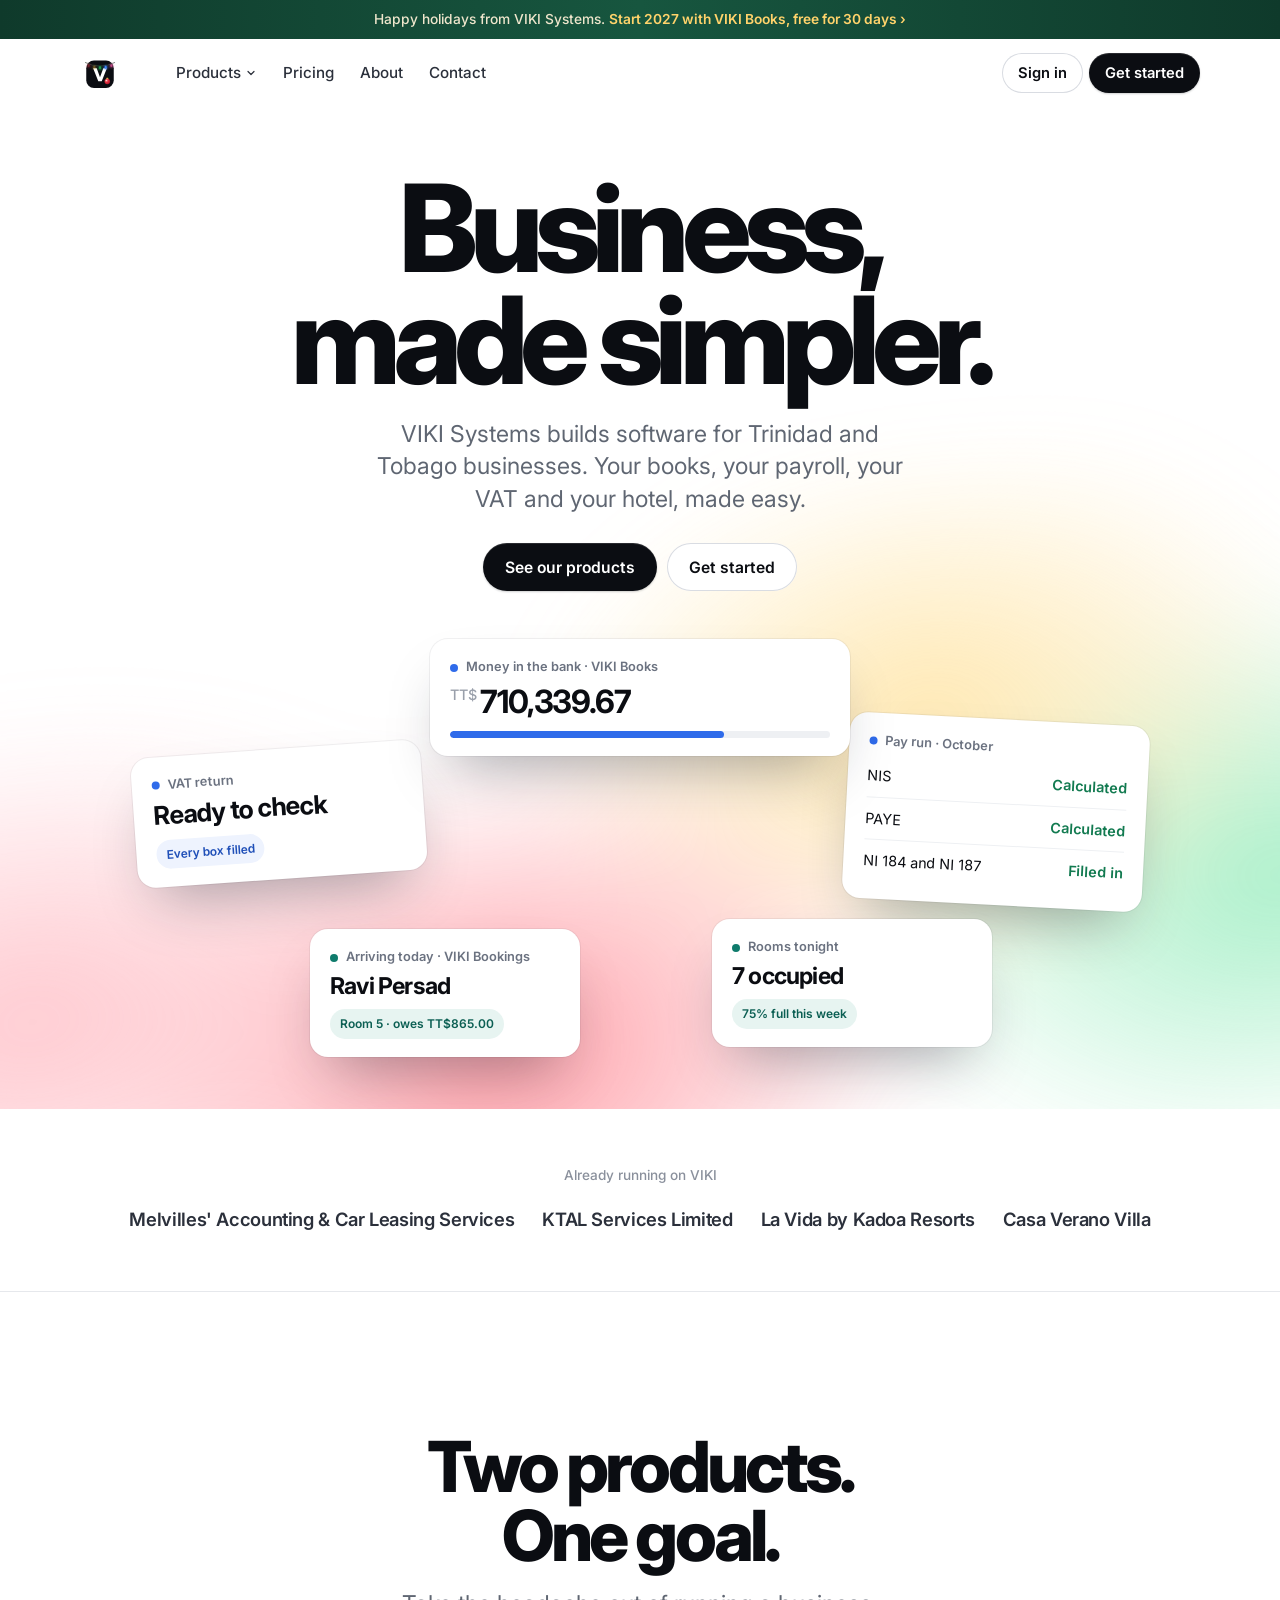
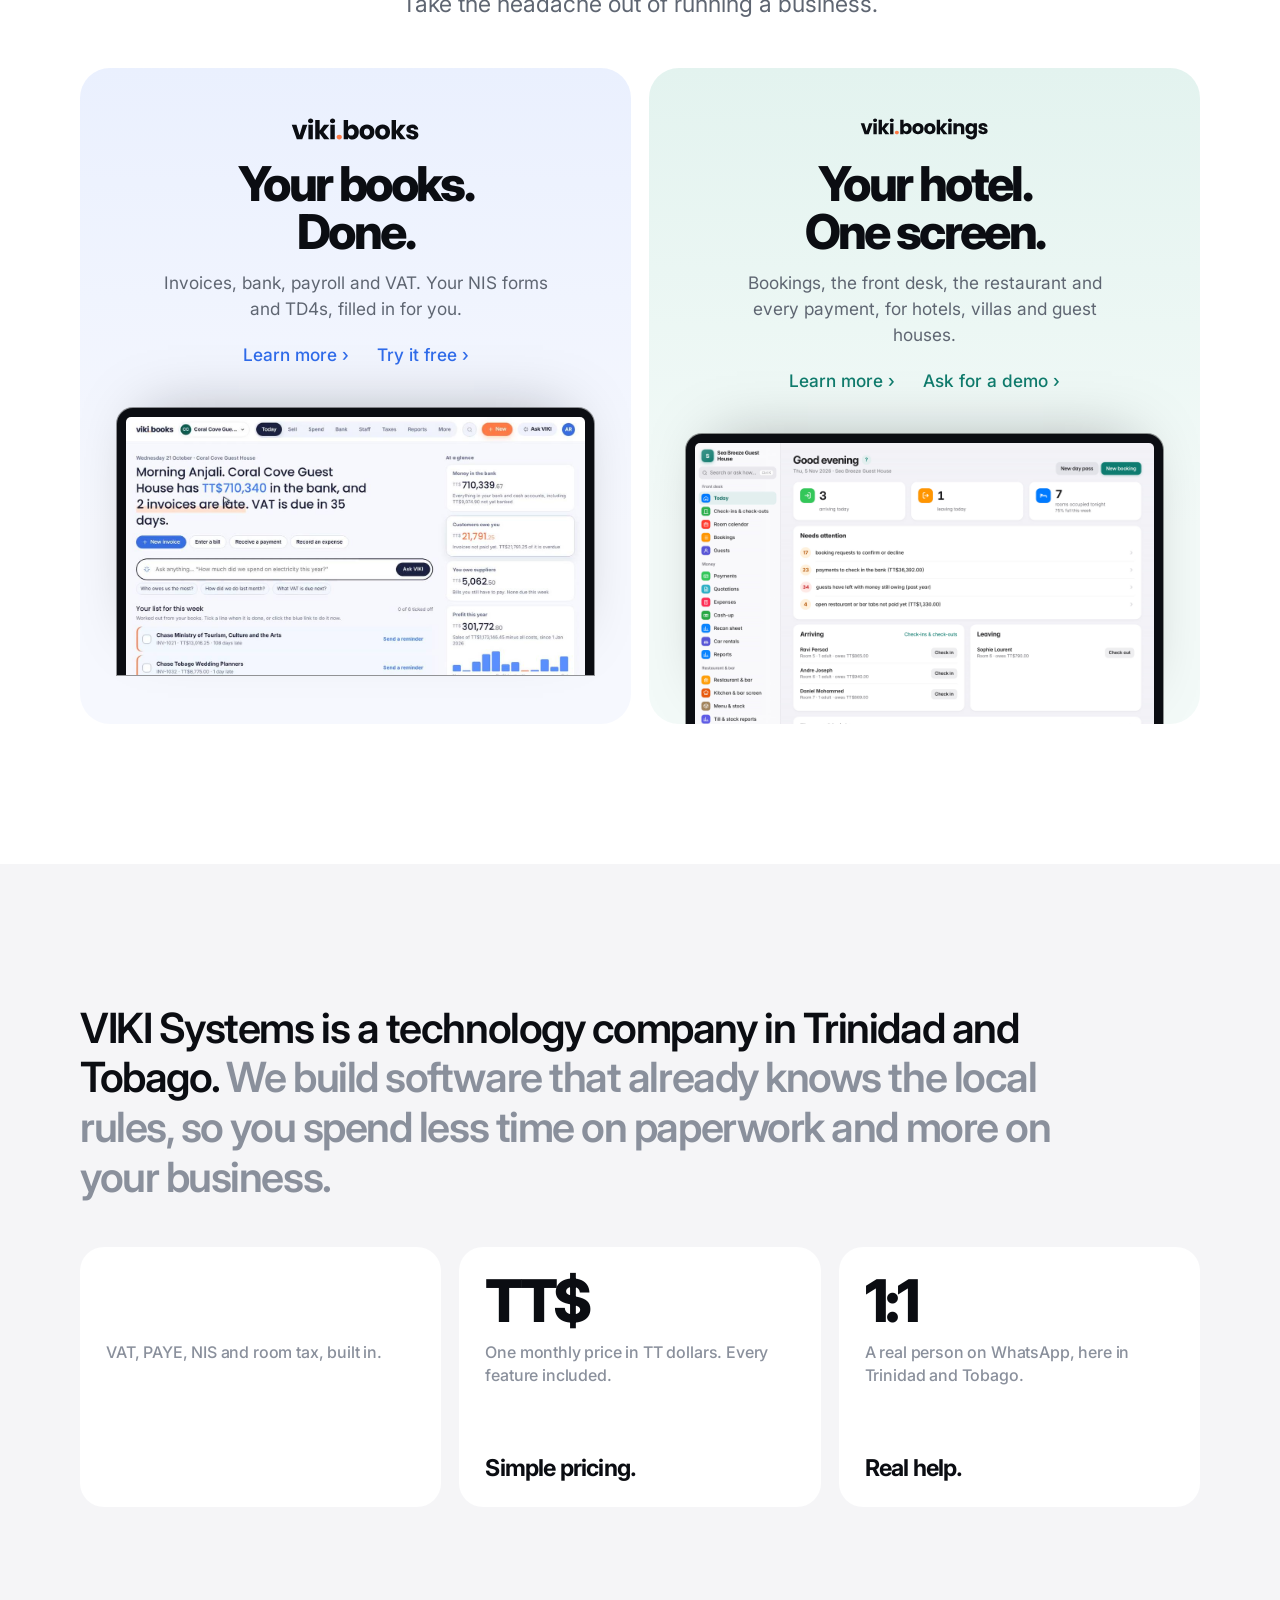
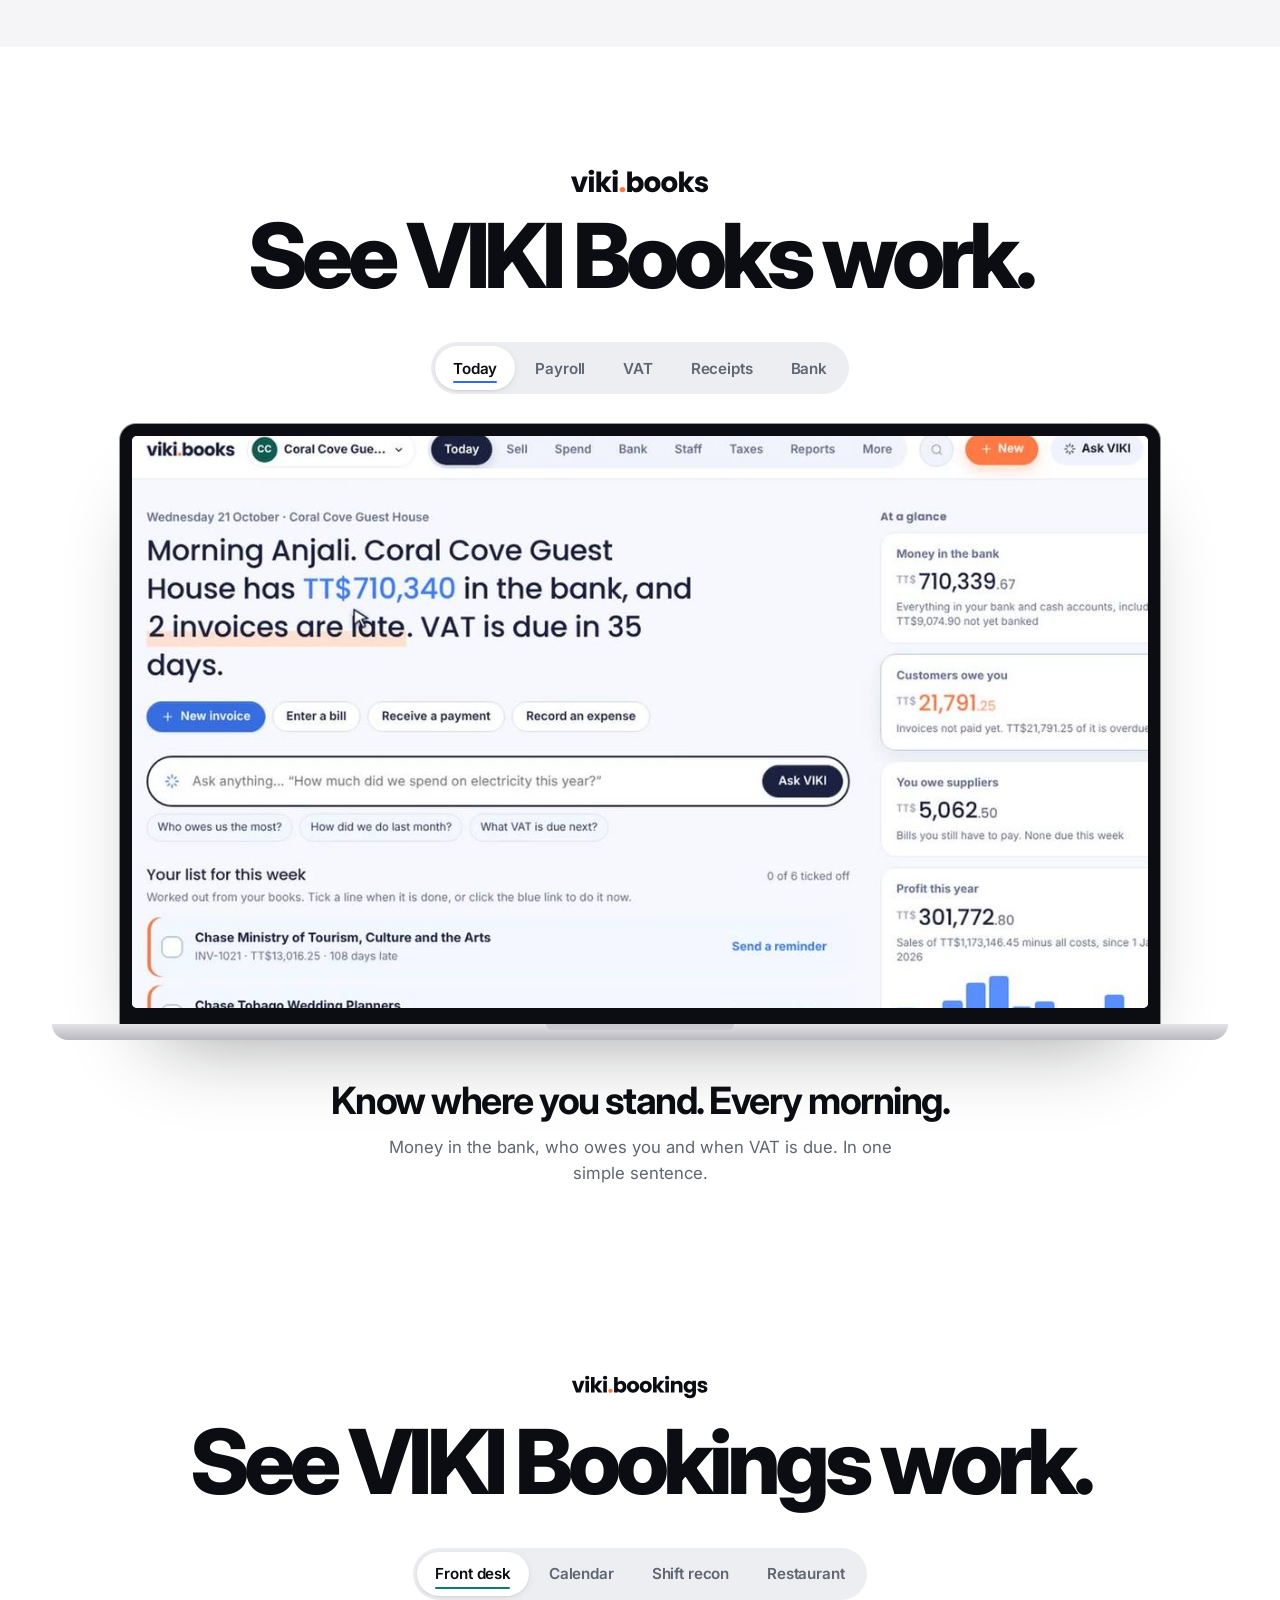
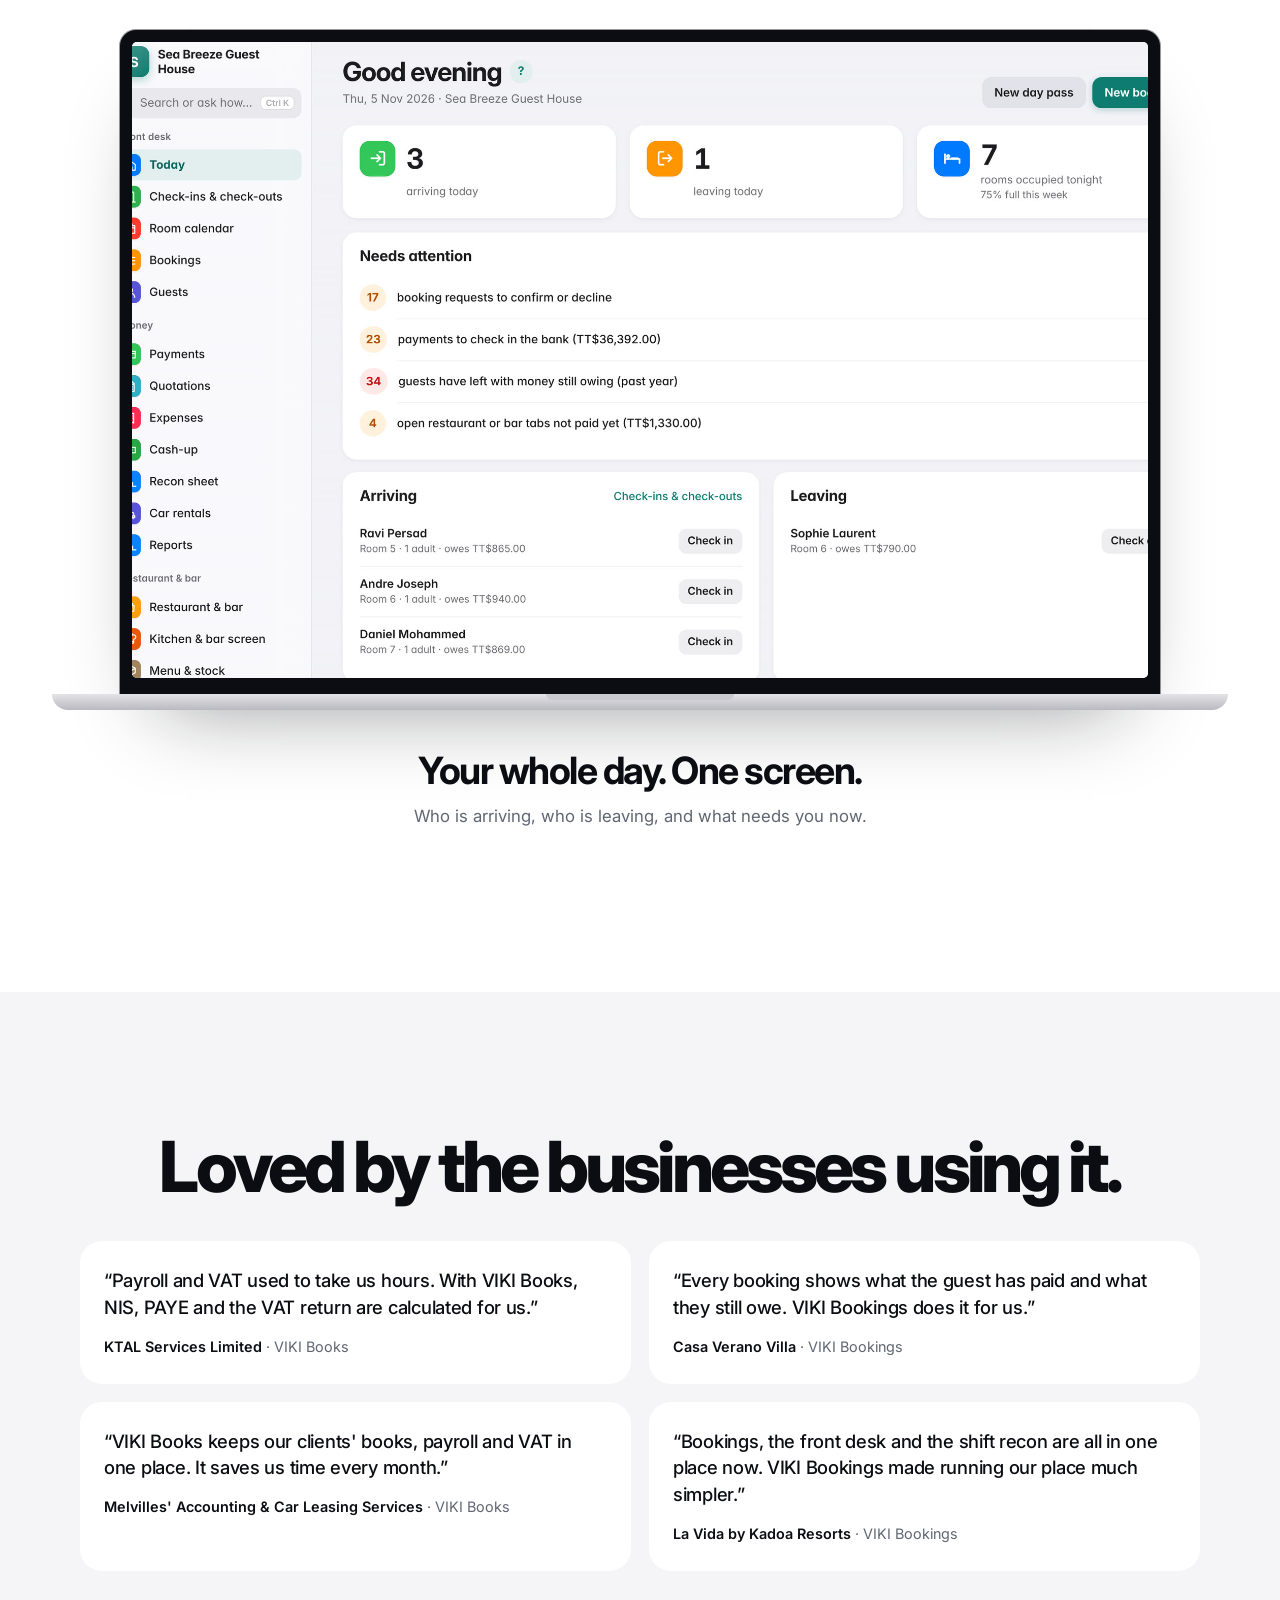
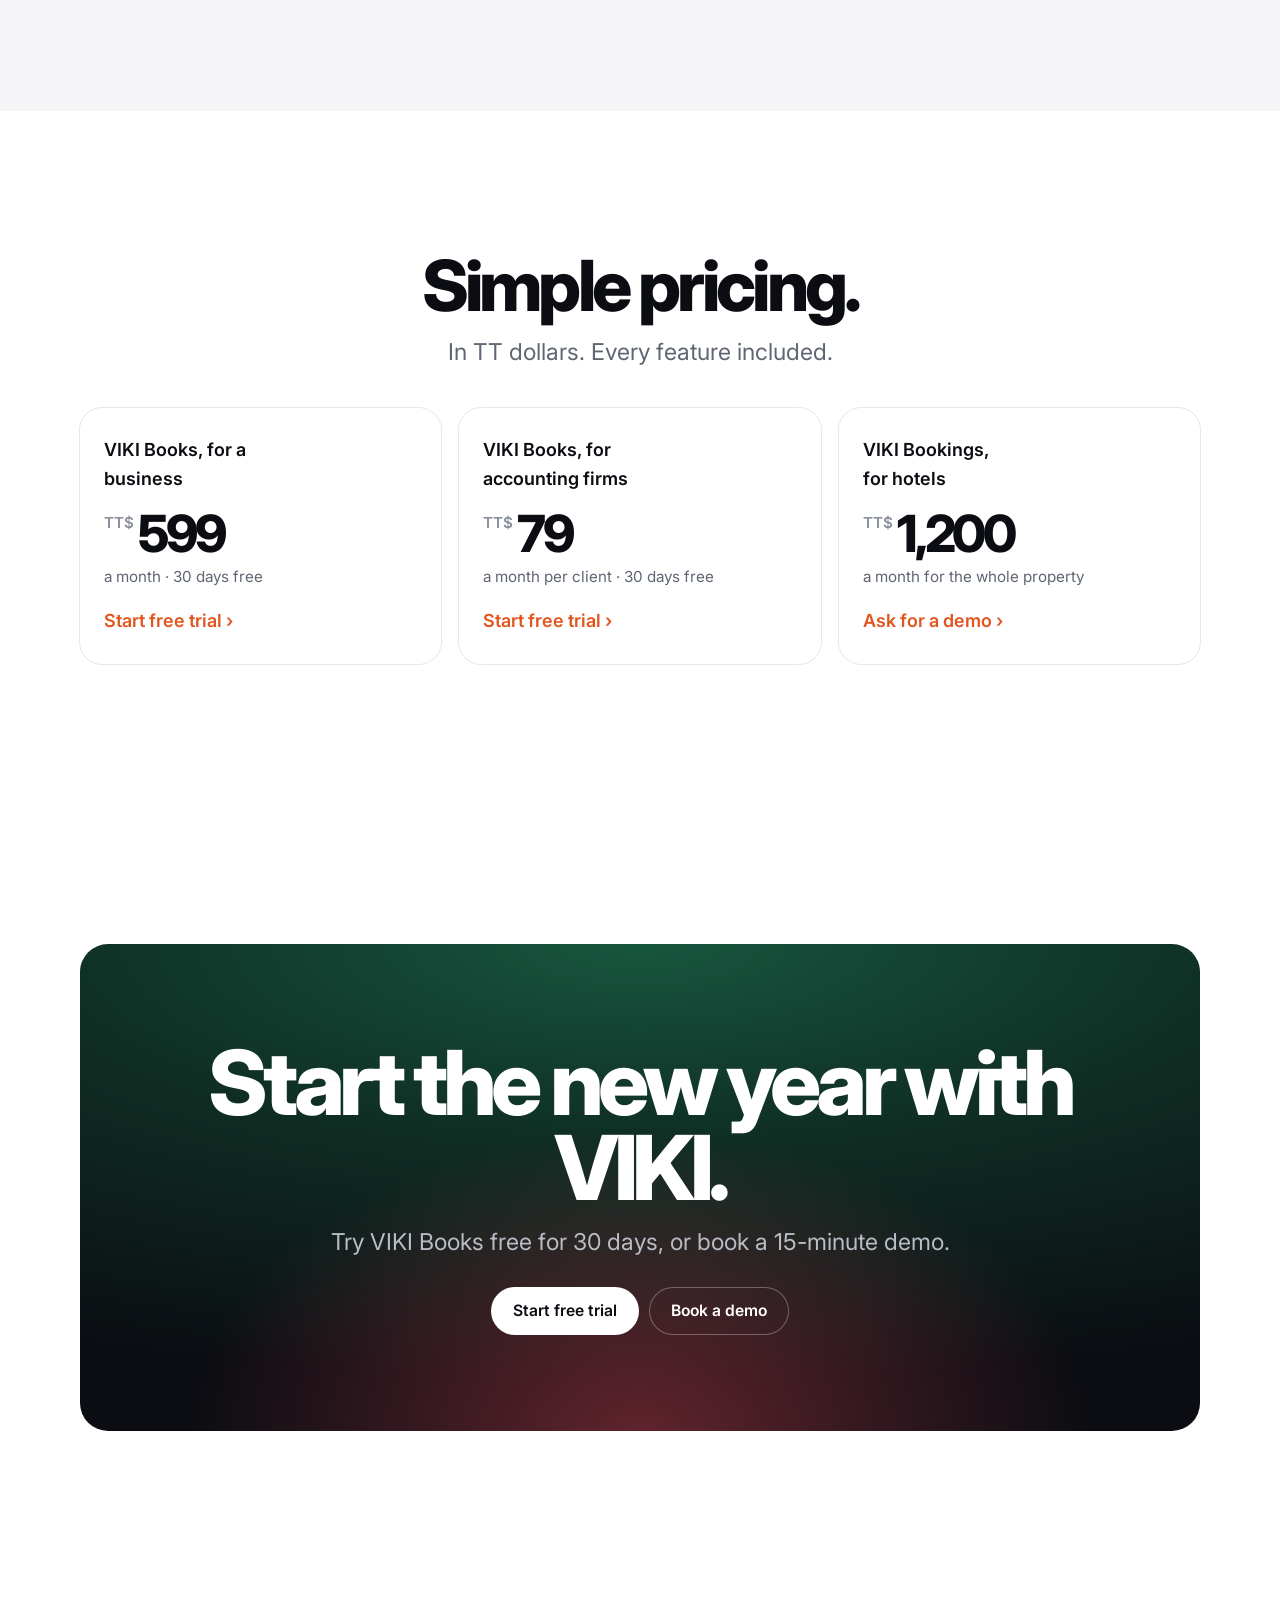
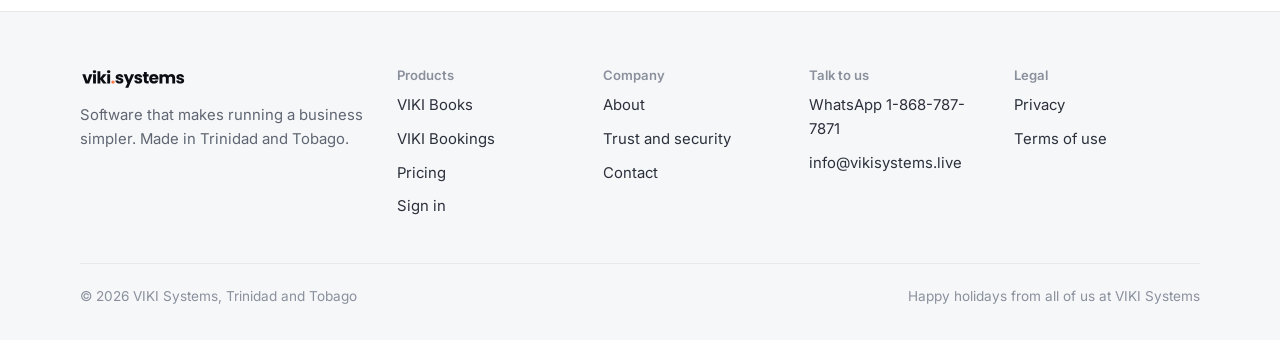
==== commit f42f71fd: "Plainer wording for Trinidad: calculated, shift recon, POS, simpler phrases" ====
--- a/index.html
+++ b/index.html
@@ -32,7 +32,7 @@
         <button type="button" aria-expanded="false" aria-haspopup="true">Products <svg viewBox="0 0 24 24" fill="none" stroke="currentColor" stroke-width="2.4" stroke-linecap="round" stroke-linejoin="round" aria-hidden="true"><path d="M6 9l6 6 6-6"/></svg></button>
         <div class="nav__panel">
           <a class="nav__item" href="books/"><i class="pico pico--books" aria-hidden="true"><svg viewBox="0 0 24 24" fill="none" stroke="currentColor" stroke-width="2" stroke-linecap="round" stroke-linejoin="round"><path d="M4 20V10M10 20V4M16 20v-7M22 20H2"/></svg></i><span><b>VIKI Books</b><span>Accounting, payroll and VAT for businesses and accounting firms</span></span></a>
-          <a class="nav__item" href="bookings/"><i class="pico pico--bk" aria-hidden="true"><svg viewBox="0 0 24 24" fill="none" stroke="currentColor" stroke-width="2" stroke-linecap="round" stroke-linejoin="round"><path d="M3 18V8M3 14h18v4M21 14v-2a3 3 0 0 0-3-3h-7v5"/><circle cx="7" cy="11" r="2"/></svg></i><span><b>VIKI Bookings</b><span>Bookings, front desk, restaurant, payments and cash-up for hotels</span></span></a>
+          <a class="nav__item" href="bookings/"><i class="pico pico--bk" aria-hidden="true"><svg viewBox="0 0 24 24" fill="none" stroke="currentColor" stroke-width="2" stroke-linecap="round" stroke-linejoin="round"><path d="M3 18V8M3 14h18v4M21 14v-2a3 3 0 0 0-3-3h-7v5"/><circle cx="7" cy="11" r="2"/></svg></i><span><b>VIKI Bookings</b><span>Bookings, front desk, restaurant, payments and shift recon for hotels</span></span></a>
         </div>
       </div>
       <a href="pricing/">Pricing</a>
@@ -50,7 +50,7 @@
   <div class="sheet__group">
     <p class="sheet__label">Products</p>
     <a class="nav__item" href="books/"><i class="pico pico--books" aria-hidden="true"><svg viewBox="0 0 24 24" fill="none" stroke="currentColor" stroke-width="2" stroke-linecap="round" stroke-linejoin="round"><path d="M4 20V10M10 20V4M16 20v-7M22 20H2"/></svg></i><span><b>VIKI Books</b><span>Accounting, payroll and VAT for businesses and accounting firms</span></span></a>
-          <a class="nav__item" href="bookings/"><i class="pico pico--bk" aria-hidden="true"><svg viewBox="0 0 24 24" fill="none" stroke="currentColor" stroke-width="2" stroke-linecap="round" stroke-linejoin="round"><path d="M3 18V8M3 14h18v4M21 14v-2a3 3 0 0 0-3-3h-7v5"/><circle cx="7" cy="11" r="2"/></svg></i><span><b>VIKI Bookings</b><span>Bookings, front desk, restaurant, payments and cash-up for hotels</span></span></a>
+          <a class="nav__item" href="bookings/"><i class="pico pico--bk" aria-hidden="true"><svg viewBox="0 0 24 24" fill="none" stroke="currentColor" stroke-width="2" stroke-linecap="round" stroke-linejoin="round"><path d="M3 18V8M3 14h18v4M21 14v-2a3 3 0 0 0-3-3h-7v5"/><circle cx="7" cy="11" r="2"/></svg></i><span><b>VIKI Bookings</b><span>Bookings, front desk, restaurant, payments and shift recon for hotels</span></span></a>
   </div>
   <div class="sheet__links">
     <a href="pricing/">Pricing</a>
@@ -68,8 +68,8 @@
 <section class="hx6">
   <div class="glow" aria-hidden="true"></div>
   <div class="wrap">
-    <h1 class="h-hero rv">Business,<br>made simpler.</h1>
-    <p class="lede rv rv-d1">VIKI Systems builds software for Trinidad and Tobago businesses. Your books, your payroll, your VAT and your hotel, in plain words.</p>
+    <h1 class="h-hero rv">Business,<br><span class="g">made simpler.</span></h1>
+    <p class="lede rv rv-d1">VIKI Systems builds software for Trinidad and Tobago businesses. Your books, your payroll, your VAT and your hotel, made easy.</p>
     <div class="actions actions--stack rv rv-d2">
       <a class="btn btn--dark" href="#products">See our products</a>
       <a class="btn btn--light" href="pricing/">Get started</a>
@@ -77,7 +77,7 @@
     <div class="stage6 rv" aria-label="Examples from VIKI Books and VIKI Bookings, with sample data" role="img">
       <div class="ui6 p1"><small><i></i>Money in the bank · VIKI Books</small><b><s>TT$</s>710,339.67</b><div class="bar"><i style="--w:72%"></i></div></div>
       <div class="ui6 p2 float"><small><i></i>VAT return</small><b style="font-size:1.6rem">Ready to check</b><span class="tagx">Every box filled</span></div>
-      <div class="ui6 p3 float float--2"><small><i></i>Pay run · October</small><div class="r"><span>NIS</span><span class="ok">Worked out</span></div><div class="r"><span>PAYE</span><span class="ok">Worked out</span></div><div class="r"><span>NI 184 and NI 187</span><span class="ok">Filled in</span></div></div>
+      <div class="ui6 p3 float float--2"><small><i></i>Pay run · October</small><div class="r"><span>NIS</span><span class="ok">Calculated</span></div><div class="r"><span>PAYE</span><span class="ok">Calculated</span></div><div class="r"><span>NI 184 and NI 187</span><span class="ok">Filled in</span></div></div>
       <div class="ui6 ui6--bk p4 float float--3"><small><i></i>Arriving today · VIKI Bookings</small><b style="font-size:1.45rem">Ravi Persad</b><span class="tagx">Room 5 · owes TT$865.00</span></div>
       <div class="ui6 ui6--bk p5 float"><small><i></i>Rooms tonight</small><b style="font-size:1.45rem">7 occupied</b><span class="tagx">75% full this week</span></div>
     </div>
@@ -95,19 +95,19 @@
 <!-- WHAT WE MAKE: the two products, side by side -->
 <section class="sec" id="products">
   <div class="wrap">
-    <h2 class="h-2 center rv">Two products.<br>One goal.</h2>
-    <p class="lede center rv" style="margin:18px auto 0;max-width:560px">Take the slow, fiddly work out of running a business.</p>
+    <h2 class="h-2 center rv">Two products.<br><span class="g">One goal.</span></h2>
+    <p class="lede center rv" style="margin:18px auto 0;max-width:560px">Take the headache out of running a business.</p>
     <div class="ptiles">
       <article class="ptile ptile--books rv">
         <img class="ptile__logo" src="assets/brand/viki-books-logo-dark.svg" alt="VIKI Books" width="137" height="28">
-        <h3>Your books.<br>Done.</h3>
+        <h3>Your books.<br><span class="g">Done.</span></h3>
         <p>Invoices, bank, payroll and VAT. Your NIS forms and TD4s, filled in for you.</p>
         <p class="more"><a href="books/">Learn more ›</a><a href="https://books.vikisystems.live/#/signup">Try it free ›</a></p>
         <div class="ptile__shot"><div class="mac__scr"><img src="assets/products/books/books-today-dashboard.jpg" alt="VIKI Books Today screen with money in the bank and when VAT is due (sample business)" width="1200" height="675" loading="lazy"></div></div>
       </article>
       <article class="ptile ptile--bk rv rv-d1">
         <img class="ptile__logo" src="assets/brand/viki-bookings-logo-dark.svg" alt="VIKI Bookings" width="180" height="28">
-        <h3>Your hotel.<br>One screen.</h3>
+        <h3>Your hotel.<br><span class="g">One screen.</span></h3>
         <p>Bookings, the front desk, the restaurant and every payment, for hotels, villas and guest houses.</p>
         <p class="more"><a href="bookings/">Learn more ›</a><a href="https://wa.me/18687877871?text=Hi%2C%20I%27d%20like%20a%20demo%20of%20VIKI%20Bookings%20for%20my%20property." target="_blank" rel="noopener">Ask for a demo ›</a></p>
         <div class="ptile__shot"><div class="mac__scr"><img src="assets/products/bookings/bookings-front-desk.jpg" alt="VIKI Bookings front desk with arrivals, departures and what needs attention (sample guest house)" width="2200" height="1376" loading="lazy"></div></div>
@@ -138,7 +138,7 @@
       <div class="xp__dev">
         <div class="mac"><div class="mac__scr"><div class="xp__screen" style="--ar:56.286%"><figure class="xp__slide is-on" role="tabpanel" id="xp-books-5-p0" aria-labelledby="xp-books-5-t0"><div class="xp__img" style="--fx:13%;--fy:40%"><img src="assets/products/books/books-today-dashboard.jpg" alt="VIKI Books Today screen: money in the bank, late invoices and when VAT is due (sample business)" width="1200" height="675" loading="lazy" decoding="async"></div></figure><figure class="xp__slide" role="tabpanel" id="xp-books-5-p1" aria-labelledby="xp-books-5-t1" hidden><div class="xp__img" style="--fx:74%;--fy:40%"><img src="assets/products/books/books-payroll.jpg" alt="VIKI Books pay run: gross pay, take-home pay, PAYE, NIS and health surcharge for five people (sample business)" width="1200" height="675" loading="lazy" decoding="async"></div></figure><figure class="xp__slide" role="tabpanel" id="xp-books-5-p2" aria-labelledby="xp-books-5-t2" hidden><div class="xp__img" style="--fx:12%;--fy:13%"><img src="assets/products/books/books-vat-return.jpg" alt="VIKI Books VAT return laid out box by box like the BIR form, beside the VAT registration limit chart (sample business)" width="1200" height="675" loading="lazy" decoding="async"></div></figure><figure class="xp__slide" role="tabpanel" id="xp-books-5-p3" aria-labelledby="xp-books-5-t3" hidden><div class="xp__img" style="--fx:10%;--fy:41%"><img src="assets/products/books/books-read-receipts.jpg" alt="VIKI Books reading a receipt photo into supplier, date, receipt number and VAT (sample business)" width="1400" height="788" loading="lazy" decoding="async"></div></figure><figure class="xp__slide" role="tabpanel" id="xp-books-5-p4" aria-labelledby="xp-books-5-t4" hidden><div class="xp__img" style="--fx:11%;--fy:56%"><img src="assets/products/books/books-bank-matching.jpg" alt="VIKI Books bank matching: bank statement lines with the payment VIKI suggests for each (sample business)" width="1200" height="675" loading="lazy" decoding="async"></div></figure></div></div><div class="mac__base"></div></div>
       </div>
-      <div class="xp__copy"><div class="xp__txt is-on"><h3>Know where you stand. Every morning.</h3><p>Money in the bank, who owes you and when VAT is due. In one plain sentence.</p></div><div class="xp__txt" hidden><h3>Payroll in minutes. NIS, PAYE and health surcharge done.</h3><p>Every pay run works out take-home pay and what goes to government. Then VIKI fills in your NI 184 and NI 187 forms and your TD4s.</p></div><div class="xp__txt" hidden><h3>Your VAT return. Every box filled.</h3><p>Laid out like the BIR form. Check it, copy it onto e-Tax by the 25th, done.</p></div><div class="xp__txt" hidden><h3>Snap a receipt. VIKI reads it.</h3><p>Take a photo. VIKI fills in the supplier, the date and the VAT. You check it and save.</p></div><div class="xp__txt" hidden><h3>Your bank, matched in one click.</h3><p>Bring in your statement. VIKI finds each payment in your books, and you accept them all at once.</p></div></div>
+      <div class="xp__copy"><div class="xp__txt is-on"><h3>Know where you stand. Every morning.</h3><p>Money in the bank, who owes you and when VAT is due. In one simple sentence.</p></div><div class="xp__txt" hidden><h3>Payroll in minutes. NIS, PAYE and health surcharge done.</h3><p>Every pay run calculates take-home pay and what goes to the government. Then VIKI fills in your NI 184 and NI 187 forms and your TD4s.</p></div><div class="xp__txt" hidden><h3>Your VAT return. Every box filled.</h3><p>Laid out like the BIR form. Check it, enter it on e-Tax by the 25th, done.</p></div><div class="xp__txt" hidden><h3>Snap a receipt. VIKI reads it.</h3><p>Take a photo. VIKI fills in the supplier, the date and the VAT. You check it and save.</p></div><div class="xp__txt" hidden><h3>Your bank, matched in one click.</h3><p>Import your bank statement. VIKI finds each payment in your books, and you accept them all at once.</p></div></div>
     </div>
   </div>
 </section>
@@ -149,11 +149,11 @@
     <img class="show6__logo rv" src="assets/brand/viki-bookings-logo-dark.svg" alt="VIKI Bookings" width="180" height="28">
     <h2 class="h-1 rv">See VIKI Bookings work.</h2>
     <div class="xp xp--bookings rv" data-xp>
-      <div class="xp__tabs" role="tablist" aria-label="VIKI Bookings screens"><button type="button" role="tab" id="xp-bookings-4-t0" aria-controls="xp-bookings-4-p0" aria-selected="true" tabindex="0"><span>Front desk</span><i aria-hidden="true"></i></button><button type="button" role="tab" id="xp-bookings-4-t1" aria-controls="xp-bookings-4-p1" aria-selected="false" tabindex="-1"><span>Calendar</span><i aria-hidden="true"></i></button><button type="button" role="tab" id="xp-bookings-4-t2" aria-controls="xp-bookings-4-p2" aria-selected="false" tabindex="-1"><span>Cash-up</span><i aria-hidden="true"></i></button><button type="button" role="tab" id="xp-bookings-4-t3" aria-controls="xp-bookings-4-p3" aria-selected="false" tabindex="-1"><span>Restaurant</span><i aria-hidden="true"></i></button></div>
+      <div class="xp__tabs" role="tablist" aria-label="VIKI Bookings screens"><button type="button" role="tab" id="xp-bookings-4-t0" aria-controls="xp-bookings-4-p0" aria-selected="true" tabindex="0"><span>Front desk</span><i aria-hidden="true"></i></button><button type="button" role="tab" id="xp-bookings-4-t1" aria-controls="xp-bookings-4-p1" aria-selected="false" tabindex="-1"><span>Calendar</span><i aria-hidden="true"></i></button><button type="button" role="tab" id="xp-bookings-4-t2" aria-controls="xp-bookings-4-p2" aria-selected="false" tabindex="-1"><span>Shift recon</span><i aria-hidden="true"></i></button><button type="button" role="tab" id="xp-bookings-4-t3" aria-controls="xp-bookings-4-p3" aria-selected="false" tabindex="-1"><span>Restaurant</span><i aria-hidden="true"></i></button></div>
       <div class="xp__dev">
-        <div class="mac"><div class="mac__scr"><div class="xp__screen" style="--ar:62.545%"><figure class="xp__slide is-on" role="tabpanel" id="xp-bookings-4-p0" aria-labelledby="xp-bookings-4-t0"><div class="xp__img" style="--fx:28%;--fy:18%"><img src="assets/products/bookings/bookings-front-desk.jpg" alt="VIKI Bookings front desk: arrivals, departures, rooms occupied and what needs attention (sample guest house)" width="2200" height="1376" loading="lazy" decoding="async"></div></figure><figure class="xp__slide" role="tabpanel" id="xp-bookings-4-p1" aria-labelledby="xp-bookings-4-t1" hidden><div class="xp__img" style="--fx:44%;--fy:31%"><img src="assets/products/bookings/bookings-room-calendar.jpg" alt="VIKI Bookings room calendar: every room and night with what each guest owes (sample guest house)" width="2200" height="1376" loading="lazy" decoding="async"></div></figure><figure class="xp__slide" role="tabpanel" id="xp-bookings-4-p2" aria-labelledby="xp-bookings-4-t2" hidden><div class="xp__img" style="--fx:86%;--fy:44%"><img src="assets/products/bookings/bookings-cash-up.jpg" alt="VIKI Bookings shift cash-up: total received, hotel and restaurant takings, and cash counted against expected (sample guest house)" width="2200" height="1046" loading="lazy" decoding="async"></div></figure><figure class="xp__slide" role="tabpanel" id="xp-bookings-4-p3" aria-labelledby="xp-bookings-4-t3" hidden><div class="xp__img" style="--fx:45%;--fy:41%"><img src="assets/products/bookings/bookings-restaurant-bar.jpg" alt="VIKI Bookings restaurant and bar till: tables with open bills, food ready and quick sales (sample guest house)" width="2200" height="1376" loading="lazy" decoding="async"></div></figure></div></div><div class="mac__base"></div></div>
-      </div>
-      <div class="xp__copy"><div class="xp__txt is-on"><h3>Your whole day. One screen.</h3><p>Who is arriving, who is leaving, and what needs you now.</p></div><div class="xp__txt" hidden><h3>Never double-book a room again.</h3><p>Every room, every night, and what each guest still owes. Bookings from the big booking sites land here too.</p></div><div class="xp__txt" hidden><h3>Cash-up in one step. Short or over, you know.</h3><p>Staff count the cash. VIKI shows what was expected, and every card, deposit and Linx payment.</p></div><div class="xp__txt" hidden><h3>Tap a table. Send it to the kitchen.</h3><p>Your restaurant and bar till, built in. Charge it to the room, and stock counts down by itself.</p></div></div>
+        <div class="mac"><div class="mac__scr"><div class="xp__screen" style="--ar:62.545%"><figure class="xp__slide is-on" role="tabpanel" id="xp-bookings-4-p0" aria-labelledby="xp-bookings-4-t0"><div class="xp__img" style="--fx:28%;--fy:18%"><img src="assets/products/bookings/bookings-front-desk.jpg" alt="VIKI Bookings front desk: arrivals, departures, rooms occupied and what needs attention (sample guest house)" width="2200" height="1376" loading="lazy" decoding="async"></div></figure><figure class="xp__slide" role="tabpanel" id="xp-bookings-4-p1" aria-labelledby="xp-bookings-4-t1" hidden><div class="xp__img" style="--fx:44%;--fy:31%"><img src="assets/products/bookings/bookings-room-calendar.jpg" alt="VIKI Bookings room calendar: every room and night with what each guest owes (sample guest house)" width="2200" height="1376" loading="lazy" decoding="async"></div></figure><figure class="xp__slide" role="tabpanel" id="xp-bookings-4-p2" aria-labelledby="xp-bookings-4-t2" hidden><div class="xp__img" style="--fx:86%;--fy:44%"><img src="assets/products/bookings/bookings-cash-up.jpg" alt="VIKI Bookings shift recon: total received, hotel and restaurant sales, and cash counted against expected (sample guest house)" width="2200" height="1046" loading="lazy" decoding="async"></div></figure><figure class="xp__slide" role="tabpanel" id="xp-bookings-4-p3" aria-labelledby="xp-bookings-4-t3" hidden><div class="xp__img" style="--fx:45%;--fy:41%"><img src="assets/products/bookings/bookings-restaurant-bar.jpg" alt="VIKI Bookings restaurant and bar POS: tables with open bills, food ready and quick sales (sample guest house)" width="2200" height="1376" loading="lazy" decoding="async"></div></figure></div></div><div class="mac__base"></div></div>
+      </div>
+      <div class="xp__copy"><div class="xp__txt is-on"><h3>Your whole day. One screen.</h3><p>Who is arriving, who is leaving, and what needs you now.</p></div><div class="xp__txt" hidden><h3>Never double-book a room again.</h3><p>Every room, every night, and what each guest still owes. Bookings from the big booking sites land here too.</p></div><div class="xp__txt" hidden><h3>Shift recon in one step. Short or over, you know.</h3><p>Staff count the cash. VIKI shows what was expected, and every card, deposit and Linx payment.</p></div><div class="xp__txt" hidden><h3>Tap a table. Send the order to the kitchen.</h3><p>A restaurant and bar POS, built in. Charge it to the room, and your stock updates by itself.</p></div></div>
     </div>
   </div>
 </section>
@@ -163,10 +163,10 @@
   <div class="wrap">
     <h2 class="h-2 center rv" style="margin-bottom:40px">Loved by the businesses using it.</h2>
     <div class="quotes6 rv">
-      <figure><blockquote>“Payroll and VAT used to take us hours. With VIKI Books, NIS, PAYE and the VAT return are worked out for us.”</blockquote><figcaption><b>KTAL Services Limited</b> · VIKI Books</figcaption></figure>
+      <figure><blockquote>“Payroll and VAT used to take us hours. With VIKI Books, NIS, PAYE and the VAT return are calculated for us.”</blockquote><figcaption><b>KTAL Services Limited</b> · VIKI Books</figcaption></figure>
       <figure><blockquote>“Every booking shows what the guest has paid and what they still owe. VIKI Bookings does it for us.”</blockquote><figcaption><b>Casa Verano Villa</b> · VIKI Bookings</figcaption></figure>
       <figure><blockquote>“VIKI Books keeps our clients' books, payroll and VAT in one place. It saves us time every month.”</blockquote><figcaption><b>Melvilles' Accounting &amp; Car Leasing Services</b> · VIKI Books</figcaption></figure>
-      <figure><blockquote>“Bookings, the front desk and the cash-up are all in one place now. VIKI Bookings made running our place much simpler.”</blockquote><figcaption><b>La Vida by Kadoa Resorts</b> · VIKI Bookings</figcaption></figure>
+      <figure><blockquote>“Bookings, the front desk and the shift recon are all in one place now. VIKI Bookings made running our place much simpler.”</blockquote><figcaption><b>La Vida by Kadoa Resorts</b> · VIKI Bookings</figcaption></figure>
     </div>
   </div>
 </section>
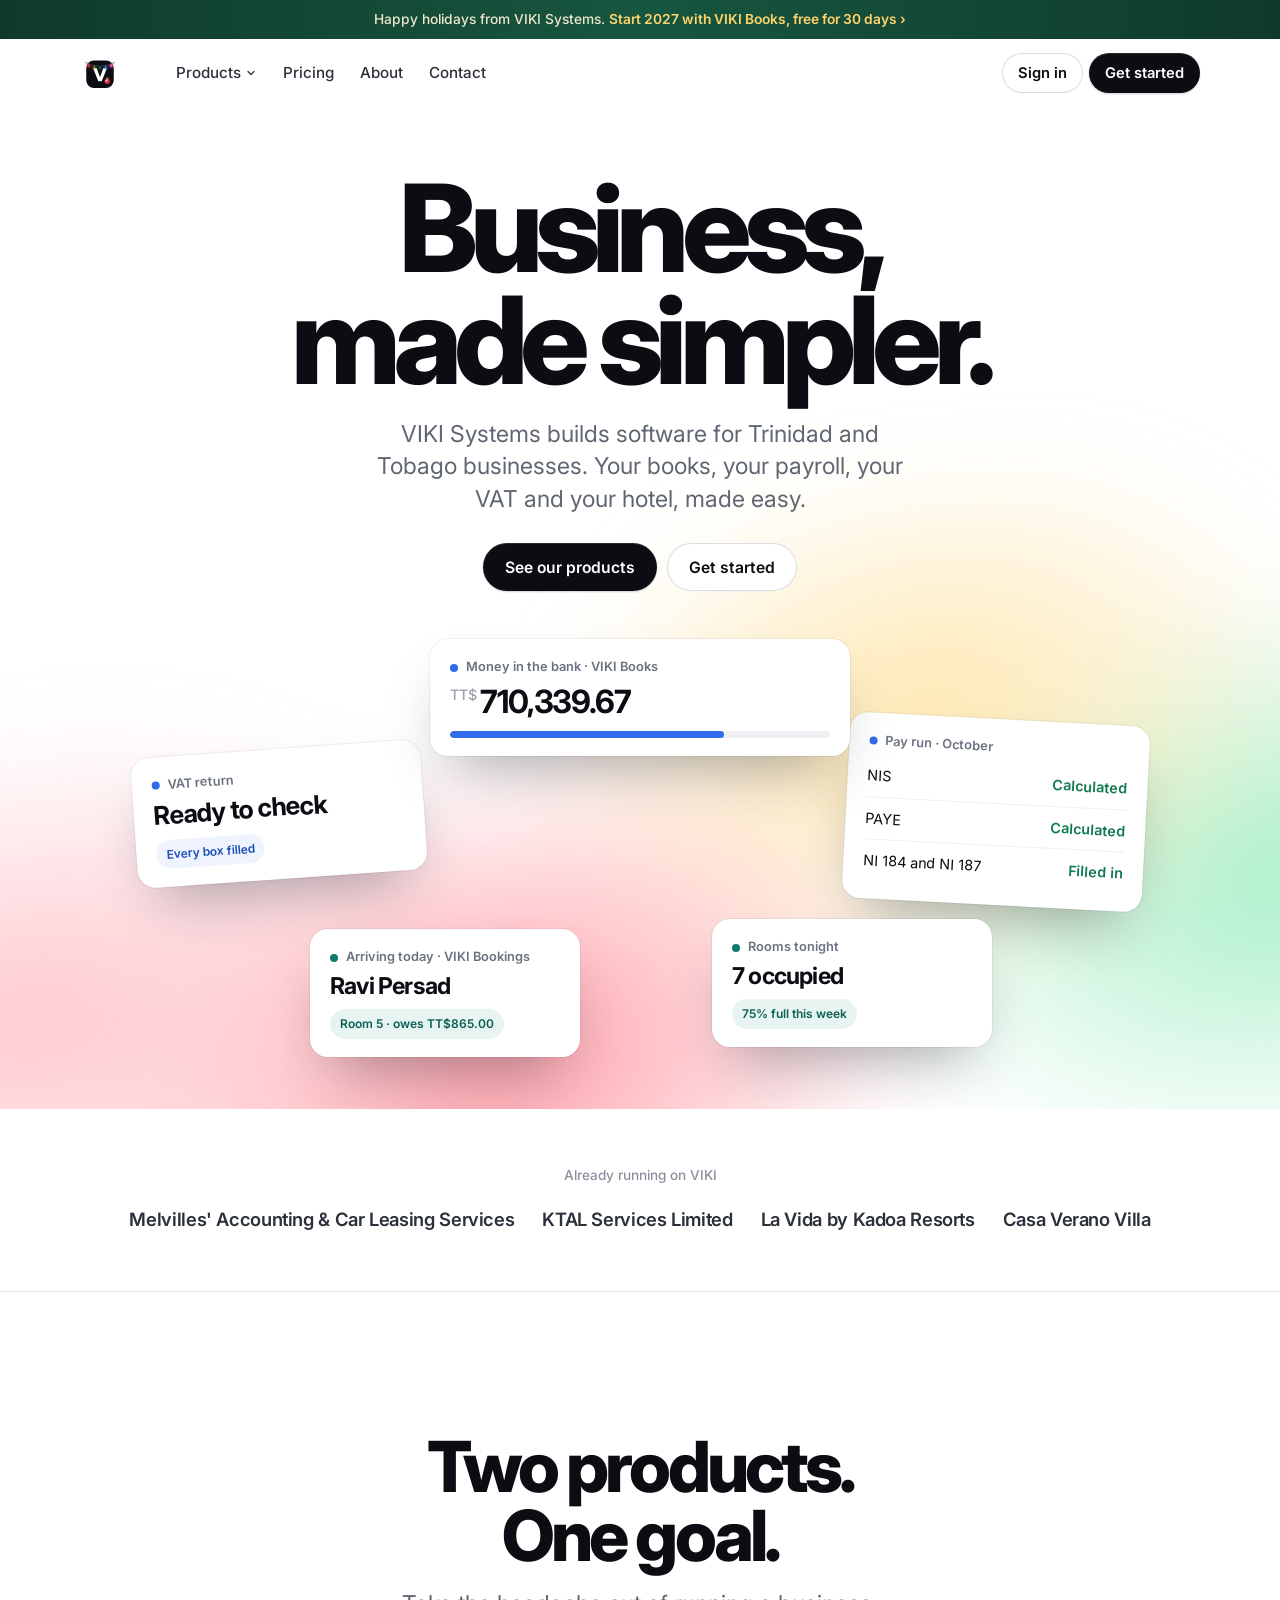
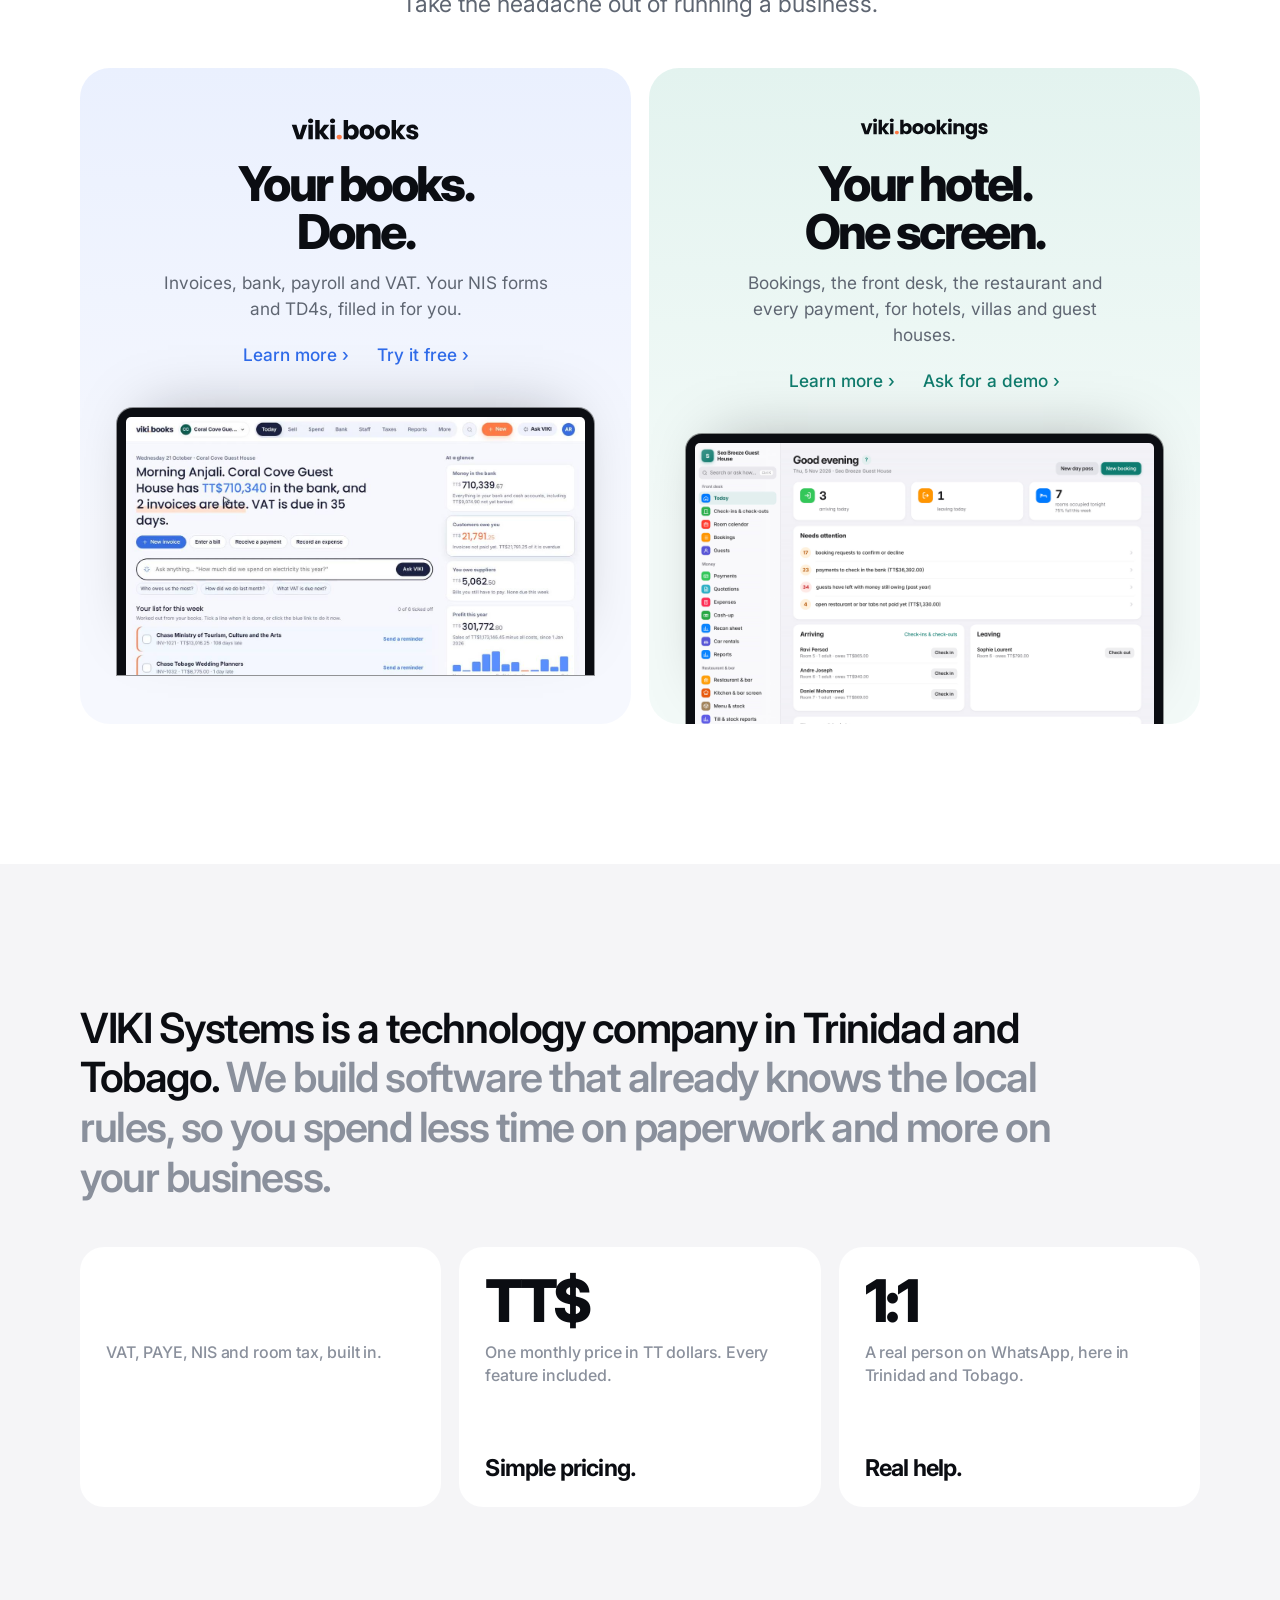
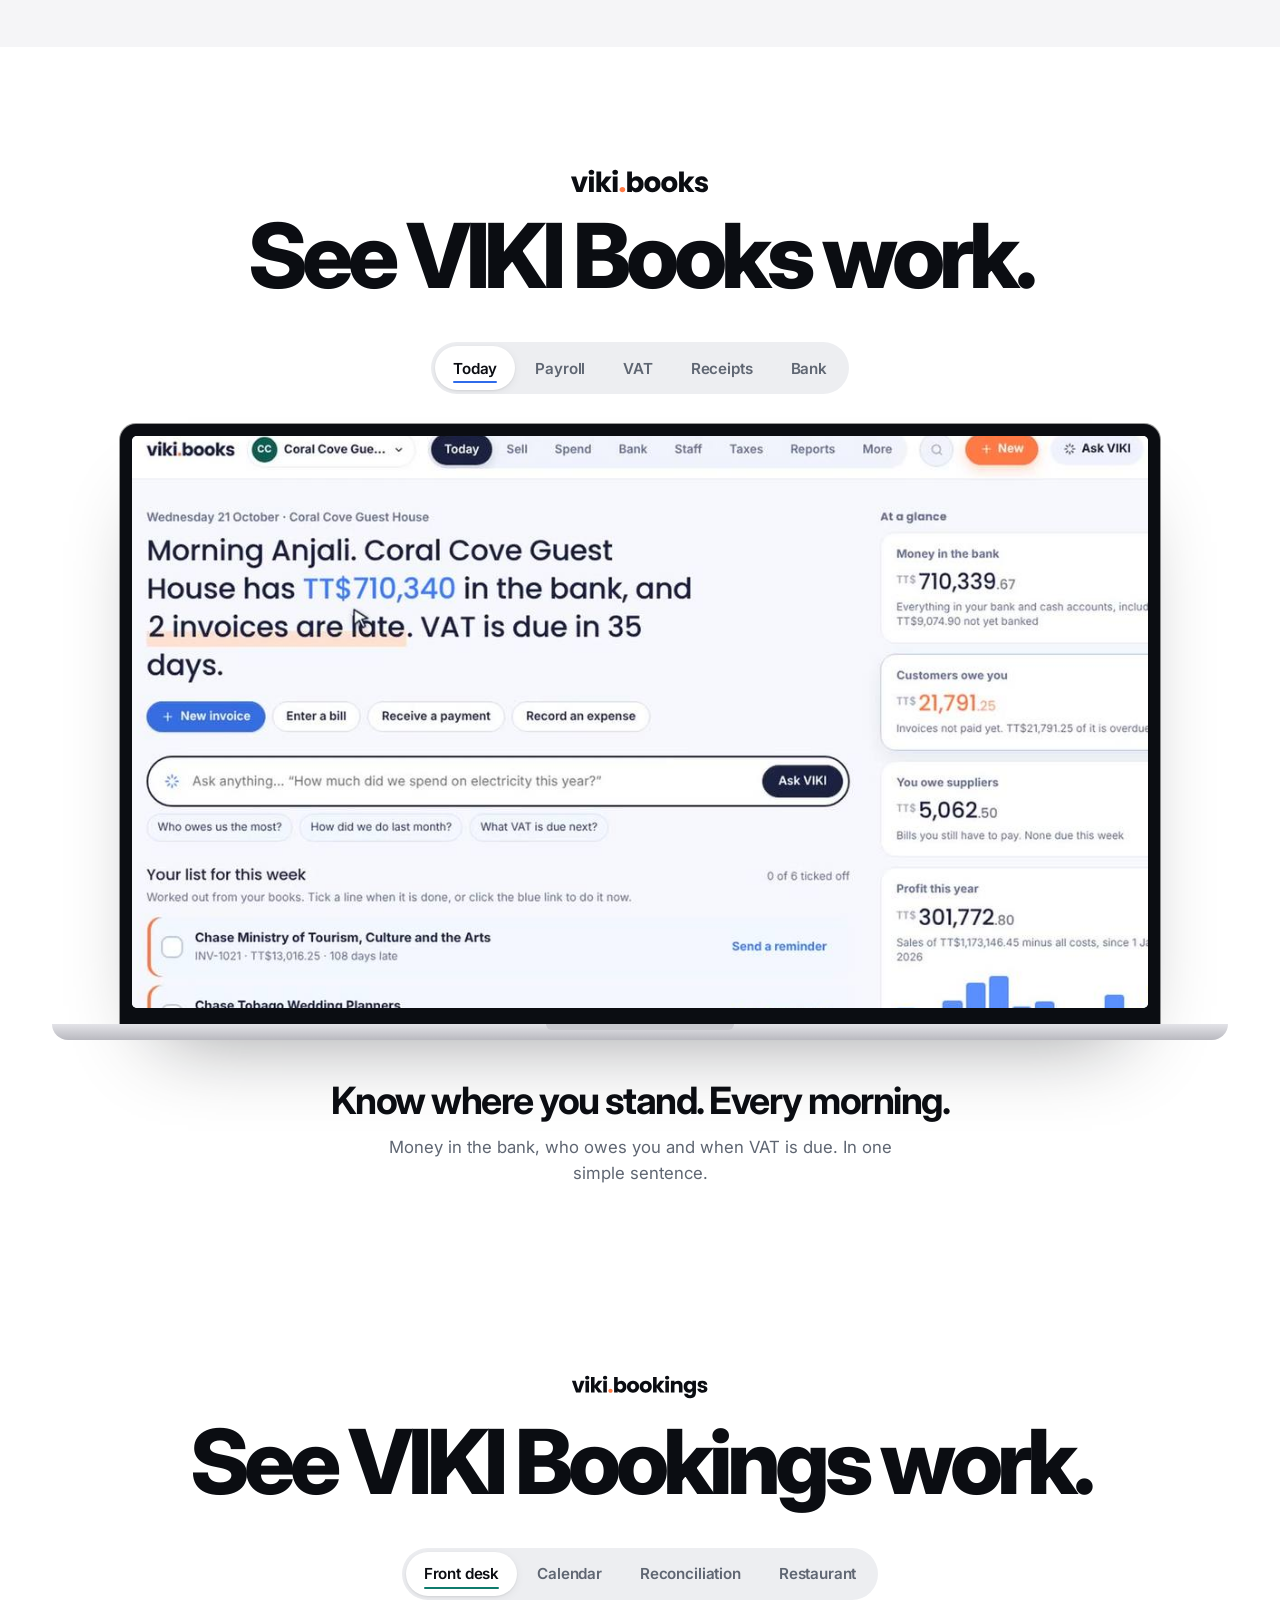
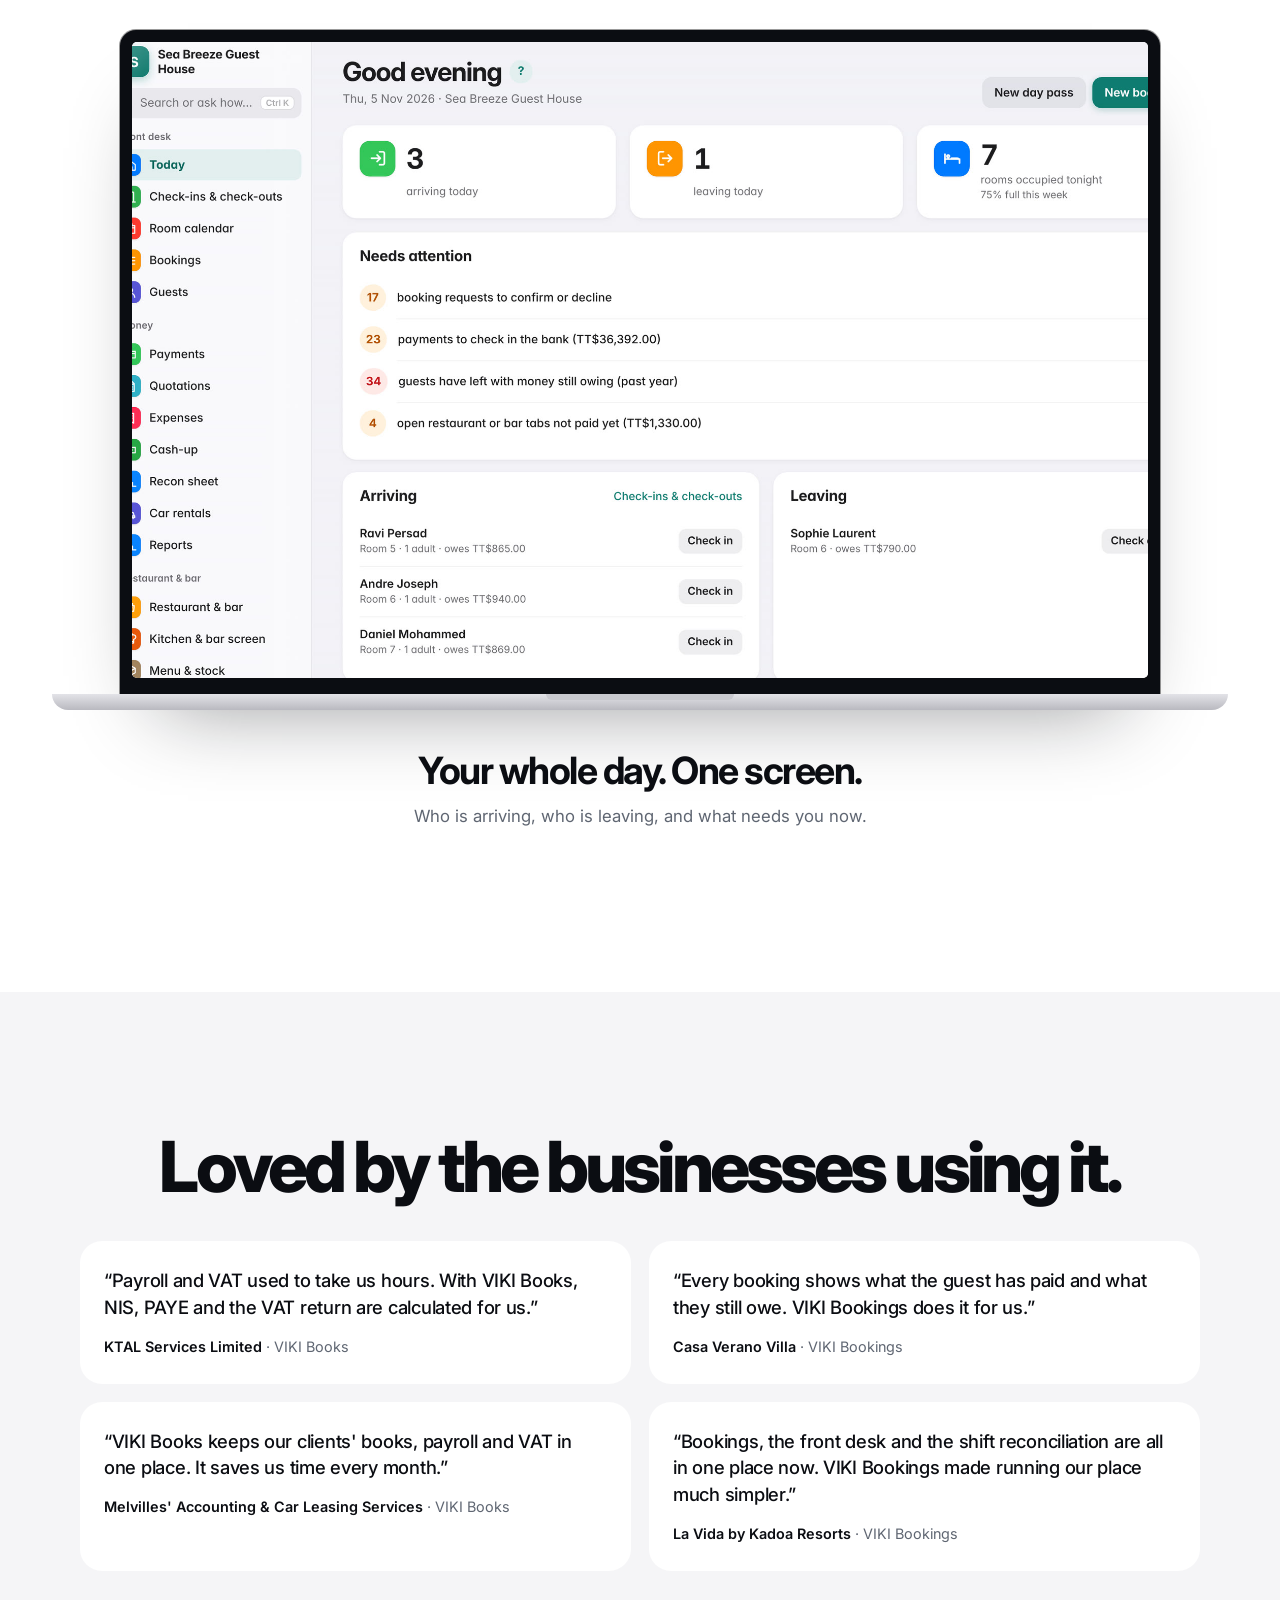
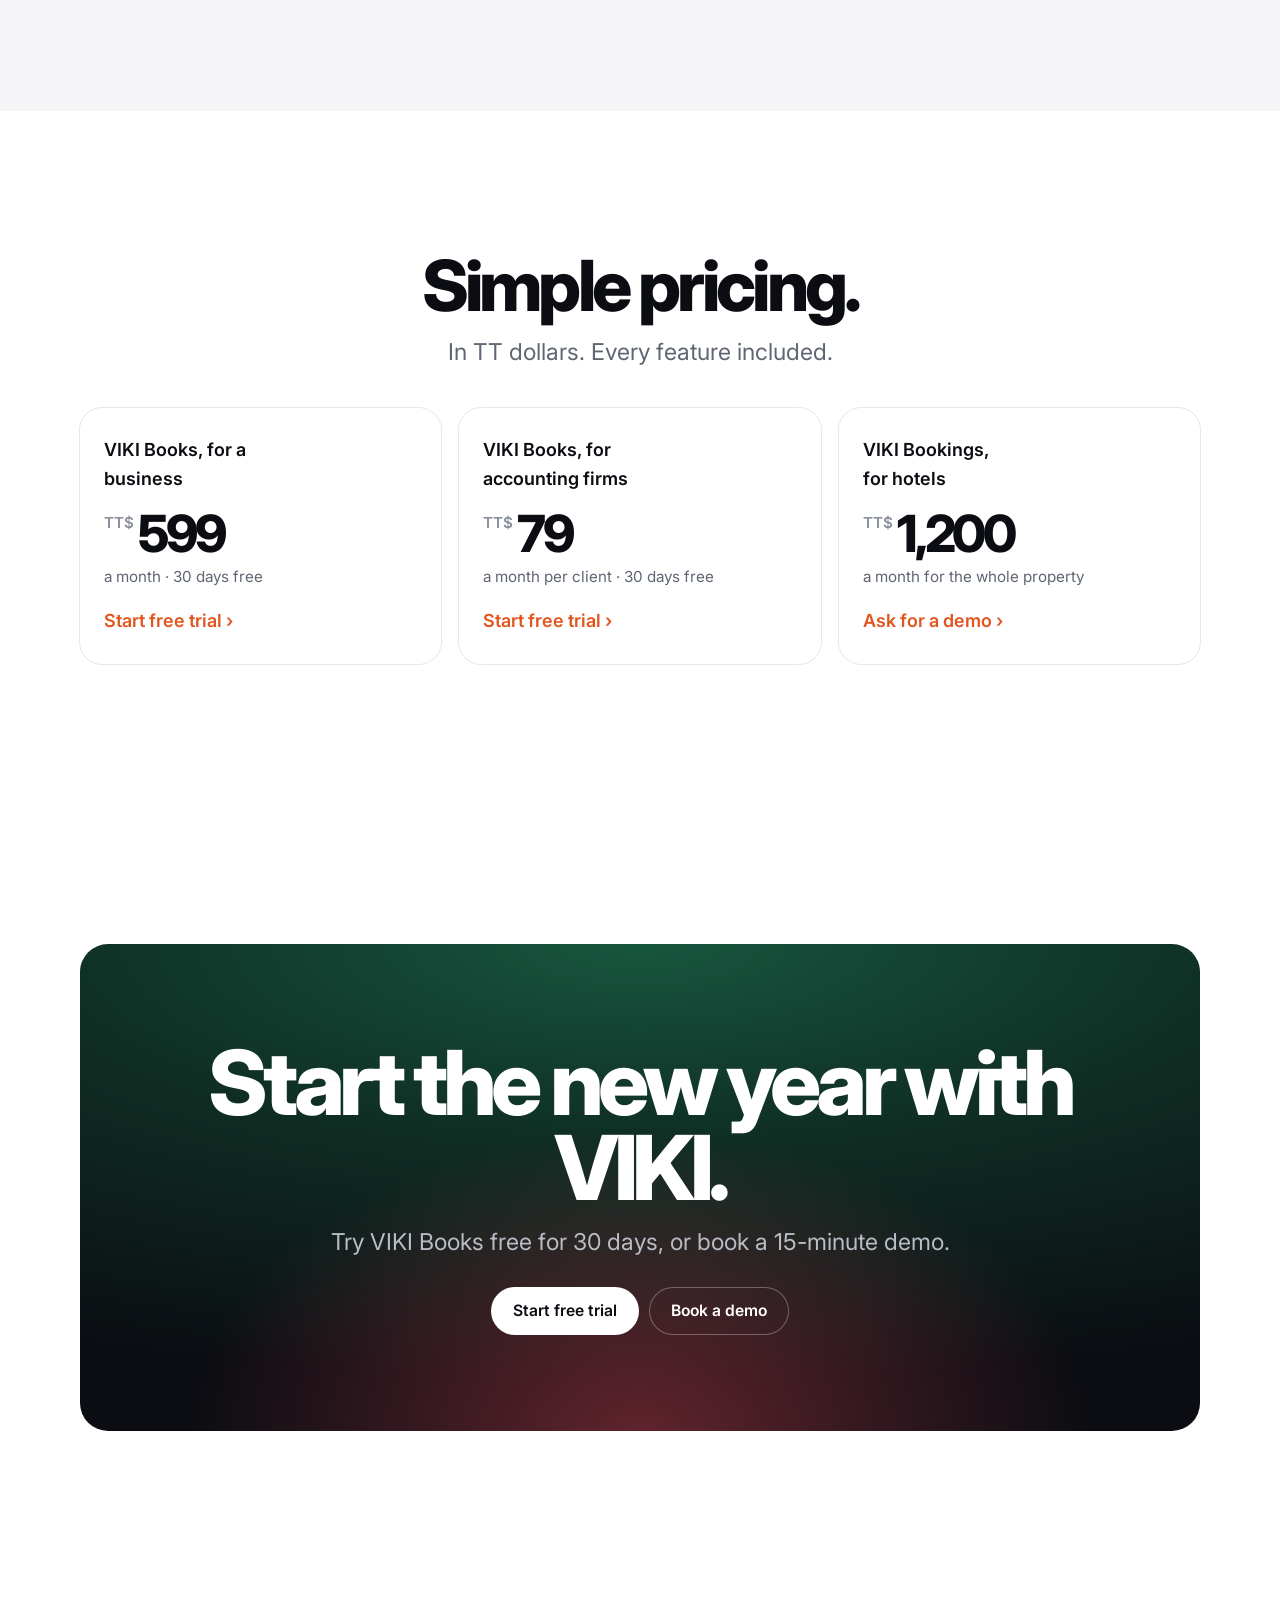
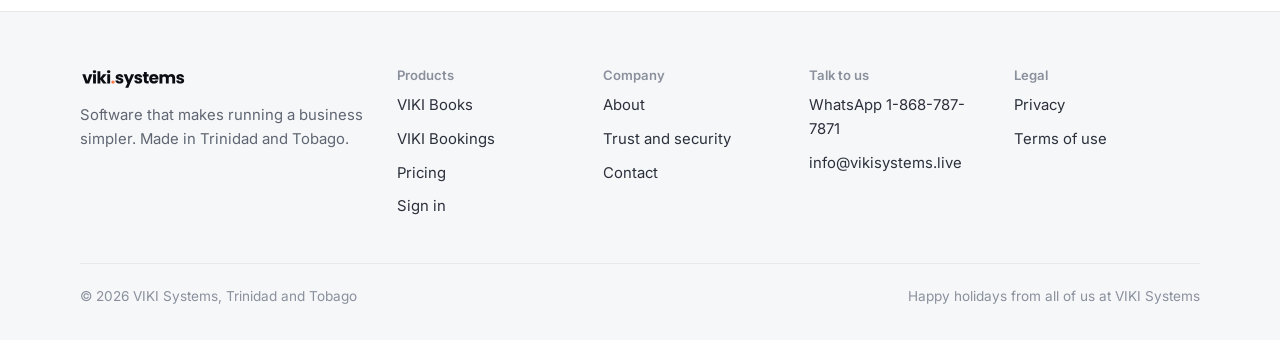
==== commit ad590899: "Proper international English: shift reconciliation, point-of-sale system" ====
--- a/index.html
+++ b/index.html
@@ -32,7 +32,7 @@
         <button type="button" aria-expanded="false" aria-haspopup="true">Products <svg viewBox="0 0 24 24" fill="none" stroke="currentColor" stroke-width="2.4" stroke-linecap="round" stroke-linejoin="round" aria-hidden="true"><path d="M6 9l6 6 6-6"/></svg></button>
         <div class="nav__panel">
           <a class="nav__item" href="books/"><i class="pico pico--books" aria-hidden="true"><svg viewBox="0 0 24 24" fill="none" stroke="currentColor" stroke-width="2" stroke-linecap="round" stroke-linejoin="round"><path d="M4 20V10M10 20V4M16 20v-7M22 20H2"/></svg></i><span><b>VIKI Books</b><span>Accounting, payroll and VAT for businesses and accounting firms</span></span></a>
-          <a class="nav__item" href="bookings/"><i class="pico pico--bk" aria-hidden="true"><svg viewBox="0 0 24 24" fill="none" stroke="currentColor" stroke-width="2" stroke-linecap="round" stroke-linejoin="round"><path d="M3 18V8M3 14h18v4M21 14v-2a3 3 0 0 0-3-3h-7v5"/><circle cx="7" cy="11" r="2"/></svg></i><span><b>VIKI Bookings</b><span>Bookings, front desk, restaurant, payments and shift recon for hotels</span></span></a>
+          <a class="nav__item" href="bookings/"><i class="pico pico--bk" aria-hidden="true"><svg viewBox="0 0 24 24" fill="none" stroke="currentColor" stroke-width="2" stroke-linecap="round" stroke-linejoin="round"><path d="M3 18V8M3 14h18v4M21 14v-2a3 3 0 0 0-3-3h-7v5"/><circle cx="7" cy="11" r="2"/></svg></i><span><b>VIKI Bookings</b><span>Bookings, front desk, restaurant, payments and shift reconciliation for hotels</span></span></a>
         </div>
       </div>
       <a href="pricing/">Pricing</a>
@@ -50,7 +50,7 @@
   <div class="sheet__group">
     <p class="sheet__label">Products</p>
     <a class="nav__item" href="books/"><i class="pico pico--books" aria-hidden="true"><svg viewBox="0 0 24 24" fill="none" stroke="currentColor" stroke-width="2" stroke-linecap="round" stroke-linejoin="round"><path d="M4 20V10M10 20V4M16 20v-7M22 20H2"/></svg></i><span><b>VIKI Books</b><span>Accounting, payroll and VAT for businesses and accounting firms</span></span></a>
-          <a class="nav__item" href="bookings/"><i class="pico pico--bk" aria-hidden="true"><svg viewBox="0 0 24 24" fill="none" stroke="currentColor" stroke-width="2" stroke-linecap="round" stroke-linejoin="round"><path d="M3 18V8M3 14h18v4M21 14v-2a3 3 0 0 0-3-3h-7v5"/><circle cx="7" cy="11" r="2"/></svg></i><span><b>VIKI Bookings</b><span>Bookings, front desk, restaurant, payments and shift recon for hotels</span></span></a>
+          <a class="nav__item" href="bookings/"><i class="pico pico--bk" aria-hidden="true"><svg viewBox="0 0 24 24" fill="none" stroke="currentColor" stroke-width="2" stroke-linecap="round" stroke-linejoin="round"><path d="M3 18V8M3 14h18v4M21 14v-2a3 3 0 0 0-3-3h-7v5"/><circle cx="7" cy="11" r="2"/></svg></i><span><b>VIKI Bookings</b><span>Bookings, front desk, restaurant, payments and shift reconciliation for hotels</span></span></a>
   </div>
   <div class="sheet__links">
     <a href="pricing/">Pricing</a>
@@ -149,11 +149,11 @@
     <img class="show6__logo rv" src="assets/brand/viki-bookings-logo-dark.svg" alt="VIKI Bookings" width="180" height="28">
     <h2 class="h-1 rv">See VIKI Bookings work.</h2>
     <div class="xp xp--bookings rv" data-xp>
-      <div class="xp__tabs" role="tablist" aria-label="VIKI Bookings screens"><button type="button" role="tab" id="xp-bookings-4-t0" aria-controls="xp-bookings-4-p0" aria-selected="true" tabindex="0"><span>Front desk</span><i aria-hidden="true"></i></button><button type="button" role="tab" id="xp-bookings-4-t1" aria-controls="xp-bookings-4-p1" aria-selected="false" tabindex="-1"><span>Calendar</span><i aria-hidden="true"></i></button><button type="button" role="tab" id="xp-bookings-4-t2" aria-controls="xp-bookings-4-p2" aria-selected="false" tabindex="-1"><span>Shift recon</span><i aria-hidden="true"></i></button><button type="button" role="tab" id="xp-bookings-4-t3" aria-controls="xp-bookings-4-p3" aria-selected="false" tabindex="-1"><span>Restaurant</span><i aria-hidden="true"></i></button></div>
+      <div class="xp__tabs" role="tablist" aria-label="VIKI Bookings screens"><button type="button" role="tab" id="xp-bookings-4-t0" aria-controls="xp-bookings-4-p0" aria-selected="true" tabindex="0"><span>Front desk</span><i aria-hidden="true"></i></button><button type="button" role="tab" id="xp-bookings-4-t1" aria-controls="xp-bookings-4-p1" aria-selected="false" tabindex="-1"><span>Calendar</span><i aria-hidden="true"></i></button><button type="button" role="tab" id="xp-bookings-4-t2" aria-controls="xp-bookings-4-p2" aria-selected="false" tabindex="-1"><span>Reconciliation</span><i aria-hidden="true"></i></button><button type="button" role="tab" id="xp-bookings-4-t3" aria-controls="xp-bookings-4-p3" aria-selected="false" tabindex="-1"><span>Restaurant</span><i aria-hidden="true"></i></button></div>
       <div class="xp__dev">
-        <div class="mac"><div class="mac__scr"><div class="xp__screen" style="--ar:62.545%"><figure class="xp__slide is-on" role="tabpanel" id="xp-bookings-4-p0" aria-labelledby="xp-bookings-4-t0"><div class="xp__img" style="--fx:28%;--fy:18%"><img src="assets/products/bookings/bookings-front-desk.jpg" alt="VIKI Bookings front desk: arrivals, departures, rooms occupied and what needs attention (sample guest house)" width="2200" height="1376" loading="lazy" decoding="async"></div></figure><figure class="xp__slide" role="tabpanel" id="xp-bookings-4-p1" aria-labelledby="xp-bookings-4-t1" hidden><div class="xp__img" style="--fx:44%;--fy:31%"><img src="assets/products/bookings/bookings-room-calendar.jpg" alt="VIKI Bookings room calendar: every room and night with what each guest owes (sample guest house)" width="2200" height="1376" loading="lazy" decoding="async"></div></figure><figure class="xp__slide" role="tabpanel" id="xp-bookings-4-p2" aria-labelledby="xp-bookings-4-t2" hidden><div class="xp__img" style="--fx:86%;--fy:44%"><img src="assets/products/bookings/bookings-cash-up.jpg" alt="VIKI Bookings shift recon: total received, hotel and restaurant sales, and cash counted against expected (sample guest house)" width="2200" height="1046" loading="lazy" decoding="async"></div></figure><figure class="xp__slide" role="tabpanel" id="xp-bookings-4-p3" aria-labelledby="xp-bookings-4-t3" hidden><div class="xp__img" style="--fx:45%;--fy:41%"><img src="assets/products/bookings/bookings-restaurant-bar.jpg" alt="VIKI Bookings restaurant and bar POS: tables with open bills, food ready and quick sales (sample guest house)" width="2200" height="1376" loading="lazy" decoding="async"></div></figure></div></div><div class="mac__base"></div></div>
-      </div>
-      <div class="xp__copy"><div class="xp__txt is-on"><h3>Your whole day. One screen.</h3><p>Who is arriving, who is leaving, and what needs you now.</p></div><div class="xp__txt" hidden><h3>Never double-book a room again.</h3><p>Every room, every night, and what each guest still owes. Bookings from the big booking sites land here too.</p></div><div class="xp__txt" hidden><h3>Shift recon in one step. Short or over, you know.</h3><p>Staff count the cash. VIKI shows what was expected, and every card, deposit and Linx payment.</p></div><div class="xp__txt" hidden><h3>Tap a table. Send the order to the kitchen.</h3><p>A restaurant and bar POS, built in. Charge it to the room, and your stock updates by itself.</p></div></div>
+        <div class="mac"><div class="mac__scr"><div class="xp__screen" style="--ar:62.545%"><figure class="xp__slide is-on" role="tabpanel" id="xp-bookings-4-p0" aria-labelledby="xp-bookings-4-t0"><div class="xp__img" style="--fx:28%;--fy:18%"><img src="assets/products/bookings/bookings-front-desk.jpg" alt="VIKI Bookings front desk: arrivals, departures, rooms occupied and what needs attention (sample guest house)" width="2200" height="1376" loading="lazy" decoding="async"></div></figure><figure class="xp__slide" role="tabpanel" id="xp-bookings-4-p1" aria-labelledby="xp-bookings-4-t1" hidden><div class="xp__img" style="--fx:44%;--fy:31%"><img src="assets/products/bookings/bookings-room-calendar.jpg" alt="VIKI Bookings room calendar: every room and night with what each guest owes (sample guest house)" width="2200" height="1376" loading="lazy" decoding="async"></div></figure><figure class="xp__slide" role="tabpanel" id="xp-bookings-4-p2" aria-labelledby="xp-bookings-4-t2" hidden><div class="xp__img" style="--fx:86%;--fy:44%"><img src="assets/products/bookings/bookings-cash-up.jpg" alt="VIKI Bookings shift reconciliation: total received, hotel and restaurant sales, and cash counted against expected (sample guest house)" width="2200" height="1046" loading="lazy" decoding="async"></div></figure><figure class="xp__slide" role="tabpanel" id="xp-bookings-4-p3" aria-labelledby="xp-bookings-4-t3" hidden><div class="xp__img" style="--fx:45%;--fy:41%"><img src="assets/products/bookings/bookings-restaurant-bar.jpg" alt="VIKI Bookings restaurant and bar POS: tables with open bills, food ready and quick sales (sample guest house)" width="2200" height="1376" loading="lazy" decoding="async"></div></figure></div></div><div class="mac__base"></div></div>
+      </div>
+      <div class="xp__copy"><div class="xp__txt is-on"><h3>Your whole day. One screen.</h3><p>Who is arriving, who is leaving, and what needs you now.</p></div><div class="xp__txt" hidden><h3>Never double-book a room again.</h3><p>Every room, every night, and what each guest still owes. Bookings from the big booking sites land here too.</p></div><div class="xp__txt" hidden><h3>Close every shift in one step.</h3><p>Staff count the cash. VIKI shows what was expected, whether the cash is short or over, and every card, deposit and Linx payment.</p></div><div class="xp__txt" hidden><h3>Tap a table. Send the order to the kitchen.</h3><p>A restaurant and bar point-of-sale system, built in. Charge it to the room, and your stock updates by itself.</p></div></div>
     </div>
   </div>
 </section>
@@ -166,7 +166,7 @@
       <figure><blockquote>“Payroll and VAT used to take us hours. With VIKI Books, NIS, PAYE and the VAT return are calculated for us.”</blockquote><figcaption><b>KTAL Services Limited</b> · VIKI Books</figcaption></figure>
       <figure><blockquote>“Every booking shows what the guest has paid and what they still owe. VIKI Bookings does it for us.”</blockquote><figcaption><b>Casa Verano Villa</b> · VIKI Bookings</figcaption></figure>
       <figure><blockquote>“VIKI Books keeps our clients' books, payroll and VAT in one place. It saves us time every month.”</blockquote><figcaption><b>Melvilles' Accounting &amp; Car Leasing Services</b> · VIKI Books</figcaption></figure>
-      <figure><blockquote>“Bookings, the front desk and the shift recon are all in one place now. VIKI Bookings made running our place much simpler.”</blockquote><figcaption><b>La Vida by Kadoa Resorts</b> · VIKI Bookings</figcaption></figure>
+      <figure><blockquote>“Bookings, the front desk and the shift reconciliation are all in one place now. VIKI Bookings made running our place much simpler.”</blockquote><figcaption><b>La Vida by Kadoa Resorts</b> · VIKI Bookings</figcaption></figure>
     </div>
   </div>
 </section>
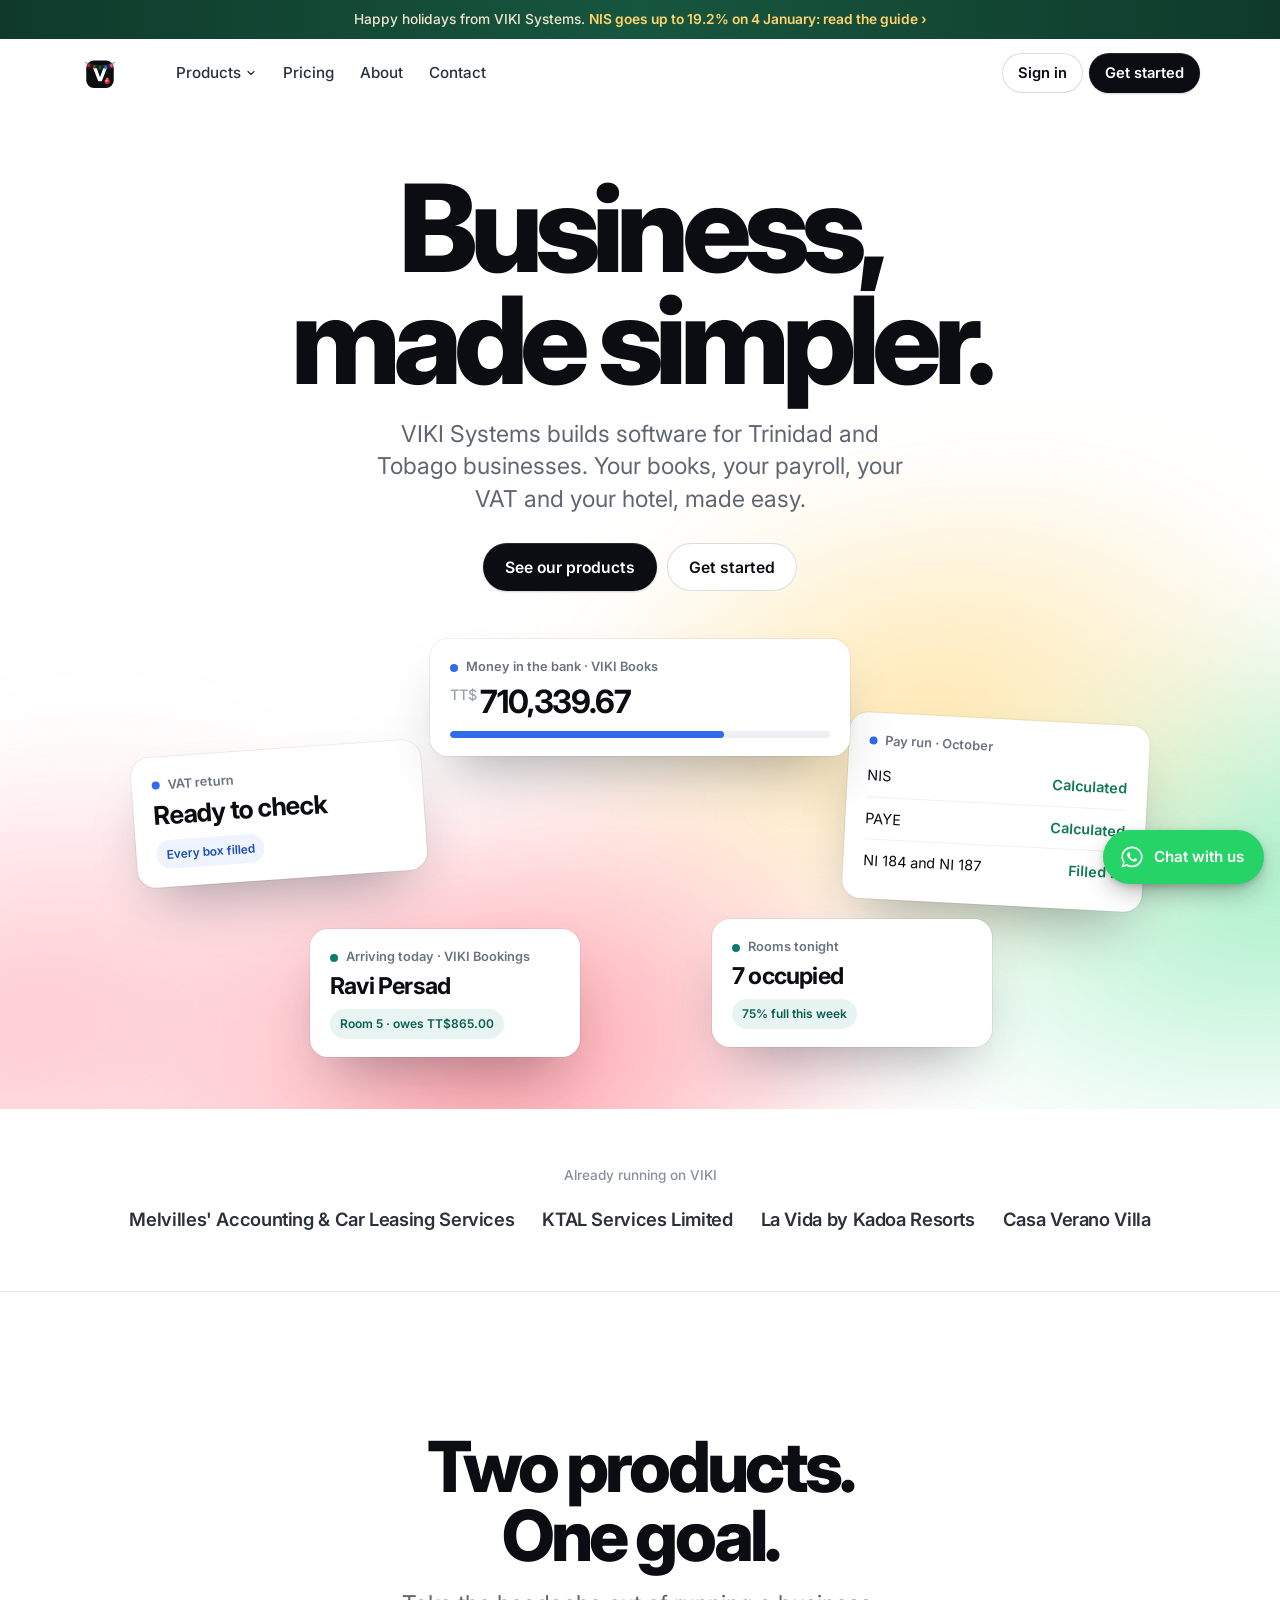
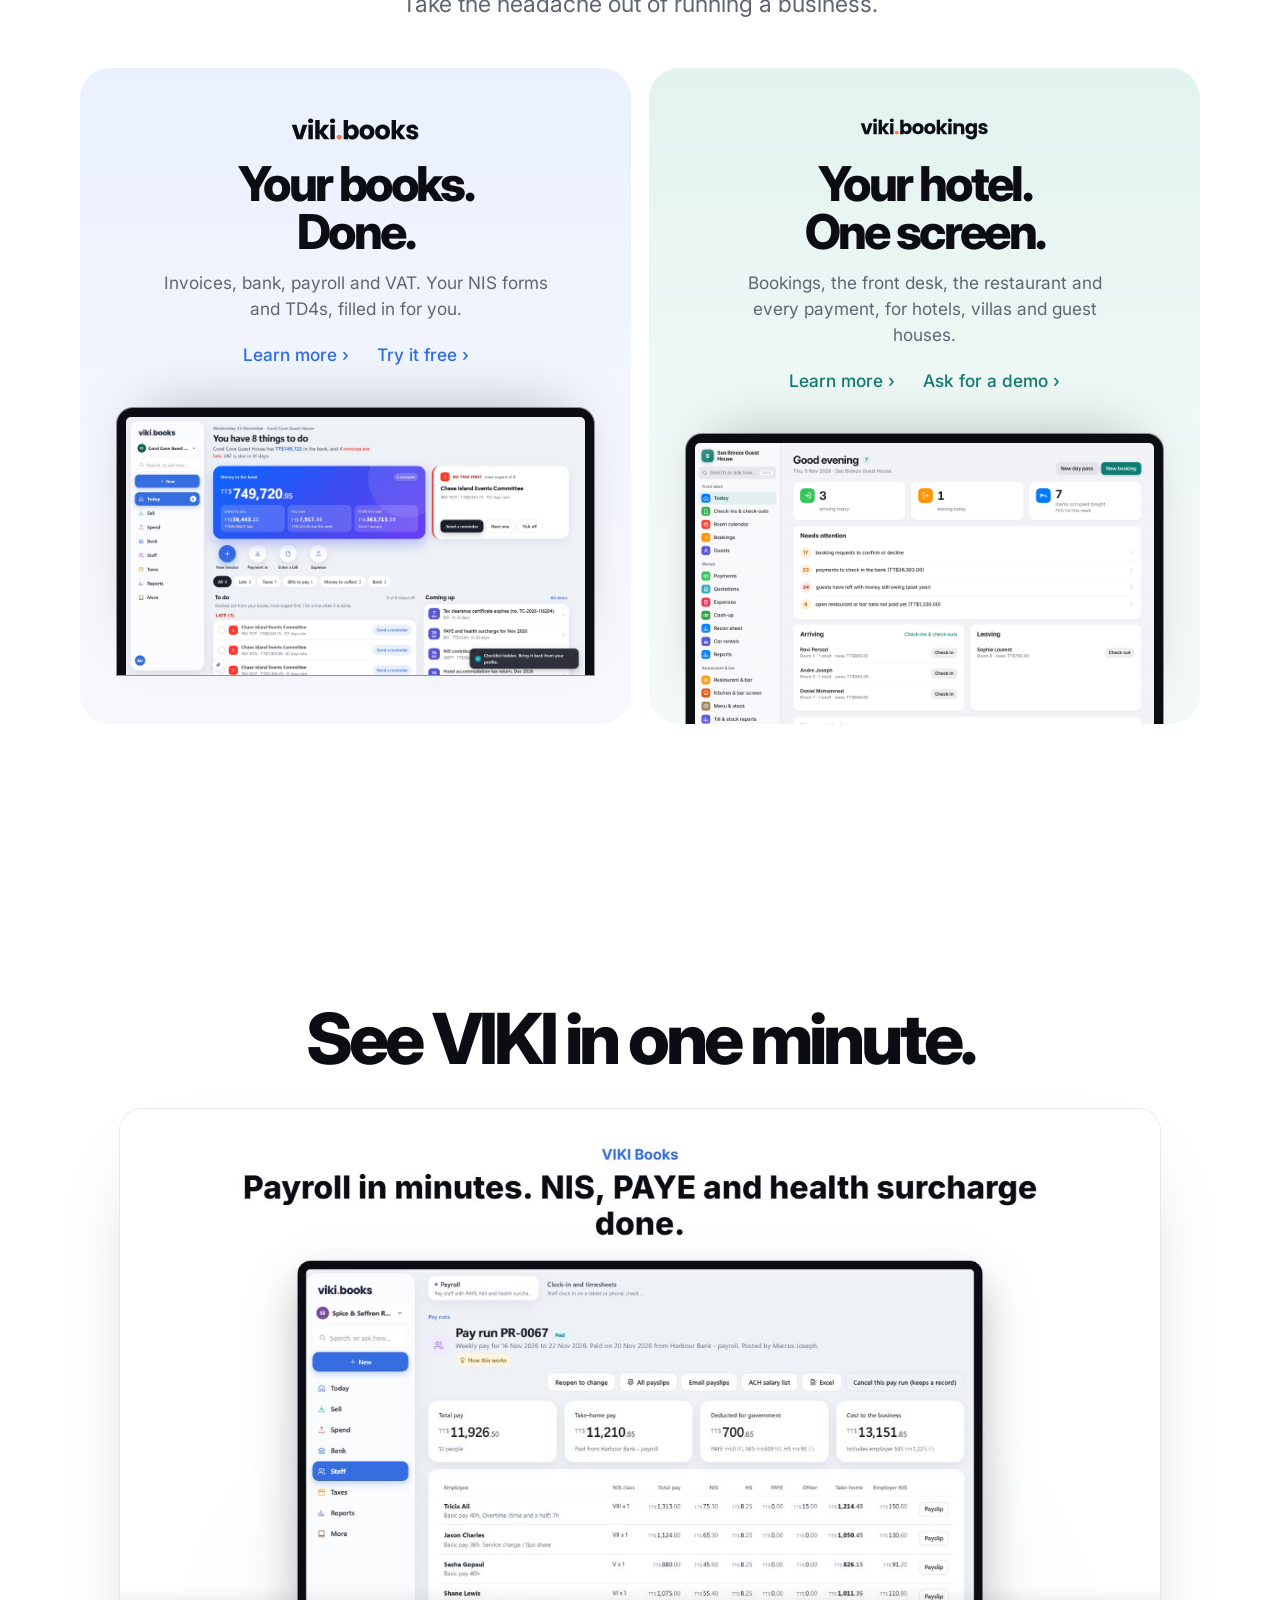
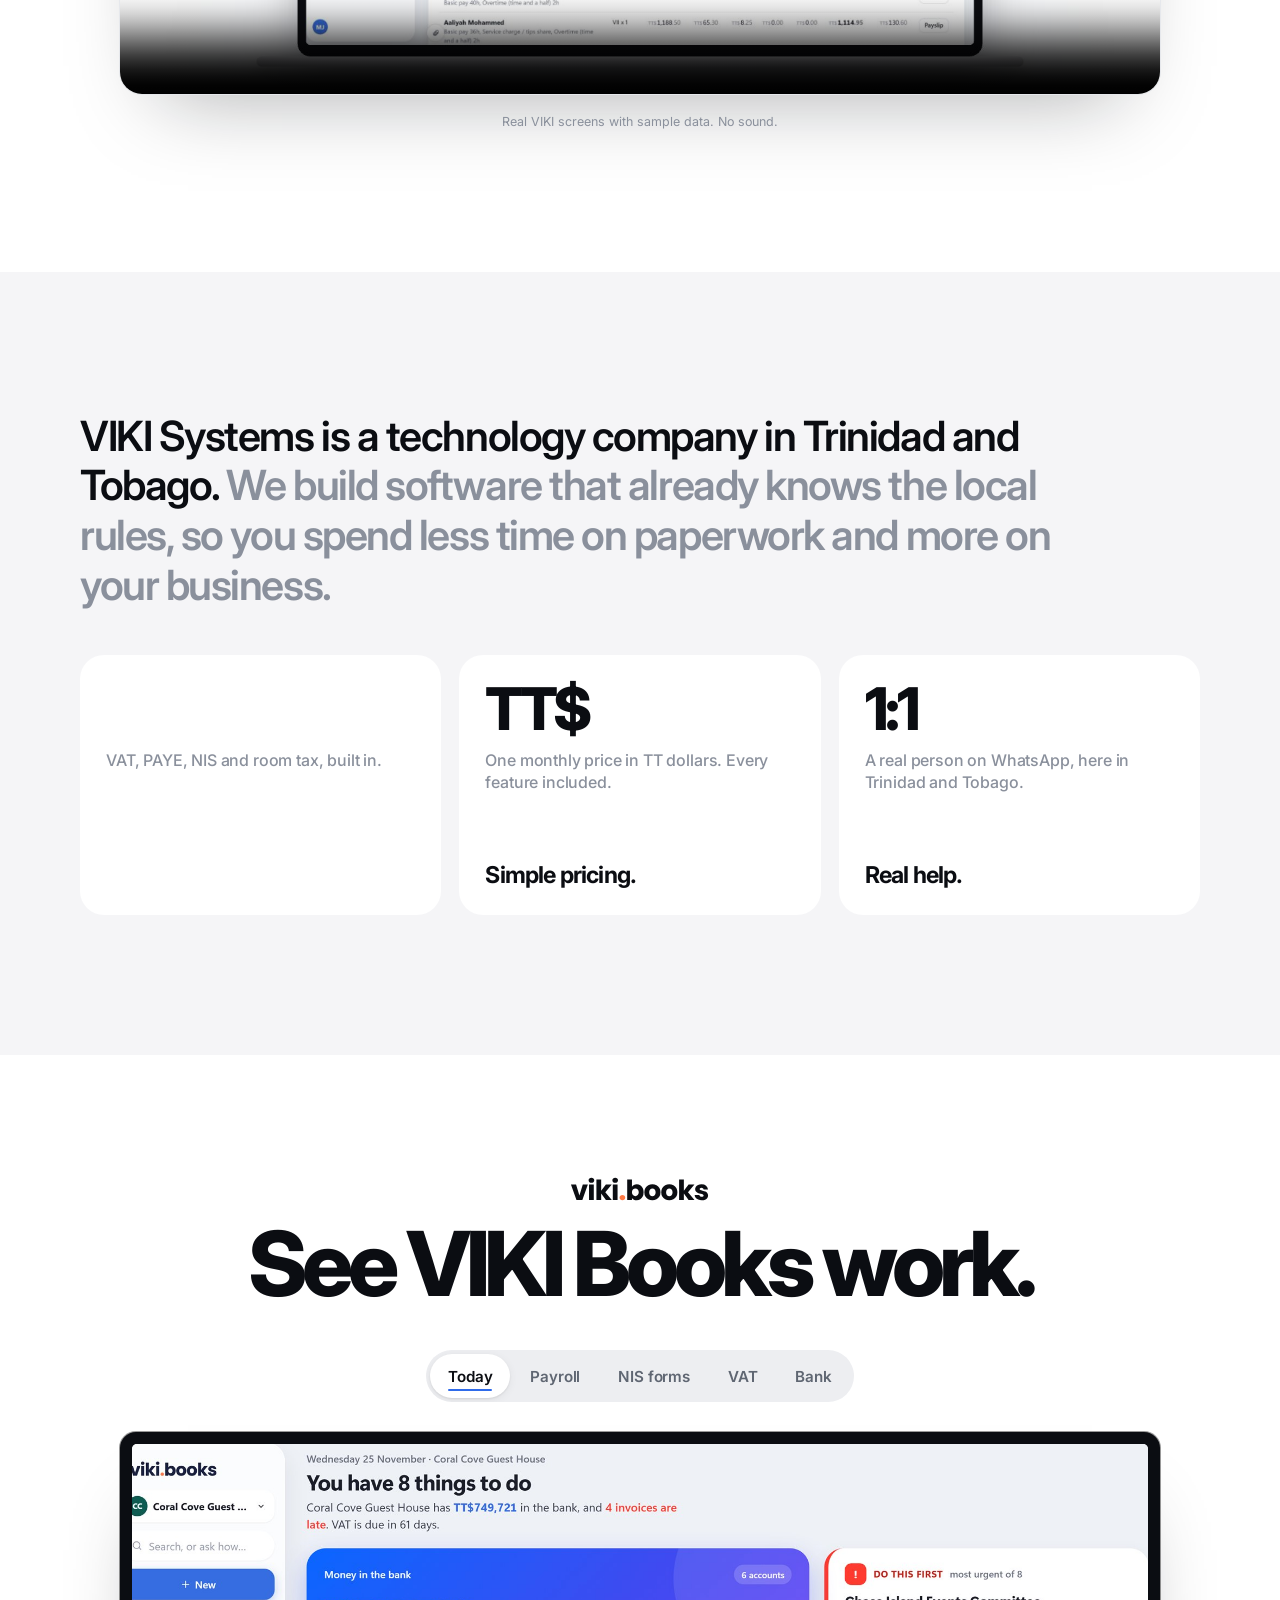
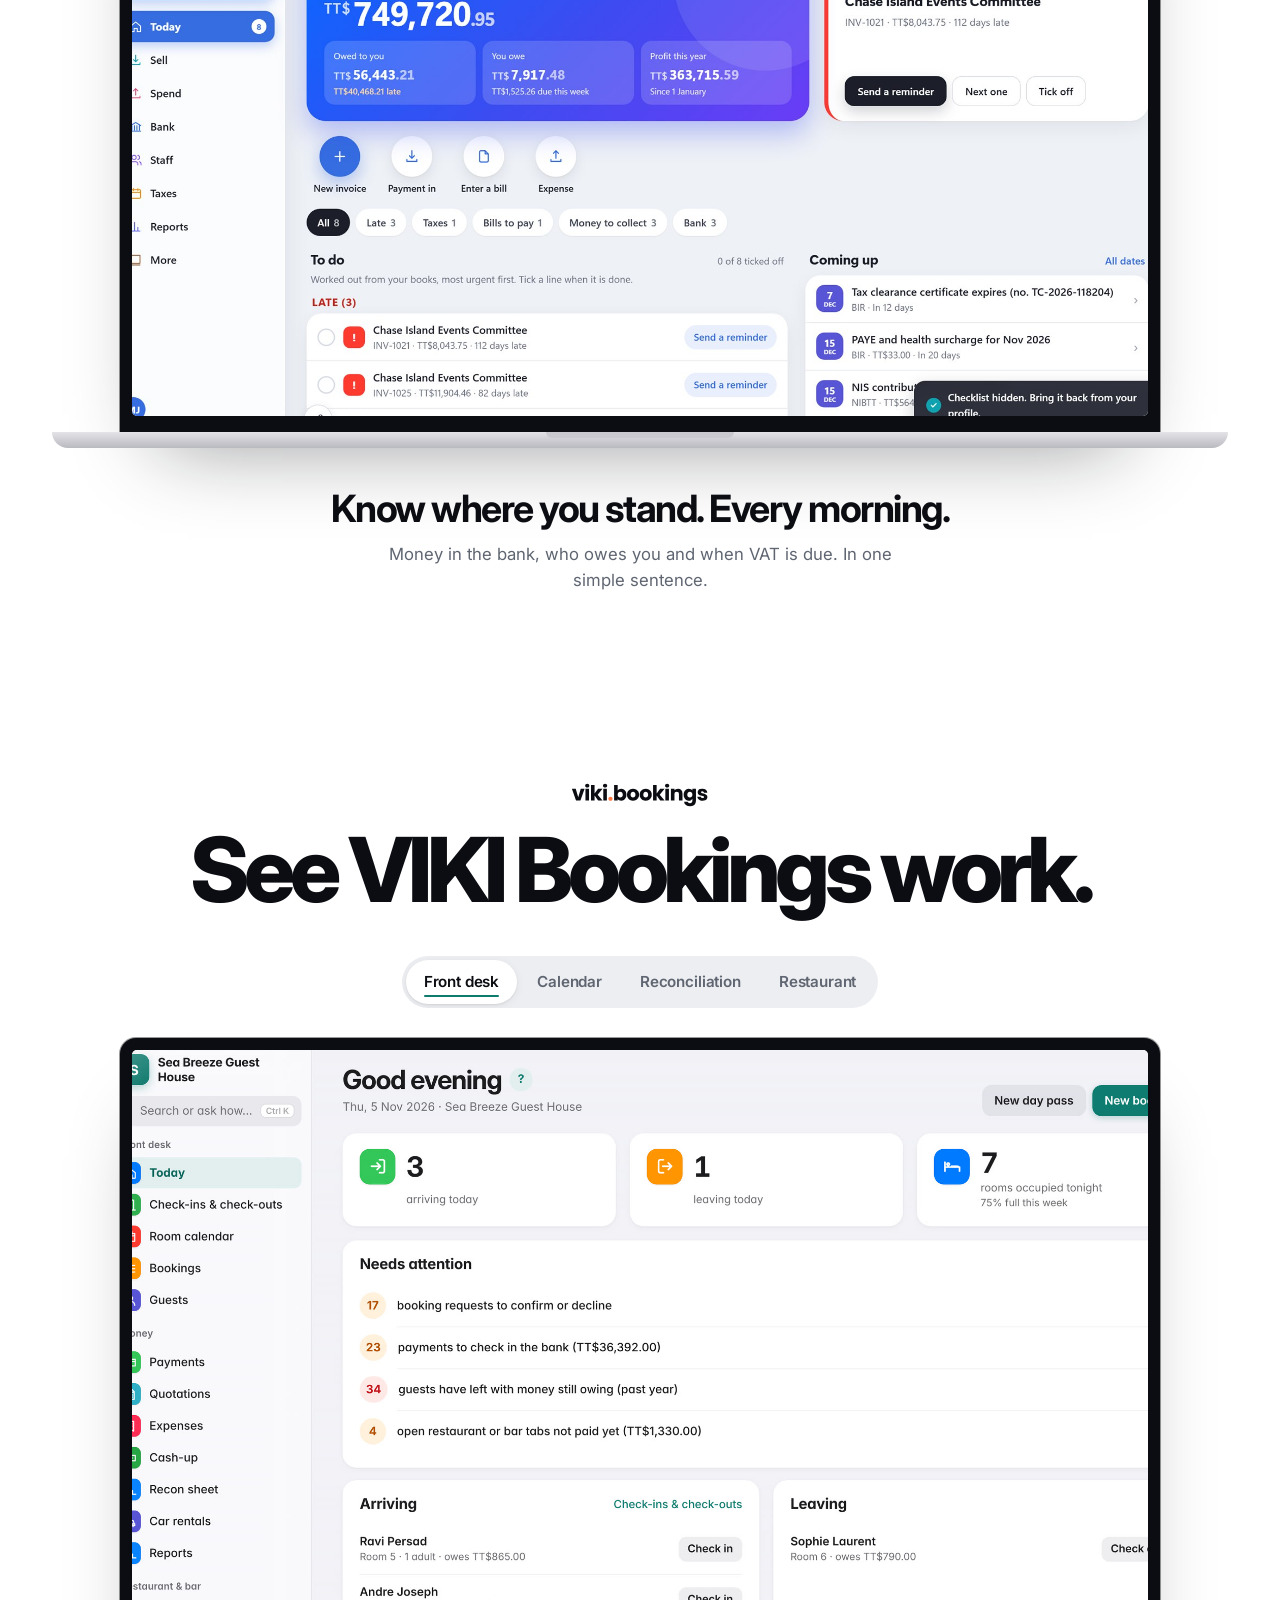
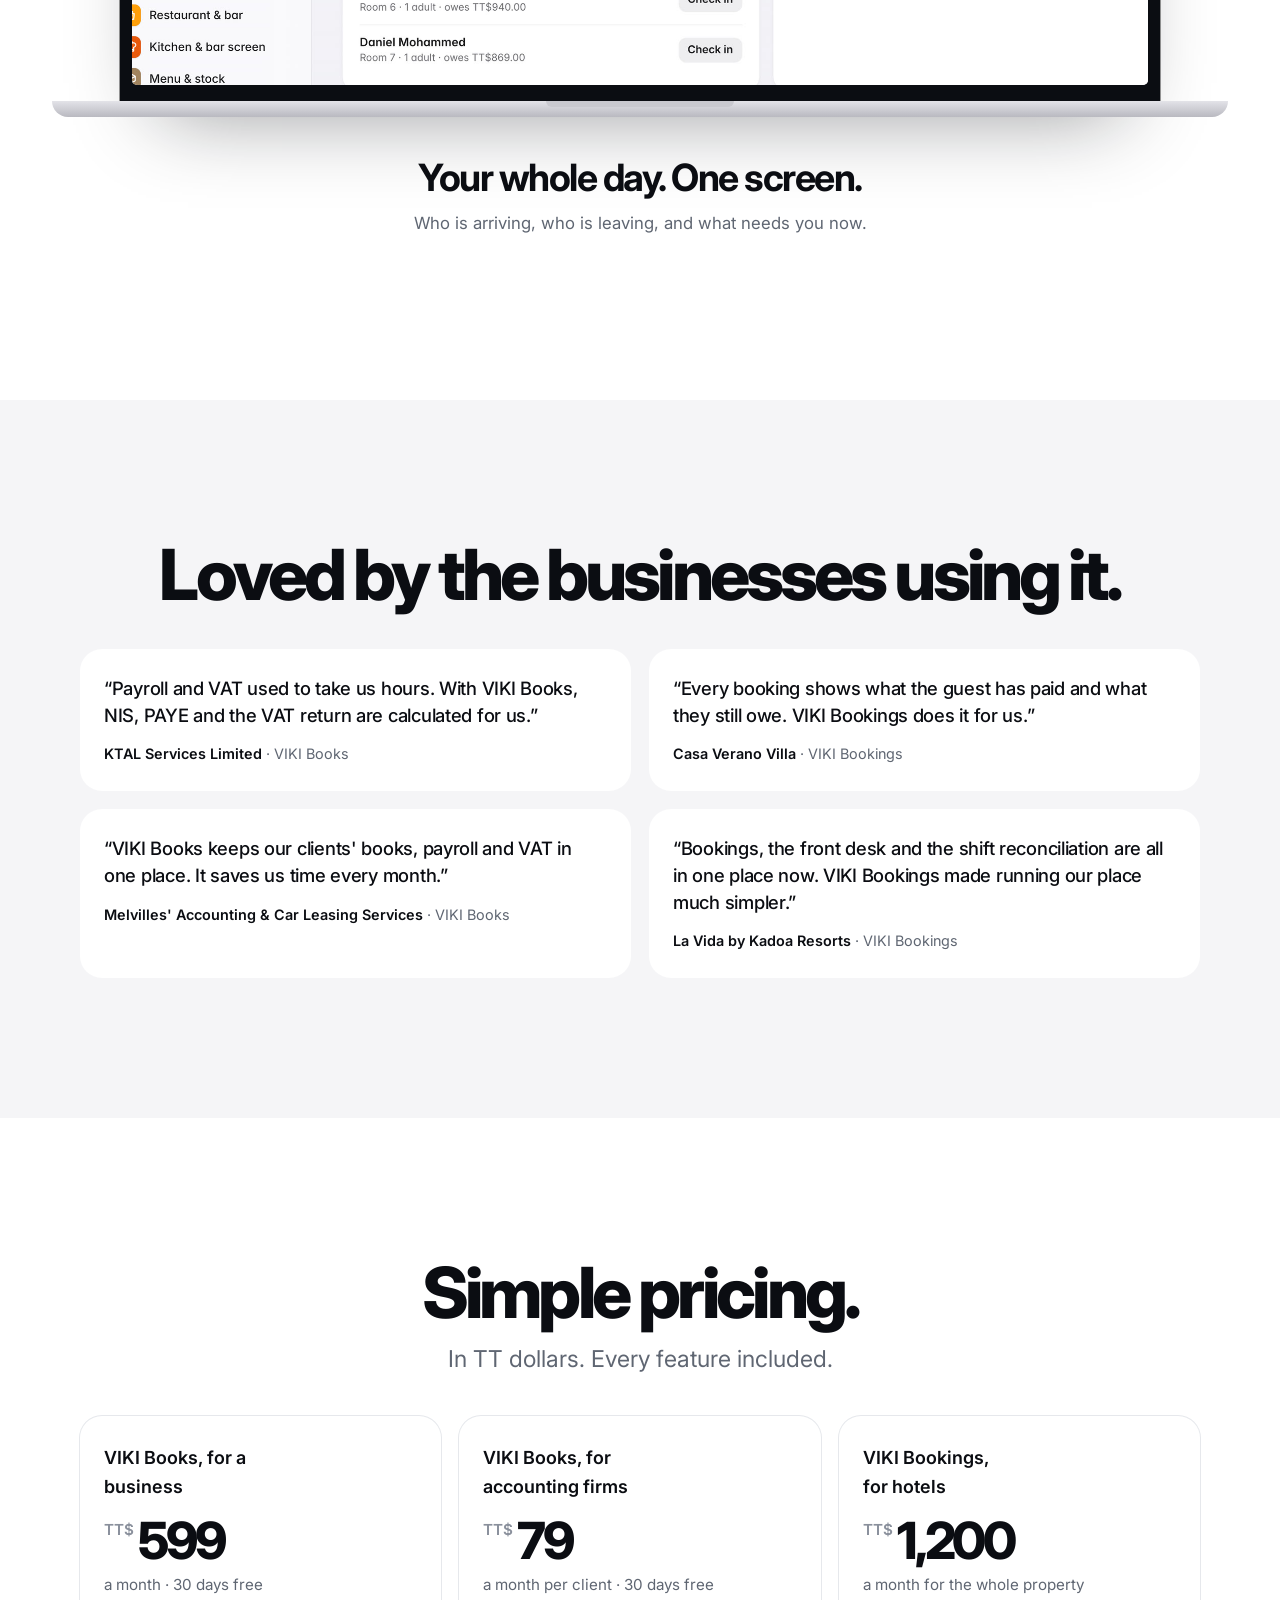
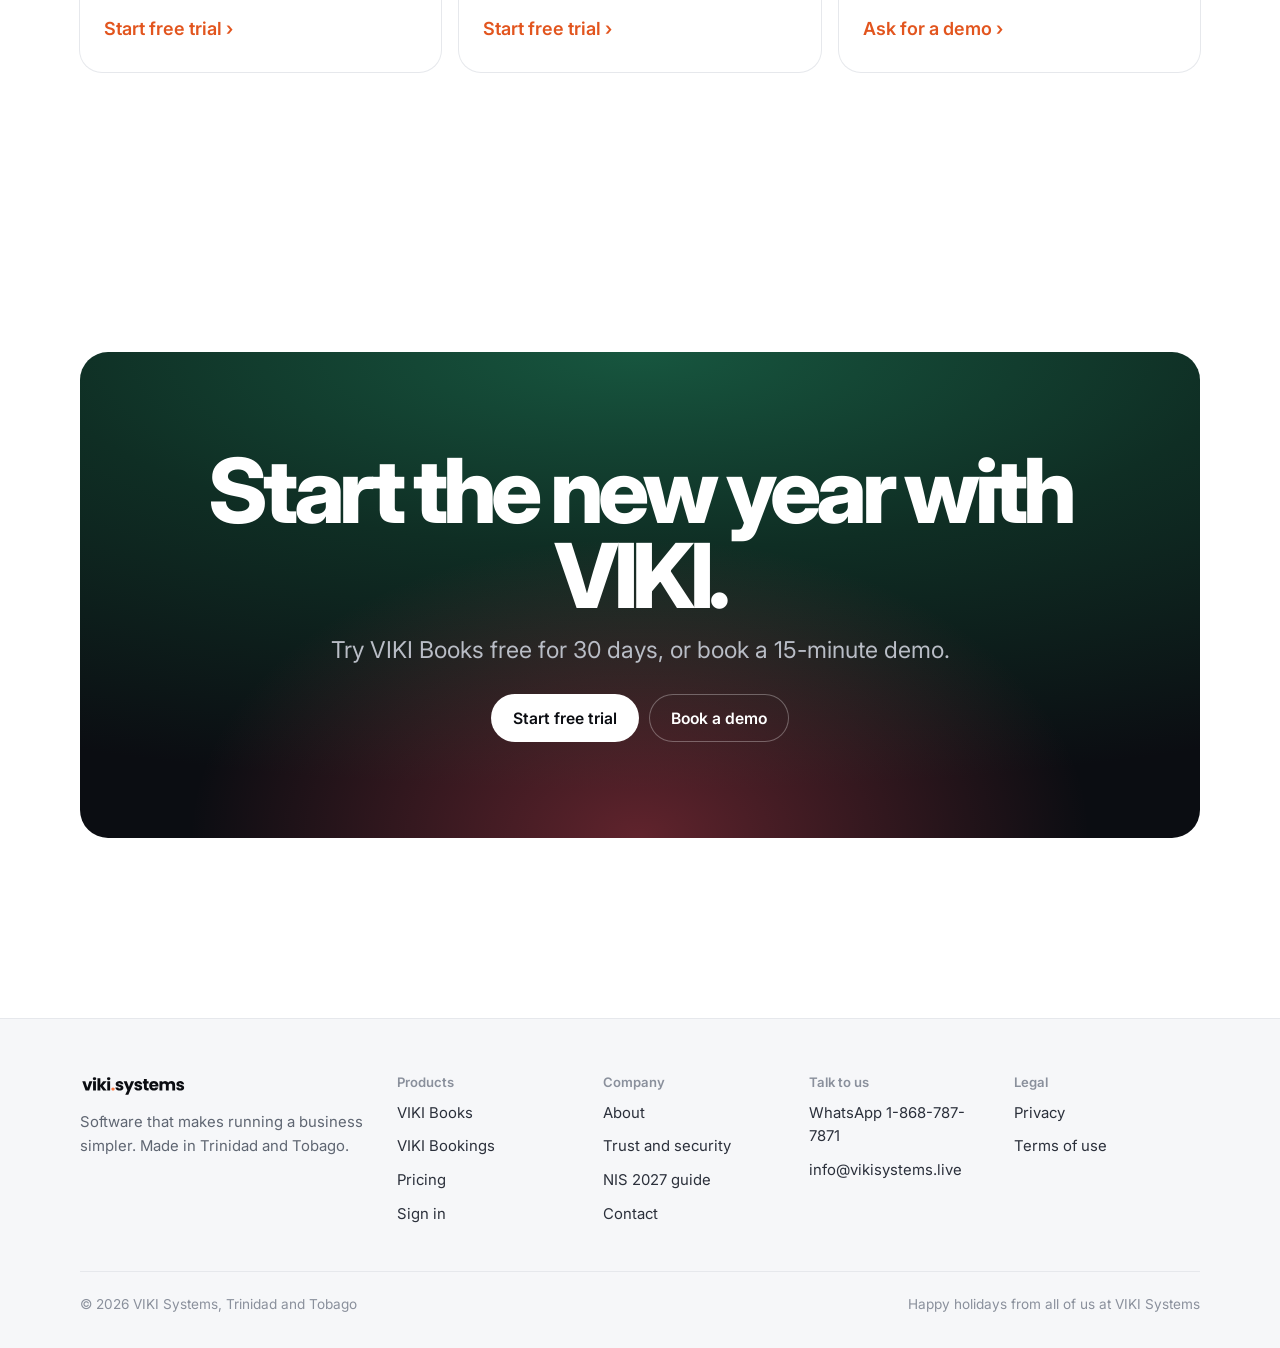
==== commit 7f84f38c: "WhatsApp button, NIS 2027 guide, sharp VIKI Books screens, one-minute video" ====
--- a/index.html
+++ b/index.html
@@ -18,12 +18,12 @@
 <link rel="preconnect" href="https://fonts.googleapis.com">
 <link rel="preconnect" href="https://fonts.gstatic.com" crossorigin>
 <link href="https://fonts.googleapis.com/css2?family=Inter:wght@400;500;600;700;800&display=swap" rel="stylesheet">
-<link rel="stylesheet" href="v5.css?v=20261125h">
-<link rel="stylesheet" href="v6.css?v=20261125h">
+<link rel="stylesheet" href="v5.css?v=20261126a">
+<link rel="stylesheet" href="v6.css?v=20261126a">
 <script>document.documentElement.classList.add("js")</script>
 </head>
 <body>
-<a class="skip" href="#main">Skip to content</a><a class="ribbon" href="https://books.vikisystems.live/#/signup">Happy holidays from VIKI Systems. <b>Start 2027 with VIKI Books, free for 30 days ›</b></a>
+<a class="skip" href="#main">Skip to content</a><a class="ribbon" href="nis-2027/">Happy holidays from VIKI Systems. <b>NIS goes up to 19.2% on 4 January: read the guide ›</b></a>
 <header class="nav">
   <div class="wrap nav__in">
     <a class="nav__logo" href="./" aria-label="VIKI Systems home"><img src="assets/brand/viki-v-holiday-lights.svg" alt="VIKI Systems" width="40" height="40" class="vmark"></a>
@@ -103,7 +103,7 @@
         <h3>Your books.<br><span class="g">Done.</span></h3>
         <p>Invoices, bank, payroll and VAT. Your NIS forms and TD4s, filled in for you.</p>
         <p class="more"><a href="books/">Learn more ›</a><a href="https://books.vikisystems.live/#/signup">Try it free ›</a></p>
-        <div class="ptile__shot"><div class="mac__scr"><img src="assets/products/books/books-today-dashboard.jpg" alt="VIKI Books Today screen with money in the bank and when VAT is due (sample business)" width="1200" height="675" loading="lazy"></div></div>
+        <div class="ptile__shot"><div class="mac__scr"><img src="assets/products/books/books-today-dashboard.jpg" alt="VIKI Books Today screen with money in the bank and when VAT is due (sample business)" width="2000" height="1125" loading="lazy"></div></div>
       </article>
       <article class="ptile ptile--bk rv rv-d1">
         <img class="ptile__logo" src="assets/brand/viki-bookings-logo-dark.svg" alt="VIKI Bookings" width="180" height="28">
@@ -116,6 +116,15 @@
   </div>
 </section>
 
+<!-- ONE-MINUTE VIDEO -->
+<section class="sec sec--tight" id="video">
+  <div class="wrap">
+    <h2 class="h-2 center rv">See VIKI in one minute.</h2>
+    <div class="vid rv"><video controls playsinline preload="none" poster="assets/video/viki-in-one-minute.jpg" width="1440" height="810" aria-label="One-minute tour of VIKI Books and VIKI Bookings"><source src="assets/video/viki-in-one-minute.mp4" type="video/mp4"></video></div>
+    <p class="sample center">Real VIKI screens with sample data. No sound.</p>
+  </div>
+</section>
+
 <!-- WHO WE ARE -->
 <section class="sec sec--apple">
   <div class="wrap">
@@ -134,11 +143,11 @@
     <img class="show6__logo rv" src="assets/brand/viki-books-logo-dark.svg" alt="VIKI Books" width="137" height="28">
     <h2 class="h-1 rv">See VIKI Books work.</h2>
     <div class="xp xp--books rv" data-xp>
-      <div class="xp__tabs" role="tablist" aria-label="VIKI Books screens"><button type="button" role="tab" id="xp-books-5-t0" aria-controls="xp-books-5-p0" aria-selected="true" tabindex="0"><span>Today</span><i aria-hidden="true"></i></button><button type="button" role="tab" id="xp-books-5-t1" aria-controls="xp-books-5-p1" aria-selected="false" tabindex="-1"><span>Payroll</span><i aria-hidden="true"></i></button><button type="button" role="tab" id="xp-books-5-t2" aria-controls="xp-books-5-p2" aria-selected="false" tabindex="-1"><span>VAT</span><i aria-hidden="true"></i></button><button type="button" role="tab" id="xp-books-5-t3" aria-controls="xp-books-5-p3" aria-selected="false" tabindex="-1"><span>Receipts</span><i aria-hidden="true"></i></button><button type="button" role="tab" id="xp-books-5-t4" aria-controls="xp-books-5-p4" aria-selected="false" tabindex="-1"><span>Bank</span><i aria-hidden="true"></i></button></div>
+      <div class="xp__tabs" role="tablist" aria-label="VIKI Books screens"><button type="button" role="tab" id="xp-books-5-t0" aria-controls="xp-books-5-p0" aria-selected="true" tabindex="0"><span>Today</span><i aria-hidden="true"></i></button><button type="button" role="tab" id="xp-books-5-t1" aria-controls="xp-books-5-p1" aria-selected="false" tabindex="-1"><span>Payroll</span><i aria-hidden="true"></i></button><button type="button" role="tab" id="xp-books-5-t2" aria-controls="xp-books-5-p2" aria-selected="false" tabindex="-1"><span>NIS forms</span><i aria-hidden="true"></i></button><button type="button" role="tab" id="xp-books-5-t3" aria-controls="xp-books-5-p3" aria-selected="false" tabindex="-1"><span>VAT</span><i aria-hidden="true"></i></button><button type="button" role="tab" id="xp-books-5-t4" aria-controls="xp-books-5-p4" aria-selected="false" tabindex="-1"><span>Bank</span><i aria-hidden="true"></i></button></div>
       <div class="xp__dev">
-        <div class="mac"><div class="mac__scr"><div class="xp__screen" style="--ar:56.286%"><figure class="xp__slide is-on" role="tabpanel" id="xp-books-5-p0" aria-labelledby="xp-books-5-t0"><div class="xp__img" style="--fx:13%;--fy:40%"><img src="assets/products/books/books-today-dashboard.jpg" alt="VIKI Books Today screen: money in the bank, late invoices and when VAT is due (sample business)" width="1200" height="675" loading="lazy" decoding="async"></div></figure><figure class="xp__slide" role="tabpanel" id="xp-books-5-p1" aria-labelledby="xp-books-5-t1" hidden><div class="xp__img" style="--fx:74%;--fy:40%"><img src="assets/products/books/books-payroll.jpg" alt="VIKI Books pay run: gross pay, take-home pay, PAYE, NIS and health surcharge for five people (sample business)" width="1200" height="675" loading="lazy" decoding="async"></div></figure><figure class="xp__slide" role="tabpanel" id="xp-books-5-p2" aria-labelledby="xp-books-5-t2" hidden><div class="xp__img" style="--fx:12%;--fy:13%"><img src="assets/products/books/books-vat-return.jpg" alt="VIKI Books VAT return laid out box by box like the BIR form, beside the VAT registration limit chart (sample business)" width="1200" height="675" loading="lazy" decoding="async"></div></figure><figure class="xp__slide" role="tabpanel" id="xp-books-5-p3" aria-labelledby="xp-books-5-t3" hidden><div class="xp__img" style="--fx:10%;--fy:41%"><img src="assets/products/books/books-read-receipts.jpg" alt="VIKI Books reading a receipt photo into supplier, date, receipt number and VAT (sample business)" width="1400" height="788" loading="lazy" decoding="async"></div></figure><figure class="xp__slide" role="tabpanel" id="xp-books-5-p4" aria-labelledby="xp-books-5-t4" hidden><div class="xp__img" style="--fx:11%;--fy:56%"><img src="assets/products/books/books-bank-matching.jpg" alt="VIKI Books bank matching: bank statement lines with the payment VIKI suggests for each (sample business)" width="1200" height="675" loading="lazy" decoding="async"></div></figure></div></div><div class="mac__base"></div></div>
-      </div>
-      <div class="xp__copy"><div class="xp__txt is-on"><h3>Know where you stand. Every morning.</h3><p>Money in the bank, who owes you and when VAT is due. In one simple sentence.</p></div><div class="xp__txt" hidden><h3>Payroll in minutes. NIS, PAYE and health surcharge done.</h3><p>Every pay run calculates take-home pay and what goes to the government. Then VIKI fills in your NI 184 and NI 187 forms and your TD4s.</p></div><div class="xp__txt" hidden><h3>Your VAT return. Every box filled.</h3><p>Laid out like the BIR form. Check it, enter it on e-Tax by the 25th, done.</p></div><div class="xp__txt" hidden><h3>Snap a receipt. VIKI reads it.</h3><p>Take a photo. VIKI fills in the supplier, the date and the VAT. You check it and save.</p></div><div class="xp__txt" hidden><h3>Your bank, matched in one click.</h3><p>Import your bank statement. VIKI finds each payment in your books, and you accept them all at once.</p></div></div>
+        <div class="mac"><div class="mac__scr"><div class="xp__screen" style="--ar:56.250%"><figure class="xp__slide is-on" role="tabpanel" id="xp-books-5-p0" aria-labelledby="xp-books-5-t0"><div class="xp__img" style="--fx:45%;--fy:30%"><img src="assets/products/books/books-today-dashboard.jpg" alt="VIKI Books Today screen: money in the bank, what customers owe, and the most urgent thing to do (sample business)" width="2000" height="1125" loading="lazy" decoding="async"></div></figure><figure class="xp__slide" role="tabpanel" id="xp-books-5-p1" aria-labelledby="xp-books-5-t1" hidden><div class="xp__img" style="--fx:62%;--fy:42%"><img src="assets/products/books/books-payroll.jpg" alt="VIKI Books pay run for 12 people: total pay, take-home pay, PAYE, NIS and health surcharge, and cost to the business (sample business)" width="2000" height="1125" loading="lazy" decoding="async"></div></figure><figure class="xp__slide" role="tabpanel" id="xp-books-5-p2" aria-labelledby="xp-books-5-t2" hidden><div class="xp__img" style="--fx:60%;--fy:60%"><img src="assets/products/books/books-ni184.jpg" alt="VIKI Books NIS forms: NI 184 and NI 187 filled in from the month's pay runs, with the NIB upload files (sample business)" width="2000" height="1125" loading="lazy" decoding="async"></div></figure><figure class="xp__slide" role="tabpanel" id="xp-books-5-p3" aria-labelledby="xp-books-5-t3" hidden><div class="xp__img" style="--fx:40%;--fy:70%"><img src="assets/products/books/books-vat-return.jpg" alt="VIKI Books VAT return laid out box by box like the BIR VAT 101 form (sample business)" width="2000" height="1125" loading="lazy" decoding="async"></div></figure><figure class="xp__slide" role="tabpanel" id="xp-books-5-p4" aria-labelledby="xp-books-5-t4" hidden><div class="xp__img" style="--fx:55%;--fy:55%"><img src="assets/products/books/books-bank-matching.jpg" alt="VIKI Books bank matching: bank statement lines with the payment VIKI suggests for each (sample business)" width="2000" height="1125" loading="lazy" decoding="async"></div></figure></div></div><div class="mac__base"></div></div>
+      </div>
+      <div class="xp__copy"><div class="xp__txt is-on"><h3>Know where you stand. Every morning.</h3><p>Money in the bank, who owes you and when VAT is due. In one simple sentence.</p></div><div class="xp__txt" hidden><h3>Payroll in minutes. NIS, PAYE and health surcharge done.</h3><p>Every pay run calculates take-home pay and what goes to the government. Payslips, emailed or printed, and a salary list for your bank.</p></div><div class="xp__txt" hidden><h3>Your NIS forms, filled in for you.</h3><p>NI 184 and NI 187 come straight from your pay runs, with the NIB online upload file. TD4s at year end too.</p></div><div class="xp__txt" hidden><h3>Your VAT return. Every box filled.</h3><p>Laid out like the BIR form. Check it, enter it on e-Tax by the 25th, done.</p></div><div class="xp__txt" hidden><h3>Your bank, matched in one click.</h3><p>Import your bank statement. VIKI finds each payment in your books, and you accept them all at once.</p></div></div>
     </div>
   </div>
 </section>
@@ -204,15 +213,16 @@
         <p>Software that makes running a business simpler. Made in Trinidad and Tobago.</p>
       </div>
       <div><h4>Products</h4><ul><li><a href="books/">VIKI Books</a></li><li><a href="bookings/">VIKI Bookings</a></li><li><a href="pricing/">Pricing</a></li><li><a href="https://books.vikisystems.live/">Sign in</a></li></ul></div>
-      <div><h4>Company</h4><ul><li><a href="about/">About</a></li><li><a href="trust/">Trust and security</a></li><li><a href="contact/">Contact</a></li></ul></div>
+      <div><h4>Company</h4><ul><li><a href="about/">About</a></li><li><a href="trust/">Trust and security</a></li><li><a href="nis-2027/">NIS 2027 guide</a></li><li><a href="contact/">Contact</a></li></ul></div>
       <div><h4>Talk to us</h4><ul><li><a href="https://wa.me/18687877871" target="_blank" rel="noopener">WhatsApp 1-868-787-7871</a></li><li><a href="mailto:info@vikisystems.live">info@vikisystems.live</a></li></ul></div>
       <div><h4>Legal</h4><ul><li><a href="books/privacy.html">Privacy</a></li><li><a href="books/terms.html">Terms of use</a></li></ul></div>
     </div>
     <div class="foot__base"><span>© <span data-year>2026</span> VIKI Systems, Trinidad and Tobago</span><span>Happy holidays from all of us at VIKI Systems</span></div>
   </div>
 </footer>
-<script src="v5.js?v=20261125h" defer></script>
-<script src="xp.js?v=20261125h" defer></script>
-<script src="holiday.js?v=20261125h" defer></script>
+<a class="wa-fab" href="https://wa.me/18687877871?text=Hi%20VIKI%20Systems%2C%20I%20have%20a%20question." target="_blank" rel="noopener" aria-label="Chat with VIKI Systems on WhatsApp"><svg viewBox="0 0 32 32" aria-hidden="true"><path fill="currentColor" d="M16 3C8.8 3 3 8.7 3 15.8c0 2.5.7 4.9 2 6.9L3 29l6.5-1.9c1.9 1 4.1 1.6 6.5 1.6 7.2 0 13-5.7 13-12.8S23.2 3 16 3zm0 23.4c-2.1 0-4.1-.6-5.8-1.6l-.4-.2-3.9 1.1 1.1-3.7-.3-.4c-1.1-1.7-1.7-3.7-1.7-5.8C5 9.9 9.9 5.2 16 5.2s11 4.7 11 10.6-4.9 10.6-11 10.6zm6-7.9c-.3-.2-1.9-.9-2.2-1s-.5-.2-.7.2-.8 1-.9 1.2-.3.2-.6.1c-.3-.2-1.4-.5-2.6-1.6-1-.9-1.6-1.9-1.8-2.2s0-.5.1-.6l.5-.5c.1-.2.2-.3.3-.5s0-.4 0-.5-.7-1.7-1-2.3c-.3-.6-.5-.5-.7-.5h-.6c-.2 0-.5.1-.8.4s-1 1-1 2.5 1.1 2.9 1.2 3.1c.2.2 2.1 3.2 5.1 4.5.7.3 1.3.5 1.7.6.7.2 1.4.2 1.9.1.6-.1 1.9-.8 2.1-1.5.3-.7.3-1.4.2-1.5-.1-.1-.3-.2-.6-.3z"/></svg><span>Chat with us</span></a>
+<script src="v5.js?v=20261126a" defer></script>
+<script src="xp.js?v=20261126a" defer></script>
+<script src="holiday.js?v=20261126a" defer></script>
 </body>
 </html>
--- a/v6.css
+++ b/v6.css
@@ -230,3 +230,43 @@
 .pw6 span { display: block; margin-top: 8px; color: var(--muted); font-size: .98rem; line-height: 1.5; }
 @media (min-width: 640px) { .pw6 { grid-template-columns: 1fr 1fr; } }
 @media (min-width: 1000px) { .pw6 { grid-template-columns: repeat(4, 1fr); gap: 16px; } }
+
+/* ---------- WhatsApp chat button (every page) ---------- */
+.wa-fab { position: fixed; right: max(16px, env(safe-area-inset-right)); bottom: max(16px, env(safe-area-inset-bottom)); z-index: 120; display: inline-flex; align-items: center; gap: 9px; height: 54px; padding: 0 20px 0 16px; border-radius: 999px; background: #25D366; color: #fff; font: 600 .95rem/1 var(--font); text-decoration: none; box-shadow: 0 10px 28px -8px rgba(11,13,18,.45), 0 2px 6px rgba(11,13,18,.15); transition: transform .25s var(--ease), box-shadow .25s; }
+.wa-fab svg { width: 26px; height: 26px; flex: none; }
+.wa-fab:hover { transform: translateY(-2px); box-shadow: 0 14px 32px -8px rgba(11,13,18,.5), 0 2px 6px rgba(11,13,18,.15); }
+.wa-fab:focus-visible { outline: 3px solid var(--ink); outline-offset: 3px; }
+body.nav-open .wa-fab { opacity: 0; pointer-events: none; }
+@media (max-width: 767px) { .wa-fab { width: 56px; height: 56px; padding: 0; justify-content: center; } .wa-fab span { position: absolute; width: 1px; height: 1px; overflow: hidden; clip: rect(0 0 0 0); } }
+@media print { .wa-fab { display: none; } }
+
+/* ---------- Guides (NIS 2027) ---------- */
+.guide { max-width: 820px; }
+.guide__body { margin-top: 26px; }
+.guide__body p { margin: 0 0 16px; font-size: 1.08rem; line-height: 1.65; color: var(--ink-2); }
+.guide__body h3 { margin: 38px 0 12px; font-size: 1.45rem; font-weight: 700; letter-spacing: -.03em; }
+.guide__table { margin: 18px 0 10px; overflow-x: auto; border-radius: 18px; box-shadow: 0 0 0 1px var(--line); -webkit-overflow-scrolling: touch; }
+.guide .tbl th, .guide .tbl td { min-width: 0; padding: 13px 14px; }
+.guide .tbl td { color: var(--ink-2); white-space: nowrap; }
+.guide .tbl td:last-child { color: #B42318; font-weight: 600; }
+.guide .tbl tbody tr:last-child th, .guide .tbl tbody tr:last-child td { font-weight: 700; color: var(--ink); }
+.guide .tbl tbody tr:last-child td:last-child { color: #B42318; }
+.guide__note { font-size: .85rem; color: var(--faint); margin-top: 8px; }
+.guide__steps { margin-top: 30px; }
+@media (min-width: 900px) { .guide__steps { grid-template-columns: repeat(2, 1fr); } }
+.guide__viki { display: grid; gap: 40px; align-items: center; }
+.guide__viki .lede { margin-top: 16px; }
+.guide__viki .actions { margin-top: 26px; }
+.guide__logo { height: 26px; width: auto; margin-bottom: 18px; }
+.guide__shot .mac { width: 100%; }
+@media (min-width: 960px) { .guide__viki { grid-template-columns: 1fr 1.15fr; gap: 56px; } }
+.guide__sources { margin: 14px 0 0; padding-left: 20px; color: var(--muted); line-height: 1.7; }
+.guide__sources a { color: var(--books); }
+.guide-hero .h-1 { max-width: 900px; margin: 0 auto; }
+.guide-hero .lede { max-width: 640px; margin: 22px auto 0; }
+@media (max-width: 767px) { .guide .tbl th, .guide .tbl td { padding: 11px 10px; font-size: .84rem; } }
+
+/* ---------- One-minute video (home) ---------- */
+.vid { max-width: 1040px; margin: 36px auto 0; border-radius: 22px; overflow: hidden; background: #fff; box-shadow: 0 0 0 1px var(--line), 0 40px 80px -40px rgba(11,13,18,.35); }
+.vid video { display: block; width: 100%; height: auto; background: #fff; }
+@media (max-width: 767px) { .vid { border-radius: 16px; margin-top: 26px; } }
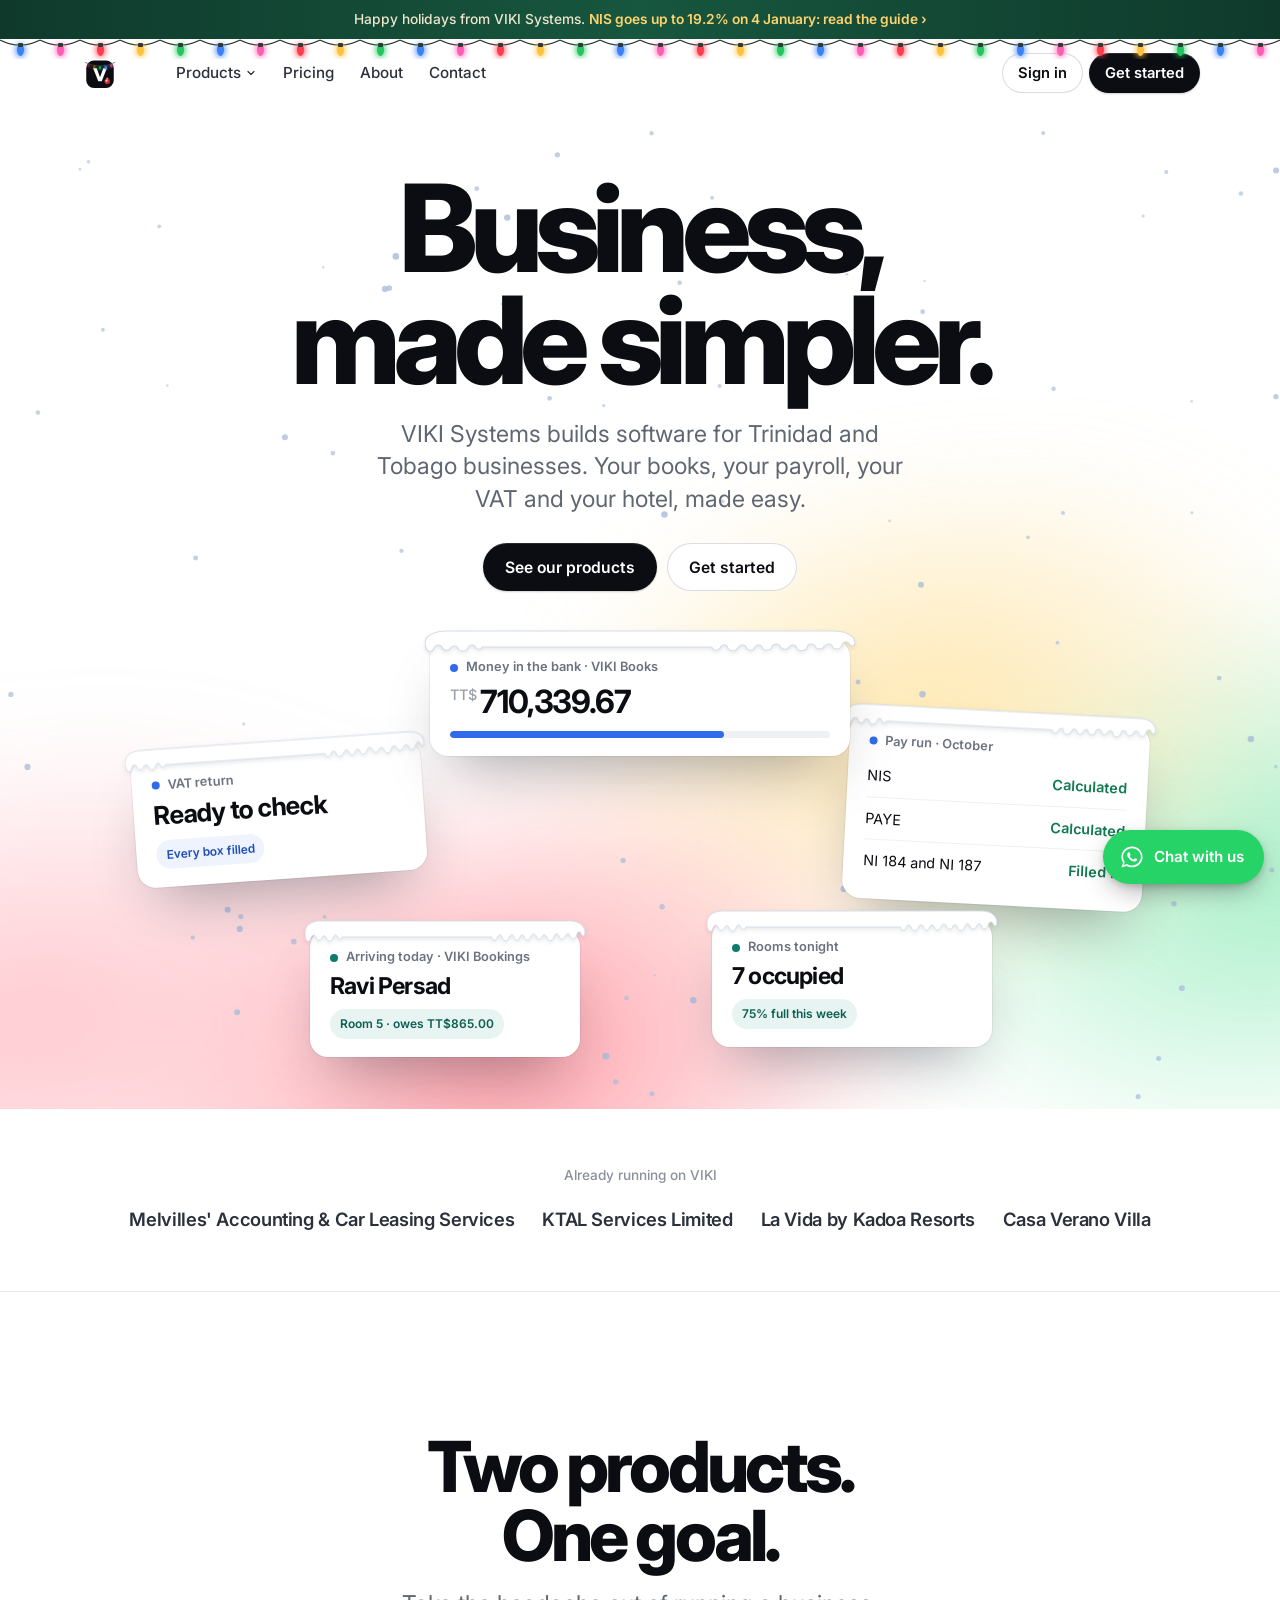
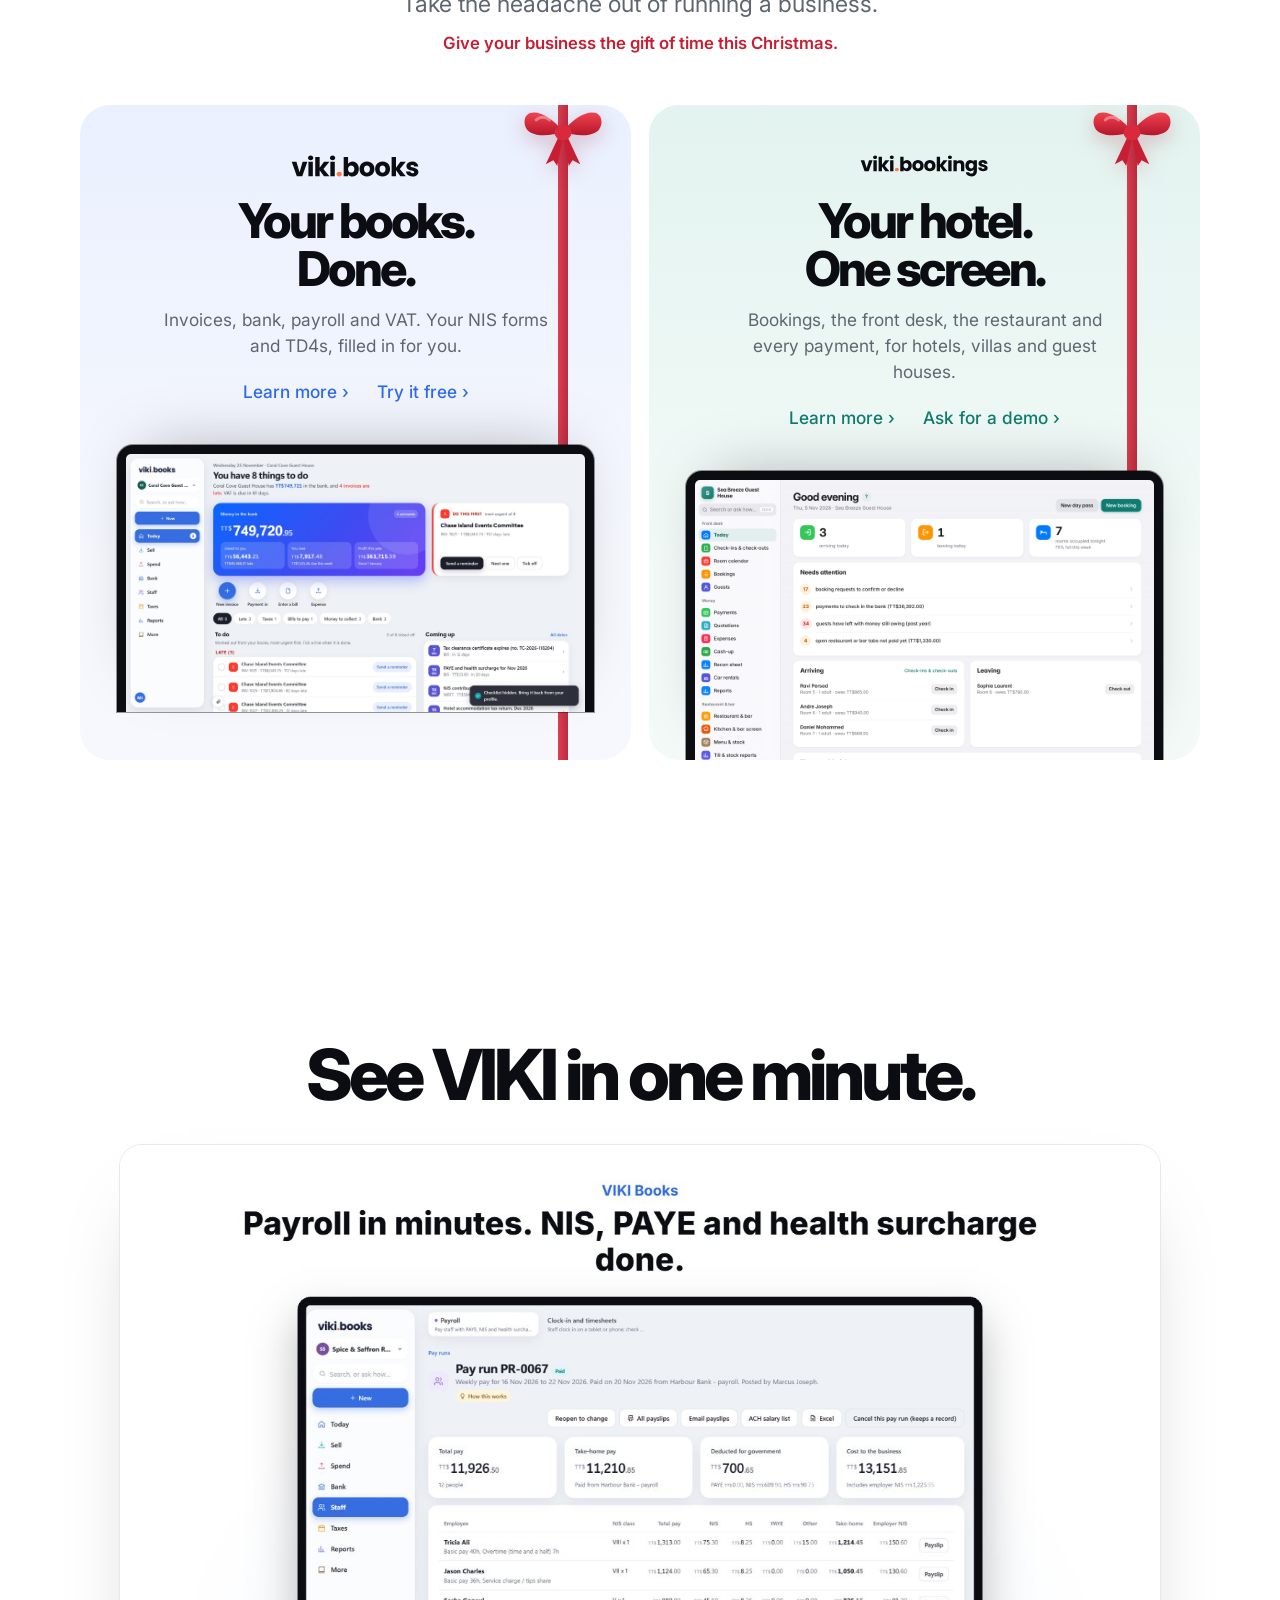
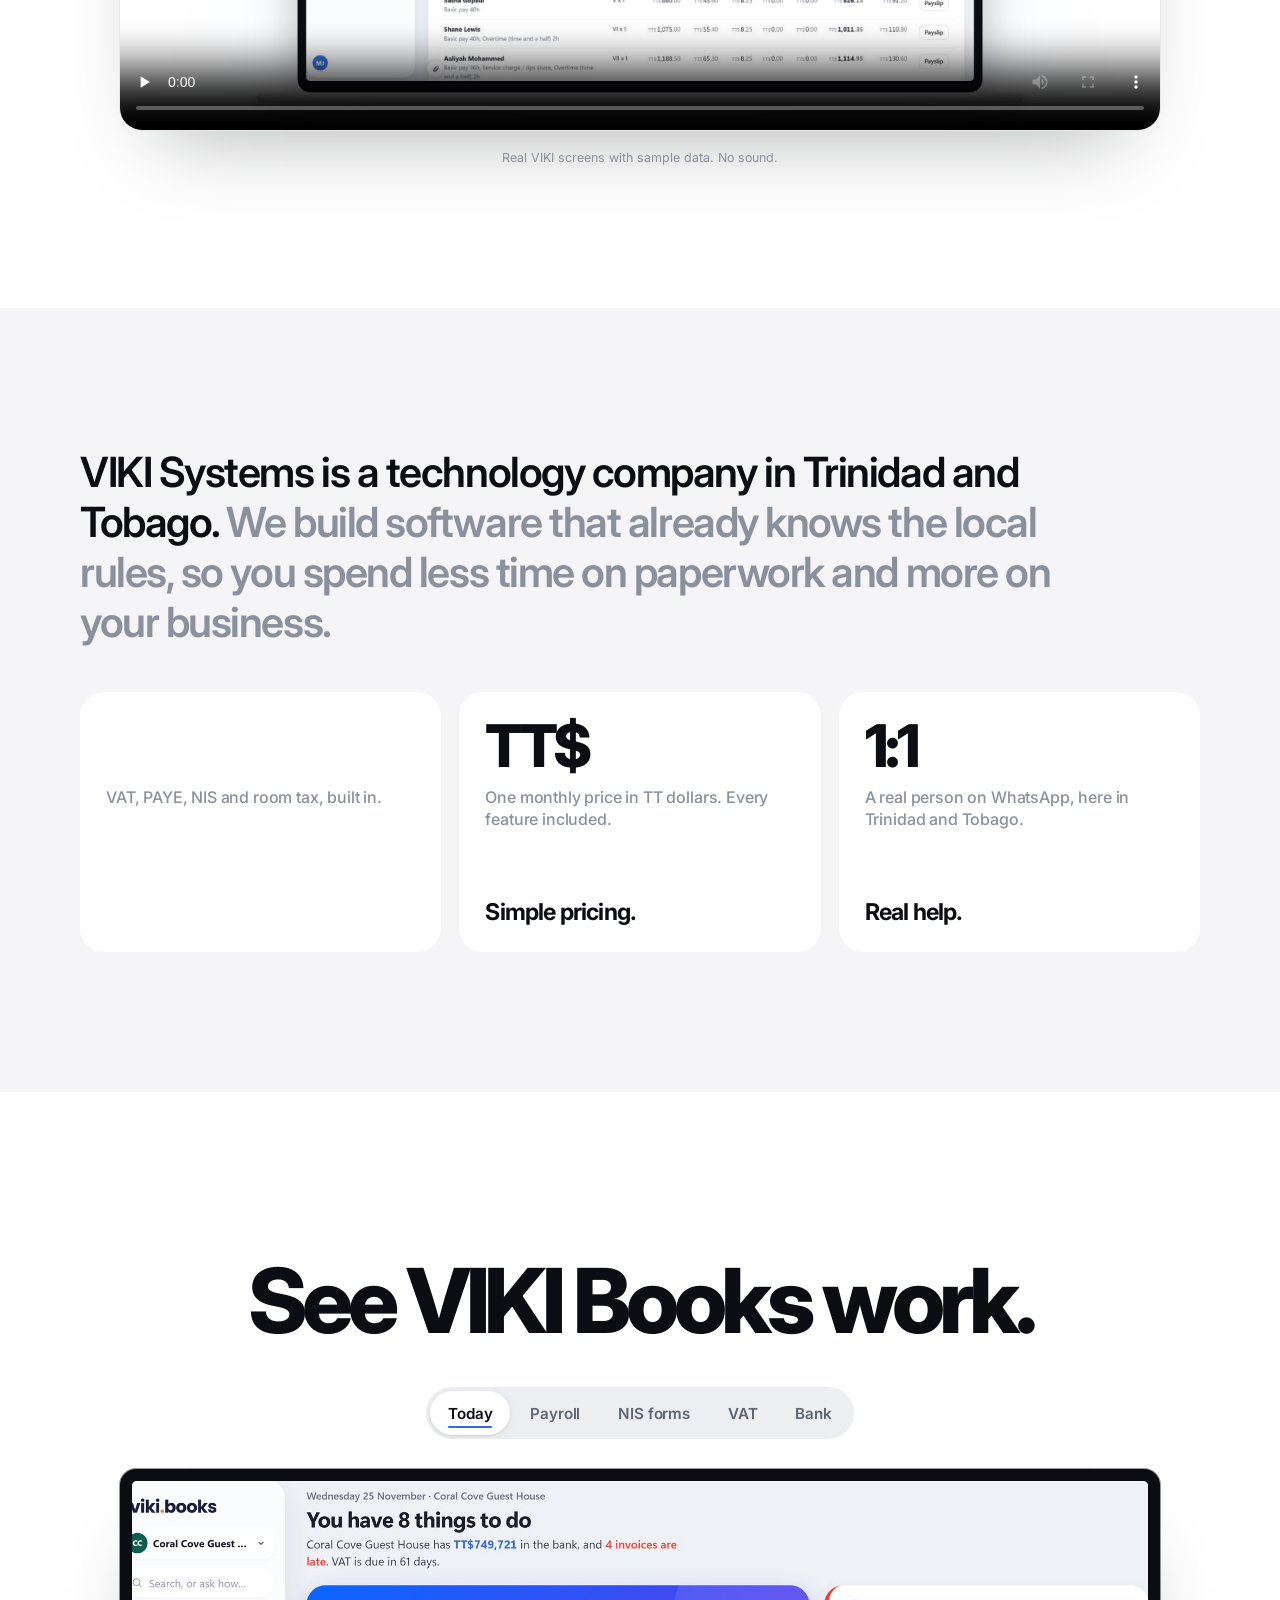
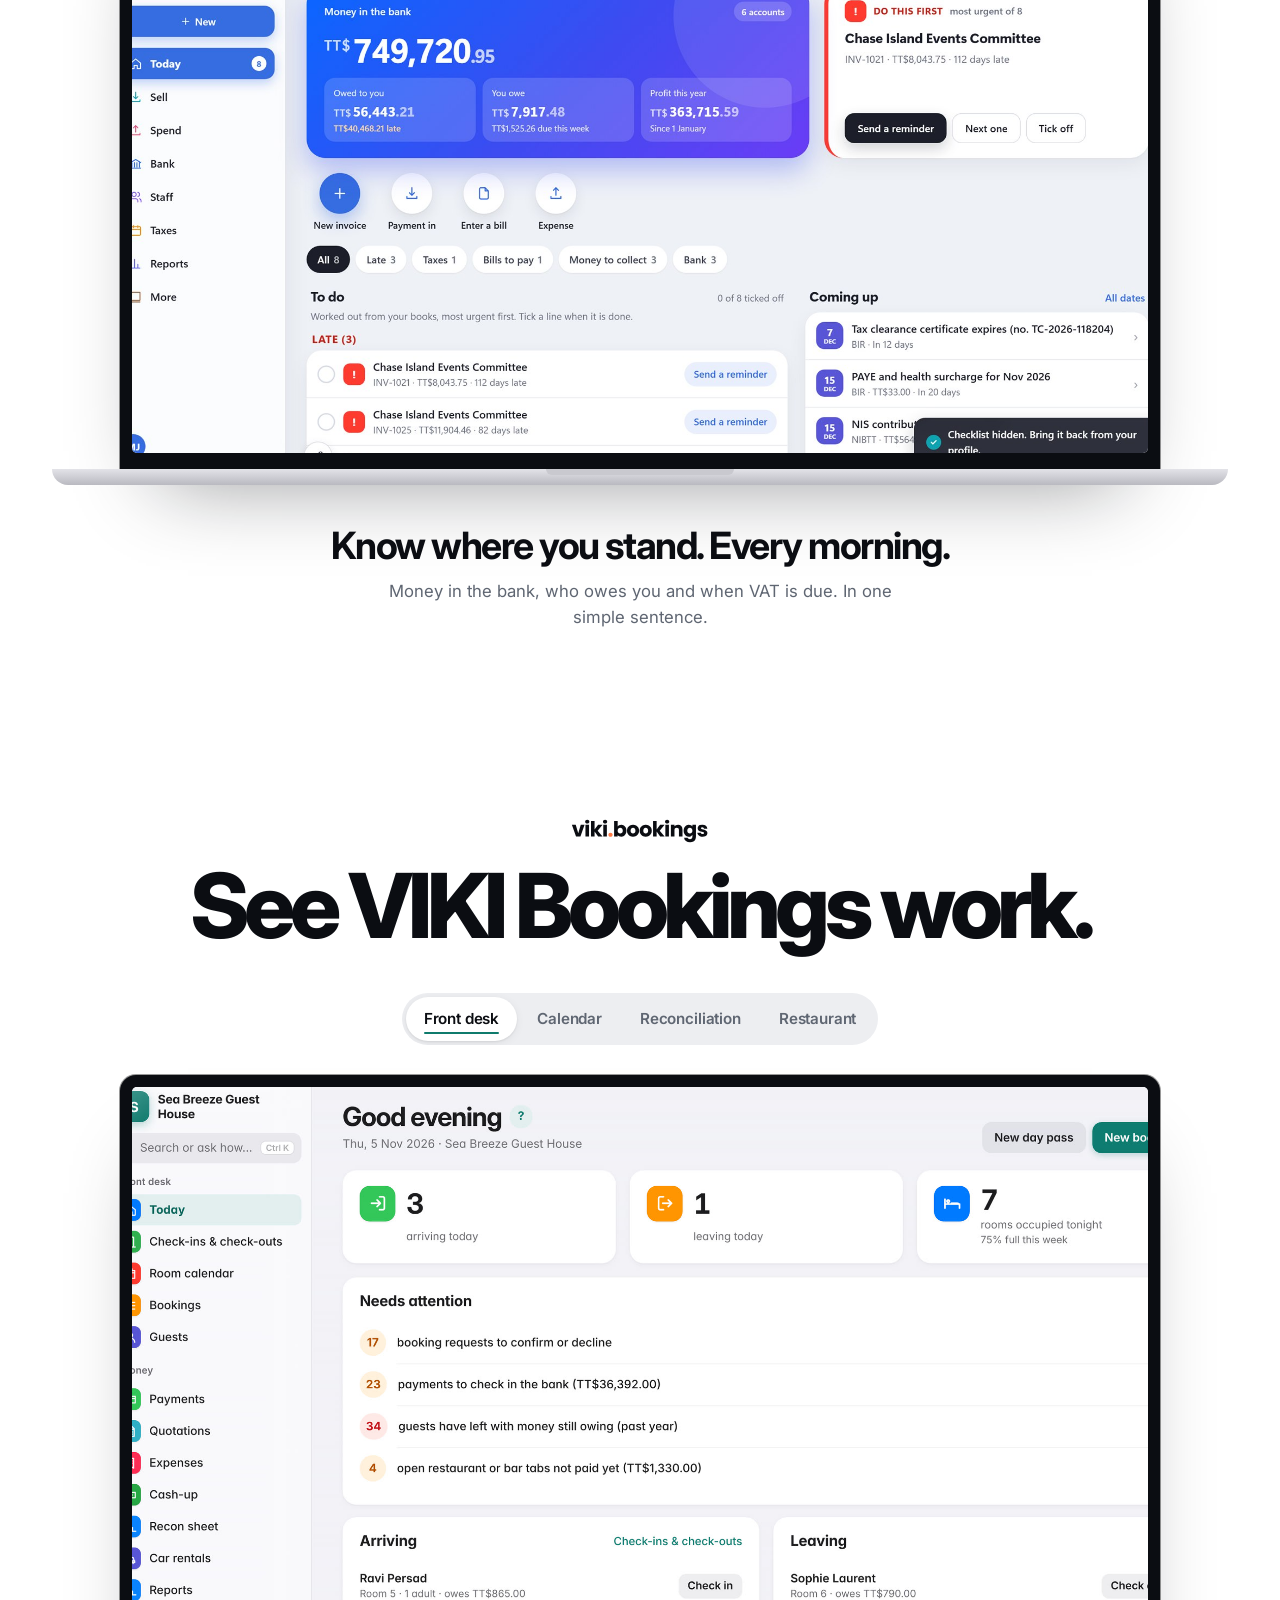
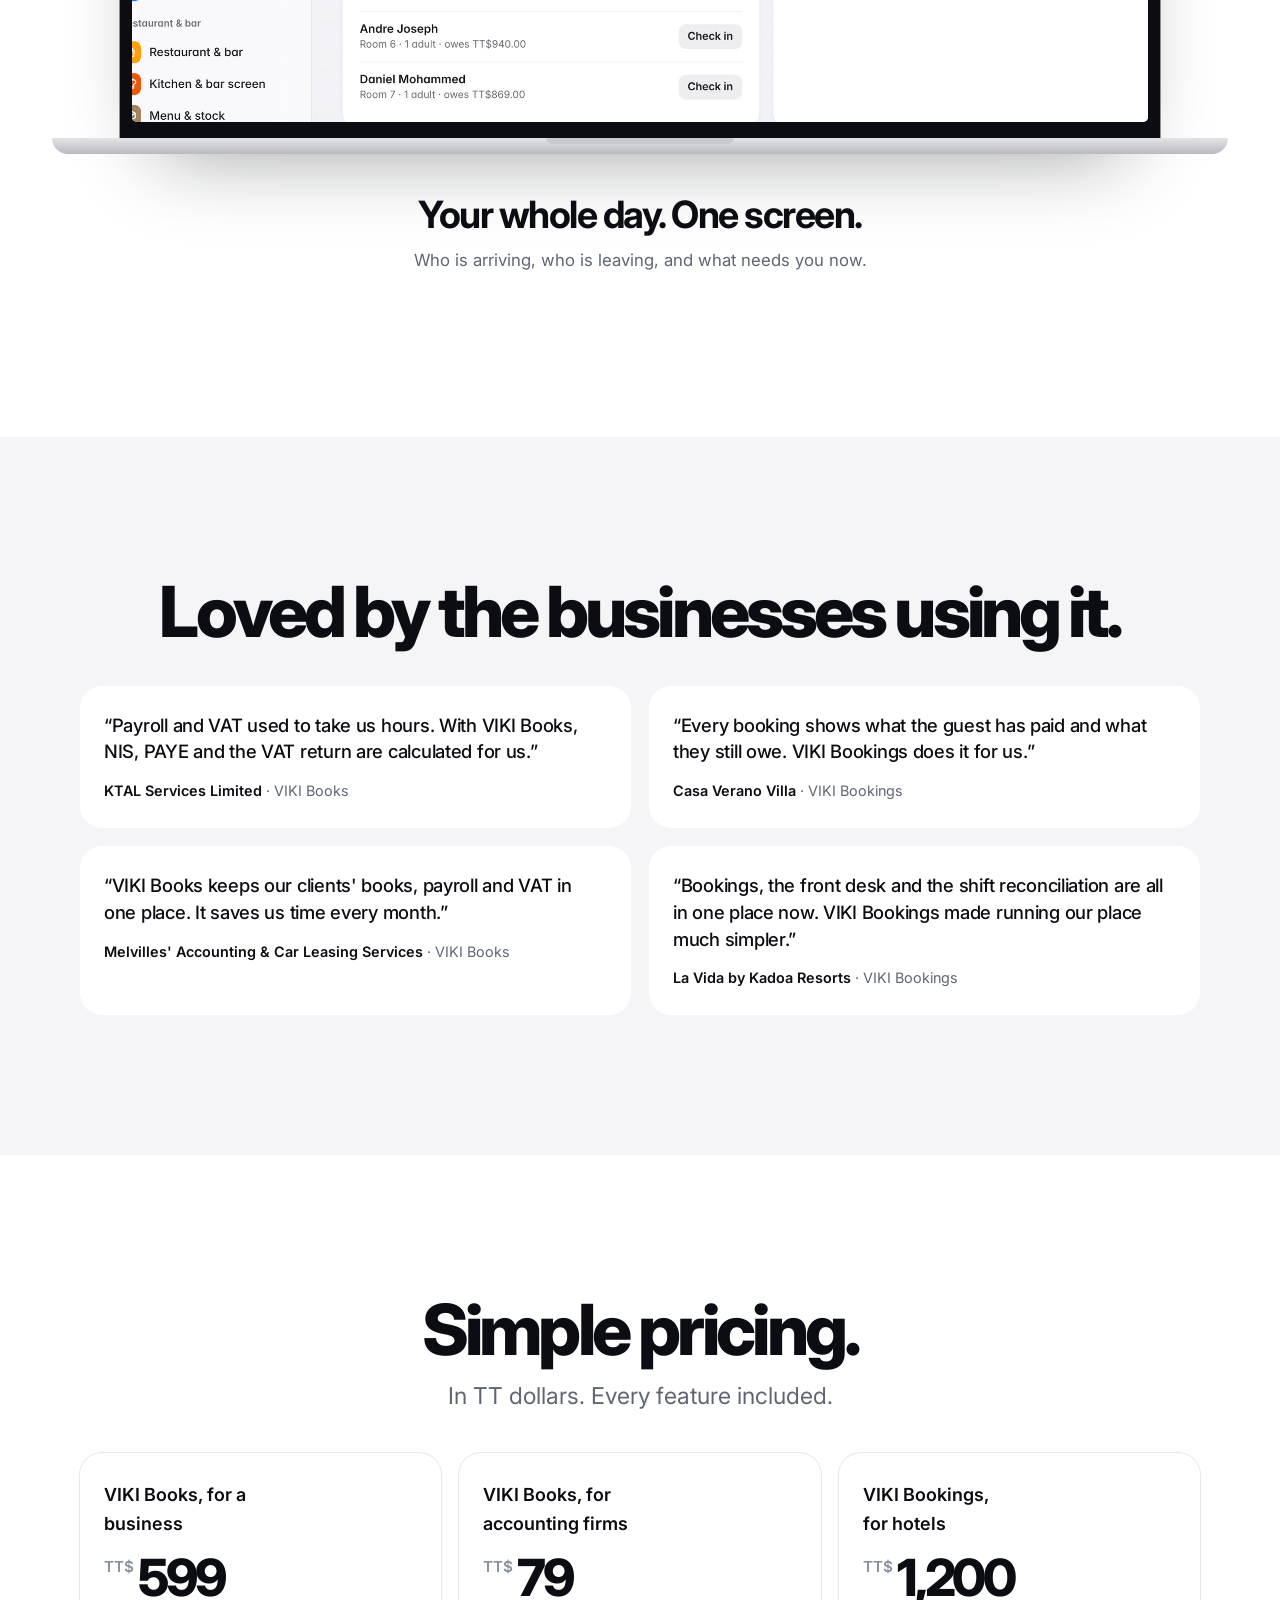
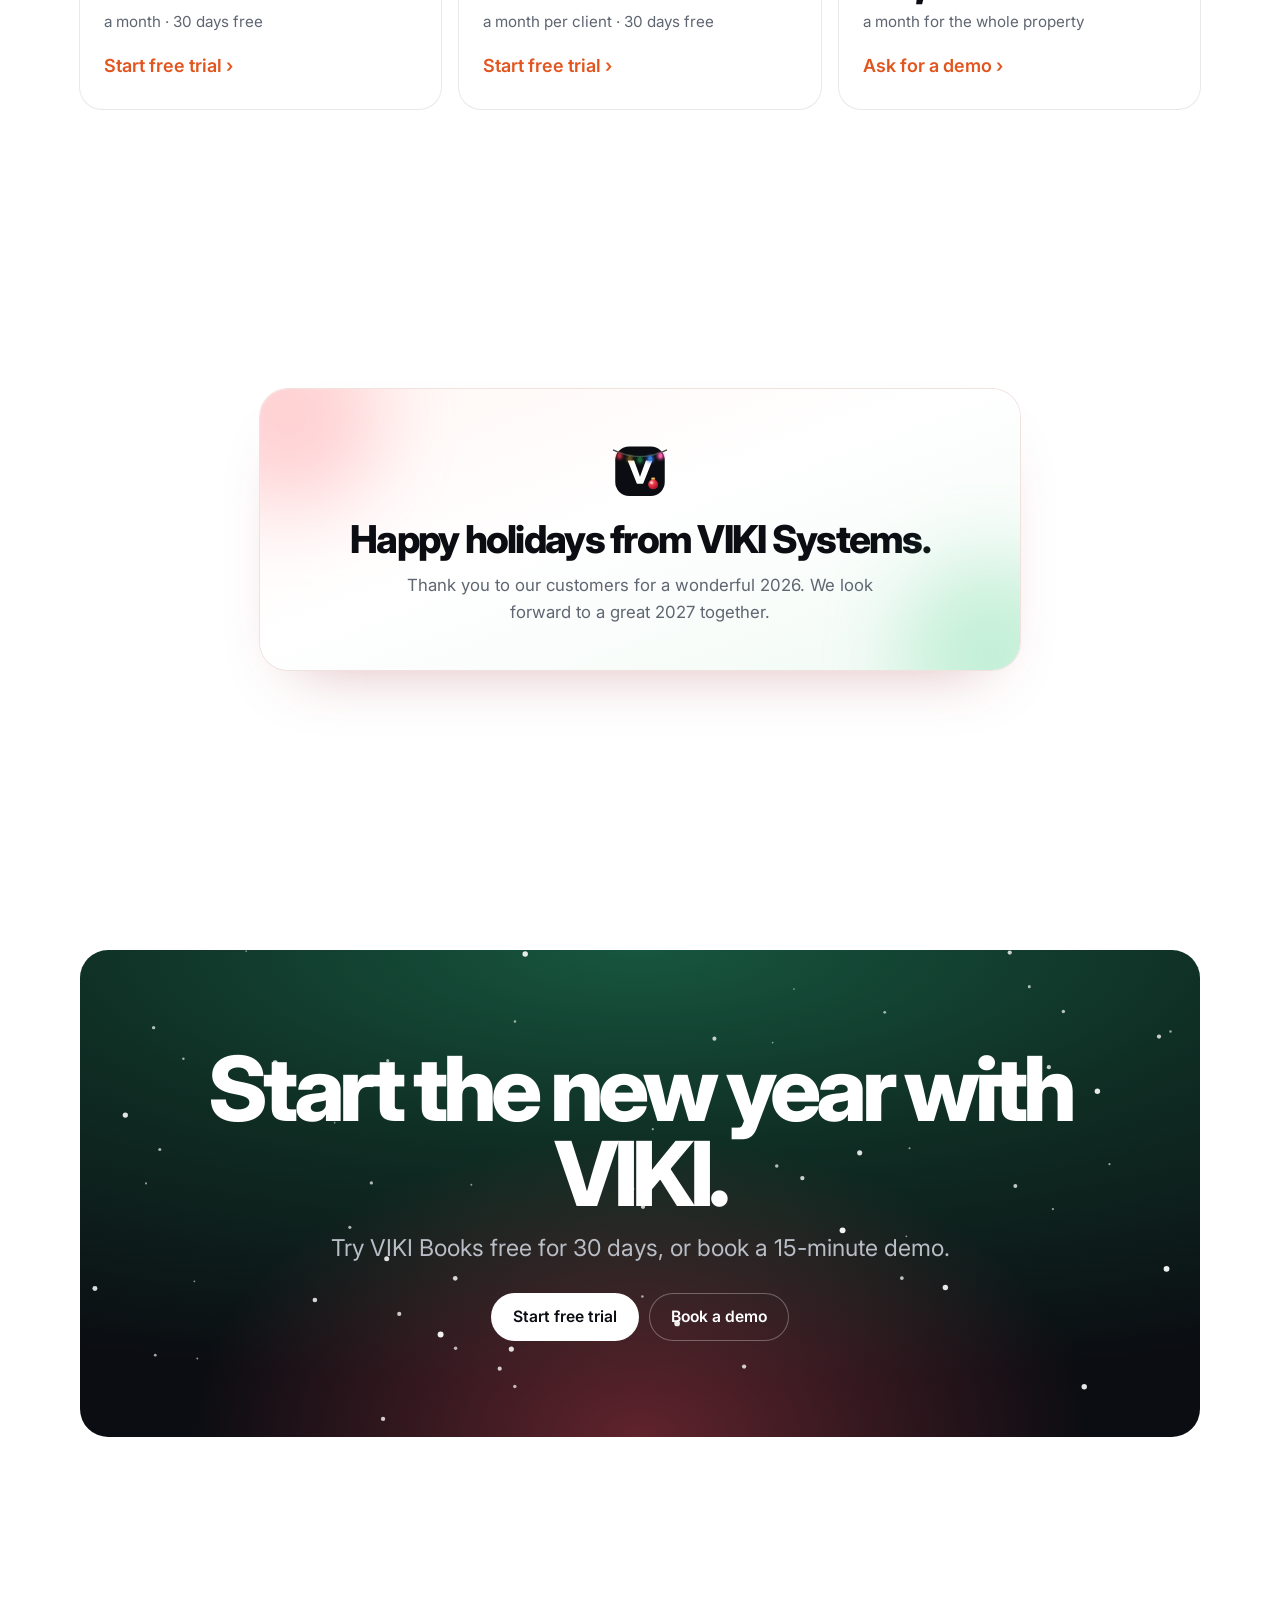
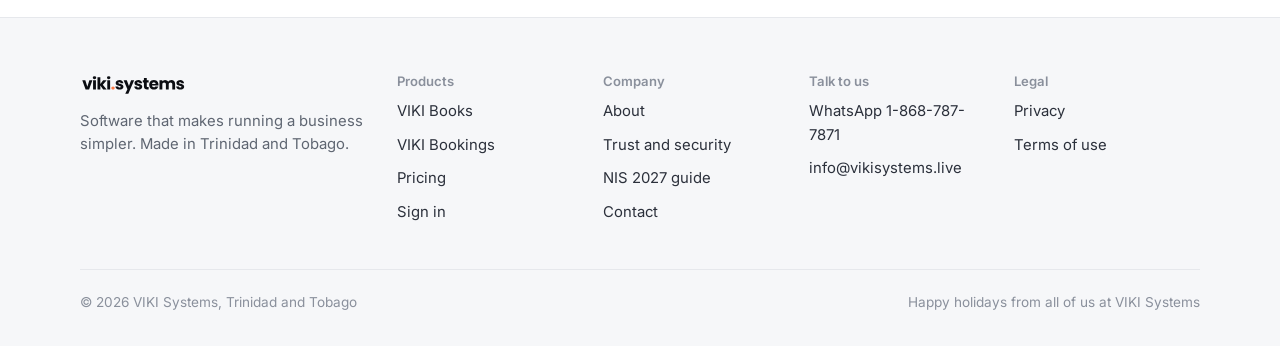
==== commit 3dc8981c: "Christmas touches: light snow, snowy cards, gift bows, banner lights, holiday card" ====
--- a/index.html
+++ b/index.html
@@ -18,12 +18,13 @@
 <link rel="preconnect" href="https://fonts.googleapis.com">
 <link rel="preconnect" href="https://fonts.gstatic.com" crossorigin>
 <link href="https://fonts.googleapis.com/css2?family=Inter:wght@400;500;600;700;800&display=swap" rel="stylesheet">
-<link rel="stylesheet" href="v5.css?v=20261126a">
-<link rel="stylesheet" href="v6.css?v=20261126a">
+<link rel="stylesheet" href="v5.css?v=20261126b">
+<link rel="stylesheet" href="v6.css?v=20261126b">
+<link rel="stylesheet" href="xmas2.css?v=20261126b">
 <script>document.documentElement.classList.add("js")</script>
 </head>
 <body>
-<a class="skip" href="#main">Skip to content</a><a class="ribbon" href="nis-2027/">Happy holidays from VIKI Systems. <b>NIS goes up to 19.2% on 4 January: read the guide ›</b></a>
+<a class="skip" href="#main">Skip to content</a><a class="ribbon" href="nis-2027/">Happy holidays from VIKI Systems. <b>NIS goes up to 19.2% on 4 January: read the guide ›</b></a><div class="xlights" aria-hidden="true"><i style="--c:#FF3B4E;--d:0s"></i><i style="--c:#FFC23C;--d:-0.55s"></i><i style="--c:#22C55E;--d:-1.1s"></i><i style="--c:#3B82F6;--d:-1.6500000000000001s"></i><i style="--c:#FF5DB1;--d:-2.2s"></i><i style="--c:#FF3B4E;--d:0s"></i><i style="--c:#FFC23C;--d:-0.55s"></i><i style="--c:#22C55E;--d:-1.1s"></i><i style="--c:#3B82F6;--d:-1.6500000000000001s"></i><i style="--c:#FF5DB1;--d:-2.2s"></i><i style="--c:#FF3B4E;--d:0s"></i><i style="--c:#FFC23C;--d:-0.55s"></i><i style="--c:#22C55E;--d:-1.1s"></i><i style="--c:#3B82F6;--d:-1.6500000000000001s"></i><i style="--c:#FF5DB1;--d:-2.2s"></i><i style="--c:#FF3B4E;--d:0s"></i><i style="--c:#FFC23C;--d:-0.55s"></i><i style="--c:#22C55E;--d:-1.1s"></i><i style="--c:#3B82F6;--d:-1.6500000000000001s"></i><i style="--c:#FF5DB1;--d:-2.2s"></i><i style="--c:#FF3B4E;--d:0s"></i><i style="--c:#FFC23C;--d:-0.55s"></i><i style="--c:#22C55E;--d:-1.1s"></i><i style="--c:#3B82F6;--d:-1.6500000000000001s"></i><i style="--c:#FF5DB1;--d:-2.2s"></i><i style="--c:#FF3B4E;--d:0s"></i><i style="--c:#FFC23C;--d:-0.55s"></i><i style="--c:#22C55E;--d:-1.1s"></i><i style="--c:#3B82F6;--d:-1.6500000000000001s"></i><i style="--c:#FF5DB1;--d:-2.2s"></i><i style="--c:#FF3B4E;--d:0s"></i><i style="--c:#FFC23C;--d:-0.55s"></i><i style="--c:#22C55E;--d:-1.1s"></i><i style="--c:#3B82F6;--d:-1.6500000000000001s"></i><i style="--c:#FF5DB1;--d:-2.2s"></i><i style="--c:#FF3B4E;--d:0s"></i><i style="--c:#FFC23C;--d:-0.55s"></i><i style="--c:#22C55E;--d:-1.1s"></i><i style="--c:#3B82F6;--d:-1.6500000000000001s"></i><i style="--c:#FF5DB1;--d:-2.2s"></i><i style="--c:#FF3B4E;--d:0s"></i><i style="--c:#FFC23C;--d:-0.55s"></i><i style="--c:#22C55E;--d:-1.1s"></i><i style="--c:#3B82F6;--d:-1.6500000000000001s"></i><i style="--c:#FF5DB1;--d:-2.2s"></i><i style="--c:#FF3B4E;--d:0s"></i><i style="--c:#FFC23C;--d:-0.55s"></i><i style="--c:#22C55E;--d:-1.1s"></i></div>
 <header class="nav">
   <div class="wrap nav__in">
     <a class="nav__logo" href="./" aria-label="VIKI Systems home"><img src="assets/brand/viki-v-holiday-lights.svg" alt="VIKI Systems" width="40" height="40" class="vmark"></a>
@@ -65,7 +66,7 @@
 </div>
 <main id="main">
 <!-- HERO: who we are, in one line, over crafted VIKI panels -->
-<section class="hx6">
+<section class="hx6" data-snow="light">
   <div class="glow" aria-hidden="true"></div>
   <div class="wrap">
     <h1 class="h-hero rv">Business,<br><span class="g">made simpler.</span></h1>
@@ -97,15 +98,16 @@
   <div class="wrap">
     <h2 class="h-2 center rv">Two products.<br><span class="g">One goal.</span></h2>
     <p class="lede center rv" style="margin:18px auto 0;max-width:560px">Take the headache out of running a business.</p>
+    <p class="giftline rv">Give your business the gift of time this Christmas.</p>
     <div class="ptiles">
-      <article class="ptile ptile--books rv">
+      <article class="ptile ptile--books rv"><svg class="bow" viewBox="0 0 96 72" aria-hidden="true"><defs><linearGradient id="bw" x1="0" x2="0" y1="0" y2="1"><stop offset="0" stop-color="#F0434F"/><stop offset="1" stop-color="#B5162B"/></linearGradient></defs><path d="M48 34 C30 10 6 8 8 26 C10 40 32 40 48 34Z" fill="url(#bw)"/><path d="M48 34 C66 10 90 8 88 26 C86 40 64 40 48 34Z" fill="url(#bw)"/><path d="M44 38 L30 68 L38 64 L42 70 L48 40Z" fill="#C81E33"/><path d="M52 38 L66 68 L58 64 L54 70 L48 40Z" fill="#C81E33"/><ellipse cx="48" cy="35" rx="9" ry="8" fill="#D92A3D"/><path d="M20 22 C24 18 30 18 34 22" stroke="#fff" stroke-opacity=".35" stroke-width="3" fill="none" stroke-linecap="round"/></svg>
         <img class="ptile__logo" src="assets/brand/viki-books-logo-dark.svg" alt="VIKI Books" width="137" height="28">
         <h3>Your books.<br><span class="g">Done.</span></h3>
         <p>Invoices, bank, payroll and VAT. Your NIS forms and TD4s, filled in for you.</p>
         <p class="more"><a href="books/">Learn more ›</a><a href="https://books.vikisystems.live/#/signup">Try it free ›</a></p>
         <div class="ptile__shot"><div class="mac__scr"><img src="assets/products/books/books-today-dashboard.jpg" alt="VIKI Books Today screen with money in the bank and when VAT is due (sample business)" width="2000" height="1125" loading="lazy"></div></div>
       </article>
-      <article class="ptile ptile--bk rv rv-d1">
+      <article class="ptile ptile--bk rv rv-d1"><svg class="bow" viewBox="0 0 96 72" aria-hidden="true"><defs><linearGradient id="bw" x1="0" x2="0" y1="0" y2="1"><stop offset="0" stop-color="#F0434F"/><stop offset="1" stop-color="#B5162B"/></linearGradient></defs><path d="M48 34 C30 10 6 8 8 26 C10 40 32 40 48 34Z" fill="url(#bw)"/><path d="M48 34 C66 10 90 8 88 26 C86 40 64 40 48 34Z" fill="url(#bw)"/><path d="M44 38 L30 68 L38 64 L42 70 L48 40Z" fill="#C81E33"/><path d="M52 38 L66 68 L58 64 L54 70 L48 40Z" fill="#C81E33"/><ellipse cx="48" cy="35" rx="9" ry="8" fill="#D92A3D"/><path d="M20 22 C24 18 30 18 34 22" stroke="#fff" stroke-opacity=".35" stroke-width="3" fill="none" stroke-linecap="round"/></svg>
         <img class="ptile__logo" src="assets/brand/viki-bookings-logo-dark.svg" alt="VIKI Bookings" width="180" height="28">
         <h3>Your hotel.<br><span class="g">One screen.</span></h3>
         <p>Bookings, the front desk, the restaurant and every payment, for hotels, villas and guest houses.</p>
@@ -189,6 +191,17 @@
       <a href="books/#prices"><span class="who">VIKI Books, for a business</span><span class="amt"><sup>TT$</sup>599</span><span class="per">a month · 30 days free</span><span class="go">Start free trial ›</span></a>
       <a href="books/#prices"><span class="who">VIKI Books, for accounting firms</span><span class="amt"><sup>TT$</sup>79</span><span class="per">a month per client · 30 days free</span><span class="go">Start free trial ›</span></a>
       <a href="bookings/#prices"><span class="who">VIKI Bookings, for hotels</span><span class="amt"><sup>TT$</sup>1,200</span><span class="per">a month for the whole property</span><span class="go">Ask for a demo ›</span></a>
+    </div>
+  </div>
+</section>
+
+<!-- HOLIDAY CARD -->
+<section class="sec sec--tight">
+  <div class="wrap">
+    <div class="hcard rv">
+      <img src="assets/brand/viki-v-holiday-lights.svg" alt="" width="72" height="72">
+      <h2>Happy holidays from VIKI Systems.</h2>
+      <p>Thank you to our customers for a wonderful 2026. We look forward to a great 2027 together.</p>
     </div>
   </div>
 </section>
@@ -221,8 +234,8 @@
   </div>
 </footer>
 <a class="wa-fab" href="https://wa.me/18687877871?text=Hi%20VIKI%20Systems%2C%20I%20have%20a%20question." target="_blank" rel="noopener" aria-label="Chat with VIKI Systems on WhatsApp"><svg viewBox="0 0 32 32" aria-hidden="true"><path fill="currentColor" d="M16 3C8.8 3 3 8.7 3 15.8c0 2.5.7 4.9 2 6.9L3 29l6.5-1.9c1.9 1 4.1 1.6 6.5 1.6 7.2 0 13-5.7 13-12.8S23.2 3 16 3zm0 23.4c-2.1 0-4.1-.6-5.8-1.6l-.4-.2-3.9 1.1 1.1-3.7-.3-.4c-1.1-1.7-1.7-3.7-1.7-5.8C5 9.9 9.9 5.2 16 5.2s11 4.7 11 10.6-4.9 10.6-11 10.6zm6-7.9c-.3-.2-1.9-.9-2.2-1s-.5-.2-.7.2-.8 1-.9 1.2-.3.2-.6.1c-.3-.2-1.4-.5-2.6-1.6-1-.9-1.6-1.9-1.8-2.2s0-.5.1-.6l.5-.5c.1-.2.2-.3.3-.5s0-.4 0-.5-.7-1.7-1-2.3c-.3-.6-.5-.5-.7-.5h-.6c-.2 0-.5.1-.8.4s-1 1-1 2.5 1.1 2.9 1.2 3.1c.2.2 2.1 3.2 5.1 4.5.7.3 1.3.5 1.7.6.7.2 1.4.2 1.9.1.6-.1 1.9-.8 2.1-1.5.3-.7.3-1.4.2-1.5-.1-.1-.3-.2-.6-.3z"/></svg><span>Chat with us</span></a>
-<script src="v5.js?v=20261126a" defer></script>
-<script src="xp.js?v=20261126a" defer></script>
-<script src="holiday.js?v=20261126a" defer></script>
+<script src="v5.js?v=20261126b" defer></script>
+<script src="xp.js?v=20261126b" defer></script>
+<script src="holiday.js?v=20261126b" defer></script>
 </body>
 </html>
--- a/xmas2.css
+++ b/xmas2.css
@@ -0,0 +1,37 @@
+/* Extra Christmas touches (preview). Loaded only when VIKI_XMAS2=1. */
+
+/* 1. light snow in the home hero (holiday.js draws it) */
+.snow--light { z-index: -1; }
+
+/* 2. snow resting on the floating VIKI cards */
+.stage6 .ui6::before { content: ""; position: absolute; left: -5px; right: -5px; top: -9px; height: 22px; z-index: 2; pointer-events: none;
+  background: url("data:image/svg+xml,%3Csvg xmlns='http://www.w3.org/2000/svg' viewBox='0 0 300 22' preserveAspectRatio='none'%3E%3Cpath d='M0 13C0 6 6 1 16 1h268c10 0 16 5 16 12 0 3-3 4-4 1-1-3-4-3-5 1-1 5-6 5-7 1-1-3-4-3-5 0-2 4-6 4-7 0-1-3-4-3-5 0-1 6-7 6-8 1-1-3-4-3-5 0-1 3-5 3-6 0-1-4-5-4-6 0-1 4-6 4-7 0-1-3-4-3-5 1-1 3-5 3-6-1-1-3-4-3-5 0-2 5-7 5-8 0-1-3-4-3-5 1-1 3-5 3-6-1H40c-1 3-4 3-5 0-1-3-4-3-5 1-1 4-6 4-7 0-1-3-4-3-5 0-1 3-5 3-6 0-1-4-5-4-6 1-1 3-4 3-5 0C0 17 0 15 0 13z' fill='%23FFFFFF' stroke='%23D6DEE9' stroke-width='1'/%3E%3C/svg%3E") center / 100% 100% no-repeat;
+  filter: drop-shadow(0 2px 2px rgba(20,25,40,.10)); }
+
+/* 3. gift bows on the product cards */
+.giftline { margin: 10px auto 0; text-align: center; font-weight: 600; color: #C81E33; font-size: 1.05rem; }
+.ptile .bow { position: absolute; top: -6px; right: 22px; width: 92px; height: auto; filter: drop-shadow(0 6px 10px rgba(150,20,40,.25)); }
+.ptile::after { content: ""; position: absolute; top: 0; bottom: 0; right: 63px; width: 10px; background: linear-gradient(90deg, #D92A3D, #B5162B); opacity: .9; pointer-events: none; z-index: 0; }
+.ptile > * { position: relative; z-index: 1; }
+.ptile .bow { z-index: 2; position: absolute; }
+@media (max-width: 767px) { .ptile .bow { width: 72px; right: 14px; } .ptile::after { right: 46px; width: 8px; } }
+
+/* 4. small twinkling lights under the green banner */
+.xlights { position: relative; height: 20px; margin-bottom: -20px; z-index: 101; display: flex; justify-content: center; overflow: hidden; pointer-events: none;
+  background: url("data:image/svg+xml,%3Csvg xmlns='http://www.w3.org/2000/svg' viewBox='0 0 40 12'%3E%3Cpath d='M0 1 Q20 11 40 1' fill='none' stroke='%232E3A33' stroke-width='1.2'/%3E%3C/svg%3E") 0 0 / 40px 12px repeat-x; }
+.xlights i { flex: none; position: relative; width: 40px; }
+.xlights i::before { content: ""; position: absolute; left: 50%; top: 6px; width: 7px; height: 11px; margin-left: -3.5px; border-radius: 50% 50% 50% 50% / 40% 40% 60% 60%; background: var(--c); box-shadow: 0 0 6px 1px var(--c); animation: xtw 2.6s ease-in-out infinite; animation-delay: var(--d); }
+.xlights i::after { content: ""; position: absolute; left: 50%; top: 4px; width: 5px; height: 4px; margin-left: -2.5px; border-radius: 1px; background: #2E3A33; }
+@keyframes xtw { 0%, 100% { opacity: 1; } 50% { opacity: .35; box-shadow: none; } }
+
+/* 5. "Happy holidays" card */
+.hcard { position: relative; overflow: hidden; max-width: 760px; margin: 0 auto; padding: 44px 28px; border-radius: 28px; text-align: center; background: linear-gradient(160deg, #FFF6F3, #FFFFFF 45%, #F1FAF5); box-shadow: 0 0 0 1px #F0E3DE, 0 30px 60px -36px rgba(150,30,40,.35); }
+.hcard img { width: 72px; height: 72px; margin: 0 auto 14px; }
+.hcard h2 { font-size: clamp(1.7rem, 4vw, 2.4rem); font-weight: 800; letter-spacing: -.045em; }
+.hcard p { margin: 12px auto 0; max-width: 520px; color: var(--muted); font-size: 1.05rem; }
+.hcard::before, .hcard::after { content: ""; position: absolute; width: 180px; height: 180px; border-radius: 50%; filter: blur(40px); opacity: .35; pointer-events: none; }
+.hcard::before { left: -60px; top: -60px; background: #FF8A95; }
+.hcard::after { right: -60px; bottom: -70px; background: #6EDC9E; }
+.hcard > * { position: relative; }
+
+@media (prefers-reduced-motion: reduce) { .xlights i::before { animation: none; } }
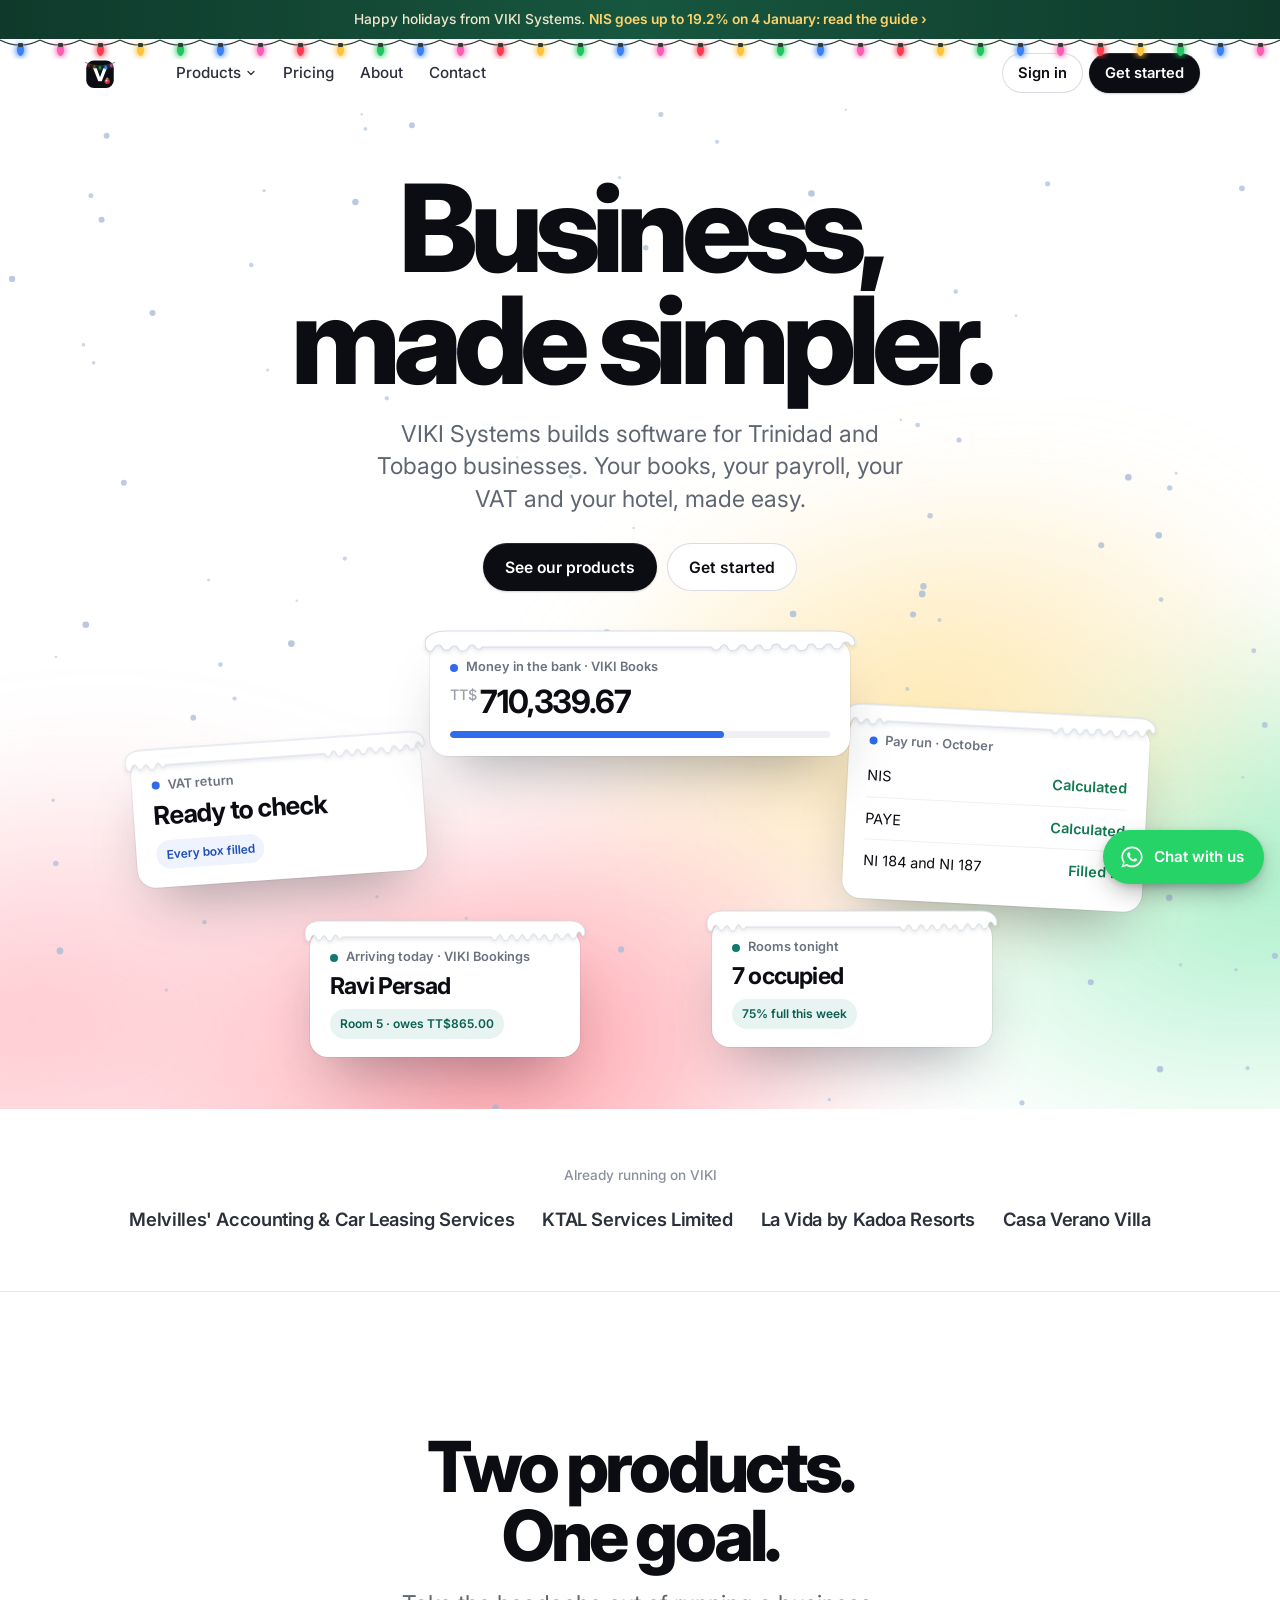
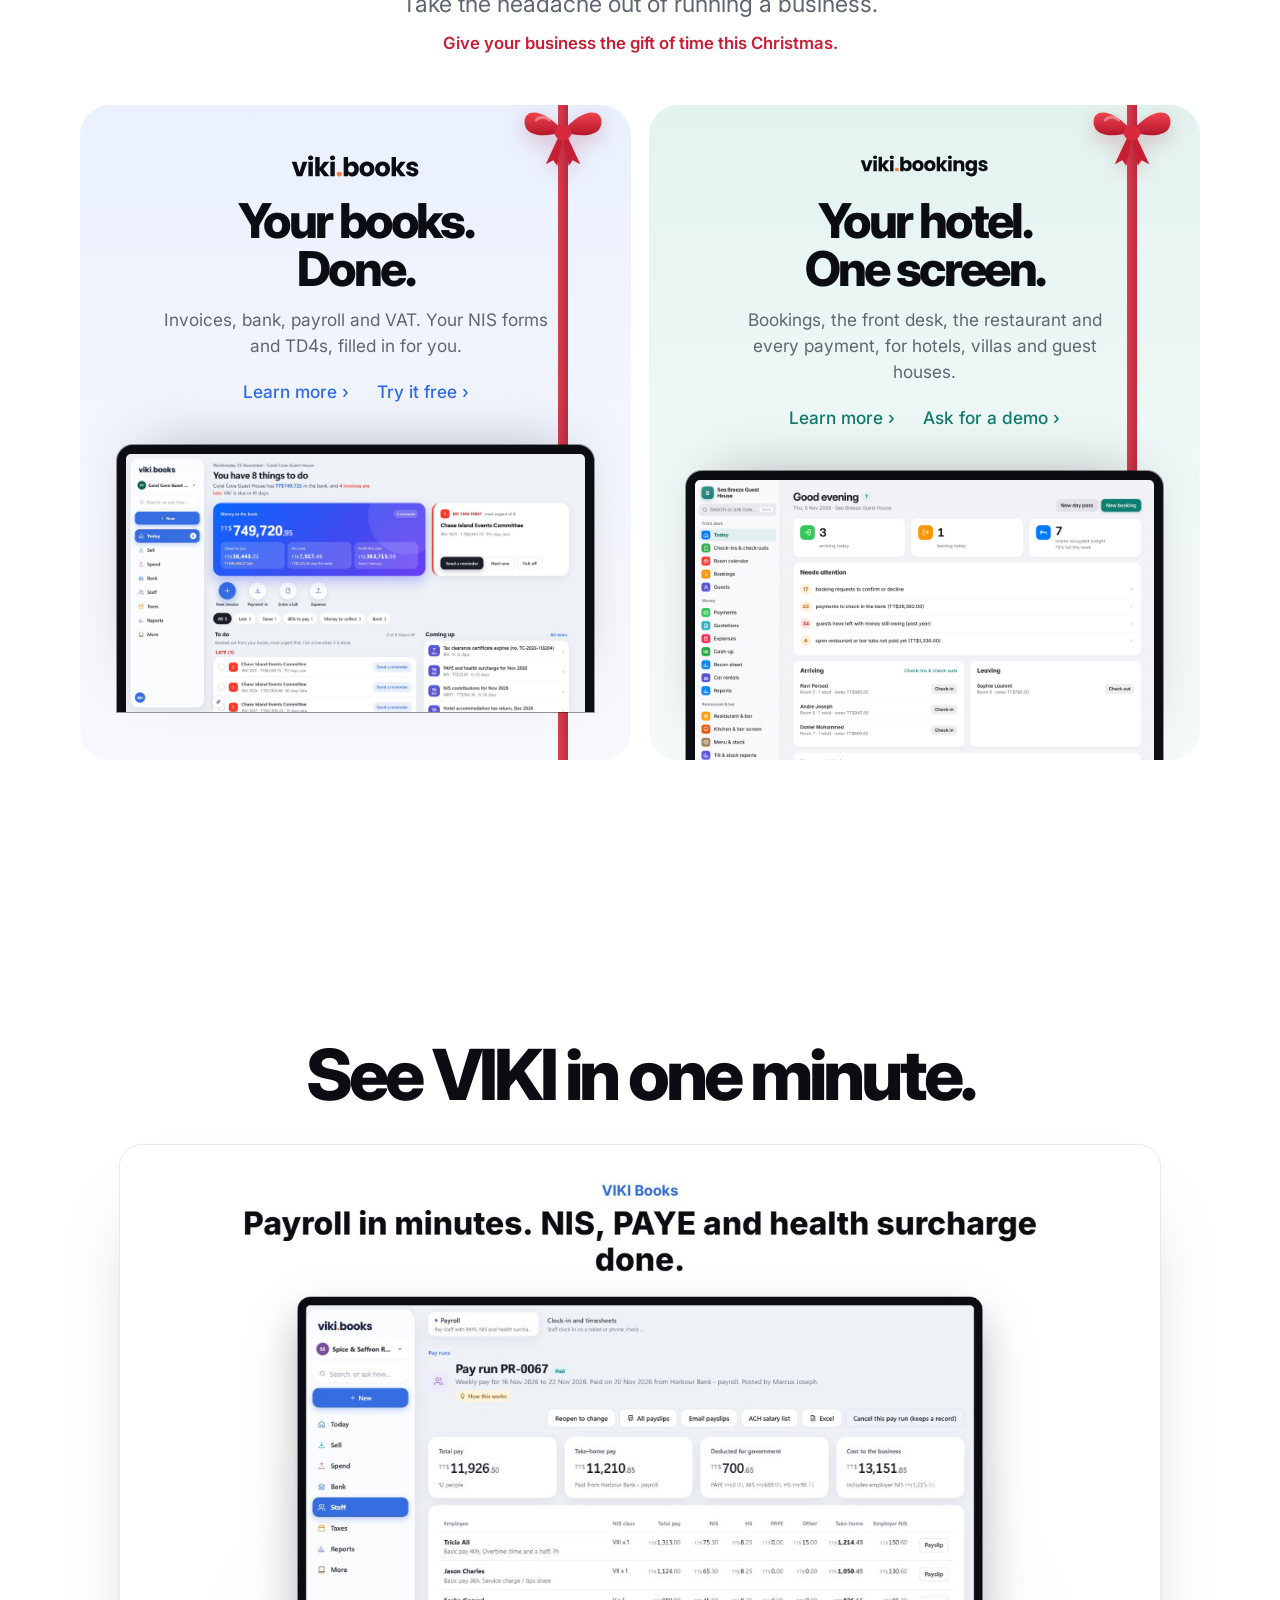
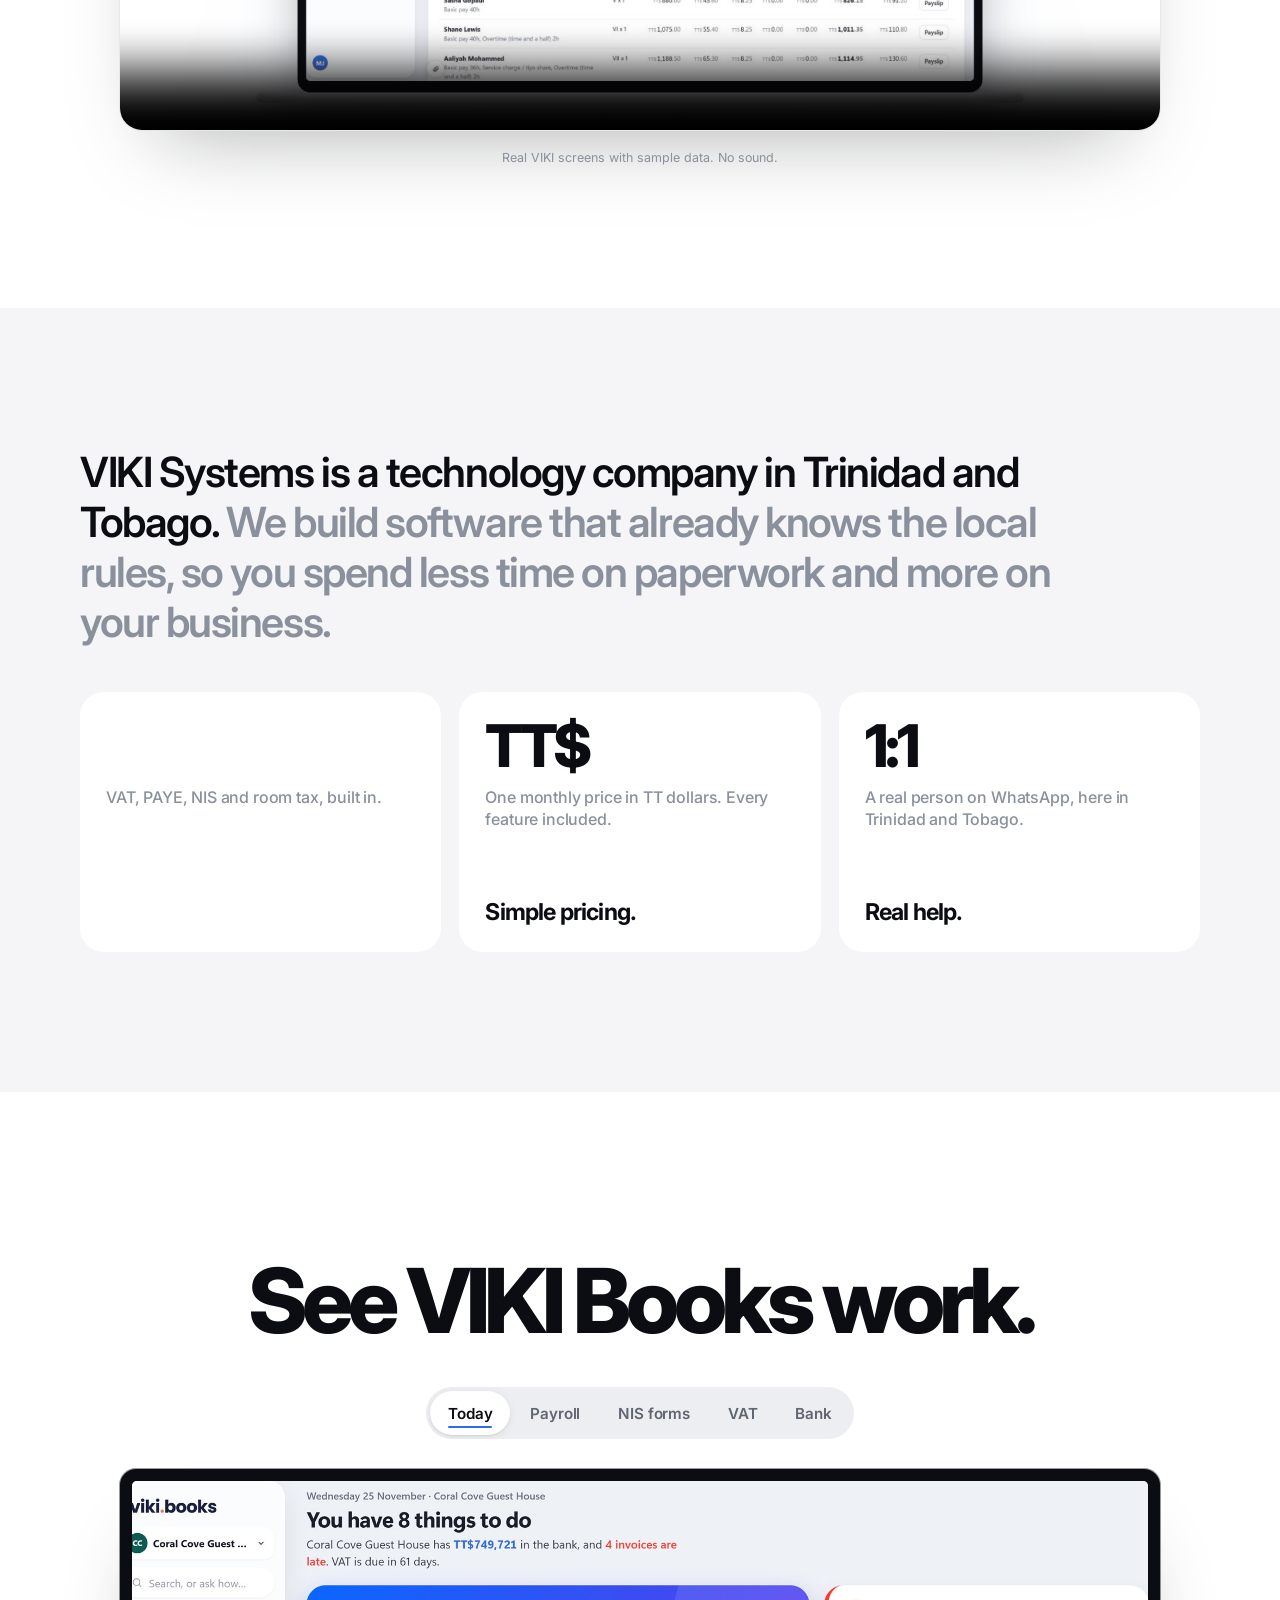
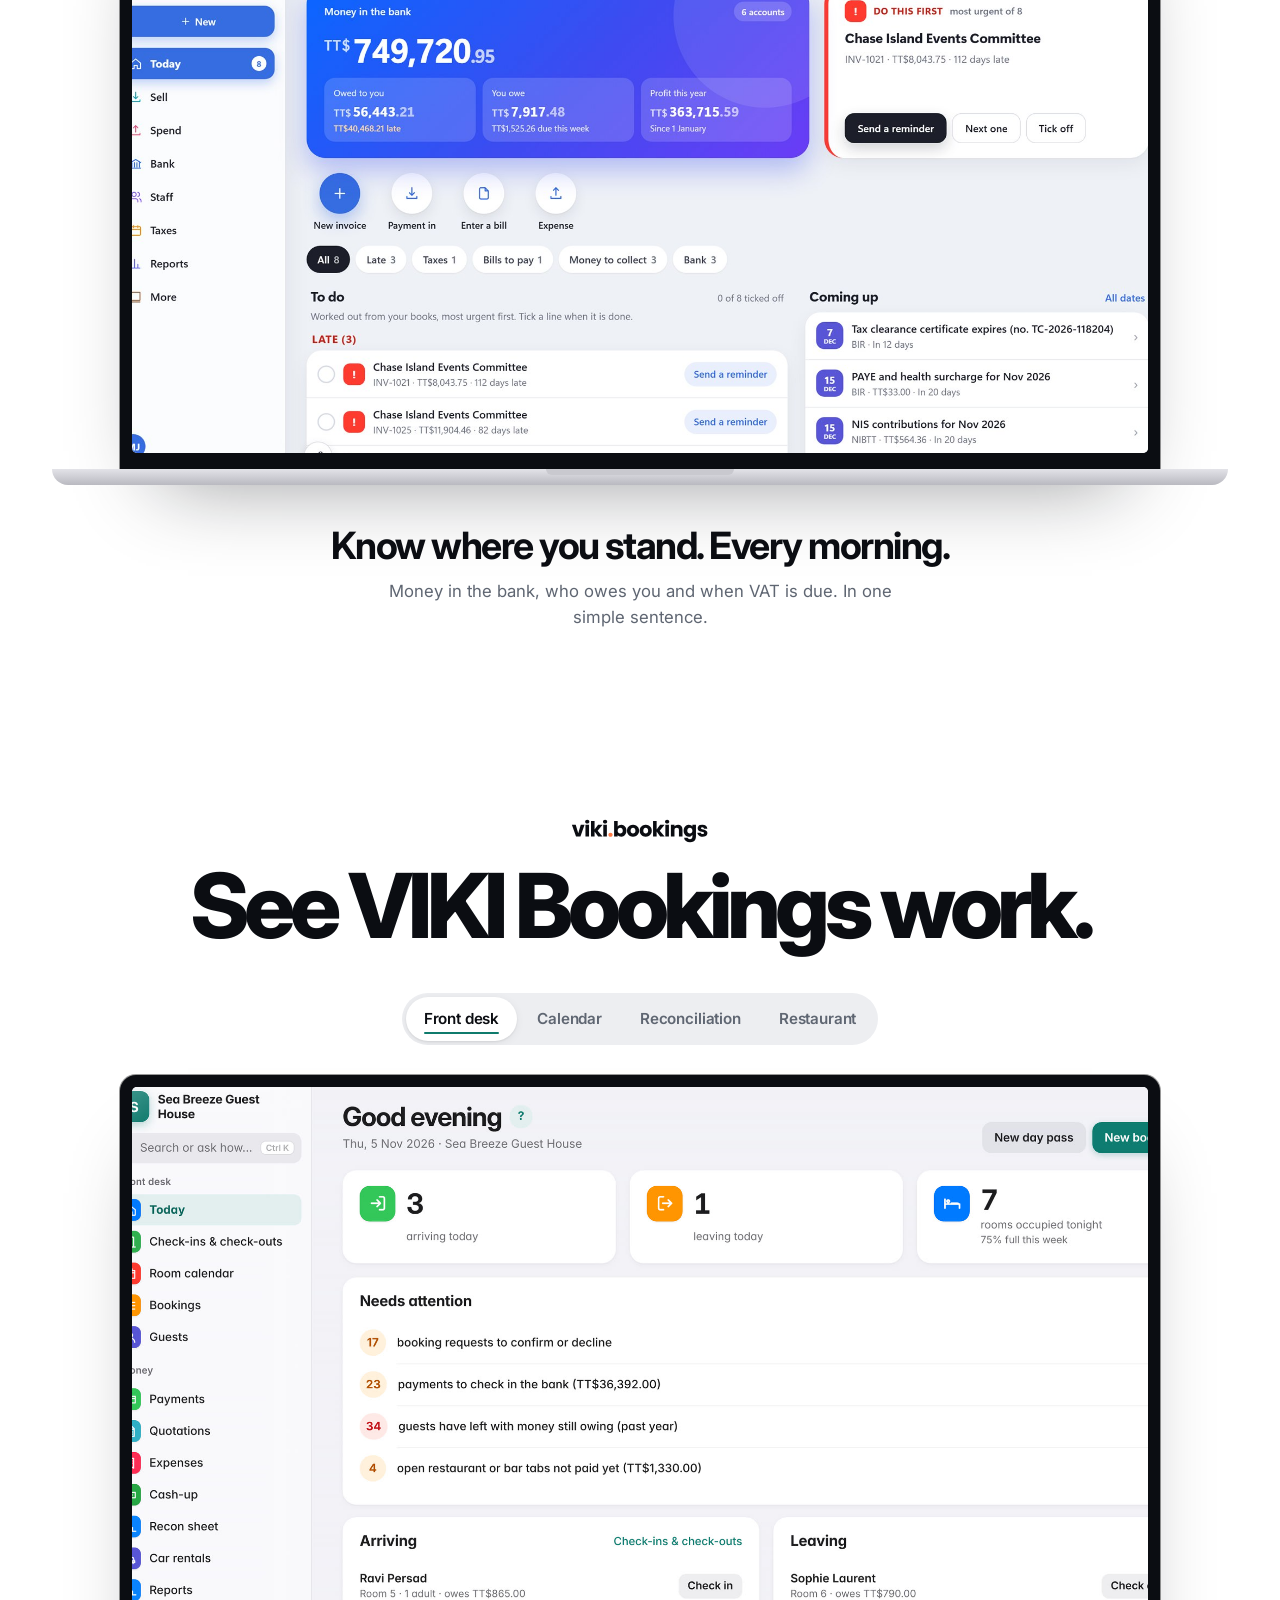
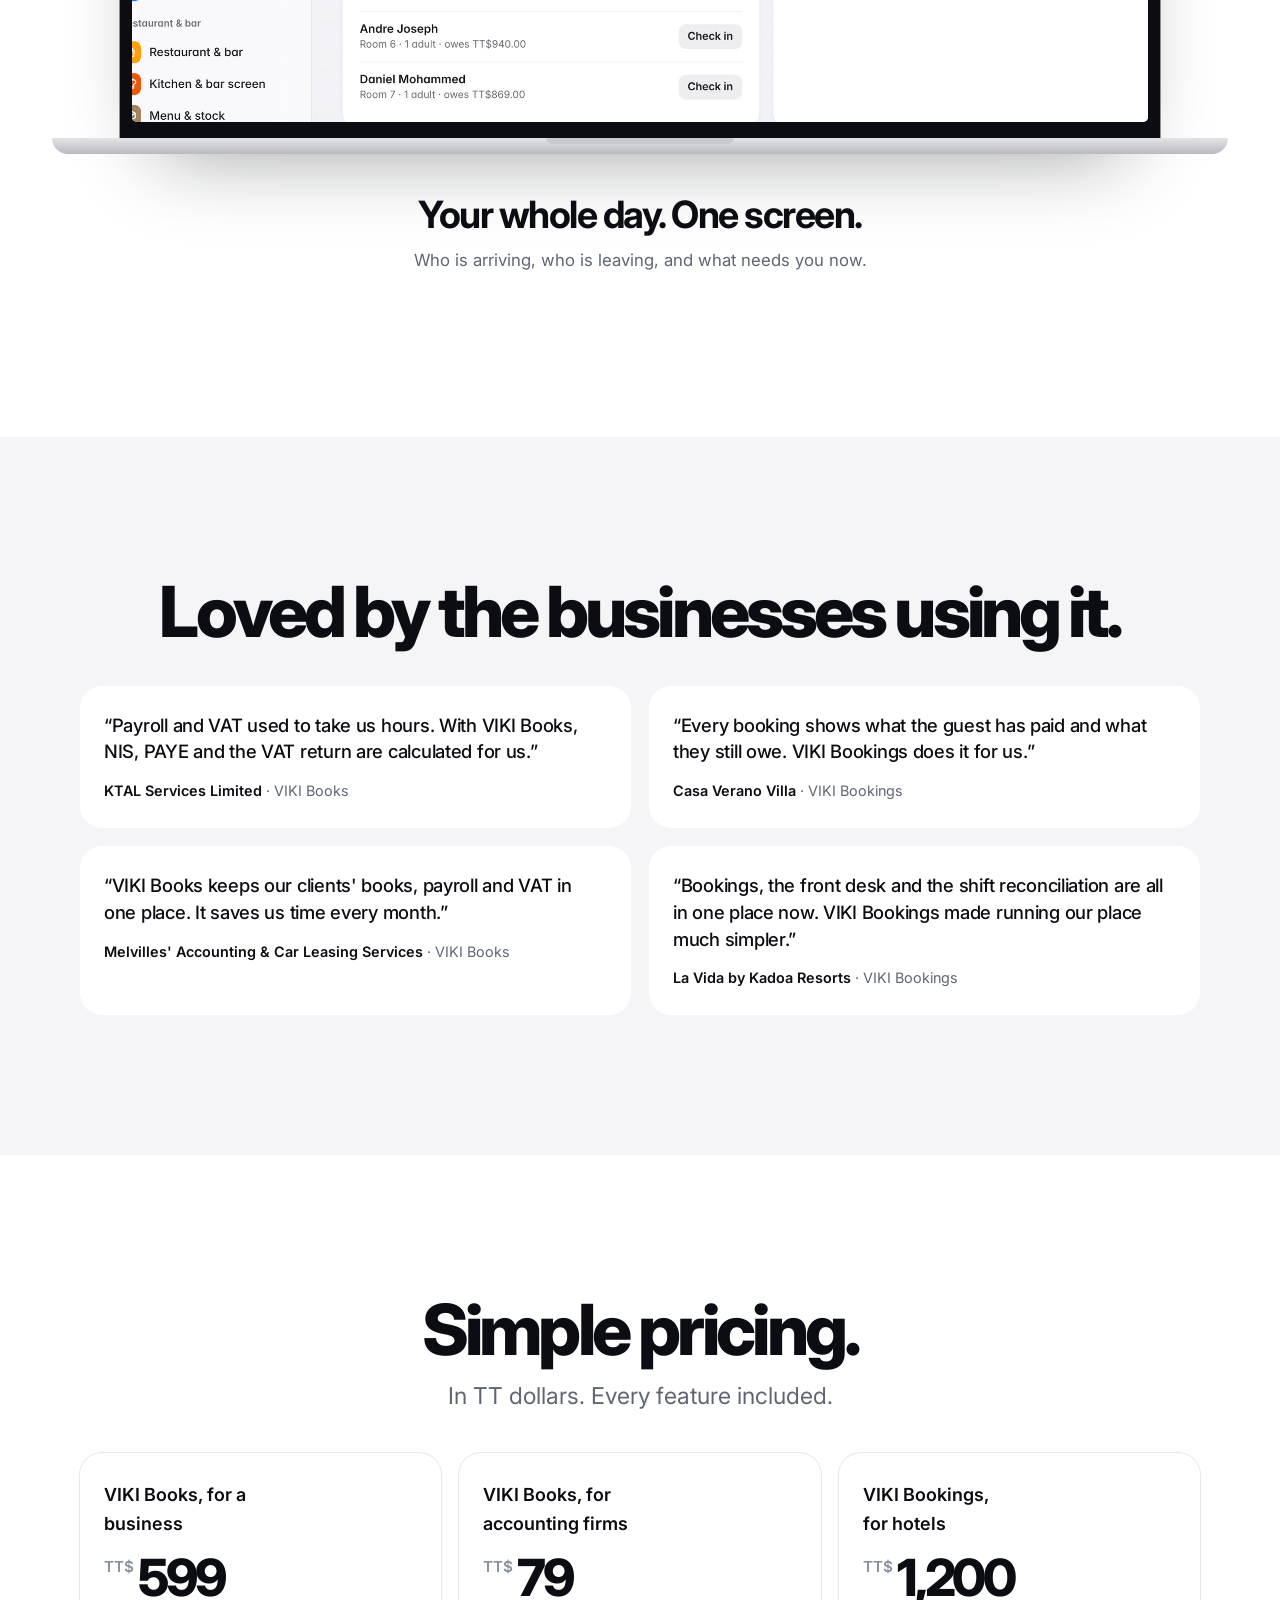
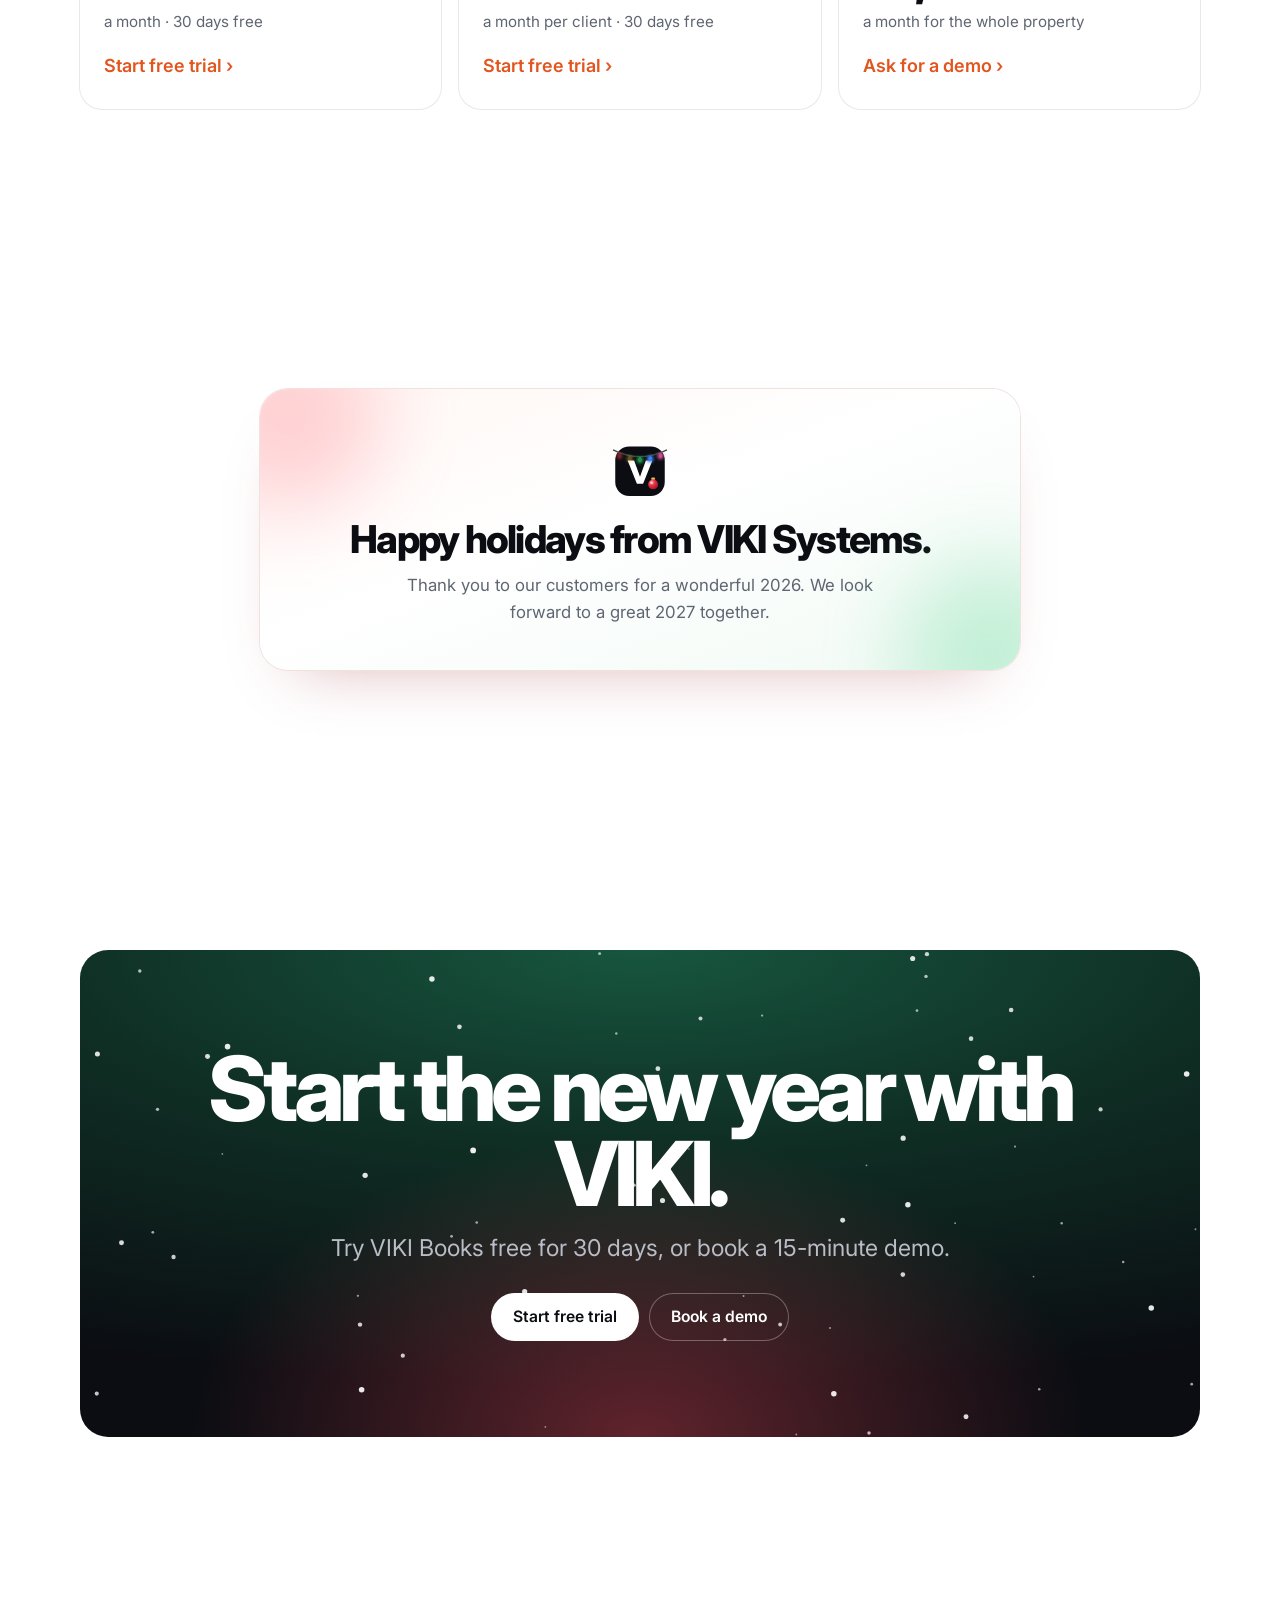
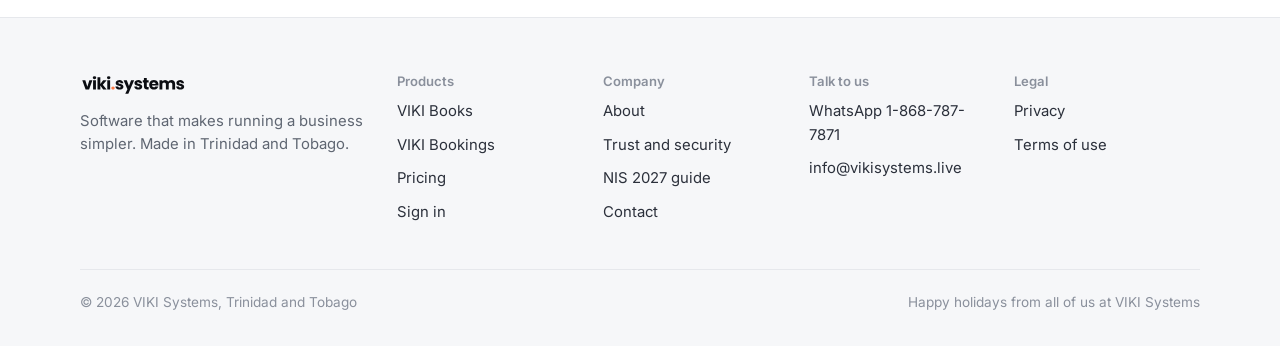
==== commit d713403d: "Phones: ribbon wraps across the top of the product cards; clean Today screenshot and video" ====
--- a/index.html
+++ b/index.html
@@ -18,9 +18,9 @@
 <link rel="preconnect" href="https://fonts.googleapis.com">
 <link rel="preconnect" href="https://fonts.gstatic.com" crossorigin>
 <link href="https://fonts.googleapis.com/css2?family=Inter:wght@400;500;600;700;800&display=swap" rel="stylesheet">
-<link rel="stylesheet" href="v5.css?v=20261126b">
-<link rel="stylesheet" href="v6.css?v=20261126b">
-<link rel="stylesheet" href="xmas2.css?v=20261126b">
+<link rel="stylesheet" href="v5.css?v=20261126c">
+<link rel="stylesheet" href="v6.css?v=20261126c">
+<link rel="stylesheet" href="xmas2.css?v=20261126c">
 <script>document.documentElement.classList.add("js")</script>
 </head>
 <body>
@@ -234,8 +234,8 @@
   </div>
 </footer>
 <a class="wa-fab" href="https://wa.me/18687877871?text=Hi%20VIKI%20Systems%2C%20I%20have%20a%20question." target="_blank" rel="noopener" aria-label="Chat with VIKI Systems on WhatsApp"><svg viewBox="0 0 32 32" aria-hidden="true"><path fill="currentColor" d="M16 3C8.8 3 3 8.7 3 15.8c0 2.5.7 4.9 2 6.9L3 29l6.5-1.9c1.9 1 4.1 1.6 6.5 1.6 7.2 0 13-5.7 13-12.8S23.2 3 16 3zm0 23.4c-2.1 0-4.1-.6-5.8-1.6l-.4-.2-3.9 1.1 1.1-3.7-.3-.4c-1.1-1.7-1.7-3.7-1.7-5.8C5 9.9 9.9 5.2 16 5.2s11 4.7 11 10.6-4.9 10.6-11 10.6zm6-7.9c-.3-.2-1.9-.9-2.2-1s-.5-.2-.7.2-.8 1-.9 1.2-.3.2-.6.1c-.3-.2-1.4-.5-2.6-1.6-1-.9-1.6-1.9-1.8-2.2s0-.5.1-.6l.5-.5c.1-.2.2-.3.3-.5s0-.4 0-.5-.7-1.7-1-2.3c-.3-.6-.5-.5-.7-.5h-.6c-.2 0-.5.1-.8.4s-1 1-1 2.5 1.1 2.9 1.2 3.1c.2.2 2.1 3.2 5.1 4.5.7.3 1.3.5 1.7.6.7.2 1.4.2 1.9.1.6-.1 1.9-.8 2.1-1.5.3-.7.3-1.4.2-1.5-.1-.1-.3-.2-.6-.3z"/></svg><span>Chat with us</span></a>
-<script src="v5.js?v=20261126b" defer></script>
-<script src="xp.js?v=20261126b" defer></script>
-<script src="holiday.js?v=20261126b" defer></script>
+<script src="v5.js?v=20261126c" defer></script>
+<script src="xp.js?v=20261126c" defer></script>
+<script src="holiday.js?v=20261126c" defer></script>
 </body>
 </html>
--- a/xmas2.css
+++ b/xmas2.css
@@ -14,7 +14,12 @@
 .ptile::after { content: ""; position: absolute; top: 0; bottom: 0; right: 63px; width: 10px; background: linear-gradient(90deg, #D92A3D, #B5162B); opacity: .9; pointer-events: none; z-index: 0; }
 .ptile > * { position: relative; z-index: 1; }
 .ptile .bow { z-index: 2; position: absolute; }
-@media (max-width: 767px) { .ptile .bow { width: 72px; right: 14px; } .ptile::after { right: 46px; width: 8px; } }
+/* phones: the ribbon wraps across the top of the card like a gift box, and the bow sits centred above the logo, clear of every word */
+@media (max-width: 767px) {
+  .ptile { padding-top: 74px; }
+  .ptile::after { top: 22px; bottom: auto; left: 0; right: 0; width: auto; height: 8px; background: linear-gradient(180deg, #D92A3D, #B5162B); }
+  .ptile .bow { top: 2px; left: 50%; right: auto; width: 72px; transform: translateX(-50%); }
+}
 
 /* 4. small twinkling lights under the green banner */
 .xlights { position: relative; height: 20px; margin-bottom: -20px; z-index: 101; display: flex; justify-content: center; overflow: hidden; pointer-events: none;
